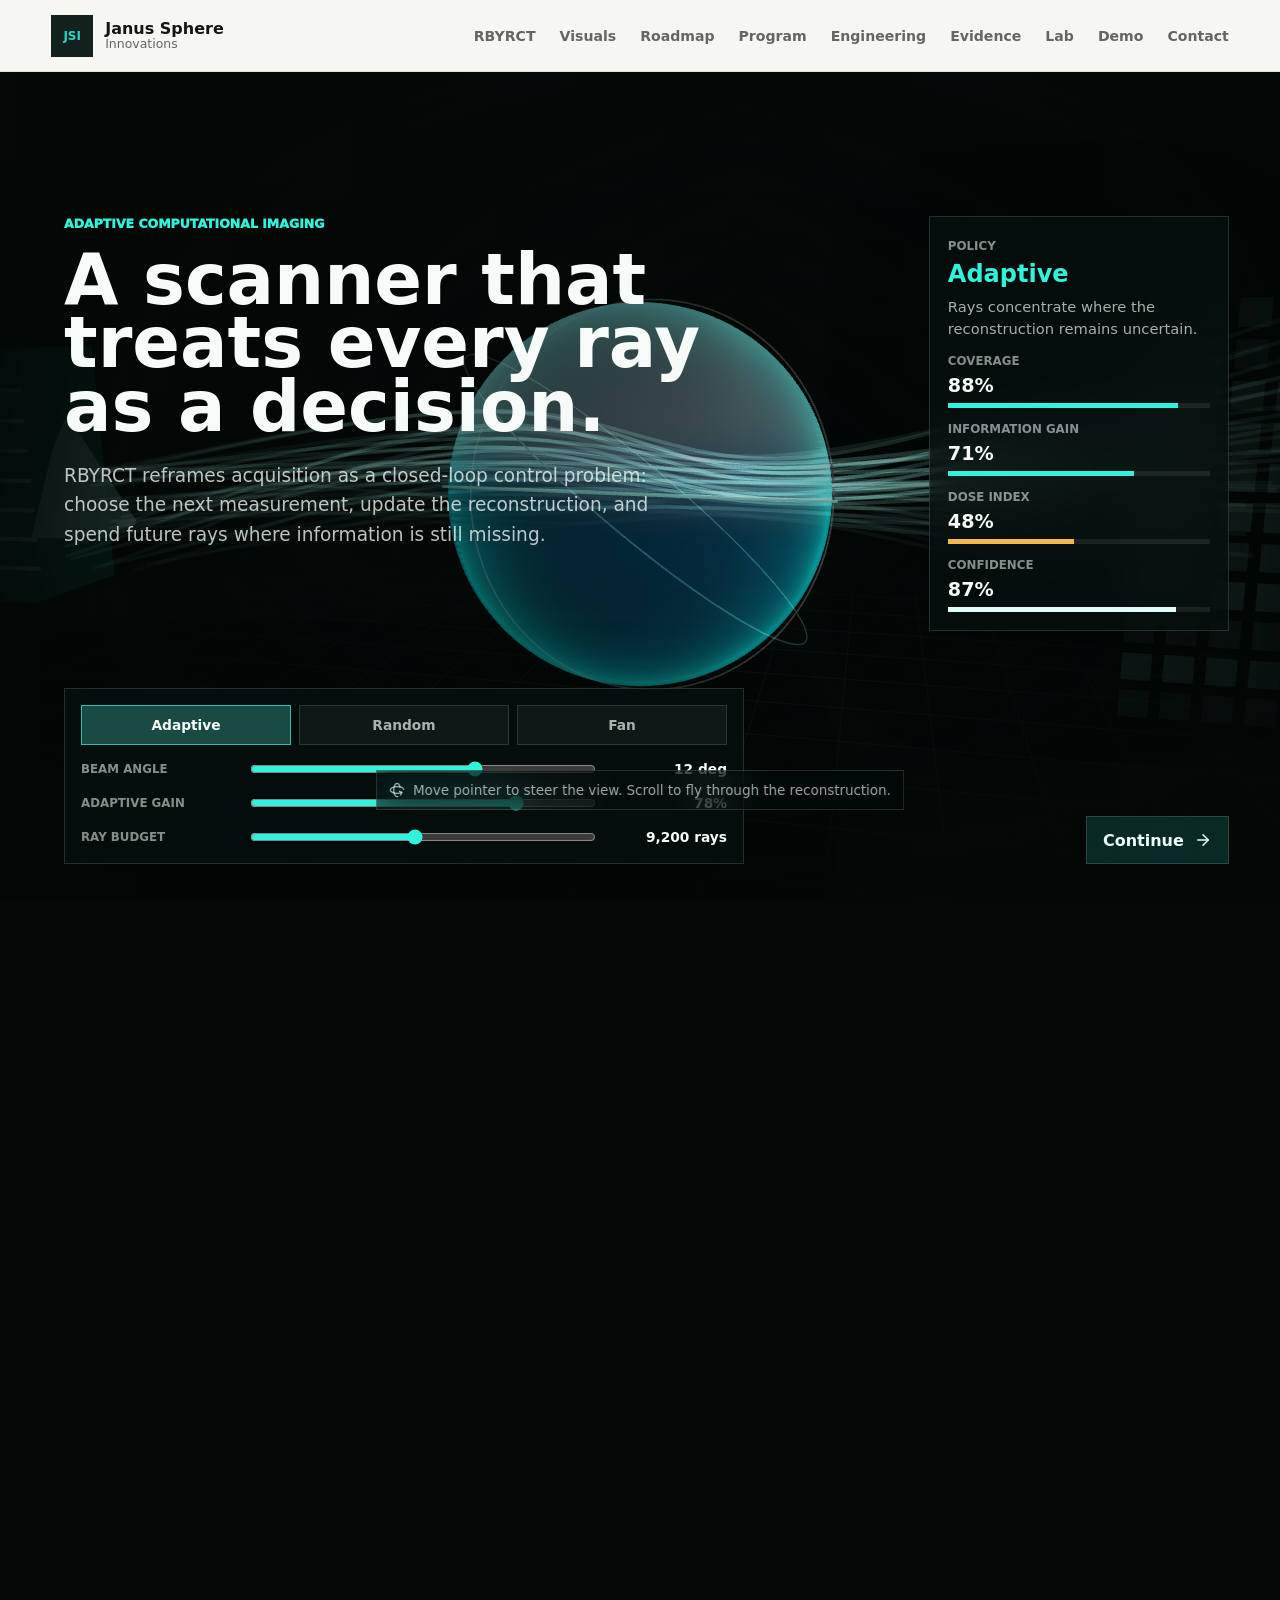
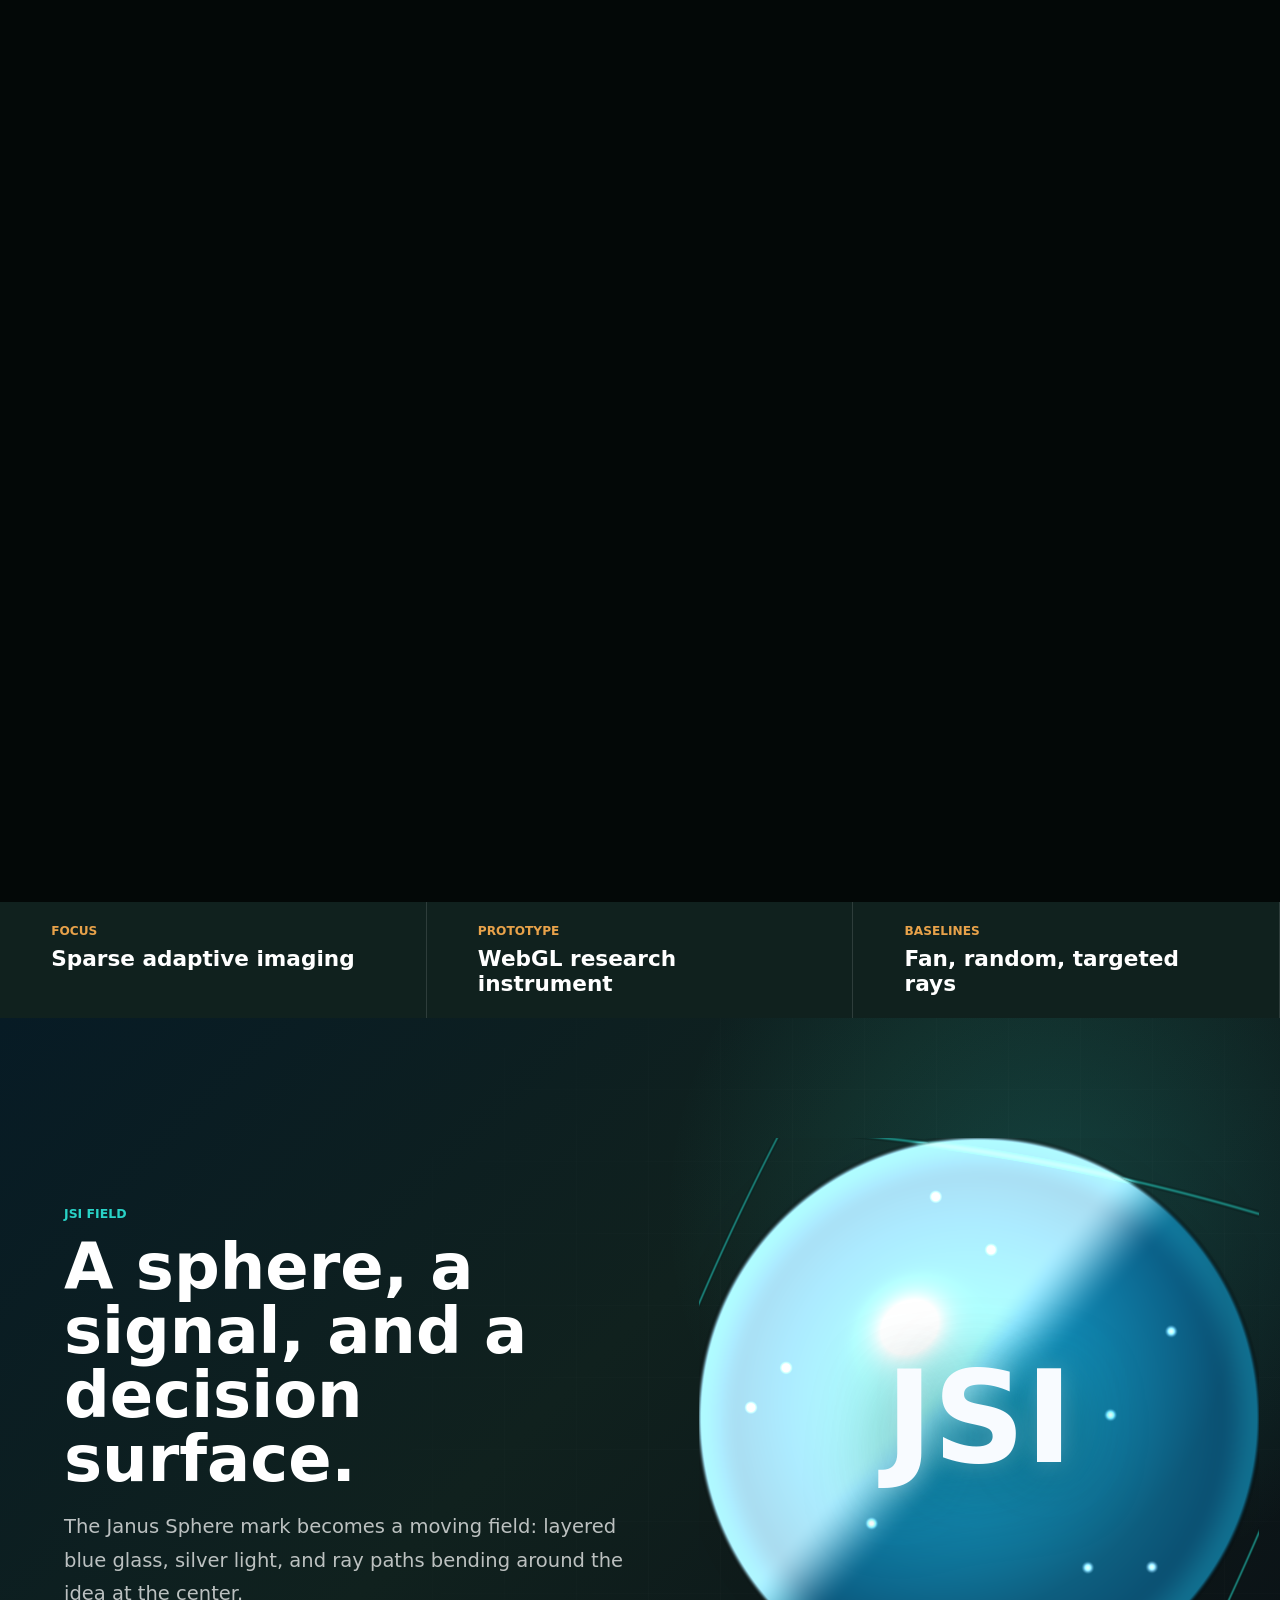
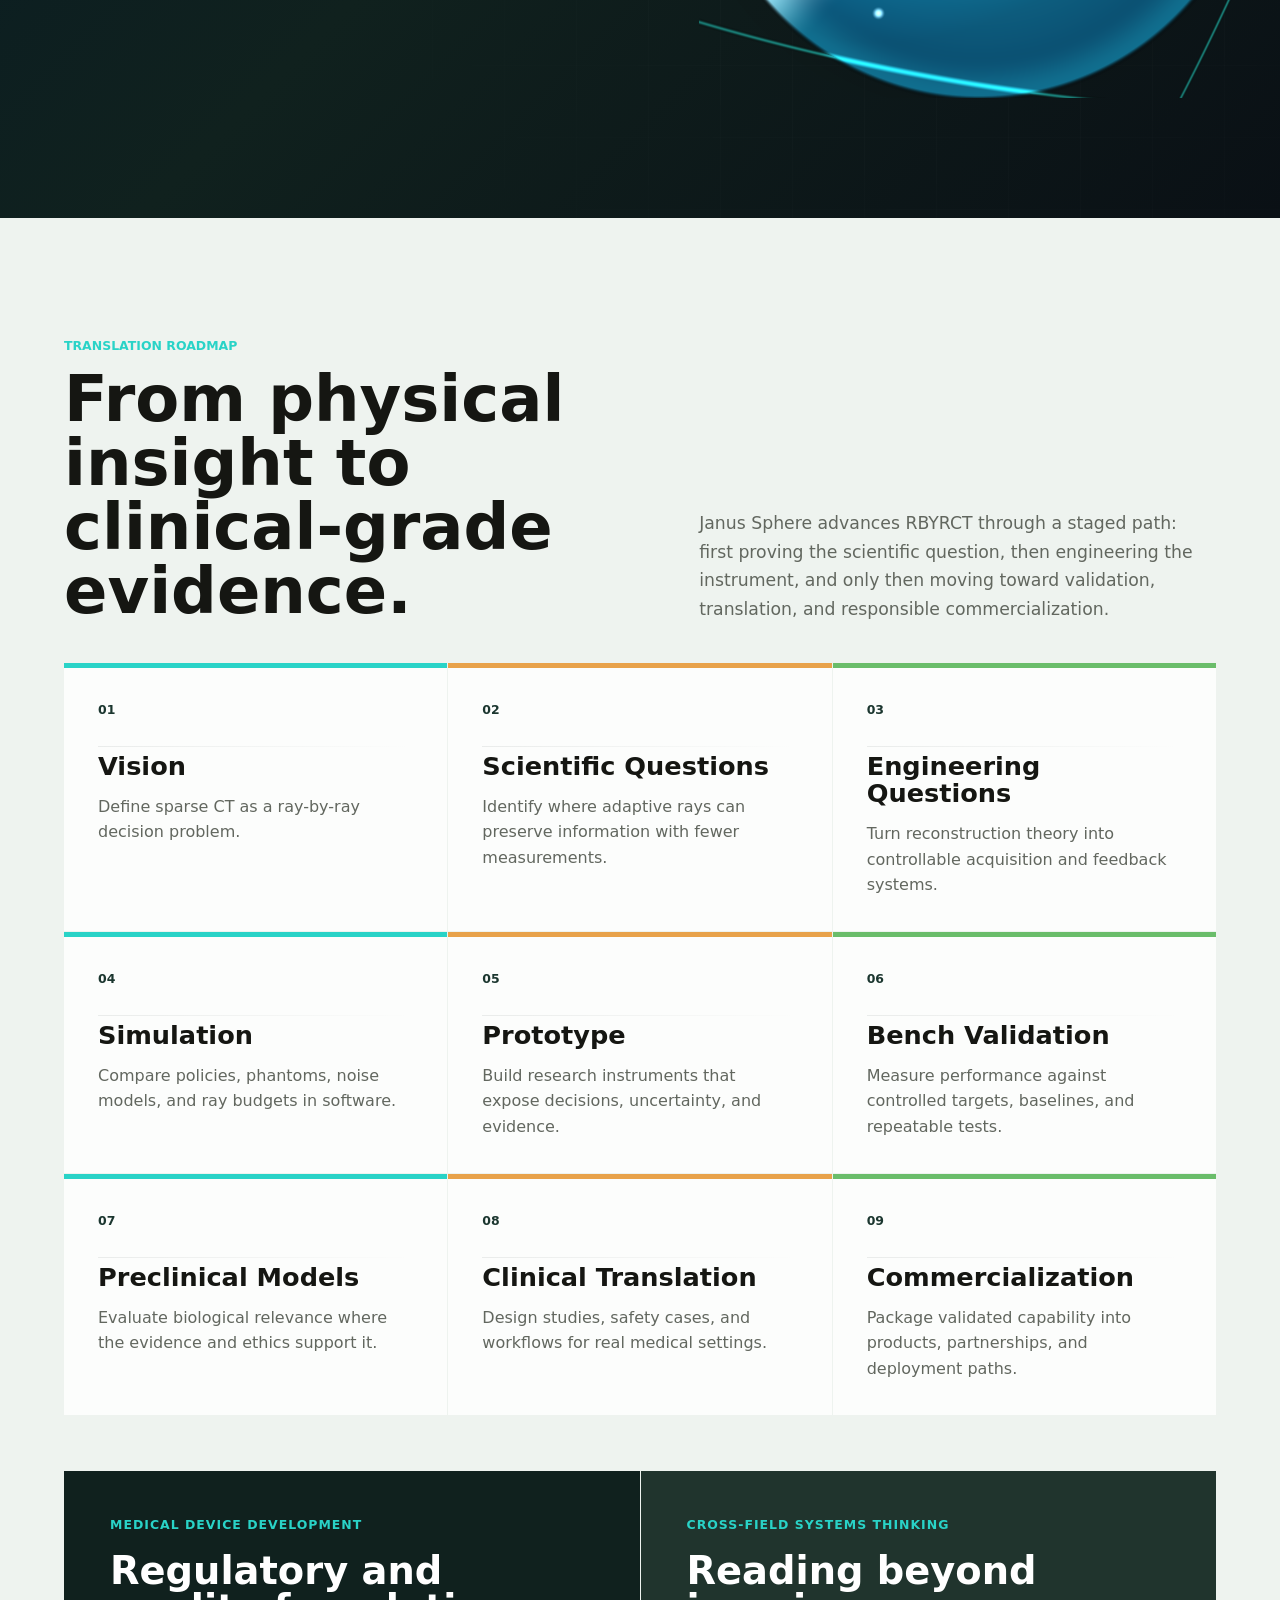
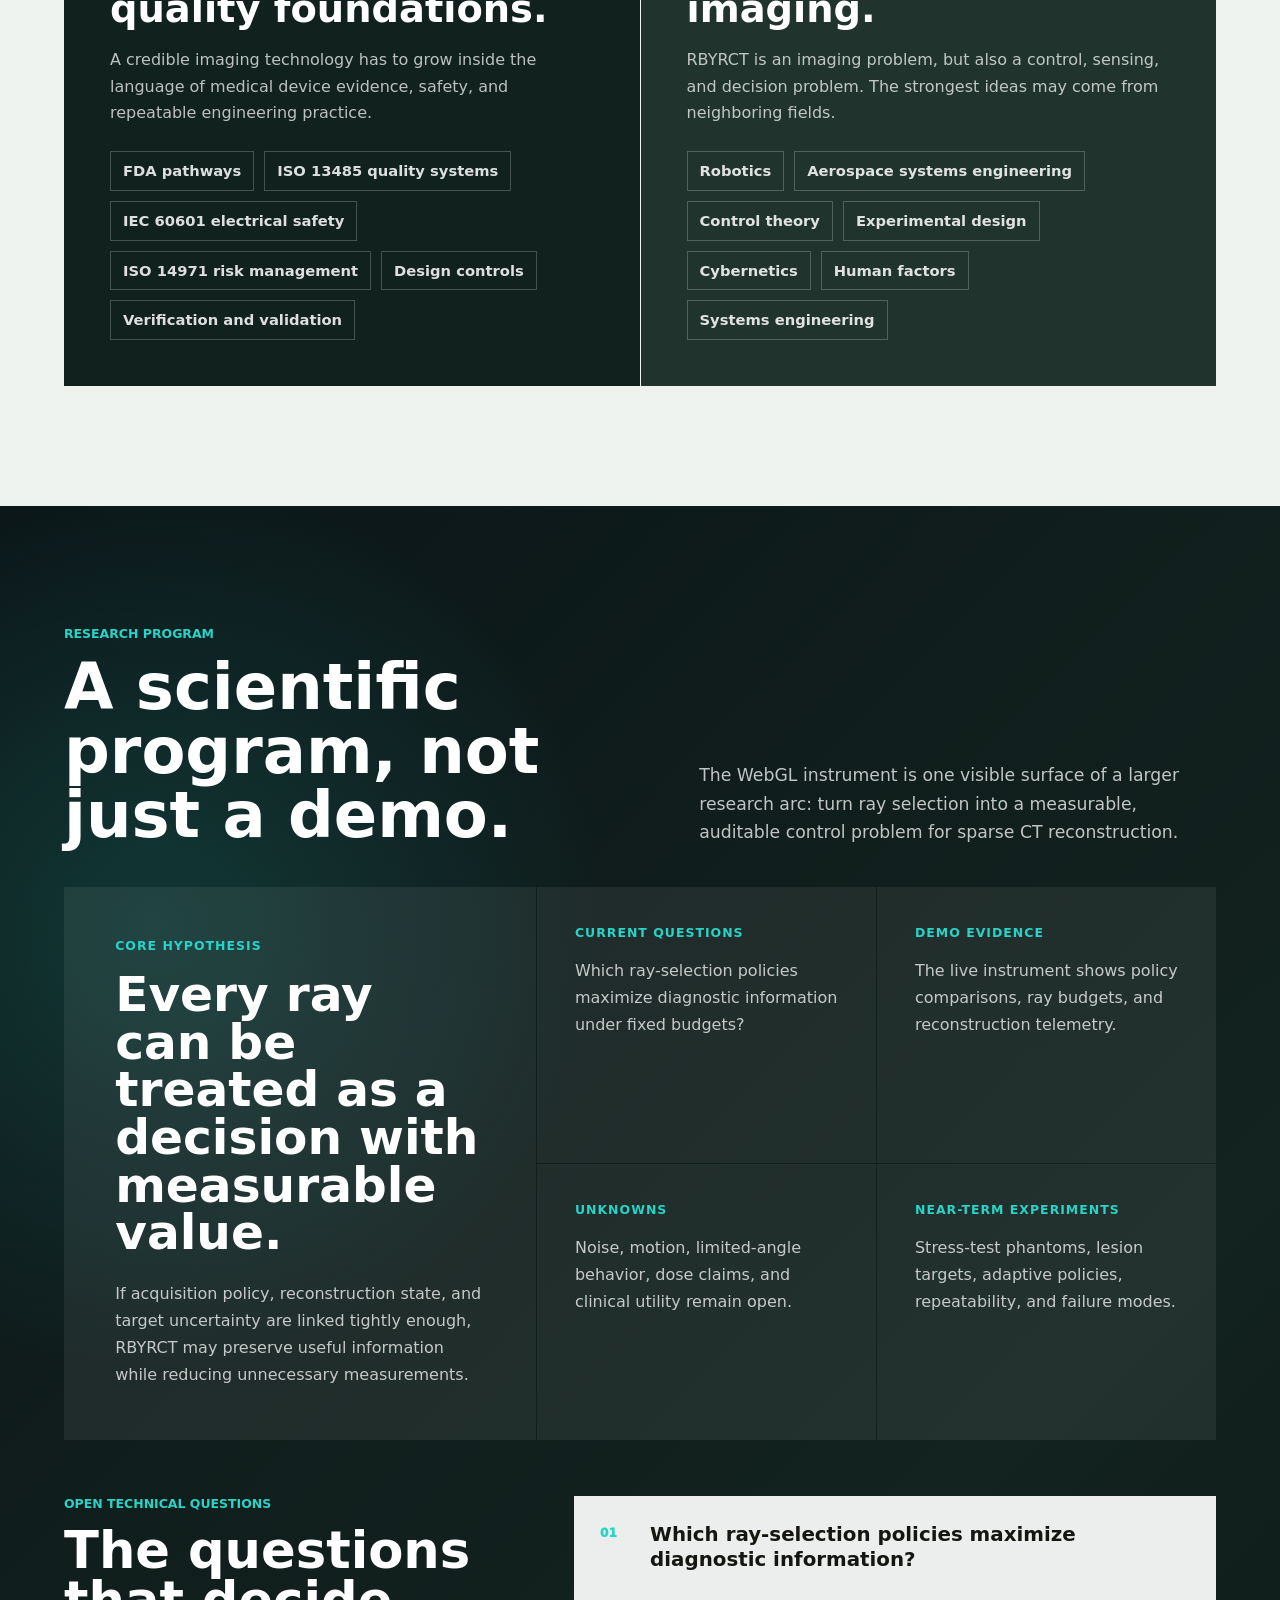
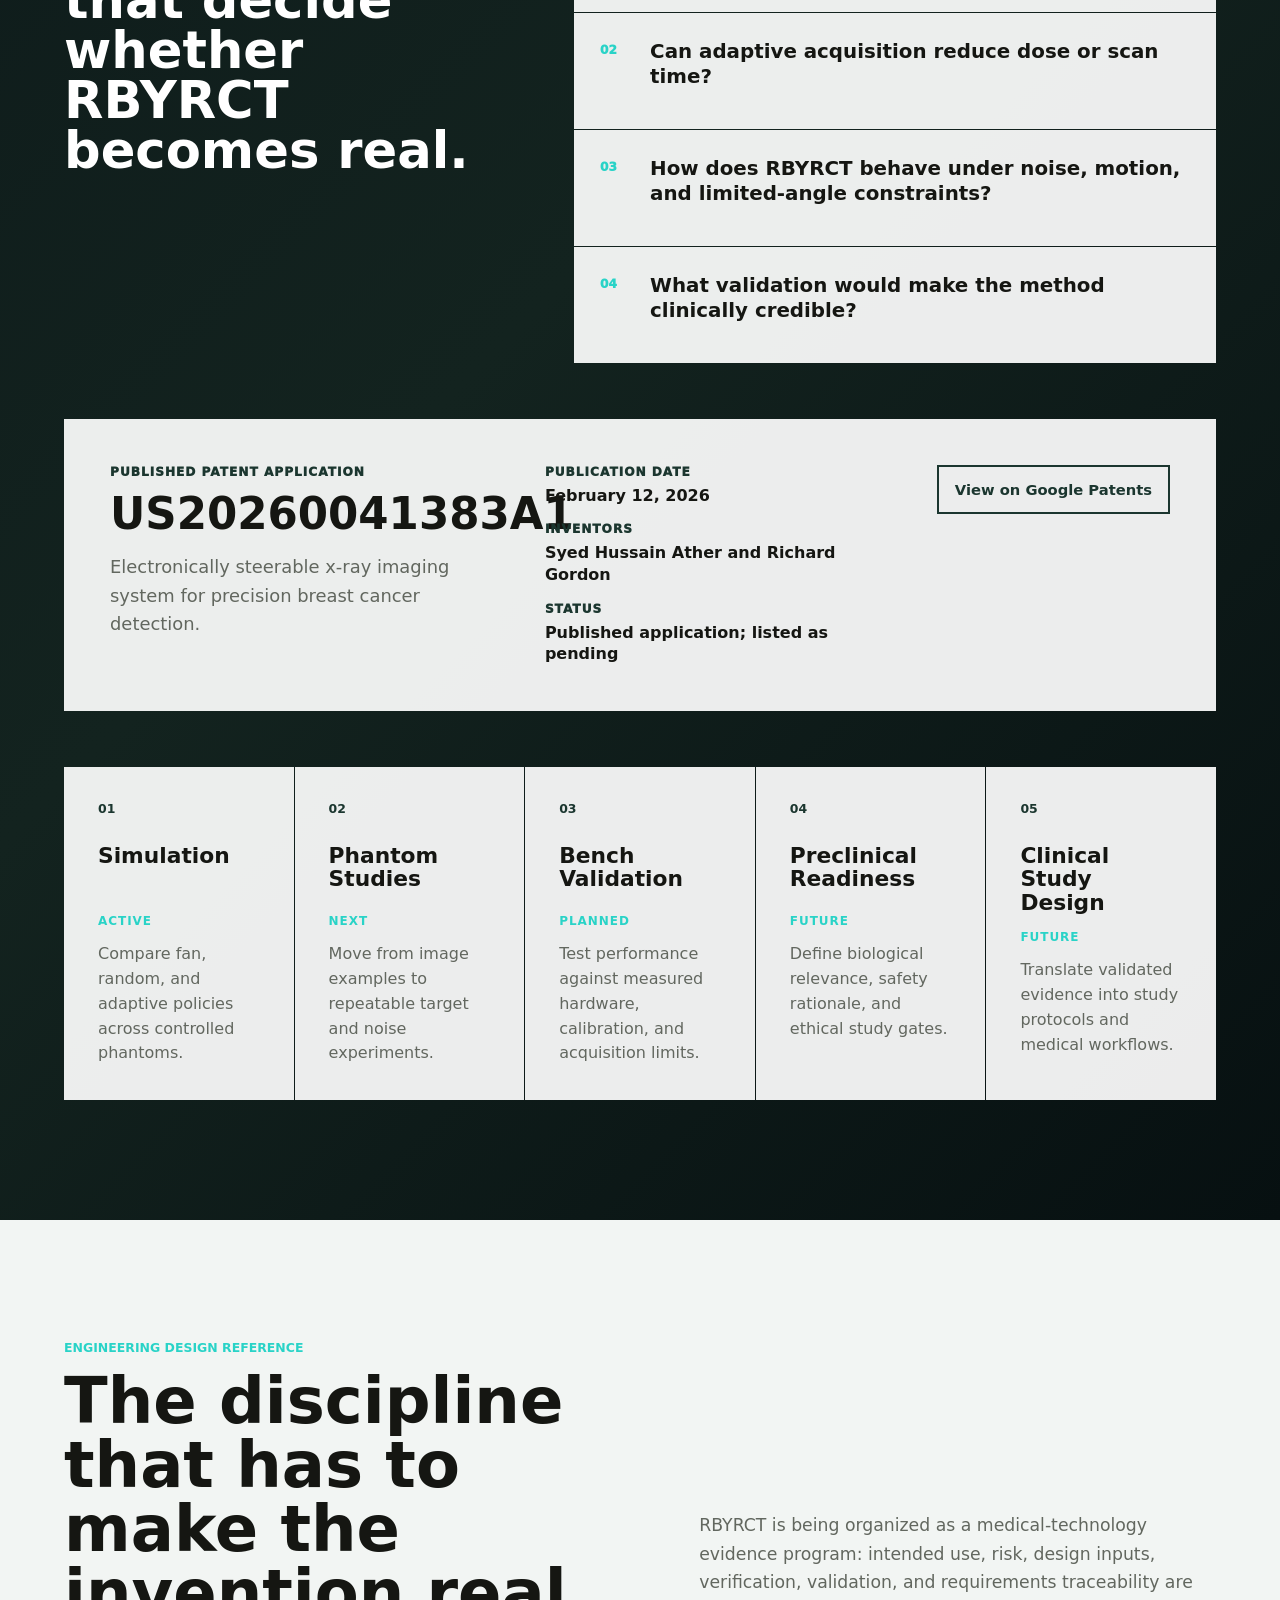
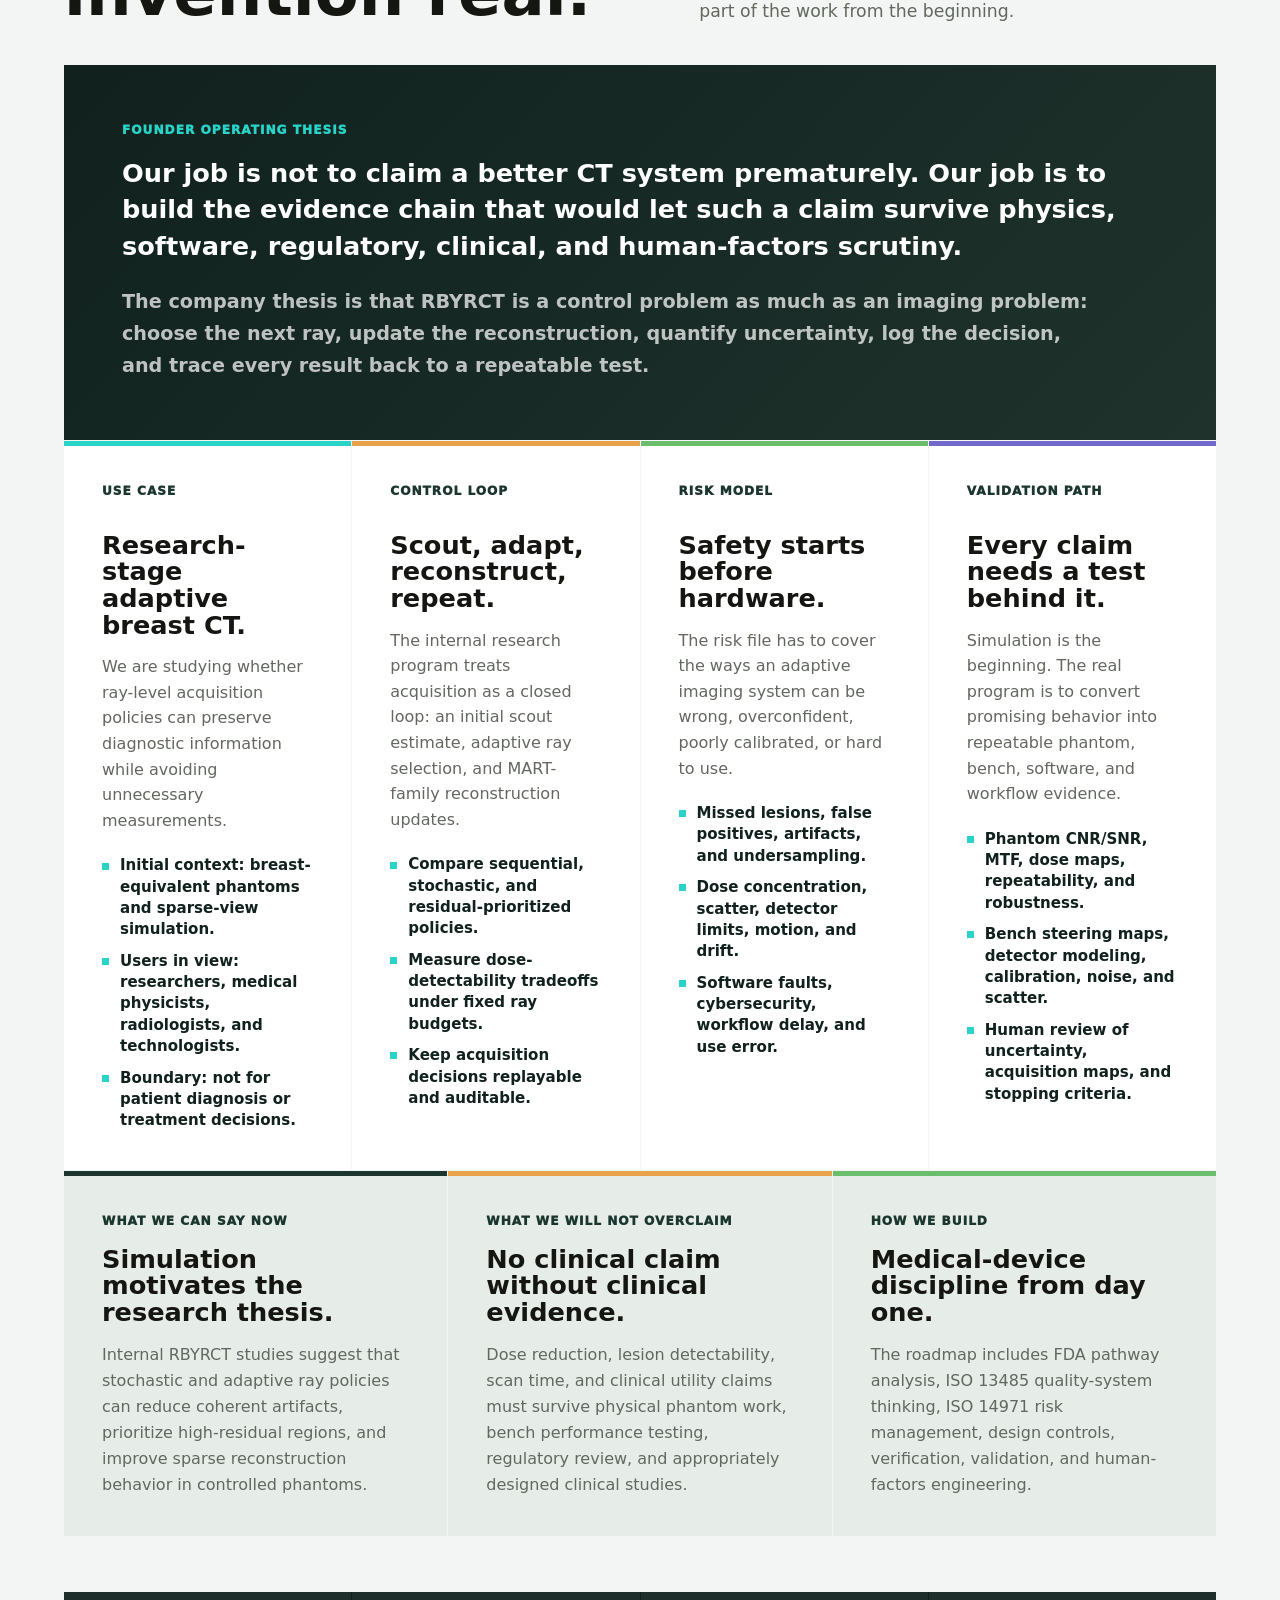
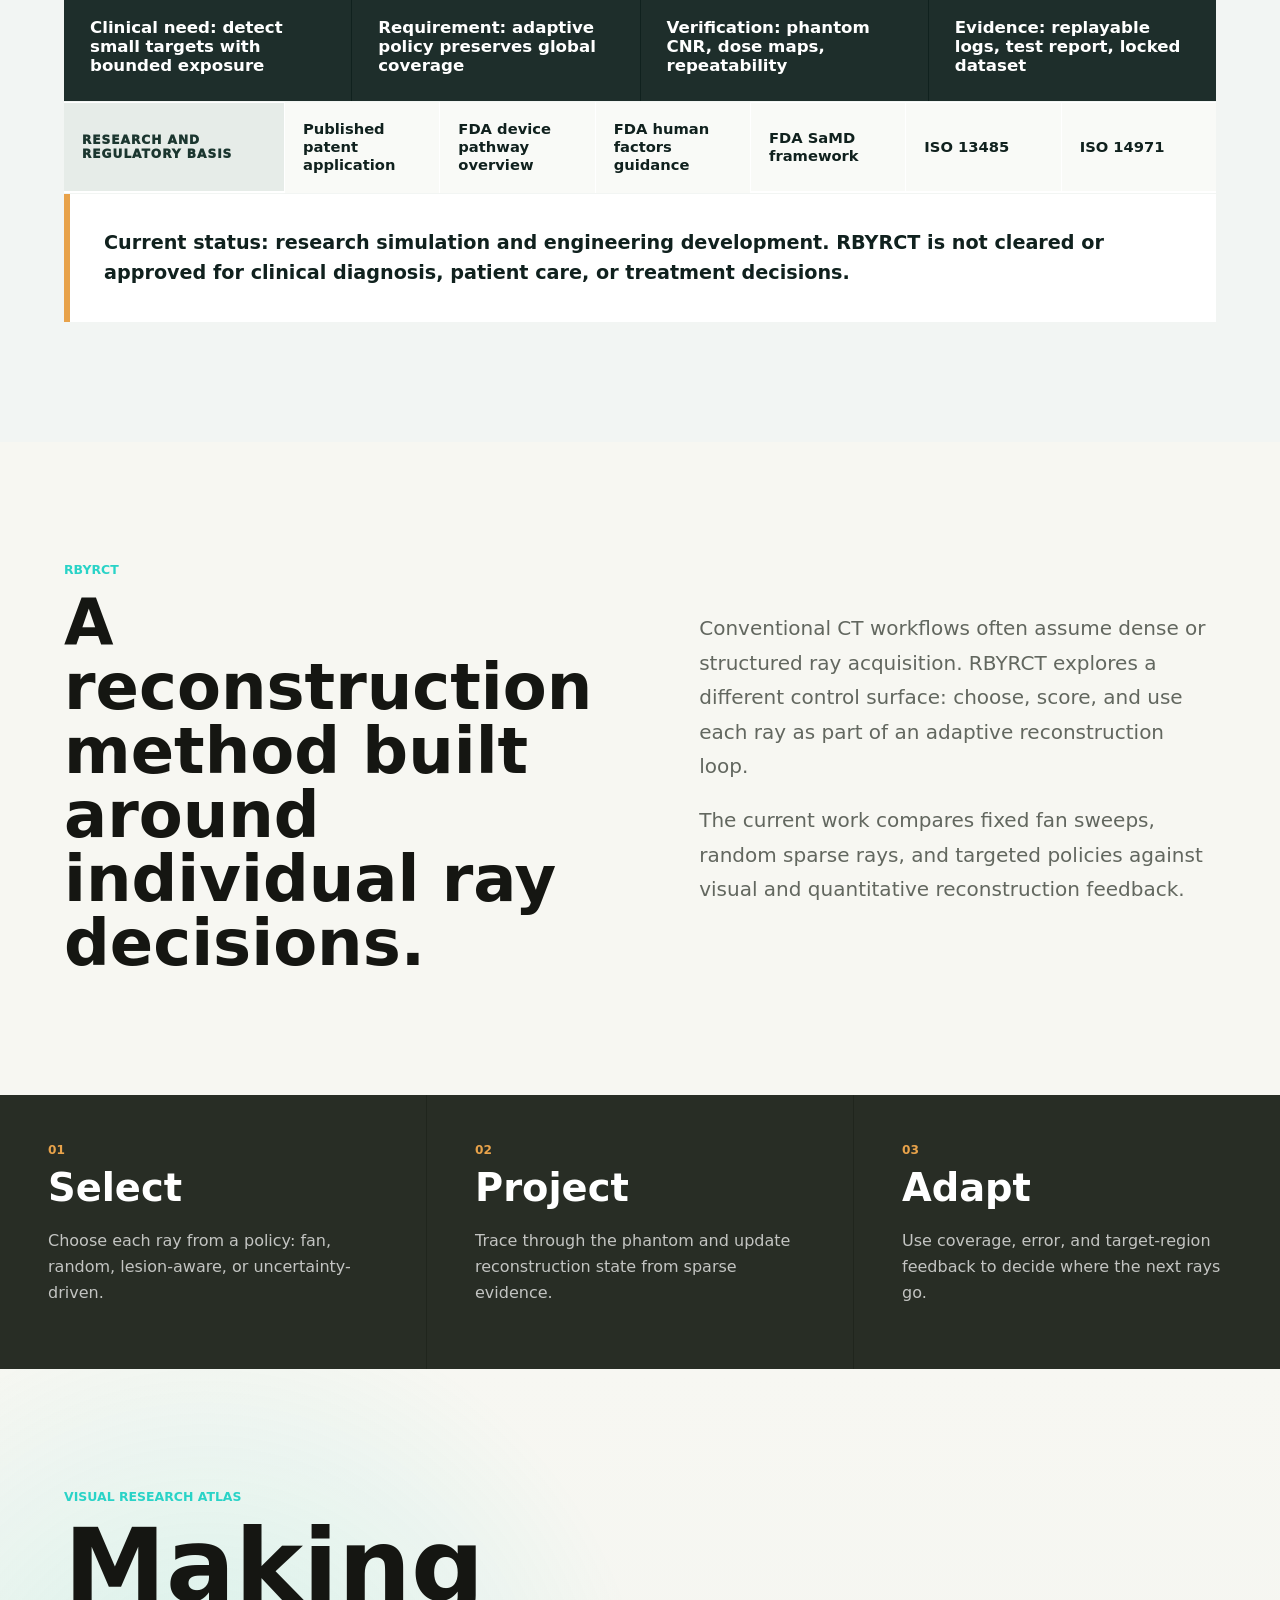
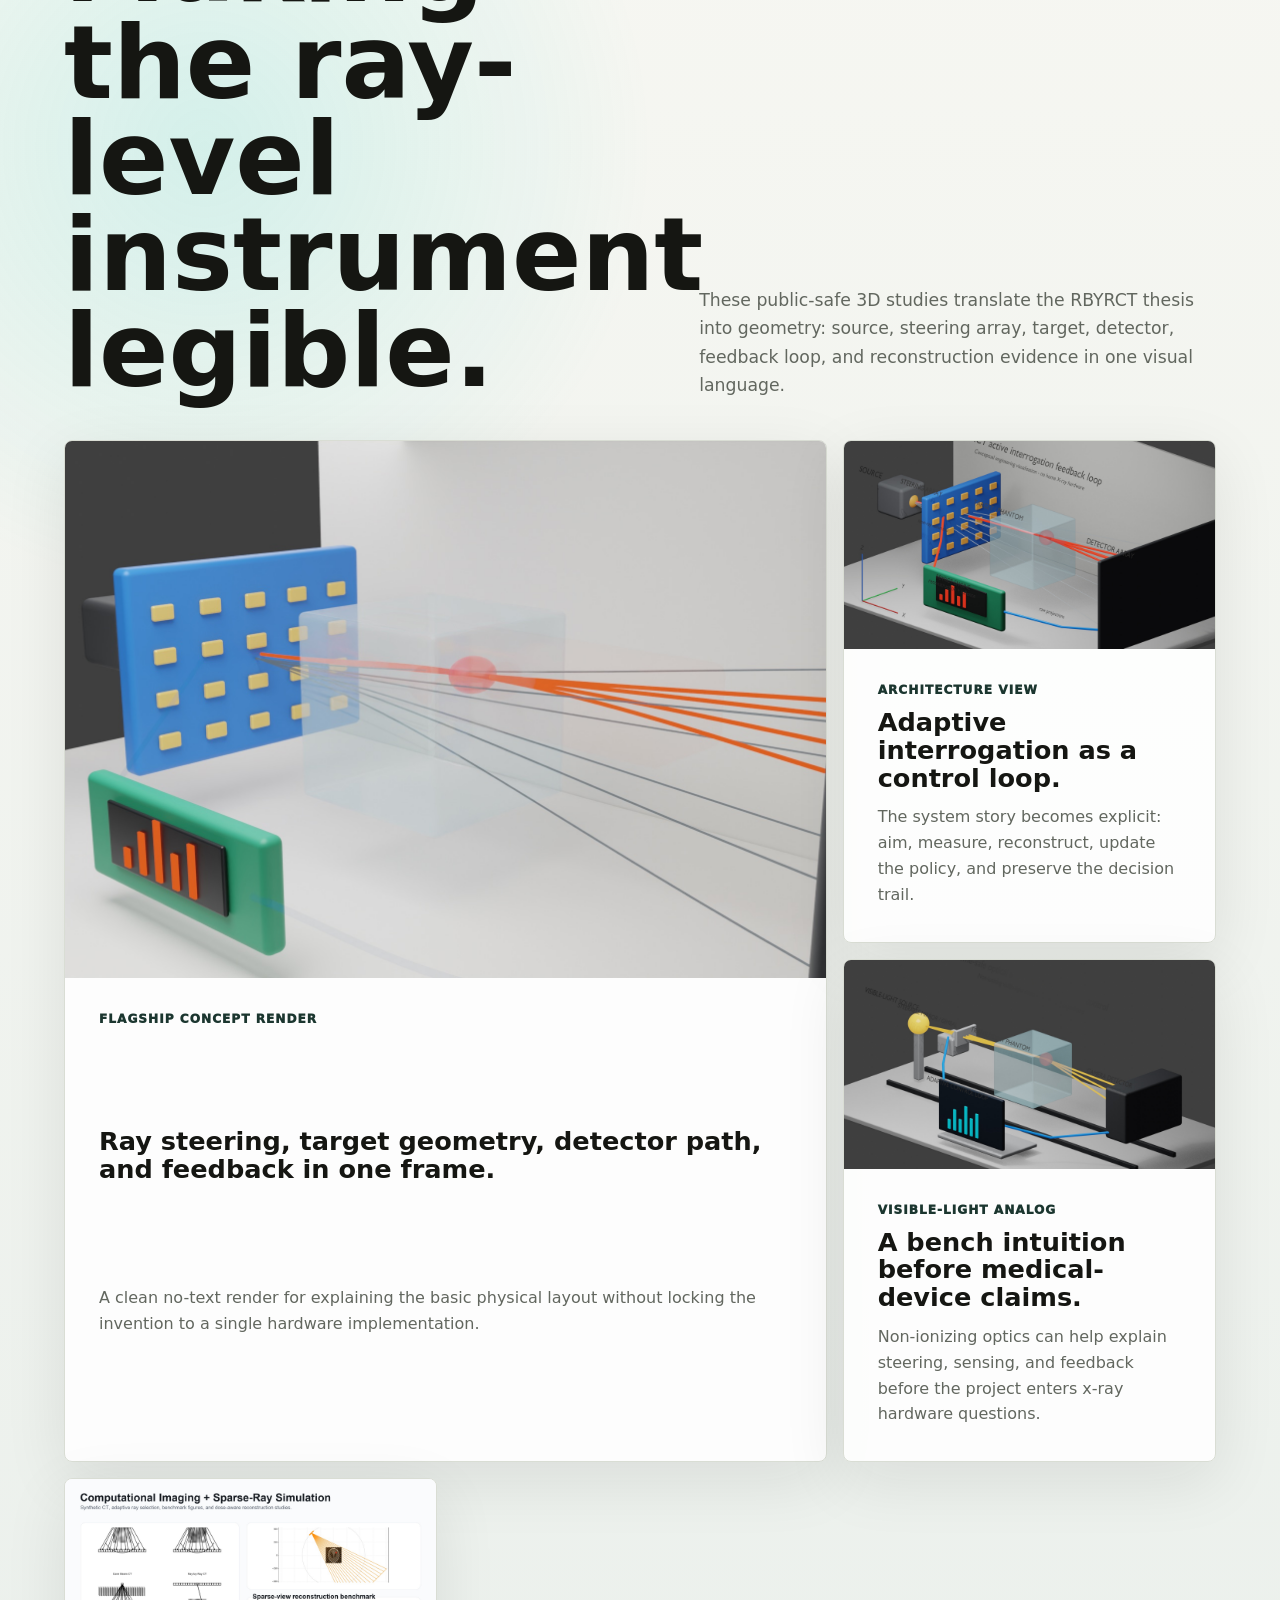
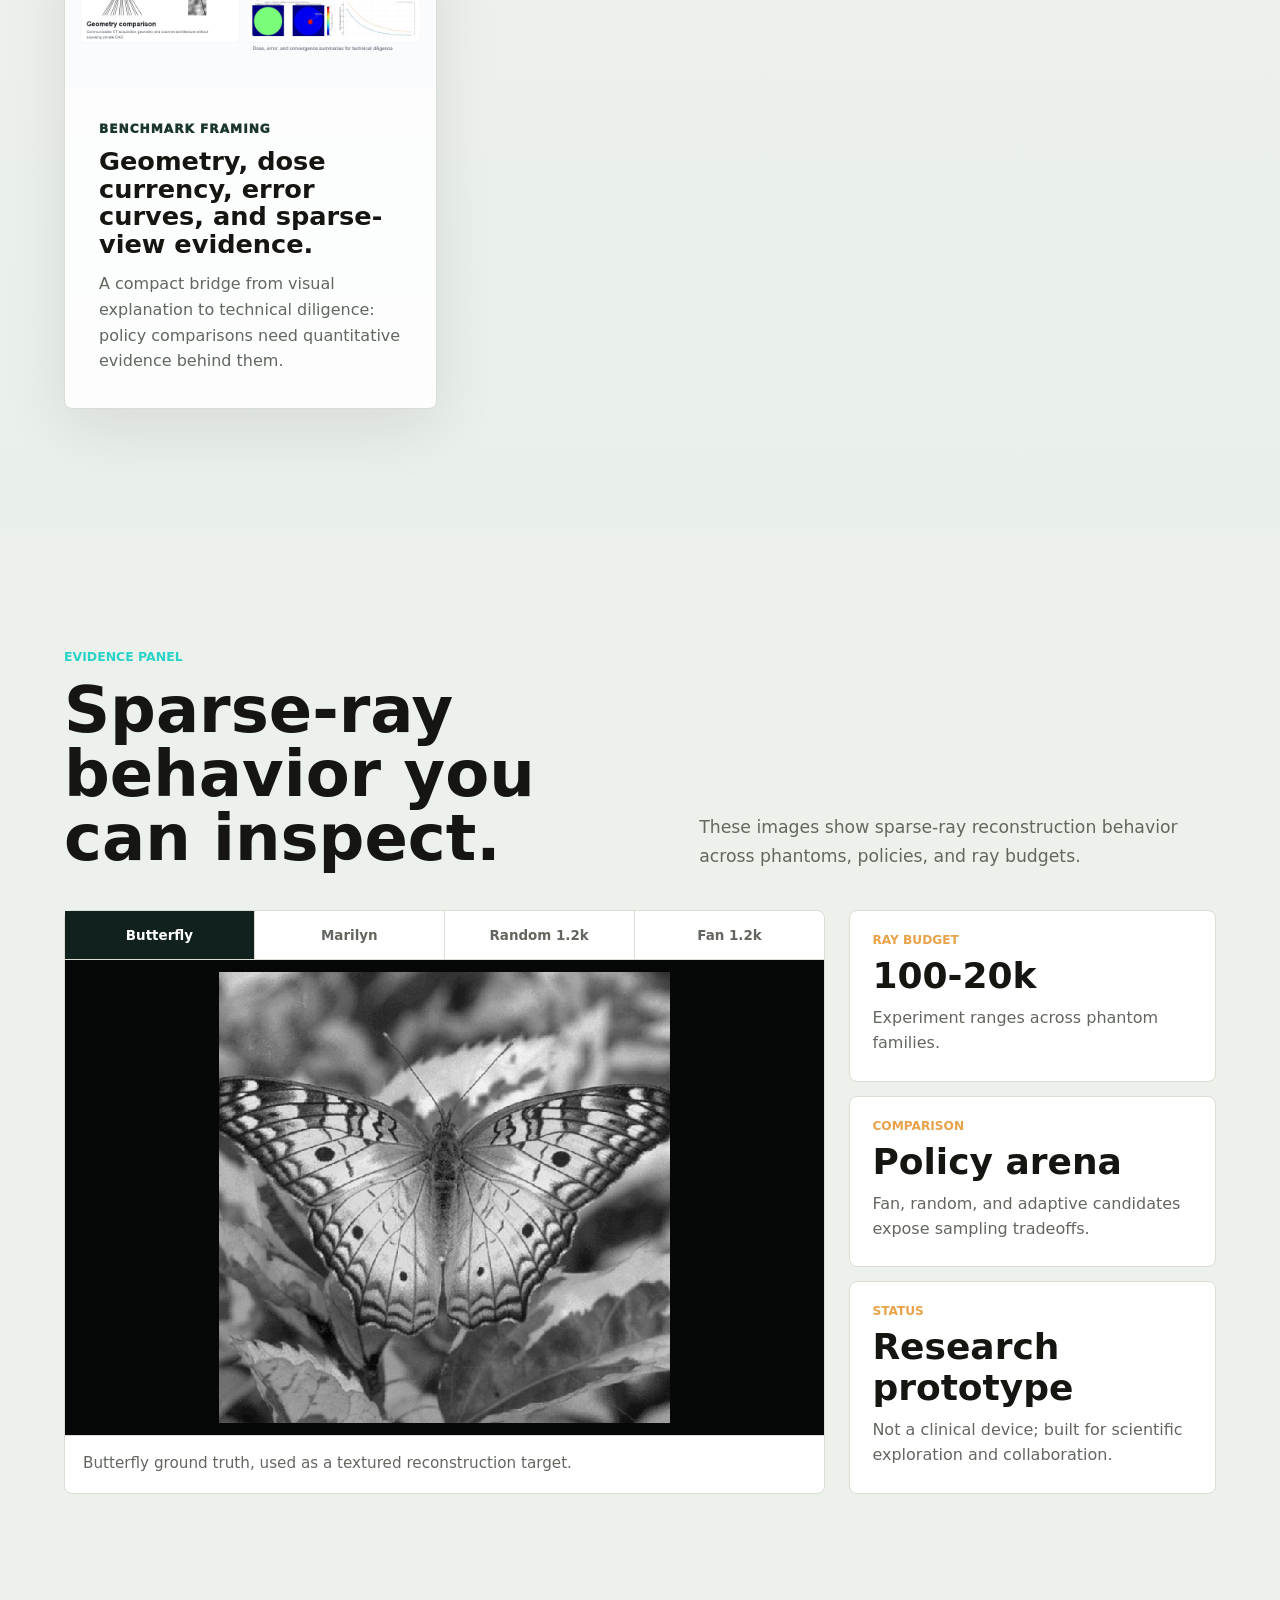
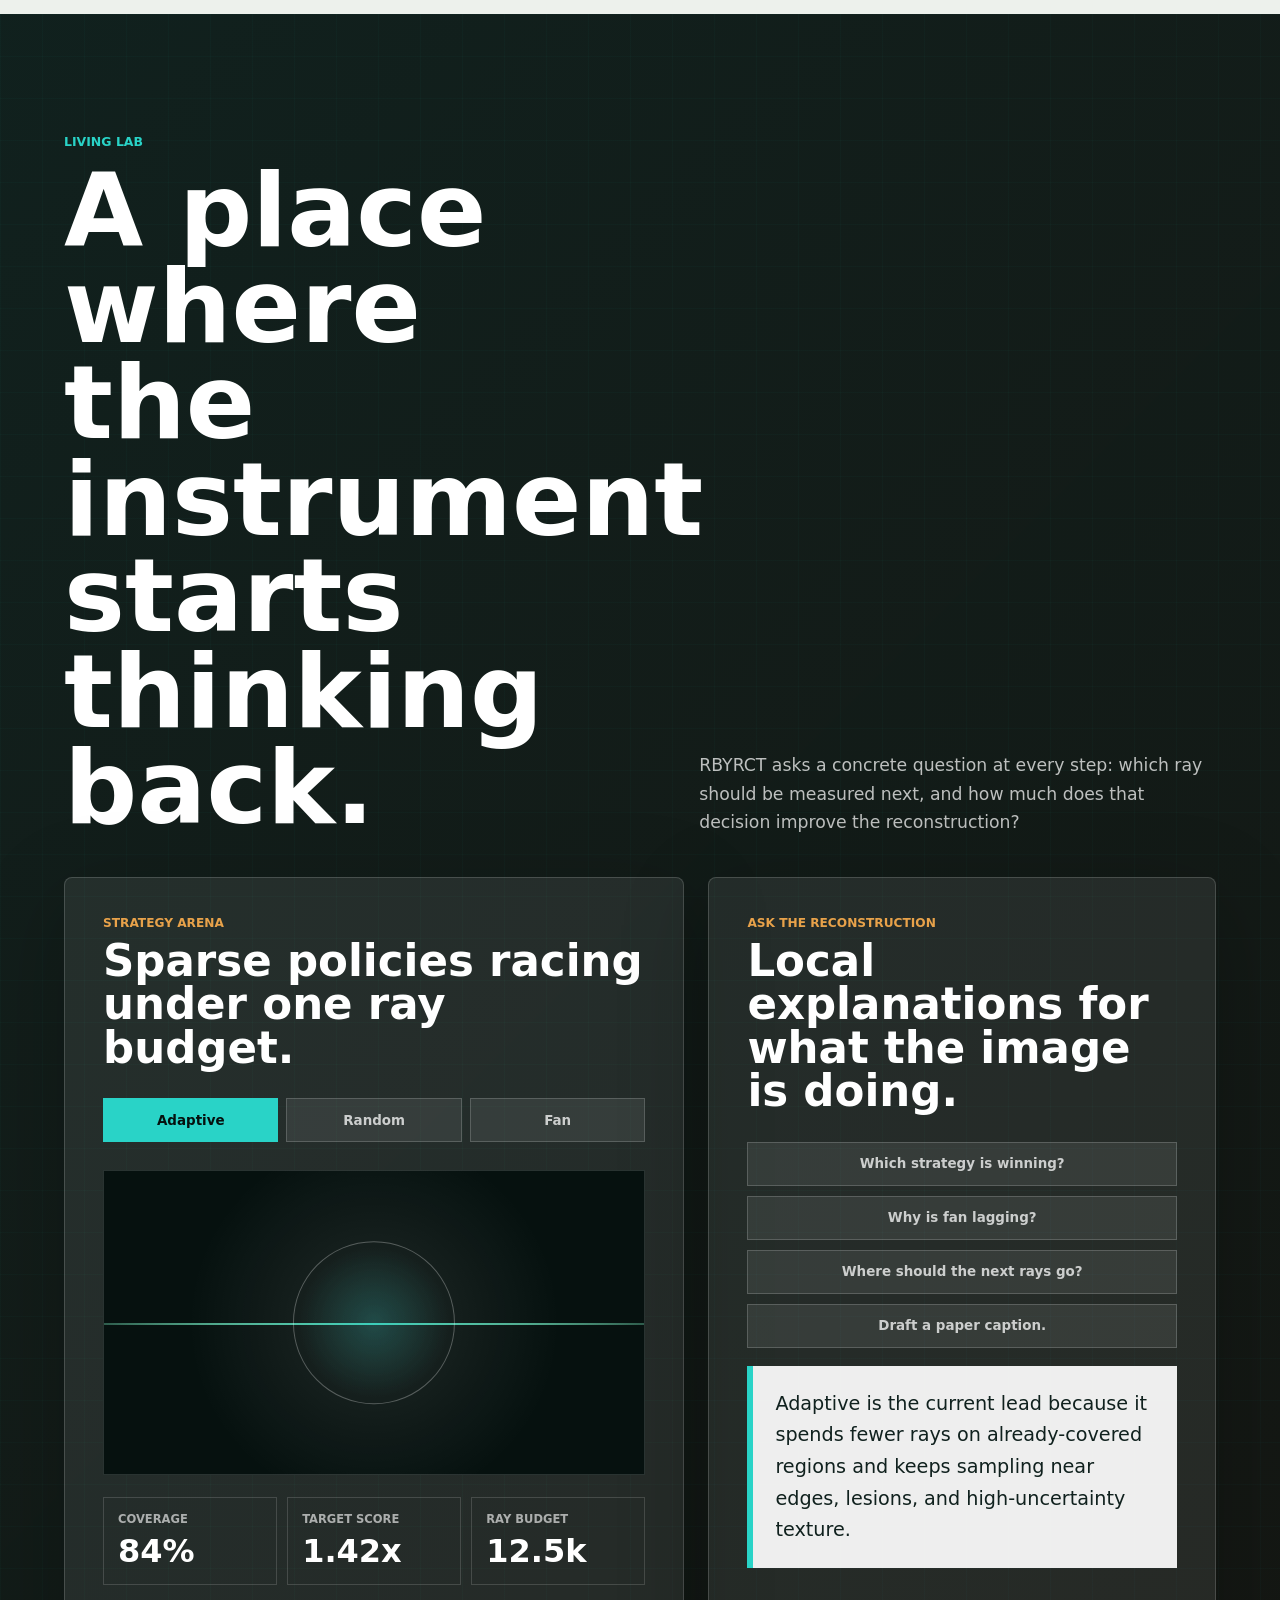
==== index.html @ 270bd216 "Add RBYRCT visual research atlas" ====
<!doctype html>
<html lang="en">
  <head>
    <meta charset="utf-8">
    <meta name="viewport" content="width=device-width, initial-scale=1">
    <title>Janus Sphere Innovations | RBYRCT</title>
    <meta
      name="description"
      content="Janus Sphere Innovations develops RBYRCT, ray-by-ray computed tomography for sparse, adaptive imaging research."
    >
    <meta property="og:title" content="Janus Sphere Innovations">
    <meta
      property="og:description"
      content="Ray-by-ray computed tomography for sparse, adaptive imaging research."
    >
    <meta property="og:type" content="website">
    <meta property="og:url" content="https://janus-sphere.com">
    <meta property="og:image" content="https://janus-sphere.com/assets/rbyrct-clean-render-16x9.jpg">
    <meta name="twitter:card" content="summary_large_image">
    <link rel="icon" href="assets/favicon.svg" type="image/svg+xml">
    <link rel="stylesheet" href="styles.css">
    <link rel="stylesheet" href="cinematic/assets/index-BY4Wcq5Y.css">
  </head>
  <body>
    <header class="site-header" data-header>
      <a class="brand" href="#top" aria-label="Janus Sphere home">
        <span class="brand-mark">JSI</span>
        <span>
          <strong>Janus Sphere</strong>
          <small>Innovations</small>
        </span>
      </a>
      <nav aria-label="Primary navigation">
        <a href="#rbyrct">RBYRCT</a>
        <a href="#visuals">Visuals</a>
        <a href="#roadmap">Roadmap</a>
        <a href="#program">Program</a>
        <a href="#engineering">Engineering</a>
        <a href="#evidence">Evidence</a>
        <a href="#lab">Lab</a>
        <a href="https://demo.janus-sphere.com">Demo</a>
        <a href="#contact">Contact</a>
      </nav>
    </header>

    <main id="top">
      <section class="cinematic-home" aria-labelledby="hero-title">
        <h1 id="hero-title" class="sr-only">
          Janus Sphere Innovations adaptive computational imaging
        </h1>
        <div id="cinematic-root" data-mode="homepage">
          <div class="cinematic-loading">
            <p class="eyebrow">Adaptive computational imaging</p>
            <strong>Janus Sphere Innovations</strong>
            <span>
              Loading the interactive RBYRCT homepage experience.
            </span>
          </div>
        </div>
      </section>

      <section class="signal-strip" aria-label="Research signals">
        <div>
          <span>Focus</span>
          <strong>Sparse adaptive imaging</strong>
        </div>
        <div>
          <span>Prototype</span>
          <strong>WebGL research instrument</strong>
        </div>
        <div>
          <span>Baselines</span>
          <strong>Fan, random, targeted rays</strong>
        </div>
      </section>

      <section class="section identity-field" id="identity" aria-labelledby="identity-title">
        <div class="identity-copy">
          <div class="section-kicker">JSI field</div>
          <h2 id="identity-title">A sphere, a signal, and a decision surface.</h2>
          <p>
            The Janus Sphere mark becomes a moving field: layered blue glass,
            silver light, and ray paths bending around the idea at the center.
          </p>
        </div>
        <div class="identity-visual" aria-hidden="true">
          <canvas data-logo-globe></canvas>
          <div class="identity-mark">JSI</div>
        </div>
      </section>

      <section class="section roadmap" id="roadmap" aria-labelledby="roadmap-title">
        <div class="section-heading roadmap-heading">
          <div>
            <div class="section-kicker">Translation roadmap</div>
            <h2 id="roadmap-title">From physical insight to clinical-grade evidence.</h2>
          </div>
          <p>
            Janus Sphere advances RBYRCT through a staged path: first proving
            the scientific question, then engineering the instrument, and only
            then moving toward validation, translation, and responsible commercialization.
          </p>
        </div>

        <div class="roadmap-path" aria-label="Janus Sphere translation roadmap">
          <article>
            <span>01</span>
            <h3>Vision</h3>
            <p>Define sparse CT as a ray-by-ray decision problem.</p>
          </article>
          <article>
            <span>02</span>
            <h3>Scientific Questions</h3>
            <p>Identify where adaptive rays can preserve information with fewer measurements.</p>
          </article>
          <article>
            <span>03</span>
            <h3>Engineering Questions</h3>
            <p>Turn reconstruction theory into controllable acquisition and feedback systems.</p>
          </article>
          <article>
            <span>04</span>
            <h3>Simulation</h3>
            <p>Compare policies, phantoms, noise models, and ray budgets in software.</p>
          </article>
          <article>
            <span>05</span>
            <h3>Prototype</h3>
            <p>Build research instruments that expose decisions, uncertainty, and evidence.</p>
          </article>
          <article>
            <span>06</span>
            <h3>Bench Validation</h3>
            <p>Measure performance against controlled targets, baselines, and repeatable tests.</p>
          </article>
          <article>
            <span>07</span>
            <h3>Preclinical Models</h3>
            <p>Evaluate biological relevance where the evidence and ethics support it.</p>
          </article>
          <article>
            <span>08</span>
            <h3>Clinical Translation</h3>
            <p>Design studies, safety cases, and workflows for real medical settings.</p>
          </article>
          <article>
            <span>09</span>
            <h3>Commercialization</h3>
            <p>Package validated capability into products, partnerships, and deployment paths.</p>
          </article>
        </div>

        <div class="discipline-grid" aria-label="Disciplines guiding Janus Sphere development">
          <article>
            <span>Medical device development</span>
            <h3>Regulatory and quality foundations.</h3>
            <p>
              A credible imaging technology has to grow inside the language of
              medical device evidence, safety, and repeatable engineering practice.
            </p>
            <ul>
              <li>FDA pathways</li>
              <li>ISO 13485 quality systems</li>
              <li>IEC 60601 electrical safety</li>
              <li>ISO 14971 risk management</li>
              <li>Design controls</li>
              <li>Verification and validation</li>
            </ul>
          </article>
          <article>
            <span>Cross-field systems thinking</span>
            <h3>Reading beyond imaging.</h3>
            <p>
              RBYRCT is an imaging problem, but also a control, sensing, and
              decision problem. The strongest ideas may come from neighboring fields.
            </p>
            <ul>
              <li>Robotics</li>
              <li>Aerospace systems engineering</li>
              <li>Control theory</li>
              <li>Experimental design</li>
              <li>Cybernetics</li>
              <li>Human factors</li>
              <li>Systems engineering</li>
            </ul>
          </article>
        </div>
      </section>

      <section class="section program" id="program" aria-labelledby="program-title">
        <div class="section-heading program-heading">
          <div>
            <div class="section-kicker">Research program</div>
            <h2 id="program-title">A scientific program, not just a demo.</h2>
          </div>
          <p>
            The WebGL instrument is one visible surface of a larger research arc:
            turn ray selection into a measurable, auditable control problem for
            sparse CT reconstruction.
          </p>
        </div>

        <div class="program-grid">
          <article class="program-hypothesis">
            <span>Core hypothesis</span>
            <h3>Every ray can be treated as a decision with measurable value.</h3>
            <p>
              If acquisition policy, reconstruction state, and target uncertainty
              are linked tightly enough, RBYRCT may preserve useful information
              while reducing unnecessary measurements.
            </p>
          </article>

          <div class="program-questions" aria-label="RBYRCT research program questions">
            <article>
              <span>Current questions</span>
              <p>Which ray-selection policies maximize diagnostic information under fixed budgets?</p>
            </article>
            <article>
              <span>Demo evidence</span>
              <p>The live instrument shows policy comparisons, ray budgets, and reconstruction telemetry.</p>
            </article>
            <article>
              <span>Unknowns</span>
              <p>Noise, motion, limited-angle behavior, dose claims, and clinical utility remain open.</p>
            </article>
            <article>
              <span>Near-term experiments</span>
              <p>Stress-test phantoms, lesion targets, adaptive policies, repeatability, and failure modes.</p>
            </article>
          </div>
        </div>

        <div class="open-questions" aria-labelledby="open-questions-title">
          <div>
            <div class="section-kicker">Open technical questions</div>
            <h3 id="open-questions-title">The questions that decide whether RBYRCT becomes real.</h3>
          </div>
          <ol>
            <li>Which ray-selection policies maximize diagnostic information?</li>
            <li>Can adaptive acquisition reduce dose or scan time?</li>
            <li>How does RBYRCT behave under noise, motion, and limited-angle constraints?</li>
            <li>What validation would make the method clinically credible?</li>
          </ol>
        </div>

        <aside class="patent-reference" aria-labelledby="patent-reference-title">
          <div>
            <span>Published patent application</span>
            <h3 id="patent-reference-title">US20260041383A1</h3>
            <p>
              Electronically steerable x-ray imaging system for precision breast
              cancer detection.
            </p>
          </div>
          <dl>
            <div>
              <dt>Publication date</dt>
              <dd>February 12, 2026</dd>
            </div>
            <div>
              <dt>Inventors</dt>
              <dd>Syed Hussain Ather and Richard Gordon</dd>
            </div>
            <div>
              <dt>Status</dt>
              <dd>Published application; listed as pending</dd>
            </div>
          </dl>
          <a
            class="patent-link"
            href="https://patents.google.com/patent/US20260041383A1/en?oq=20260041383"
          >
            View on Google Patents
          </a>
        </aside>

        <div class="evidence-ladder" aria-label="RBYRCT evidence maturity ladder">
          <article>
            <span>01</span>
            <strong>Simulation</strong>
            <em>Active</em>
            <p>Compare fan, random, and adaptive policies across controlled phantoms.</p>
          </article>
          <article>
            <span>02</span>
            <strong>Phantom Studies</strong>
            <em>Next</em>
            <p>Move from image examples to repeatable target and noise experiments.</p>
          </article>
          <article>
            <span>03</span>
            <strong>Bench Validation</strong>
            <em>Planned</em>
            <p>Test performance against measured hardware, calibration, and acquisition limits.</p>
          </article>
          <article>
            <span>04</span>
            <strong>Preclinical Readiness</strong>
            <em>Future</em>
            <p>Define biological relevance, safety rationale, and ethical study gates.</p>
          </article>
          <article>
            <span>05</span>
            <strong>Clinical Study Design</strong>
            <em>Future</em>
            <p>Translate validated evidence into study protocols and medical workflows.</p>
          </article>
        </div>
      </section>

      <section class="section engineering-reference" id="engineering" aria-labelledby="engineering-title">
        <div class="section-heading engineering-heading">
          <div>
            <div class="section-kicker">Engineering Design Reference</div>
            <h2 id="engineering-title">The discipline that has to make the invention real.</h2>
          </div>
          <p>
            RBYRCT is being organized as a medical-technology evidence program:
            intended use, risk, design inputs, verification, validation, and
            requirements traceability are part of the work from the beginning.
          </p>
        </div>

        <div class="founder-thesis" aria-label="Founder operating thesis">
          <span>Founder operating thesis</span>
          <p>
            Our job is not to claim a better CT system prematurely. Our job is
            to build the evidence chain that would let such a claim survive
            physics, software, regulatory, clinical, and human-factors scrutiny.
          </p>
          <p>
            The company thesis is that RBYRCT is a control problem as much as an
            imaging problem: choose the next ray, update the reconstruction,
            quantify uncertainty, log the decision, and trace every result back
            to a repeatable test.
          </p>
        </div>

        <div class="engineering-grid" aria-label="Janus Sphere engineering design reference">
          <article>
            <span>Use Case</span>
            <h3>Research-stage adaptive breast CT.</h3>
            <p>
              We are studying whether ray-level acquisition policies can preserve
              diagnostic information while avoiding unnecessary measurements.
            </p>
            <ul>
              <li>Initial context: breast-equivalent phantoms and sparse-view simulation.</li>
              <li>Users in view: researchers, medical physicists, radiologists, and technologists.</li>
              <li>Boundary: not for patient diagnosis or treatment decisions.</li>
            </ul>
          </article>
          <article>
            <span>Control Loop</span>
            <h3>Scout, adapt, reconstruct, repeat.</h3>
            <p>
              The internal research program treats acquisition as a closed loop:
              an initial scout estimate, adaptive ray selection, and MART-family
              reconstruction updates.
            </p>
            <ul>
              <li>Compare sequential, stochastic, and residual-prioritized policies.</li>
              <li>Measure dose-detectability tradeoffs under fixed ray budgets.</li>
              <li>Keep acquisition decisions replayable and auditable.</li>
            </ul>
          </article>
          <article>
            <span>Risk Model</span>
            <h3>Safety starts before hardware.</h3>
            <p>
              The risk file has to cover the ways an adaptive imaging system can
              be wrong, overconfident, poorly calibrated, or hard to use.
            </p>
            <ul>
              <li>Missed lesions, false positives, artifacts, and undersampling.</li>
              <li>Dose concentration, scatter, detector limits, motion, and drift.</li>
              <li>Software faults, cybersecurity, workflow delay, and use error.</li>
            </ul>
          </article>
          <article>
            <span>Validation Path</span>
            <h3>Every claim needs a test behind it.</h3>
            <p>
              Simulation is the beginning. The real program is to convert promising
              behavior into repeatable phantom, bench, software, and workflow evidence.
            </p>
            <ul>
              <li>Phantom CNR/SNR, MTF, dose maps, repeatability, and robustness.</li>
              <li>Bench steering maps, detector modeling, calibration, noise, and scatter.</li>
              <li>Human review of uncertainty, acquisition maps, and stopping criteria.</li>
            </ul>
          </article>
        </div>

        <div class="validation-grid" aria-label="Janus Sphere validation commitments">
          <article>
            <span>What we can say now</span>
            <h3>Simulation motivates the research thesis.</h3>
            <p>
              Internal RBYRCT studies suggest that stochastic and adaptive
              ray policies can reduce coherent artifacts, prioritize high-residual
              regions, and improve sparse reconstruction behavior in controlled phantoms.
            </p>
          </article>
          <article>
            <span>What we will not overclaim</span>
            <h3>No clinical claim without clinical evidence.</h3>
            <p>
              Dose reduction, lesion detectability, scan time, and clinical utility
              claims must survive physical phantom work, bench performance testing,
              regulatory review, and appropriately designed clinical studies.
            </p>
          </article>
          <article>
            <span>How we build</span>
            <h3>Medical-device discipline from day one.</h3>
            <p>
              The roadmap includes FDA pathway analysis, ISO 13485 quality-system
              thinking, ISO 14971 risk management, design controls, verification,
              validation, and human-factors engineering.
            </p>
          </article>
        </div>

        <div class="traceability-strip" aria-label="Requirements traceability example">
          <span>Clinical need: detect small targets with bounded exposure</span>
          <span>Requirement: adaptive policy preserves global coverage</span>
          <span>Verification: phantom CNR, dose maps, repeatability</span>
          <span>Evidence: replayable logs, test report, locked dataset</span>
        </div>

        <div class="source-grid" aria-label="Research and regulatory basis">
          <span>Research and regulatory basis</span>
          <a href="https://patents.google.com/patent/US20260041383A1/en?oq=20260041383">
            Published patent application
          </a>
          <a href="https://www.fda.gov/medical-devices/device-advice-comprehensive-regulatory-assistance/how-study-and-market-your-device">
            FDA device pathway overview
          </a>
          <a href="https://www.fda.gov/regulatory-information/search-fda-guidance-documents/applying-human-factors-and-usability-engineering-medical-devices">
            FDA human factors guidance
          </a>
          <a href="https://www.fda.gov/medical-devices/digital-health-center-excellence/software-medical-device-samd">
            FDA SaMD framework
          </a>
          <a href="https://www.iso.org/standard/59752.html">ISO 13485</a>
          <a href="https://www.iso.org/standard/72704.html">ISO 14971</a>
        </div>

        <p class="research-boundary">
          Current status: research simulation and engineering development. RBYRCT is
          not cleared or approved for clinical diagnosis, patient care, or treatment
          decisions.
        </p>
      </section>

      <section class="section intro" id="rbyrct" aria-labelledby="rbyrct-title">
        <div class="section-kicker">RBYRCT</div>
        <div class="intro-grid">
          <div>
            <h2 id="rbyrct-title">A reconstruction method built around individual ray decisions.</h2>
          </div>
          <div class="intro-copy">
            <p>
              Conventional CT workflows often assume dense or structured ray acquisition.
              RBYRCT explores a different control surface: choose, score, and use each
              ray as part of an adaptive reconstruction loop.
            </p>
            <p>
              The current work compares fixed fan sweeps, random sparse rays, and targeted
              policies against visual and quantitative reconstruction feedback.
            </p>
          </div>
        </div>
      </section>

      <section class="section method-band" aria-label="RBYRCT method">
        <article>
          <span>01</span>
          <h3>Select</h3>
          <p>Choose each ray from a policy: fan, random, lesion-aware, or uncertainty-driven.</p>
        </article>
        <article>
          <span>02</span>
          <h3>Project</h3>
          <p>Trace through the phantom and update reconstruction state from sparse evidence.</p>
        </article>
        <article>
          <span>03</span>
          <h3>Adapt</h3>
          <p>Use coverage, error, and target-region feedback to decide where the next rays go.</p>
        </article>
      </section>

      <section class="section visual-atlas" id="visuals" aria-labelledby="visuals-title">
        <div class="section-heading visual-heading">
          <div>
            <div class="section-kicker">Visual research atlas</div>
            <h2 id="visuals-title">Making the ray-level instrument legible.</h2>
          </div>
          <p>
            These public-safe 3D studies translate the RBYRCT thesis into
            geometry: source, steering array, target, detector, feedback loop,
            and reconstruction evidence in one visual language.
          </p>
        </div>

        <div class="visual-atlas-grid">
          <figure class="visual-card visual-card-feature">
            <img
              src="assets/rbyrct-clean-render-16x9.jpg"
              alt="3D render of a ray steering array, translucent target phantom, detector, and RBYRCT engine"
              loading="lazy"
            >
            <figcaption>
              <span>Flagship concept render</span>
              <strong>Ray steering, target geometry, detector path, and feedback in one frame.</strong>
              <p>
                A clean no-text render for explaining the basic physical layout
                without locking the invention to a single hardware implementation.
              </p>
            </figcaption>
          </figure>

          <figure class="visual-card">
            <img
              src="assets/rbyrct-architecture-pitch.jpg"
              alt="Labeled RBYRCT architecture render showing the adaptive interrogation feedback loop"
              loading="lazy"
            >
            <figcaption>
              <span>Architecture view</span>
              <strong>Adaptive interrogation as a control loop.</strong>
              <p>
                The system story becomes explicit: aim, measure, reconstruct,
                update the policy, and preserve the decision trail.
              </p>
            </figcaption>
          </figure>

          <figure class="visual-card">
            <img
              src="assets/rbyrct-visible-light-analog.jpg"
              alt="Visible-light analog bench render with source, steerable mirror, phantom, camera detector, and adaptive control loop"
              loading="lazy"
            >
            <figcaption>
              <span>Visible-light analog</span>
              <strong>A bench intuition before medical-device claims.</strong>
              <p>
                Non-ionizing optics can help explain steering, sensing, and
                feedback before the project enters x-ray hardware questions.
              </p>
            </figcaption>
          </figure>

          <figure class="visual-card">
            <img
              src="assets/rbyrct-benchmark-board.jpg"
              alt="Computational imaging benchmark board comparing CT geometry and sparse-view reconstruction summaries"
              loading="lazy"
            >
            <figcaption>
              <span>Benchmark framing</span>
              <strong>Geometry, dose currency, error curves, and sparse-view evidence.</strong>
              <p>
                A compact bridge from visual explanation to technical diligence:
                policy comparisons need quantitative evidence behind them.
              </p>
            </figcaption>
          </figure>
        </div>
      </section>

      <section class="section evidence" id="evidence" aria-labelledby="evidence-title">
        <div class="section-heading">
          <div>
            <div class="section-kicker">Evidence panel</div>
            <h2 id="evidence-title">Sparse-ray behavior you can inspect.</h2>
          </div>
          <p>
            These images show sparse-ray reconstruction behavior across phantoms,
            policies, and ray budgets.
          </p>
        </div>

        <div class="evidence-layout">
          <div class="evidence-viewer">
            <div class="viewer-toolbar" role="tablist" aria-label="Evidence image">
              <button type="button" class="active" data-image="butterfly" role="tab" aria-selected="true">
                Butterfly
              </button>
              <button type="button" data-image="marilyn" role="tab" aria-selected="false">
                Marilyn
              </button>
              <button type="button" data-image="random" role="tab" aria-selected="false">
                Random 1.2k
              </button>
              <button type="button" data-image="fan" role="tab" aria-selected="false">
                Fan 1.2k
              </button>
            </div>
            <figure>
              <img data-evidence-image src="assets/butterfly-ground-truth.png" alt="Butterfly phantom ground truth">
              <figcaption data-evidence-caption>
                Butterfly ground truth, used as a textured reconstruction target.
              </figcaption>
            </figure>
          </div>

          <div class="metrics-stack" aria-label="RBYRCT prototype metrics">
            <div>
              <span>Ray budget</span>
              <strong>100-20k</strong>
              <p>Experiment ranges across phantom families.</p>
            </div>
            <div>
              <span>Comparison</span>
              <strong>Policy arena</strong>
              <p>Fan, random, and adaptive candidates expose sampling tradeoffs.</p>
            </div>
            <div>
              <span>Status</span>
              <strong>Research prototype</strong>
              <p>Not a clinical device; built for scientific exploration and collaboration.</p>
            </div>
          </div>
        </div>
      </section>

      <section class="section lab" id="lab" aria-labelledby="lab-title">
        <div class="section-heading lab-heading">
          <div>
            <div class="section-kicker">Living lab</div>
            <h2 id="lab-title">A place where the instrument starts thinking back.</h2>
          </div>
          <p>
            RBYRCT asks a concrete question at every step: which ray should be
            measured next, and how much does that decision improve the reconstruction?
          </p>
        </div>

        <div class="lab-grid">
          <article class="strategy-arena" aria-labelledby="strategy-title">
            <div class="lab-card-heading">
              <span>Strategy arena</span>
              <h3 id="strategy-title">Sparse policies racing under one ray budget.</h3>
            </div>
            <div class="strategy-controls" role="tablist" aria-label="Ray strategy">
              <button type="button" class="active" data-strategy="adaptive" role="tab" aria-selected="true">
                Adaptive
              </button>
              <button type="button" data-strategy="random" role="tab" aria-selected="false">
                Random
              </button>
              <button type="button" data-strategy="fan" role="tab" aria-selected="false">
                Fan
              </button>
            </div>
            <div class="strategy-orbit" data-strategy-orbit aria-hidden="true">
              <span></span>
              <span></span>
              <span></span>
              <i></i>
            </div>
            <dl class="strategy-metrics">
              <div>
                <dt>Coverage</dt>
                <dd data-metric="coverage">84%</dd>
              </div>
              <div>
                <dt>Target score</dt>
                <dd data-metric="target">1.42x</dd>
              </div>
              <div>
                <dt>Ray budget</dt>
                <dd data-metric="budget">12.5k</dd>
              </div>
            </dl>
            <p data-strategy-note>
              Adaptive policy concentrates rays around high-information regions while
              preserving a global coverage floor.
            </p>
          </article>

          <article class="ask-panel" aria-labelledby="ask-title">
            <div class="lab-card-heading">
              <span>Ask the reconstruction</span>
              <h3 id="ask-title">Local explanations for what the image is doing.</h3>
            </div>
            <div class="prompt-list" aria-label="Question prompts">
              <button type="button" data-prompt="winner">Which strategy is winning?</button>
              <button type="button" data-prompt="lag">Why is fan lagging?</button>
              <button type="button" data-prompt="next">Where should the next rays go?</button>
              <button type="button" data-prompt="caption">Draft a paper caption.</button>
            </div>
            <div class="answer-box" data-answer-box>
              Adaptive is the current lead because it spends fewer rays on already-covered
              regions and keeps sampling near edges, lesions, and high-uncertainty texture.
            </div>
          </article>
        </div>
      </section>

      <section class="section demo" id="demo" aria-labelledby="demo-title">
        <div>
          <div class="section-kicker">WebGL demo</div>
          <h2 id="demo-title">A live instrument for inspecting ray decisions.</h2>
          <p>
            The demo lets visitors compare adaptive, random, and fan-beam sampling,
            watch reconstruction telemetry, and preserve a shareable run state at
            <strong>demo.janus-sphere.com</strong>.
          </p>
        </div>
        <a class="button primary" href="https://demo.janus-sphere.com">
          Open WebGL demo
        </a>
      </section>

      <section class="section contact" id="contact" aria-labelledby="contact-title">
        <div>
          <div class="section-kicker">Contact</div>
          <h2 id="contact-title">Research, collaboration, and technical discussion.</h2>
        </div>
        <address>
          <strong>Syed Hussain Ather</strong>
          <span>Janus Sphere Innovations</span>
          <a href="mailto:sha@janus-sphere.com">sha@janus-sphere.com</a>
          <a href="https://janus-sphere.com">janus-sphere.com</a>
        </address>
      </section>
    </main>

    <footer class="site-footer">
      <span>Janus Sphere Innovations</span>
      <span>RBYRCT research prototype</span>
    </footer>

    <script type="module" src="cinematic/assets/index-Cw_JyPEG.js"></script>
    <script src="script.js"></script>
  </body>
</html>
---- styles.css ----
:root {
  color-scheme: light;
  --paper: #f7f7f2;
  --ink: #151612;
  --muted: #62675f;
  --line: #d9ddd4;
  --panel: #ffffff;
  --field: #10211e;
  --field-2: #1b362f;
  --teal: #29d3c7;
  --green: #6abd6a;
  --amber: #e8a24a;
  --violet: #7267cb;
  --shadow: 0 24px 80px rgba(17, 25, 22, 0.14);
  font-family:
    Inter, ui-sans-serif, system-ui, -apple-system, BlinkMacSystemFont, "Segoe UI",
    sans-serif;
}

* {
  box-sizing: border-box;
}

html {
  scroll-behavior: smooth;
}

body {
  margin: 0;
  background: var(--paper);
  color: var(--ink);
}

img {
  display: block;
  max-width: 100%;
}

a {
  color: inherit;
}

.site-header {
  align-items: center;
  background: rgba(247, 247, 242, 0.9);
  border-bottom: 1px solid rgba(21, 22, 18, 0.1);
  display: flex;
  gap: 24px;
  justify-content: space-between;
  min-height: 72px;
  padding: 14px clamp(18px, 4vw, 56px);
  position: sticky;
  top: 0;
  z-index: 20;
  backdrop-filter: blur(18px);
}

.brand {
  align-items: center;
  display: inline-flex;
  gap: 12px;
  text-decoration: none;
}

.brand-mark {
  align-items: center;
  background: var(--field);
  color: var(--teal);
  display: inline-flex;
  font-size: 0.75rem;
  font-weight: 800;
  height: 42px;
  justify-content: center;
  width: 42px;
}

.brand strong,
.brand small {
  display: block;
  line-height: 1.05;
}

.brand small {
  color: var(--muted);
  font-size: 0.78rem;
}

nav {
  align-items: center;
  display: flex;
  flex-wrap: wrap;
  gap: clamp(12px, 2vw, 24px);
}

nav a {
  color: var(--muted);
  font-size: 0.88rem;
  font-weight: 700;
  text-decoration: none;
}

nav a:hover {
  color: var(--ink);
}

.sr-only {
  height: 1px;
  margin: -1px;
  overflow: hidden;
  padding: 0;
  position: absolute;
  white-space: nowrap;
  width: 1px;
  clip: rect(0, 0, 0, 0);
}

.cinematic-home {
  background: #030807;
  color: #f6fbf9;
  min-height: 270svh;
  overflow: visible;
  padding: 0;
  position: relative;
}

#cinematic-root {
  min-height: 270svh;
}

.cinematic-loading {
  align-items: start;
  background:
    radial-gradient(circle at 72% 38%, rgba(41, 211, 199, 0.18), transparent 28rem),
    linear-gradient(135deg, #030807, #071512 68%, #030807);
  display: grid;
  gap: 14px;
  min-height: calc(100svh - 72px);
  padding: clamp(112px, 18vh, 180px) clamp(20px, 5vw, 78px);
}

.cinematic-loading strong {
  display: block;
  font-size: clamp(3rem, 8vw, 7.2rem);
  line-height: 0.92;
  max-width: 900px;
}

.cinematic-loading span {
  color: rgba(246, 251, 249, 0.72);
  font-size: clamp(1rem, 1.8vw, 1.32rem);
  line-height: 1.55;
  max-width: 560px;
}

.hero {
  align-items: end;
  display: grid;
  min-height: min(760px, 86svh);
  overflow: hidden;
  padding: clamp(84px, 12vh, 132px) clamp(18px, 5vw, 72px) clamp(34px, 6vh, 58px);
  position: relative;
}

.ray-canvas {
  height: 100%;
  inset: 0;
  mix-blend-mode: screen;
  opacity: 0.76;
  pointer-events: none;
  position: absolute;
  width: 100%;
  z-index: 1;
}

.hero-media {
  display: grid;
  gap: 8px;
  grid-template-columns: 1.15fr 0.85fr 0.75fr;
  inset: 0;
  opacity: 0.9;
  position: absolute;
  transform: scale(1.04);
}

.hero-media img {
  filter: saturate(0.5) contrast(1.08);
  height: 100%;
  object-fit: cover;
  width: 100%;
}

.hero-media img:first-child {
  grid-row: span 2;
}

.hero-media img:nth-child(2) {
  grid-row: span 2;
}

.hero-shade {
  background:
    linear-gradient(90deg, rgba(10, 15, 12, 0.88), rgba(10, 15, 12, 0.58) 38%, rgba(10, 15, 12, 0.18)),
    linear-gradient(0deg, rgba(10, 15, 12, 0.72), rgba(10, 15, 12, 0.02) 36%);
  inset: 0;
  position: absolute;
}

.hero-content {
  color: #fff;
  max-width: 780px;
  position: relative;
  z-index: 3;
}

.eyebrow,
.section-kicker {
  color: var(--teal);
  font-size: 0.78rem;
  font-weight: 850;
  margin: 0 0 14px;
  text-transform: uppercase;
}

.hero h1,
.section h2 {
  font-size: clamp(2.8rem, 8vw, 7.4rem);
  line-height: 0.94;
  margin: 0;
}

.hero-copy {
  color: rgba(255, 255, 255, 0.86);
  font-size: clamp(1.1rem, 2.2vw, 1.5rem);
  line-height: 1.45;
  margin: 22px 0 0;
  max-width: 680px;
}

.hero-actions {
  display: flex;
  flex-wrap: wrap;
  gap: 12px;
  margin-top: 28px;
}

.button {
  align-items: center;
  border: 1px solid currentColor;
  display: inline-flex;
  font-weight: 850;
  justify-content: center;
  min-height: 48px;
  padding: 0 18px;
  text-decoration: none;
}

.button.primary {
  background: var(--teal);
  border-color: var(--teal);
  color: #071211;
}

.button.secondary {
  background: rgba(255, 255, 255, 0.08);
  color: #fff;
}

.signal-strip {
  background: var(--field);
  color: #fff;
  display: grid;
  grid-template-columns: repeat(3, 1fr);
}

.signal-strip div {
  border-right: 1px solid rgba(255, 255, 255, 0.13);
  padding: 22px clamp(18px, 4vw, 52px);
}

.signal-strip span,
.metrics-stack span,
.method-band span {
  color: var(--amber);
  display: block;
  font-size: 0.76rem;
  font-weight: 850;
  margin-bottom: 8px;
  text-transform: uppercase;
}

.signal-strip strong {
  font-size: clamp(1rem, 2vw, 1.35rem);
}

.section {
  padding: clamp(64px, 10vw, 120px) clamp(18px, 5vw, 72px);
}

.intro-grid,
.section-heading,
.identity-field,
.demo,
.contact {
  display: grid;
  gap: clamp(28px, 5vw, 76px);
  grid-template-columns: minmax(0, 1.05fr) minmax(280px, 0.95fr);
}

.intro h2,
.identity-field h2,
.roadmap h2,
.program h2,
.engineering-reference h2,
.evidence h2,
.demo h2,
.contact h2 {
  font-size: clamp(2.1rem, 5vw, 4.9rem);
  line-height: 1;
}

.intro-copy {
  color: var(--muted);
  font-size: clamp(1rem, 1.6vw, 1.25rem);
  line-height: 1.72;
}

.method-band {
  background: #20251d;
  color: #fff;
  display: grid;
  gap: 1px;
  grid-template-columns: repeat(3, 1fr);
  padding: 0;
}

.identity-field {
  align-items: center;
  background:
    radial-gradient(circle at 82% 24%, rgba(41, 211, 199, 0.2), transparent 24rem),
    linear-gradient(135deg, #071b25 0%, #10211e 45%, #0a1015 100%);
  color: #fff;
  overflow: hidden;
  position: relative;
}

.identity-field::before {
  background:
    linear-gradient(90deg, rgba(255, 255, 255, 0.08) 1px, transparent 1px),
    linear-gradient(0deg, rgba(255, 255, 255, 0.06) 1px, transparent 1px);
  background-size: 72px 72px;
  content: "";
  inset: 0;
  mask-image: radial-gradient(circle at 74% 50%, black, transparent 68%);
  opacity: 0.34;
  pointer-events: none;
  position: absolute;
}

.identity-copy {
  max-width: 760px;
  position: relative;
  z-index: 1;
}

.identity-copy p {
  color: rgba(255, 255, 255, 0.72);
  font-size: clamp(1.02rem, 1.7vw, 1.22rem);
  line-height: 1.72;
  max-width: 620px;
}

.identity-visual {
  aspect-ratio: 1;
  display: grid;
  min-height: min(52vw, 560px);
  place-items: center;
  position: relative;
  z-index: 1;
}

.identity-visual canvas {
  height: 100%;
  inset: 0;
  position: absolute;
  width: 100%;
}

.identity-mark {
  color: #f8fbff;
  filter: drop-shadow(0 14px 36px rgba(2, 9, 14, 0.45));
  font-size: clamp(4.8rem, 10vw, 9rem);
  font-weight: 900;
  letter-spacing: 0;
  line-height: 1;
  pointer-events: none;
  position: relative;
  text-shadow:
    0 0 24px rgba(255, 255, 255, 0.22),
    0 0 70px rgba(41, 211, 199, 0.26);
  z-index: 2;
}

.roadmap {
  background: #eef3ef;
}

.roadmap-heading {
  margin-bottom: clamp(34px, 6vw, 64px);
}

.roadmap-path {
  display: grid;
  gap: 1px;
  grid-template-columns: repeat(3, minmax(0, 1fr));
  overflow: hidden;
}

.roadmap-path article {
  background: rgba(255, 255, 255, 0.84);
  border-top: 5px solid var(--teal);
  min-height: 220px;
  padding: clamp(22px, 3vw, 34px);
  position: relative;
}

.roadmap-path article:nth-child(3n + 2) {
  border-top-color: var(--amber);
}

.roadmap-path article:nth-child(3n) {
  border-top-color: var(--green);
}

.roadmap-path article::after {
  background: linear-gradient(90deg, rgba(16, 33, 30, 0.08), transparent);
  content: "";
  height: 1px;
  left: clamp(22px, 3vw, 34px);
  position: absolute;
  right: clamp(22px, 3vw, 34px);
  top: 78px;
}

.roadmap-path span {
  color: var(--field-2);
  display: block;
  font-size: 0.78rem;
  font-weight: 900;
  margin-bottom: 36px;
}

.roadmap-path h3 {
  font-size: clamp(1.22rem, 2vw, 1.8rem);
  line-height: 1.06;
  margin: 0 0 14px;
}

.roadmap-path p {
  color: var(--muted);
  line-height: 1.58;
  margin: 0;
  max-width: 340px;
}

.discipline-grid {
  display: grid;
  gap: 1px;
  grid-template-columns: repeat(2, minmax(0, 1fr));
  margin-top: clamp(28px, 5vw, 56px);
}

.discipline-grid article {
  background: var(--field);
  color: #fff;
  min-height: 360px;
  padding: clamp(26px, 4vw, 46px);
}

.discipline-grid article:nth-child(2) {
  background: #20342d;
}

.discipline-grid span {
  color: var(--teal);
  display: block;
  font-size: 0.78rem;
  font-weight: 900;
  letter-spacing: 0.08em;
  margin-bottom: 20px;
  text-transform: uppercase;
}

.discipline-grid h3 {
  font-size: clamp(1.8rem, 3vw, 3.1rem);
  line-height: 1;
  margin: 0 0 18px;
}

.discipline-grid p {
  color: rgba(255, 255, 255, 0.72);
  line-height: 1.68;
  margin: 0 0 24px;
  max-width: 620px;
}

.discipline-grid ul {
  display: flex;
  flex-wrap: wrap;
  gap: 10px;
  list-style: none;
  margin: 0;
  padding: 0;
}

.discipline-grid li {
  border: 1px solid rgba(255, 255, 255, 0.22);
  color: rgba(255, 255, 255, 0.86);
  font-size: 0.92rem;
  font-weight: 800;
  line-height: 1.2;
  padding: 10px 12px;
}

.program {
  background:
    radial-gradient(circle at 12% 18%, rgba(41, 211, 199, 0.16), transparent 28rem),
    linear-gradient(135deg, #0b1618 0%, #13231f 54%, #071011 100%);
  color: #fff;
}

.program-heading {
  margin-bottom: clamp(34px, 6vw, 64px);
}

.program .section-heading p,
.program-hypothesis p,
.program-questions p,
.evidence-ladder p {
  color: rgba(255, 255, 255, 0.74);
}

.program-grid {
  display: grid;
  gap: 1px;
  grid-template-columns: minmax(280px, 0.82fr) minmax(0, 1.18fr);
}

.program-hypothesis,
.program-questions article {
  background: rgba(255, 255, 255, 0.065);
}

.program-hypothesis {
  min-height: 420px;
  padding: clamp(28px, 4vw, 52px);
}

.program-hypothesis span,
.program-questions span {
  color: var(--teal);
  display: block;
  font-size: 0.78rem;
  font-weight: 900;
  letter-spacing: 0.08em;
  margin-bottom: 18px;
  text-transform: uppercase;
}

.program-hypothesis h3 {
  font-size: clamp(2rem, 3.8vw, 4.2rem);
  line-height: 0.98;
  margin: 0 0 24px;
}

.program-hypothesis p,
.program-questions p {
  line-height: 1.68;
  margin: 0;
}

.program-questions {
  display: grid;
  gap: 1px;
  grid-template-columns: repeat(2, minmax(0, 1fr));
}

.program-questions article {
  min-height: 210px;
  padding: clamp(24px, 3vw, 38px);
}

.open-questions {
  display: grid;
  gap: clamp(28px, 5vw, 76px);
  grid-template-columns: minmax(280px, 0.82fr) minmax(0, 1.18fr);
  margin-top: clamp(28px, 5vw, 56px);
}

.open-questions h3 {
  font-size: clamp(2rem, 4vw, 4.3rem);
  line-height: 0.98;
  margin: 0;
  max-width: 760px;
}

.open-questions ol {
  counter-reset: question;
  display: grid;
  gap: 1px;
  list-style: none;
  margin: 0;
  padding: 0;
}

.open-questions li {
  background: rgba(255, 255, 255, 0.92);
  color: var(--ink);
  counter-increment: question;
  font-size: clamp(1.02rem, 1.55vw, 1.3rem);
  font-weight: 850;
  line-height: 1.28;
  min-height: 116px;
  padding: 26px 26px 26px 76px;
  position: relative;
}

.open-questions li::before {
  color: var(--teal);
  content: counter(question, decimal-leading-zero);
  font-size: 0.76rem;
  font-weight: 950;
  left: 26px;
  position: absolute;
  top: 30px;
}

.patent-reference {
  align-items: start;
  background: rgba(255, 255, 255, 0.92);
  color: var(--ink);
  display: grid;
  gap: clamp(24px, 4vw, 48px);
  grid-template-columns: minmax(280px, 0.9fr) minmax(260px, 0.8fr) auto;
  margin-top: clamp(28px, 5vw, 56px);
  padding: clamp(26px, 4vw, 46px);
}

.patent-reference span,
.patent-reference dt {
  color: var(--field-2);
  display: block;
  font-size: 0.76rem;
  font-weight: 950;
  letter-spacing: 0.08em;
  text-transform: uppercase;
}

.patent-reference h3 {
  font-size: clamp(1.9rem, 3.4vw, 3.8rem);
  line-height: 0.98;
  margin: 14px 0 18px;
}

.patent-reference p {
  color: var(--muted);
  font-size: clamp(1rem, 1.4vw, 1.18rem);
  line-height: 1.58;
  margin: 0;
  max-width: 560px;
}

.patent-reference dl {
  display: grid;
  gap: 16px;
  margin: 0;
}

.patent-reference dd {
  color: var(--ink);
  font-size: 1rem;
  font-weight: 850;
  line-height: 1.35;
  margin: 6px 0 0;
}

.patent-link {
  align-self: start;
  border: 2px solid var(--field-2);
  color: var(--field-2);
  font-size: 0.92rem;
  font-weight: 900;
  justify-self: end;
  min-width: 190px;
  padding: 14px 16px;
  text-align: center;
  text-decoration: none;
}

.patent-link:hover {
  background: var(--field-2);
  color: #fff;
}

.evidence-ladder {
  display: grid;
  gap: 1px;
  grid-template-columns: repeat(5, minmax(0, 1fr));
  margin-top: clamp(28px, 5vw, 56px);
}

.evidence-ladder article {
  background: rgba(255, 255, 255, 0.92);
  color: var(--ink);
  min-height: 260px;
  padding: clamp(22px, 3vw, 34px);
}

.evidence-ladder span,
.evidence-ladder em {
  display: block;
  font-style: normal;
  font-weight: 900;
}

.evidence-ladder span {
  color: var(--field-2);
  font-size: 0.78rem;
  margin-bottom: 28px;
}

.evidence-ladder strong {
  display: block;
  font-size: clamp(1.2rem, 1.7vw, 1.6rem);
  line-height: 1.08;
  min-height: 3.4rem;
}

.evidence-ladder em {
  color: var(--teal);
  font-size: 0.75rem;
  letter-spacing: 0.08em;
  margin: 16px 0 14px;
  text-transform: uppercase;
}

.evidence-ladder p {
  color: var(--muted);
  line-height: 1.55;
  margin: 0;
}

.engineering-reference {
  background: #f2f5f3;
}

.engineering-heading {
  margin-bottom: clamp(34px, 6vw, 64px);
}

.founder-thesis {
  background:
    linear-gradient(135deg, rgba(16, 33, 30, 0.96), rgba(32, 52, 45, 0.94)),
    var(--field);
  color: #fff;
  margin-bottom: 1px;
  padding: clamp(28px, 5vw, 58px);
}

.founder-thesis span,
.validation-grid span,
.source-grid span {
  color: var(--teal);
  display: block;
  font-size: 0.76rem;
  font-weight: 950;
  letter-spacing: 0.08em;
  margin-bottom: 18px;
  text-transform: uppercase;
}

.founder-thesis p {
  font-size: clamp(1.2rem, 2vw, 1.7rem);
  font-weight: 750;
  line-height: 1.42;
  margin: 0;
  max-width: 1120px;
}

.founder-thesis p + p {
  color: rgba(255, 255, 255, 0.72);
  font-size: clamp(1rem, 1.5vw, 1.24rem);
  font-weight: 650;
  line-height: 1.66;
  margin-top: 22px;
  max-width: 980px;
}

.engineering-grid {
  display: grid;
  gap: 1px;
  grid-template-columns: repeat(4, minmax(0, 1fr));
}

.engineering-grid article {
  background: var(--panel);
  border-top: 5px solid var(--teal);
  min-height: 300px;
  padding: clamp(24px, 3vw, 38px);
}

.engineering-grid article:nth-child(2) {
  border-top-color: var(--amber);
}

.engineering-grid article:nth-child(3) {
  border-top-color: var(--green);
}

.engineering-grid article:nth-child(4) {
  border-top-color: var(--violet);
}

.engineering-grid span {
  color: var(--field-2);
  display: block;
  font-size: 0.76rem;
  font-weight: 950;
  letter-spacing: 0.08em;
  margin-bottom: 34px;
  text-transform: uppercase;
}

.engineering-grid h3 {
  font-size: clamp(1.34rem, 2vw, 2rem);
  line-height: 1.04;
  margin: 0 0 16px;
}

.engineering-grid p {
  color: var(--muted);
  line-height: 1.6;
  margin: 0;
}

.engineering-grid ul {
  display: grid;
  gap: 10px;
  list-style: none;
  margin: 22px 0 0;
  padding: 0;
}

.engineering-grid li {
  color: var(--field);
  font-size: 0.94rem;
  font-weight: 760;
  line-height: 1.42;
  padding-left: 18px;
  position: relative;
}

.engineering-grid li::before {
  background: var(--teal);
  content: "";
  height: 7px;
  left: 0;
  position: absolute;
  top: 0.48em;
  width: 7px;
}

.validation-grid {
  display: grid;
  gap: 1px;
  grid-template-columns: repeat(3, minmax(0, 1fr));
  margin-top: 1px;
}

.validation-grid article {
  background: #e6ece8;
  border-top: 5px solid var(--field-2);
  min-height: 270px;
  padding: clamp(24px, 3vw, 38px);
}

.validation-grid article:nth-child(2) {
  border-top-color: var(--amber);
}

.validation-grid article:nth-child(3) {
  border-top-color: var(--green);
}

.validation-grid span {
  color: var(--field-2);
}

.validation-grid h3 {
  font-size: clamp(1.35rem, 2vw, 2.1rem);
  line-height: 1.05;
  margin: 0 0 16px;
}

.validation-grid p {
  color: var(--muted);
  line-height: 1.62;
  margin: 0;
}

.traceability-strip {
  background: var(--field);
  color: #fff;
  display: grid;
  gap: 1px;
  grid-template-columns: repeat(4, minmax(0, 1fr));
  margin-top: clamp(28px, 5vw, 56px);
}

.traceability-strip span {
  background: rgba(255, 255, 255, 0.06);
  font-size: clamp(0.9rem, 1.3vw, 1.06rem);
  font-weight: 900;
  min-height: 96px;
  padding: 26px;
}

.source-grid {
  align-items: center;
  background: #fff;
  display: grid;
  gap: 1px;
  grid-template-columns: minmax(220px, 0.9fr) repeat(6, minmax(120px, 1fr));
  margin-top: 1px;
}

.source-grid span,
.source-grid a {
  align-items: center;
  display: flex;
  min-height: 88px;
  padding: 18px;
}

.source-grid span {
  background: #e6ece8;
  color: var(--field-2);
  margin: 0;
}

.source-grid a {
  background: #f9faf7;
  color: var(--field);
  font-size: 0.92rem;
  font-weight: 880;
  line-height: 1.25;
  text-decoration: none;
}

.source-grid a:hover {
  background: var(--field);
  color: #fff;
}

.research-boundary {
  background: #fff;
  border-left: 6px solid var(--amber);
  color: var(--field);
  font-size: clamp(1rem, 1.5vw, 1.2rem);
  font-weight: 800;
  line-height: 1.58;
  margin: 1px 0 0;
  padding: clamp(22px, 3vw, 34px);
}

.method-band article {
  background: rgba(255, 255, 255, 0.035);
  min-height: 260px;
  padding: clamp(26px, 4vw, 48px);
}

.method-band h3 {
  font-size: clamp(1.6rem, 3vw, 2.5rem);
  margin: 0 0 18px;
}

.method-band p {
  color: rgba(255, 255, 255, 0.72);
  line-height: 1.6;
  max-width: 360px;
}

.visual-atlas {
  background:
    radial-gradient(circle at 16% 16%, rgba(41, 211, 199, 0.16), transparent 28rem),
    linear-gradient(180deg, #f7f7f2 0%, #e9efeb 100%);
}

.visual-heading {
  align-items: start;
}

.visual-atlas-grid {
  display: grid;
  gap: 16px;
  grid-template-columns: repeat(3, minmax(0, 1fr));
}

.visual-card {
  background: rgba(255, 255, 255, 0.88);
  border: 1px solid var(--line);
  border-radius: 8px;
  box-shadow: 0 18px 64px rgba(17, 25, 22, 0.09);
  display: grid;
  grid-template-rows: auto 1fr;
  margin: 0;
  min-height: 100%;
  overflow: hidden;
}

.visual-card-feature {
  grid-column: span 2;
  grid-row: span 2;
}

.visual-card img {
  aspect-ratio: 16 / 9;
  background: #07110f;
  height: 100%;
  object-fit: cover;
  width: 100%;
}

.visual-card-feature img {
  min-height: clamp(360px, 42vw, 640px);
}

.visual-card figcaption {
  display: grid;
  gap: 12px;
  padding: clamp(22px, 3vw, 34px);
}

.visual-card span {
  color: var(--field-2);
  display: block;
  font-size: 0.76rem;
  font-weight: 950;
  letter-spacing: 0.08em;
  text-transform: uppercase;
}

.visual-card strong {
  display: block;
  font-size: clamp(1.2rem, 2vw, 2rem);
  line-height: 1.08;
}

.visual-card p {
  color: var(--muted);
  line-height: 1.62;
  margin: 0;
}

.evidence {
  background: #edf1ec;
}

.section-heading {
  align-items: end;
  margin-bottom: 40px;
}

.section-heading p {
  color: var(--muted);
  font-size: 1.08rem;
  line-height: 1.65;
  margin: 0;
}

.evidence-layout {
  display: grid;
  gap: 24px;
  grid-template-columns: minmax(0, 1.35fr) minmax(280px, 0.65fr);
}

.evidence-viewer,
.metrics-stack > div {
  background: var(--panel);
  border: 1px solid var(--line);
  border-radius: 8px;
}

.viewer-toolbar {
  border-bottom: 1px solid var(--line);
  display: grid;
  grid-template-columns: repeat(4, 1fr);
}

.viewer-toolbar button {
  background: transparent;
  border: 0;
  border-right: 1px solid var(--line);
  color: var(--muted);
  cursor: pointer;
  font: inherit;
  font-size: 0.84rem;
  font-weight: 850;
  min-height: 48px;
  padding: 8px;
}

.viewer-toolbar button:last-child {
  border-right: 0;
}

.viewer-toolbar button.active {
  background: var(--field);
  color: #fff;
}

.evidence-viewer figure {
  margin: 0;
}

.evidence-viewer img {
  aspect-ratio: 16 / 10;
  background: #050807;
  object-fit: contain;
  padding: 12px;
  width: 100%;
}

.evidence-viewer figcaption {
  border-top: 1px solid var(--line);
  color: var(--muted);
  font-size: 0.95rem;
  line-height: 1.5;
  padding: 16px 18px 18px;
}

.metrics-stack {
  display: grid;
  gap: 14px;
}

.metrics-stack > div {
  padding: 22px;
}

.metrics-stack strong {
  display: block;
  font-size: clamp(1.45rem, 3vw, 2.25rem);
}

.metrics-stack p {
  color: var(--muted);
  line-height: 1.55;
  margin: 10px 0 0;
}

.lab {
  background:
    linear-gradient(135deg, rgba(16, 33, 30, 0.96), rgba(21, 22, 18, 0.98)),
    var(--field);
  color: #fff;
  overflow: hidden;
  position: relative;
}

.lab::before {
  background:
    linear-gradient(rgba(41, 211, 199, 0.08) 1px, transparent 1px),
    linear-gradient(90deg, rgba(41, 211, 199, 0.08) 1px, transparent 1px);
  background-size: 42px 42px;
  content: "";
  inset: 0;
  opacity: 0.35;
  pointer-events: none;
  position: absolute;
}

.lab > * {
  position: relative;
  z-index: 1;
}

.lab-heading p {
  color: rgba(255, 255, 255, 0.72);
}

.lab-grid {
  display: grid;
  gap: 24px;
  grid-template-columns: minmax(0, 1.1fr) minmax(300px, 0.9fr);
}

.strategy-arena,
.ask-panel {
  background: rgba(255, 255, 255, 0.08);
  border: 1px solid rgba(255, 255, 255, 0.16);
  border-radius: 8px;
  box-shadow: 0 24px 90px rgba(0, 0, 0, 0.24);
  min-height: 520px;
  padding: clamp(22px, 4vw, 38px);
}

.lab-card-heading span {
  color: var(--amber);
  display: block;
  font-size: 0.76rem;
  font-weight: 850;
  margin-bottom: 10px;
  text-transform: uppercase;
}

.lab-card-heading h3 {
  font-size: clamp(1.6rem, 3.4vw, 3.3rem);
  line-height: 1;
  margin: 0;
}

.strategy-controls {
  display: grid;
  gap: 8px;
  grid-template-columns: repeat(3, 1fr);
  margin: 28px 0;
}

.strategy-controls button,
.prompt-list button {
  background: rgba(255, 255, 255, 0.08);
  border: 1px solid rgba(255, 255, 255, 0.18);
  color: rgba(255, 255, 255, 0.75);
  cursor: pointer;
  font: inherit;
  font-size: 0.84rem;
  font-weight: 850;
  min-height: 44px;
  padding: 8px 10px;
}

.strategy-controls button.active,
.prompt-list button:hover,
.prompt-list button.active {
  background: var(--teal);
  border-color: var(--teal);
  color: #06110f;
}

.strategy-orbit {
  aspect-ratio: 16 / 9;
  background:
    radial-gradient(circle at 50% 50%, rgba(41, 211, 199, 0.2), transparent 24%),
    radial-gradient(circle at 50% 50%, rgba(255, 255, 255, 0.1), transparent 60%),
    #06110f;
  border: 1px solid rgba(255, 255, 255, 0.14);
  margin-bottom: 22px;
  overflow: hidden;
  position: relative;
}

.strategy-orbit span,
.strategy-orbit i {
  position: absolute;
}

.strategy-orbit span {
  background: linear-gradient(90deg, transparent, rgba(41, 211, 199, 0.88), transparent);
  height: 2px;
  left: -12%;
  top: 50%;
  transform-origin: center;
  width: 124%;
}

.strategy-orbit span:nth-child(1) {
  animation: sweepOne 5s linear infinite;
}

.strategy-orbit span:nth-child(2) {
  animation: sweepTwo 6.5s linear infinite;
  background: linear-gradient(90deg, transparent, rgba(232, 162, 74, 0.82), transparent);
}

.strategy-orbit span:nth-child(3) {
  animation: sweepThree 8s linear infinite;
}

.strategy-orbit i {
  border: 1px solid rgba(255, 255, 255, 0.28);
  border-radius: 50%;
  height: 54%;
  left: 50%;
  top: 50%;
  transform: translate(-50%, -50%);
  width: 30%;
}

.strategy-metrics {
  display: grid;
  gap: 10px;
  grid-template-columns: repeat(3, 1fr);
  margin: 0 0 18px;
}

.strategy-metrics div {
  border: 1px solid rgba(255, 255, 255, 0.15);
  padding: 14px;
}

.strategy-metrics dt {
  color: rgba(255, 255, 255, 0.62);
  font-size: 0.72rem;
  font-weight: 850;
  margin-bottom: 6px;
  text-transform: uppercase;
}

.strategy-metrics dd {
  font-size: clamp(1.35rem, 2.5vw, 2.1rem);
  font-weight: 850;
  margin: 0;
}

.strategy-arena p {
  color: rgba(255, 255, 255, 0.72);
  line-height: 1.6;
  margin: 0;
}

.prompt-list {
  display: grid;
  gap: 10px;
  margin: 28px 0 18px;
}

.answer-box {
  background: rgba(255, 255, 255, 0.92);
  border-left: 6px solid var(--teal);
  color: var(--field);
  font-size: clamp(1rem, 1.5vw, 1.2rem);
  line-height: 1.65;
  min-height: 184px;
  padding: 22px;
}

@keyframes sweepOne {
  from {
    transform: rotate(12deg) translateY(-90px);
  }

  to {
    transform: rotate(372deg) translateY(-90px);
  }
}

@keyframes sweepTwo {
  from {
    transform: rotate(-28deg) translateY(54px);
  }

  to {
    transform: rotate(-388deg) translateY(54px);
  }
}

@keyframes sweepThree {
  from {
    transform: rotate(78deg) translateY(6px);
  }

  to {
    transform: rotate(438deg) translateY(6px);
  }
}

.demo {
  align-items: center;
  background: var(--field-2);
  color: #fff;
}

.demo p {
  color: rgba(255, 255, 255, 0.76);
  font-size: 1.08rem;
  line-height: 1.65;
  max-width: 720px;
}

.demo .button {
  justify-self: start;
}

.contact {
  align-items: start;
}

address {
  background: var(--panel);
  border: 1px solid var(--line);
  border-radius: 8px;
  box-shadow: var(--shadow);
  display: grid;
  font-style: normal;
  gap: 8px;
  padding: 28px;
}

address strong {
  font-size: 1.25rem;
}

address span {
  color: var(--muted);
}

address a {
  color: var(--field-2);
  font-weight: 800;
}

.site-footer {
  align-items: center;
  border-top: 1px solid var(--line);
  color: var(--muted);
  display: flex;
  flex-wrap: wrap;
  gap: 10px;
  justify-content: space-between;
  padding: 24px clamp(18px, 5vw, 72px);
}

@media (max-width: 820px) {
  .site-header {
    align-items: flex-start;
    flex-direction: column;
  }

  .hero {
    min-height: 82svh;
  }

  .hero-media {
    grid-template-columns: 1fr 1fr;
  }

  .hero-media img:nth-child(3),
  .hero-media img:nth-child(4) {
    display: none;
  }

  .signal-strip,
  .intro-grid,
  .method-band,
  .section-heading,
  .evidence-layout,
  .identity-field,
  .roadmap-path,
  .discipline-grid,
  .program-grid,
  .program-questions,
  .open-questions,
  .patent-reference,
  .evidence-ladder,
  .engineering-grid,
  .validation-grid,
  .traceability-strip,
  .source-grid,
  .visual-atlas-grid,
  .lab-grid,
  .demo,
  .contact {
    grid-template-columns: 1fr;
  }

  .visual-card-feature {
    grid-column: auto;
    grid-row: auto;
  }

  .visual-card-feature img {
    min-height: auto;
  }

  .signal-strip div {
    border-bottom: 1px solid rgba(255, 255, 255, 0.13);
    border-right: 0;
  }

  .viewer-toolbar {
    grid-template-columns: repeat(2, 1fr);
  }

  .viewer-toolbar button:nth-child(2) {
    border-right: 0;
  }

  .strategy-arena,
  .ask-panel {
    min-height: auto;
  }

  .identity-visual {
    min-height: 360px;
  }
}

@media (max-width: 520px) {
  nav {
    display: grid;
    grid-template-columns: repeat(2, minmax(0, 1fr));
    width: 100%;
  }

  .hero-actions,
  .button {
    width: 100%;
  }

  .hero h1 {
    font-size: clamp(2.5rem, 16vw, 4.2rem);
  }

  .strategy-controls,
  .strategy-metrics {
    grid-template-columns: 1fr;
  }
}

@media (prefers-reduced-motion: reduce) {
  html {
    scroll-behavior: auto;
  }

  .strategy-orbit span {
    animation: none;
  }

  .ray-canvas {
    display: none;
  }
}
---- cinematic/assets/index-BY4Wcq5Y.css ----
#root,#cinematic-root{color-scheme:dark;--bg: #030807;--ink: #f6fbf9;--muted: rgba(246, 251, 249, .68);--dim: rgba(246, 251, 249, .44);--line: rgba(246, 251, 249, .14);--panel: rgba(6, 17, 15, .68);--panel-strong: rgba(5, 13, 12, .9);--teal: #31f3db;--amber: #f6b84a;--blue: #82a8ff;--rose: #ff7a9a;font-family:Inter,ui-sans-serif,system-ui,-apple-system,BlinkMacSystemFont,Segoe UI,sans-serif}*{box-sizing:border-box}body{margin:0}.app button,.app input,.app a{font:inherit}.app button,.app a{color:inherit}.app a{text-decoration:none}.app button{cursor:pointer}.app{background:linear-gradient(180deg,#03080700,#030807 78%),#030807;min-height:100vh;overflow:clip}.app .scroll-world{height:360svh;position:relative}.app .stage{background:#030807;height:100svh;min-height:680px;overflow:hidden;position:sticky;top:0}.app.embed{min-height:0}.app.embed .scroll-world{height:270svh}.app.embed .stage{height:calc(100svh - 72px);min-height:640px;top:72px}.app.embed .stage-copy{top:clamp(96px,16vh,170px)}.app.embed .stage-copy h1{font-size:clamp(2.8rem,5.5vw,5.2rem);max-width:780px}.app.embed .stage-copy span{font-size:clamp(1rem,1.45vw,1.18rem);margin-top:22px;max-width:610px}.app.embed .motion-note{bottom:clamp(78px,10vh,108px)}.app .scene{top:0;right:0;bottom:0;left:0;display:block;height:100%!important;position:absolute!important;width:100%!important}.app .vignette{background:linear-gradient(90deg,#030807f0,#03080780 34%,#03080714 58%,#030807cc),linear-gradient(0deg,#030807eb,#0308070d 42%,#030807c7);top:0;right:0;bottom:0;left:0;pointer-events:none;position:absolute;z-index:1}.app .topbar{align-items:center;display:flex;gap:24px;justify-content:space-between;left:0;padding:22px clamp(18px,4vw,58px);position:absolute;right:0;top:0;z-index:5}.app .brand{align-items:center;display:inline-flex;gap:14px;min-width:0}.app .brand>span{align-items:center;background:#31f3db1f;border:1px solid rgba(49,243,219,.34);color:var(--teal);display:inline-flex;flex:0 0 auto;font-size:.82rem;font-weight:950;height:48px;justify-content:center;width:48px}.app .brand strong,.app .brand small{display:block;line-height:1.02}.app .brand strong{font-size:1.05rem;font-weight:900}.app .brand small{color:var(--dim);font-size:.76rem;font-weight:720;margin-top:4px}.app .topbar nav{align-items:center;display:flex;flex-wrap:wrap;gap:clamp(14px,2vw,26px)}.app .topbar nav a{color:#f6fbf9b8;font-size:.9rem;font-weight:820}.app .topbar nav a:hover{color:var(--ink)}.app .stage-copy{left:clamp(20px,5vw,78px);max-width:min(740px,58vw);position:absolute;top:clamp(128px,19vh,210px);z-index:4}.app .stage-copy p,.app .roadmap-heading p{color:var(--teal);font-size:.78rem;font-weight:940;margin:0 0 18px;text-transform:uppercase}.app .stage-copy h1{font-size:clamp(3rem,7.4vw,7.2rem);line-height:.9;margin:0;max-width:860px}.app .stage-copy span{color:#f6fbf9c2;display:block;font-size:clamp(1.02rem,1.8vw,1.38rem);line-height:1.58;margin-top:28px;max-width:640px}.app .control-dock,.app .telemetry,.app .motion-note,.app .scroll-cue{-webkit-backdrop-filter:blur(18px);backdrop-filter:blur(18px);border:1px solid var(--line);position:absolute;z-index:5}.app .control-dock,.app .telemetry{background:var(--panel);box-shadow:0 28px 90px #00000042}.app .control-dock{bottom:clamp(22px,4vh,44px);display:grid;gap:14px;left:clamp(20px,5vw,78px);padding:16px;width:min(680px,calc(100vw - 40px))}.app .mode-row{display:grid;gap:8px;grid-template-columns:repeat(3,1fr)}.app .mode-row button{background:#ffffff0b;border:1px solid rgba(255,255,255,.13);color:var(--muted);font-size:.86rem;font-weight:870;min-height:40px}.app .mode-row button.active{background:color-mix(in srgb,var(--mode-color) 22%,rgba(255,255,255,.06));border-color:color-mix(in srgb,var(--mode-color) 70%,transparent);color:var(--ink)}.app .control-dock label{align-items:center;display:grid;gap:12px;grid-template-columns:minmax(120px,.45fr) minmax(120px,1fr) minmax(88px,.35fr)}.app .control-dock label span,.app .telemetry span,.app .metric span{color:#f6fbf98a;font-size:.74rem;font-weight:840;text-transform:uppercase}.app .control-dock strong{color:var(--ink);font-size:.86rem;font-weight:870;text-align:right}.app .control-dock input{accent-color:var(--teal);width:100%}.app .telemetry{display:grid;gap:14px;max-width:300px;padding:18px;right:clamp(18px,4vw,58px);top:clamp(108px,16vh,156px)}.app .telemetry>div:first-child strong{display:block;font-size:1.5rem;line-height:1;margin-top:8px}.app .telemetry p{color:var(--muted);font-size:.92rem;line-height:1.48;margin:10px 0 0}.app .metric{display:grid;gap:8px}.app .metric strong{font-size:1.2rem;line-height:1}.app .metric i{background:#ffffff14;display:block;height:5px;overflow:hidden}.app .metric b{display:block;height:100%}.app .scroll-cue{align-items:center;background:#31f3db24;bottom:clamp(22px,4vh,44px);color:#eafffb;display:inline-flex;font-weight:900;gap:10px;min-height:48px;padding:0 16px;right:clamp(18px,4vw,58px)}.app .motion-note{align-items:center;background:#040c0b75;bottom:clamp(86px,12vh,126px);color:#f6fbf9a8;display:inline-flex;font-size:.84rem;gap:8px;left:50%;min-height:40px;padding:0 12px;transform:translate(-50%);white-space:nowrap}.app .platform-roadmap{background:linear-gradient(180deg,#030807,#071412 48%,#0e1518);display:grid;gap:clamp(32px,6vw,72px);grid-template-columns:minmax(0,.92fr) minmax(320px,1.08fr);padding:clamp(76px,10vw,132px) clamp(20px,5vw,76px)}.app .roadmap-heading h2{font-size:clamp(2.3rem,5.2vw,5.2rem);line-height:.96;margin:0}.app .roadmap-heading span{color:var(--muted);display:block;font-size:clamp(1rem,1.4vw,1.18rem);line-height:1.7;margin-top:26px;max-width:720px}.app .roadmap-grid{display:grid;gap:1px;grid-template-columns:repeat(2,minmax(0,1fr))}.app .roadmap-grid article{background:#ffffff0e;border:1px solid rgba(255,255,255,.09);min-height:250px;padding:clamp(22px,3vw,34px)}.app .roadmap-grid svg{color:var(--teal);margin-bottom:26px}.app .roadmap-grid article:nth-child(2) svg{color:var(--blue)}.app .roadmap-grid article:nth-child(3) svg{color:var(--amber)}.app .roadmap-grid article:nth-child(4) svg{color:var(--rose)}.app .roadmap-grid h3{font-size:clamp(1.28rem,2vw,1.9rem);line-height:1.05;margin:0 0 14px}.app .roadmap-grid p{color:var(--muted);line-height:1.62;margin:0}@media (max-width: 980px){.app .stage{min-height:760px}.app .stage-copy{max-width:calc(100vw - 40px);top:116px}.app .telemetry,.app .scroll-cue{display:none}.app .platform-roadmap,.app .roadmap-grid{grid-template-columns:1fr}}@media (max-width: 700px){.app .topbar{align-items:flex-start;flex-direction:column;gap:14px;padding:16px 18px}.app .topbar nav{display:grid;grid-template-columns:repeat(3,minmax(0,1fr));width:100%}.app .topbar nav a{font-size:.82rem}.app .stage{height:100svh;min-height:780px}.app.embed .stage{height:calc(100svh - 197px);min-height:647px;top:197px}.app .stage-copy{left:18px;right:18px;top:164px}.app.embed .stage-copy{top:92px}.app .stage-copy h1{font-size:clamp(2.55rem,14vw,4.2rem);max-width:96vw}.app.embed .stage-copy h1{font-size:clamp(2.2rem,11vw,3.25rem)}.app .stage-copy span{font-size:1rem;line-height:1.55;margin-top:20px}.app.embed .stage-copy span{display:none}.app .control-dock{bottom:20px;left:18px;right:18px;width:auto}.app.embed .control-dock{bottom:16px}.app .control-dock label{grid-template-columns:1fr;gap:8px}.app .control-dock strong{text-align:left}.app .motion-note{display:none}}@media (prefers-reduced-motion: reduce){.app{scroll-behavior:auto}}
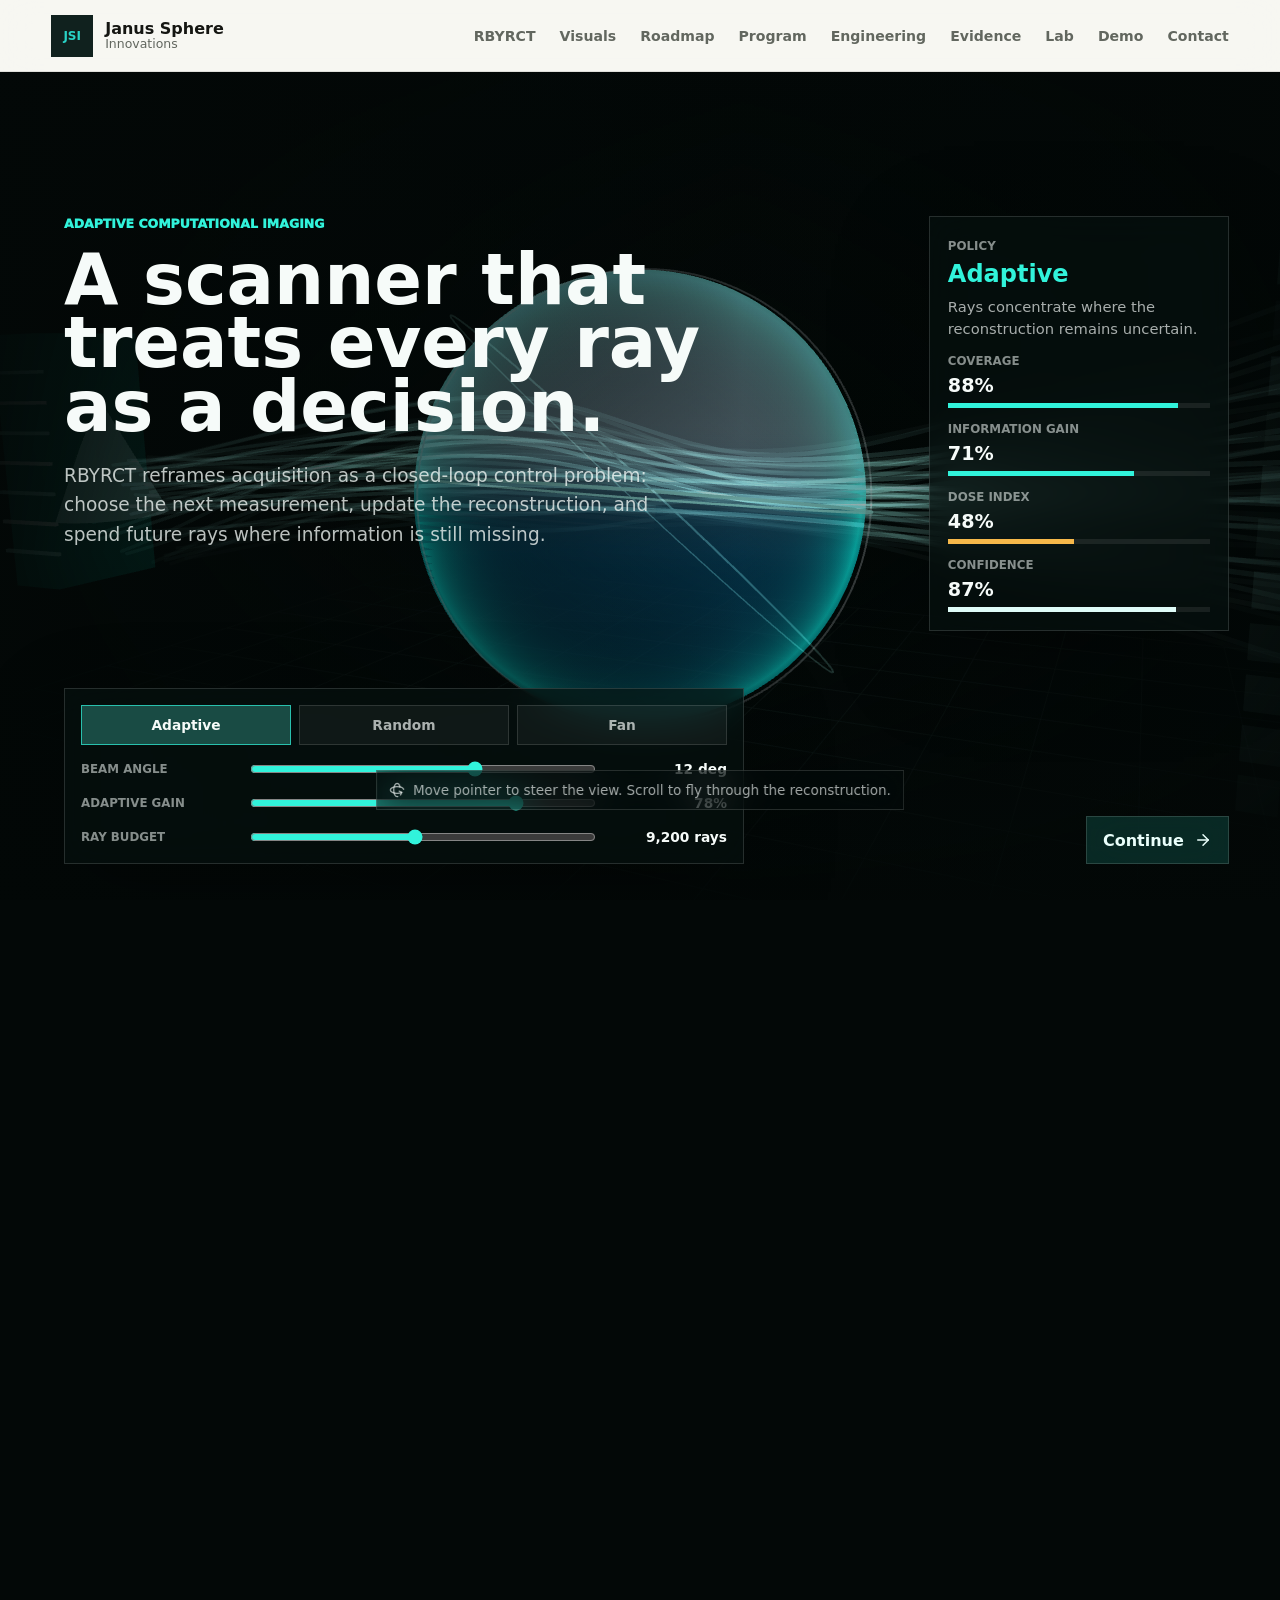
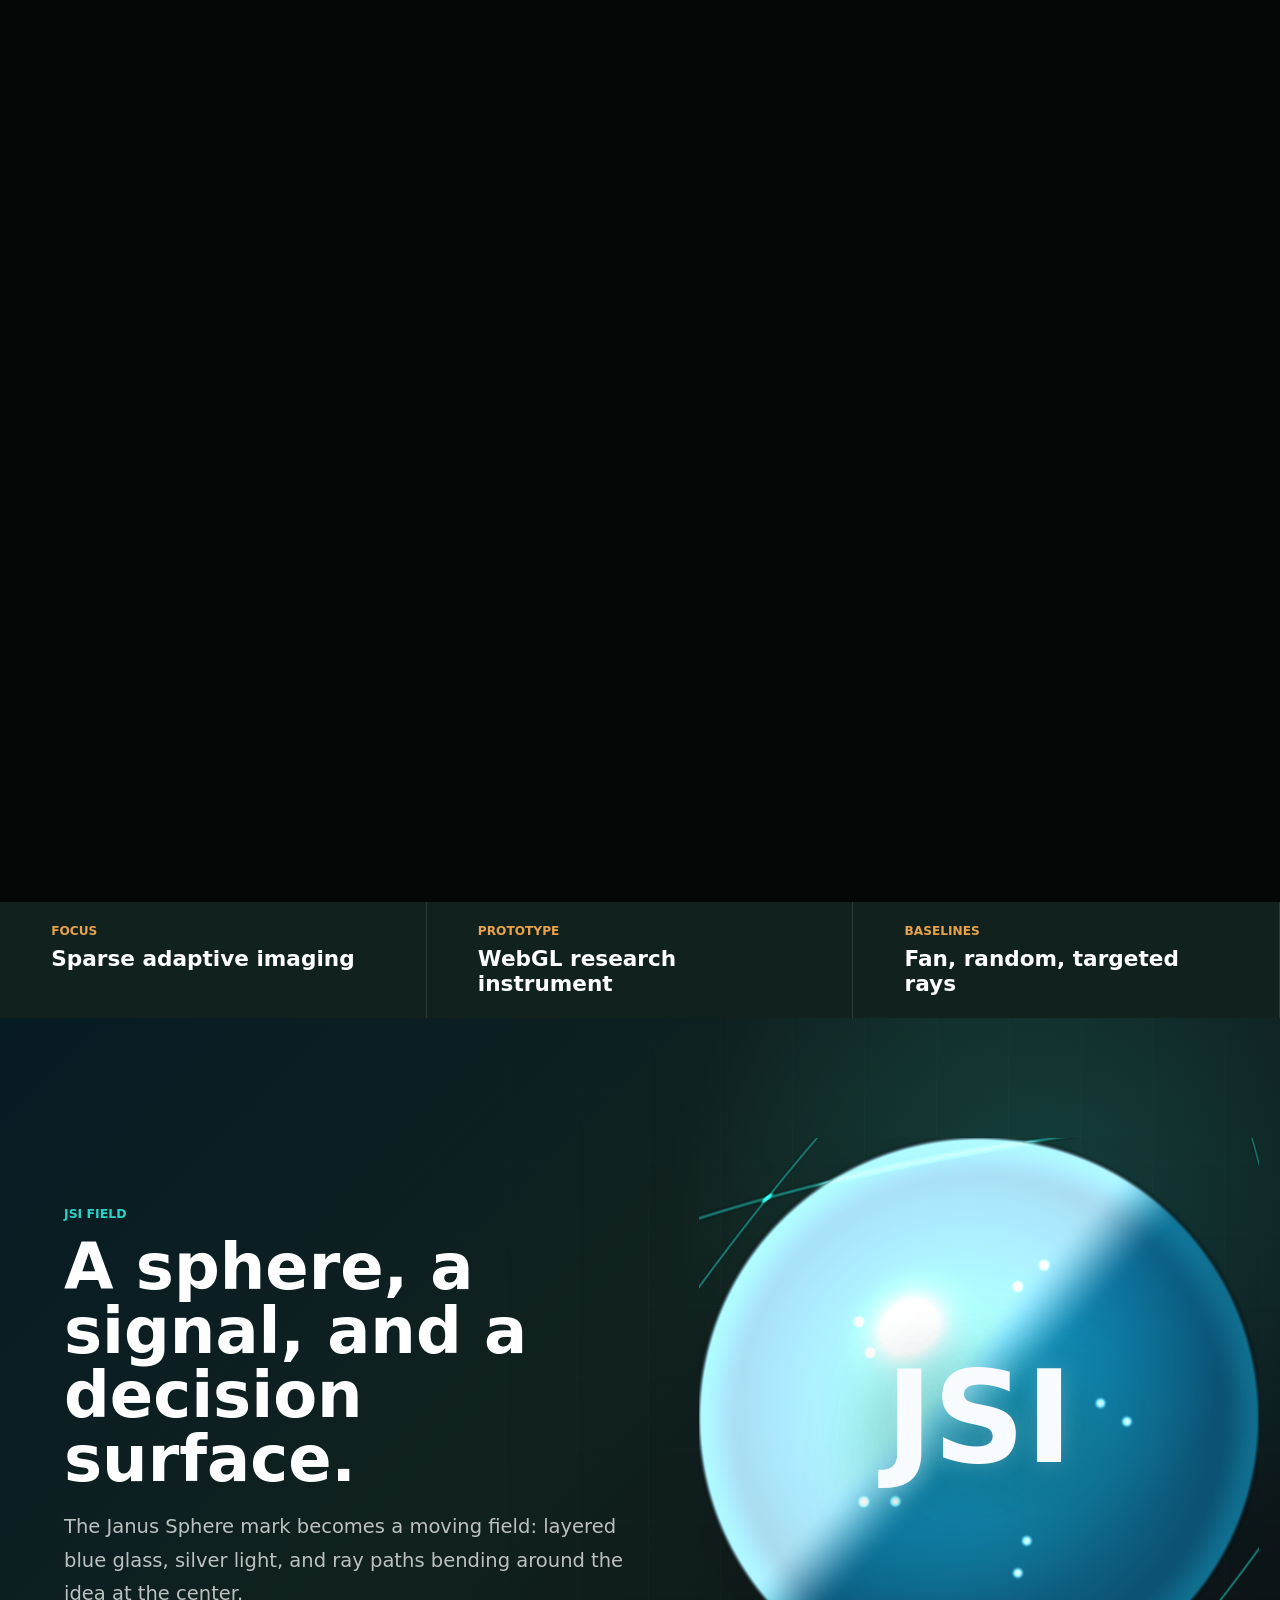
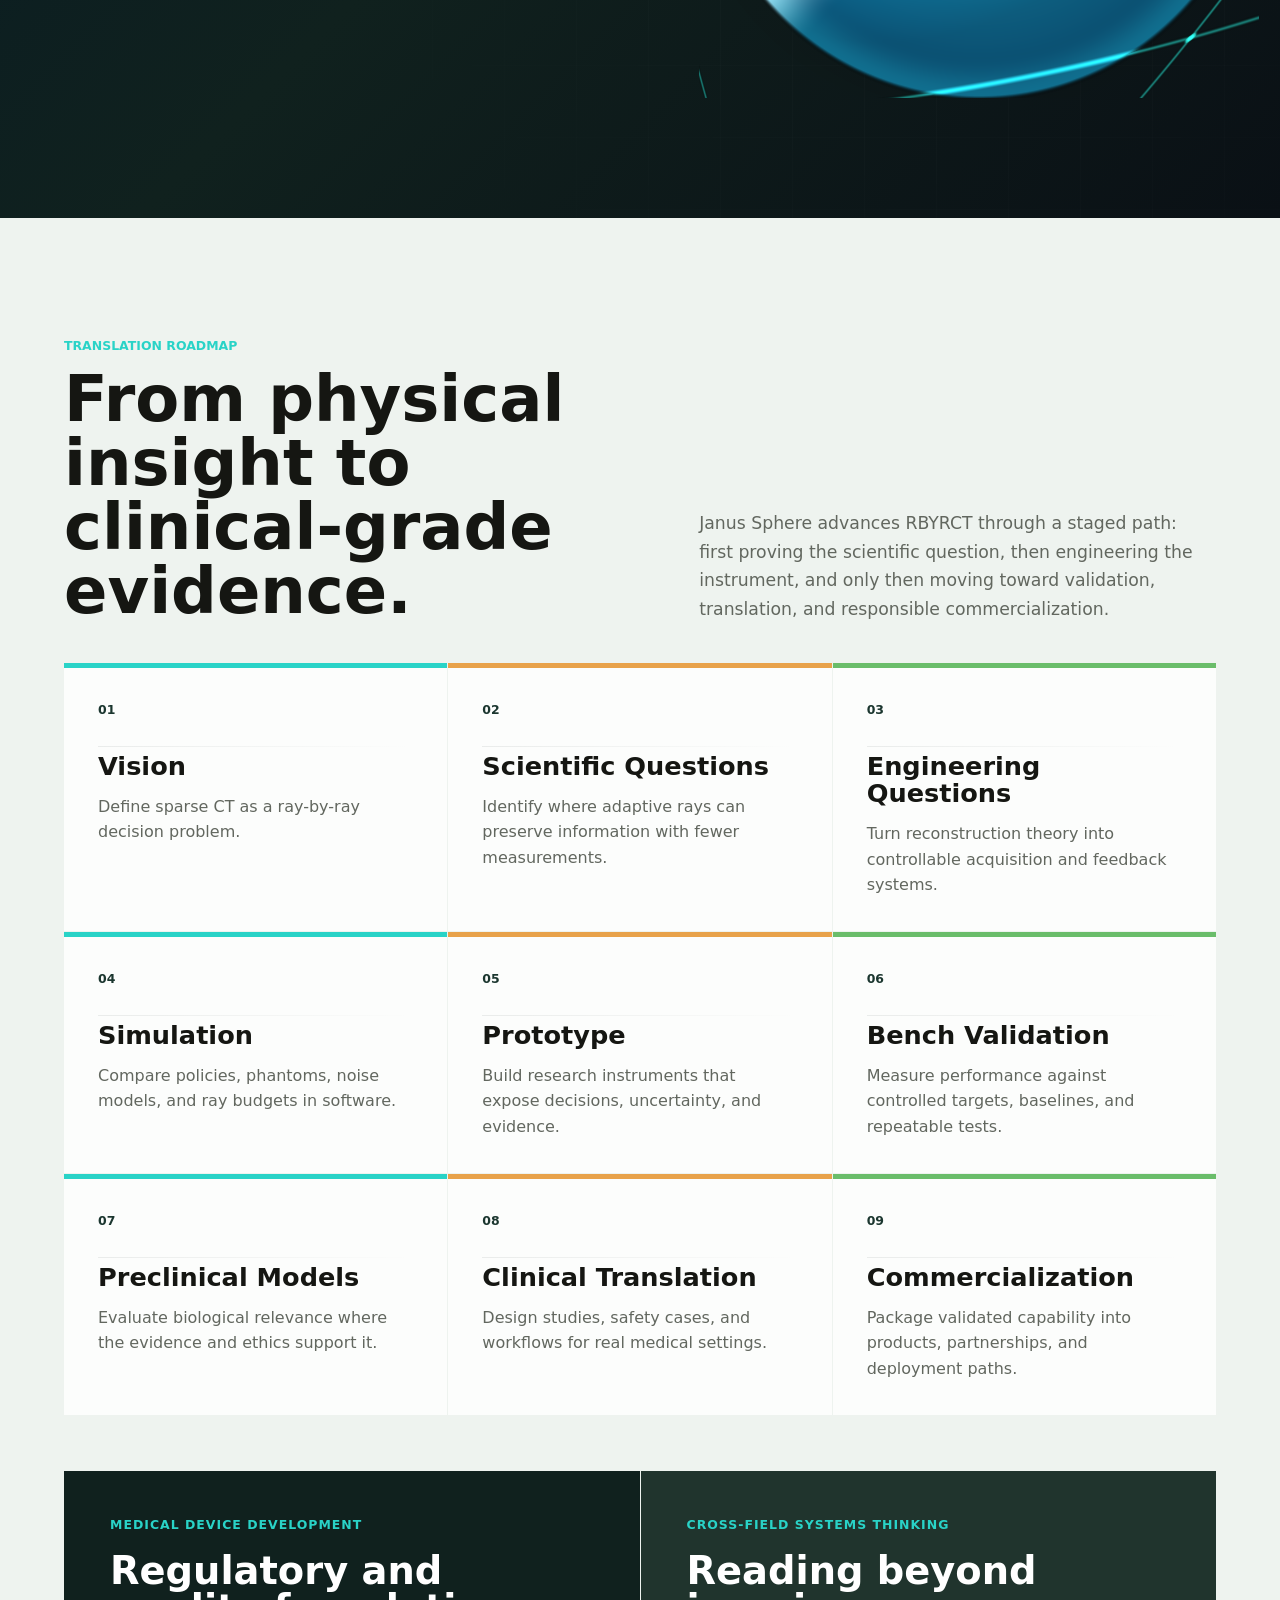
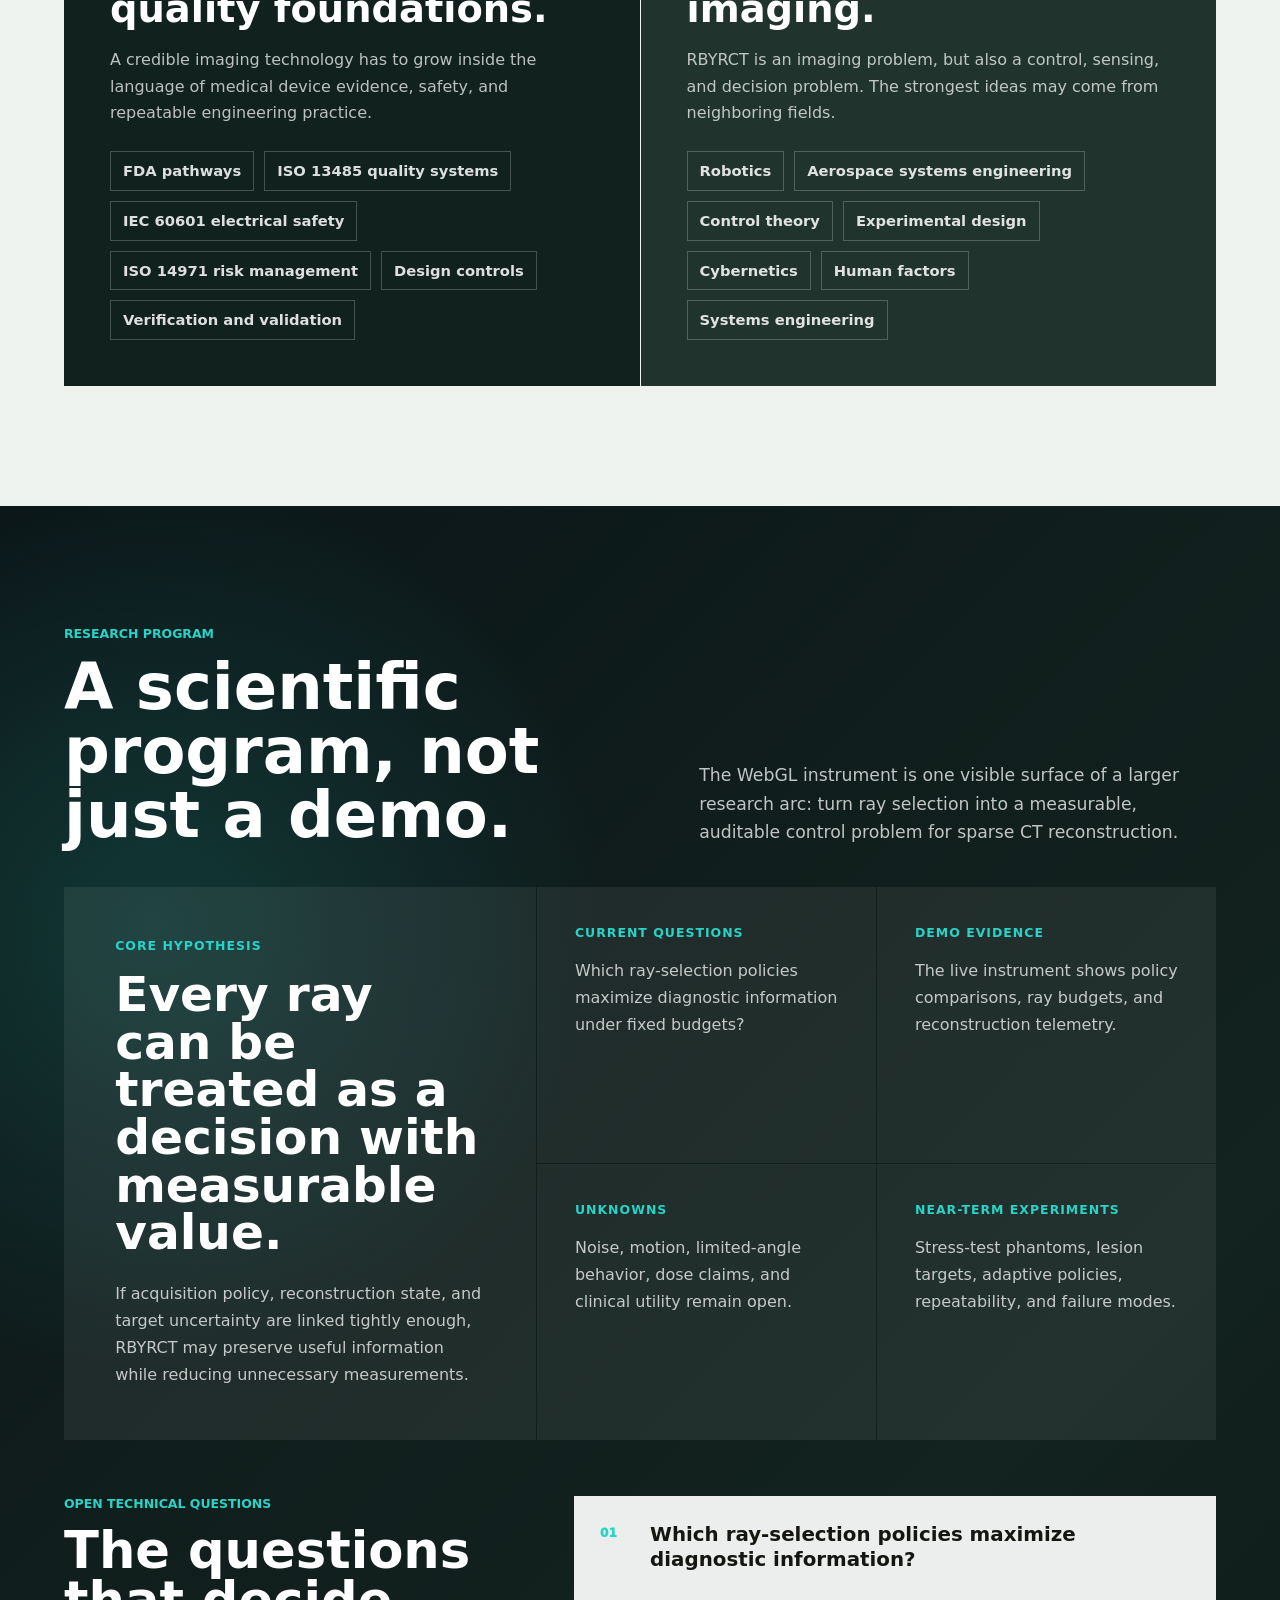
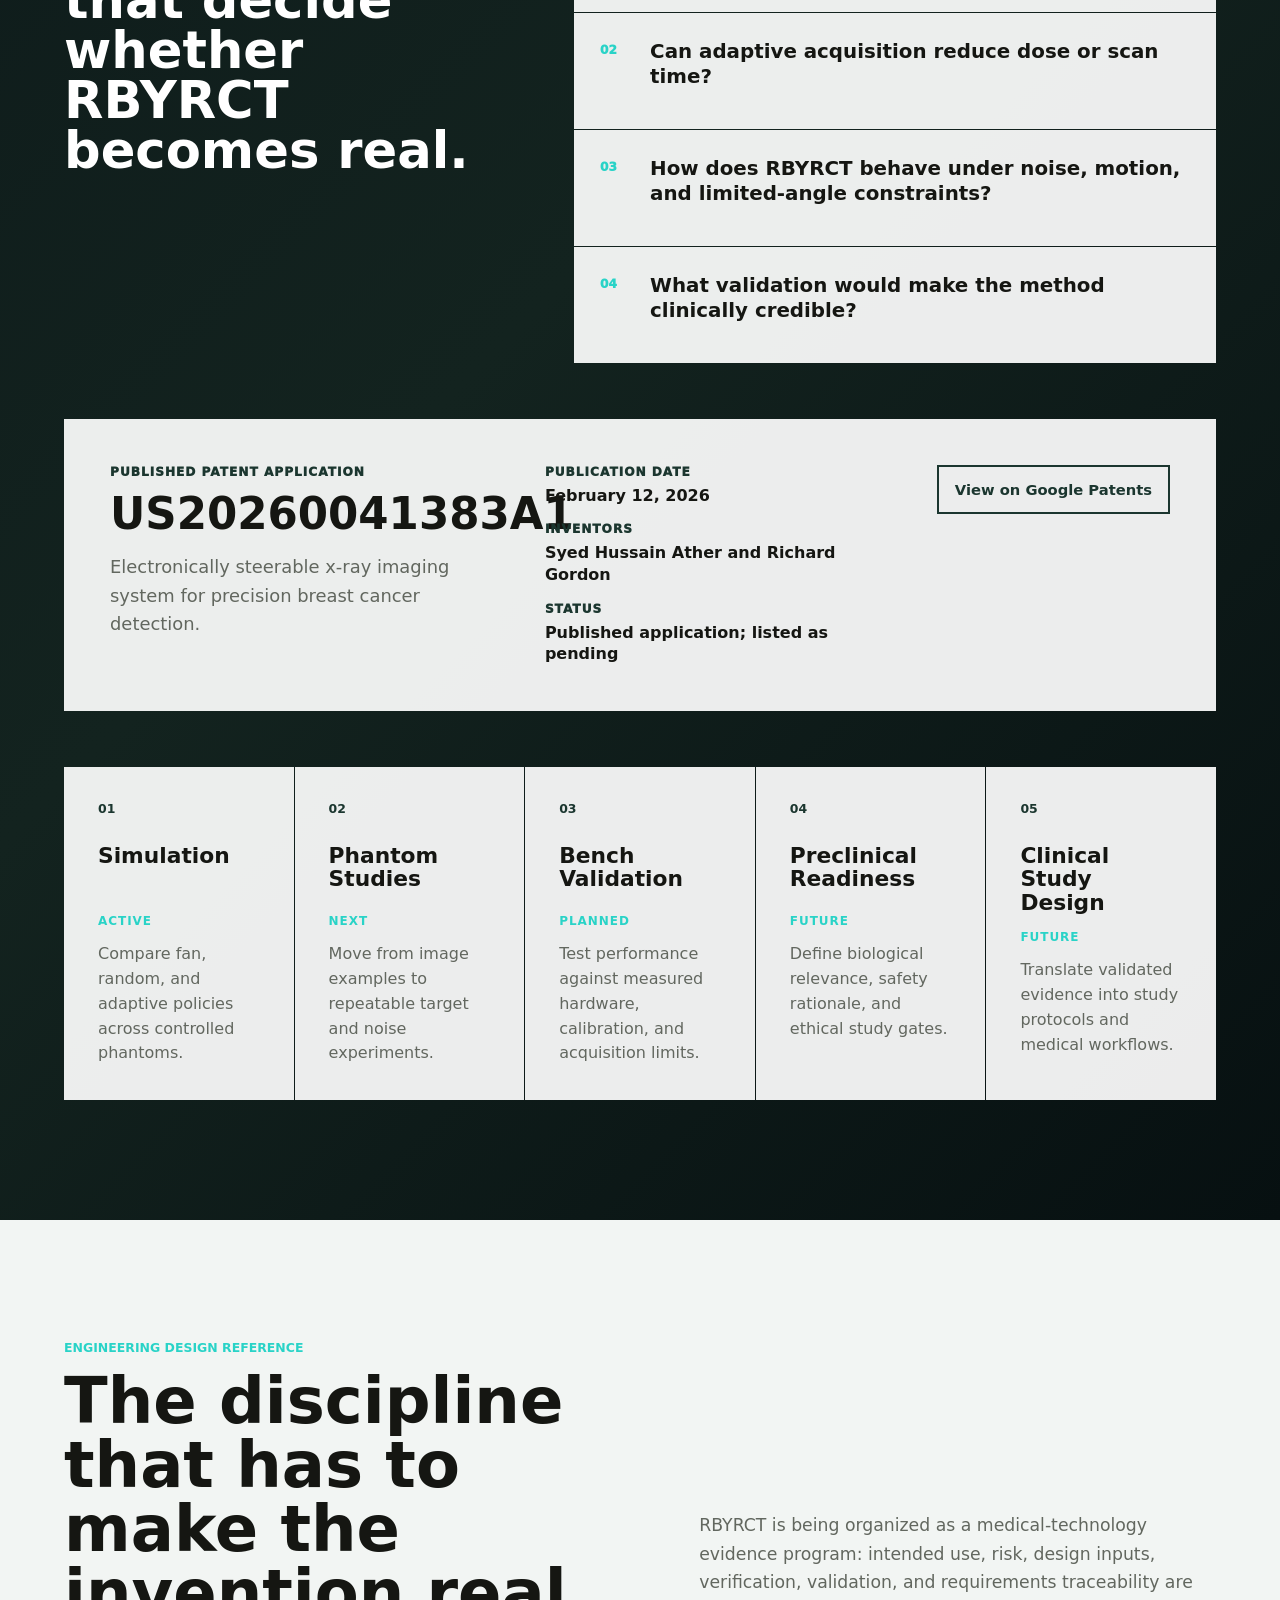
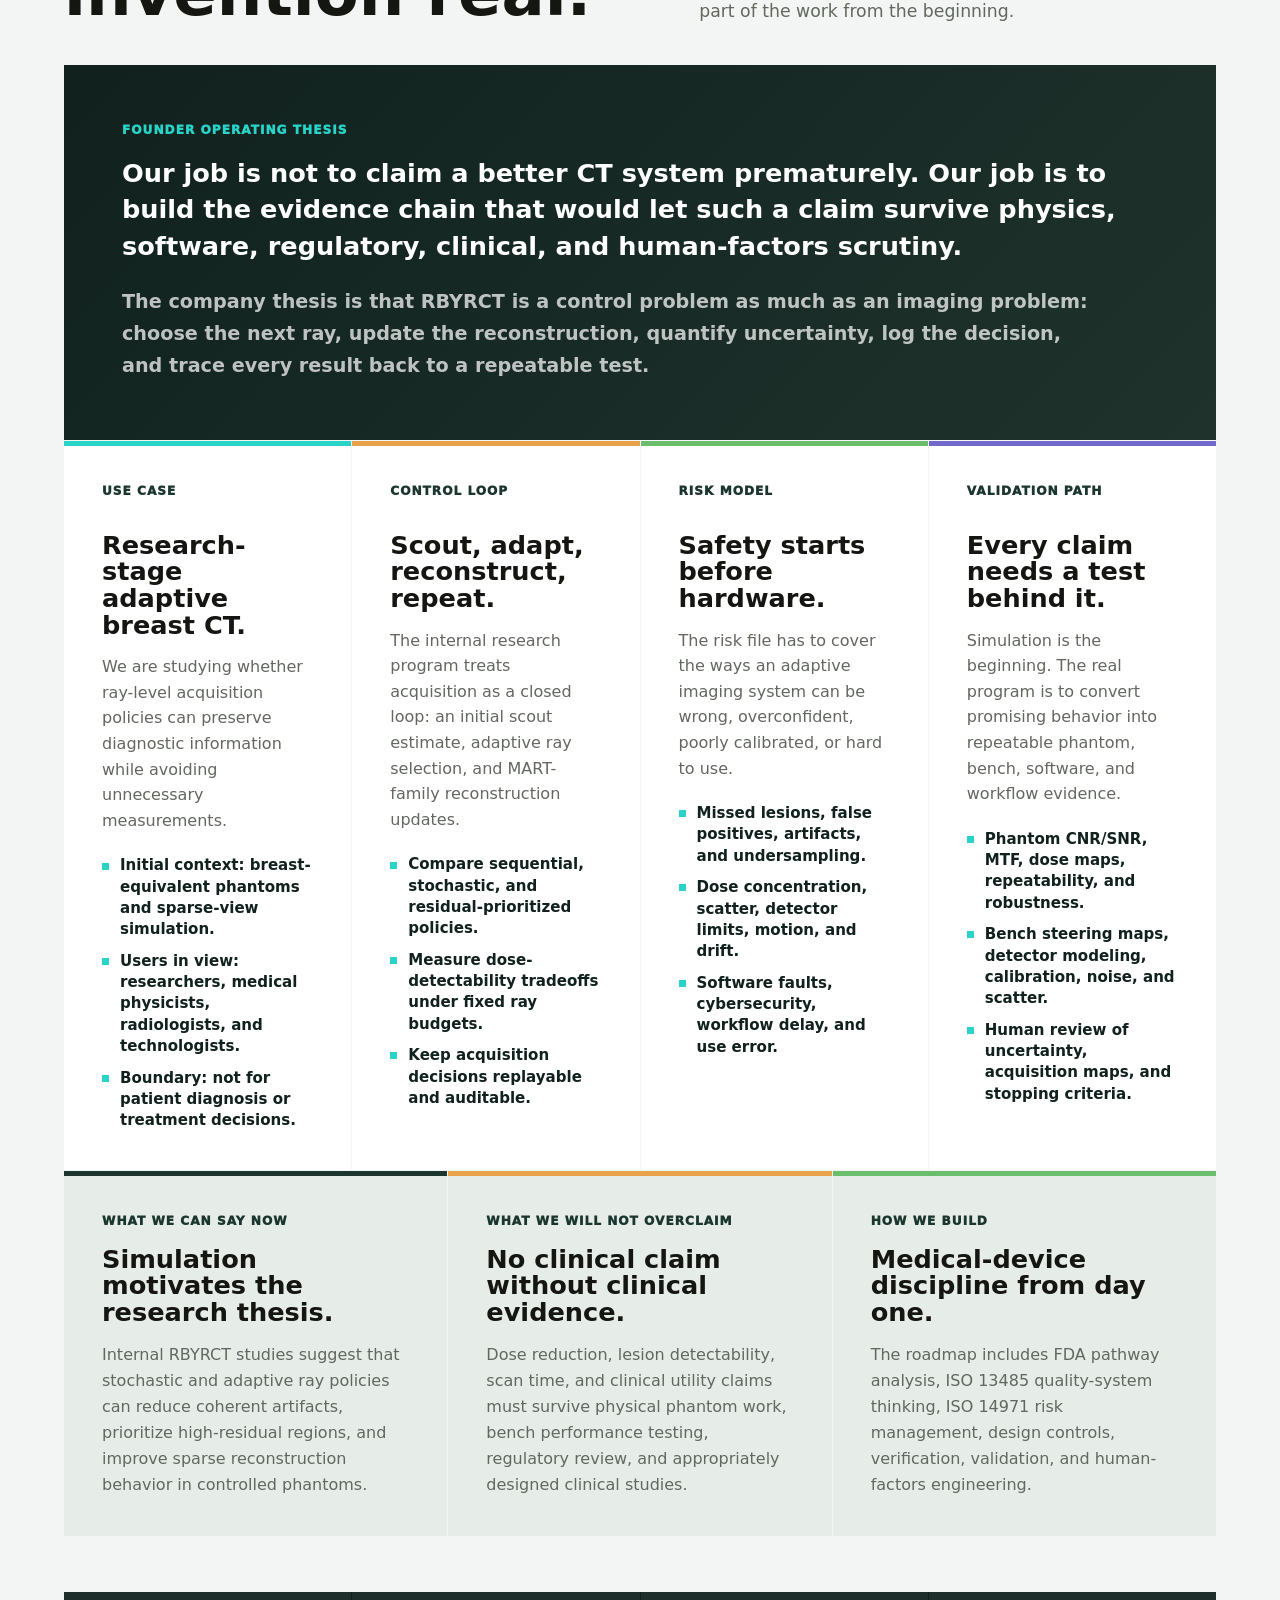
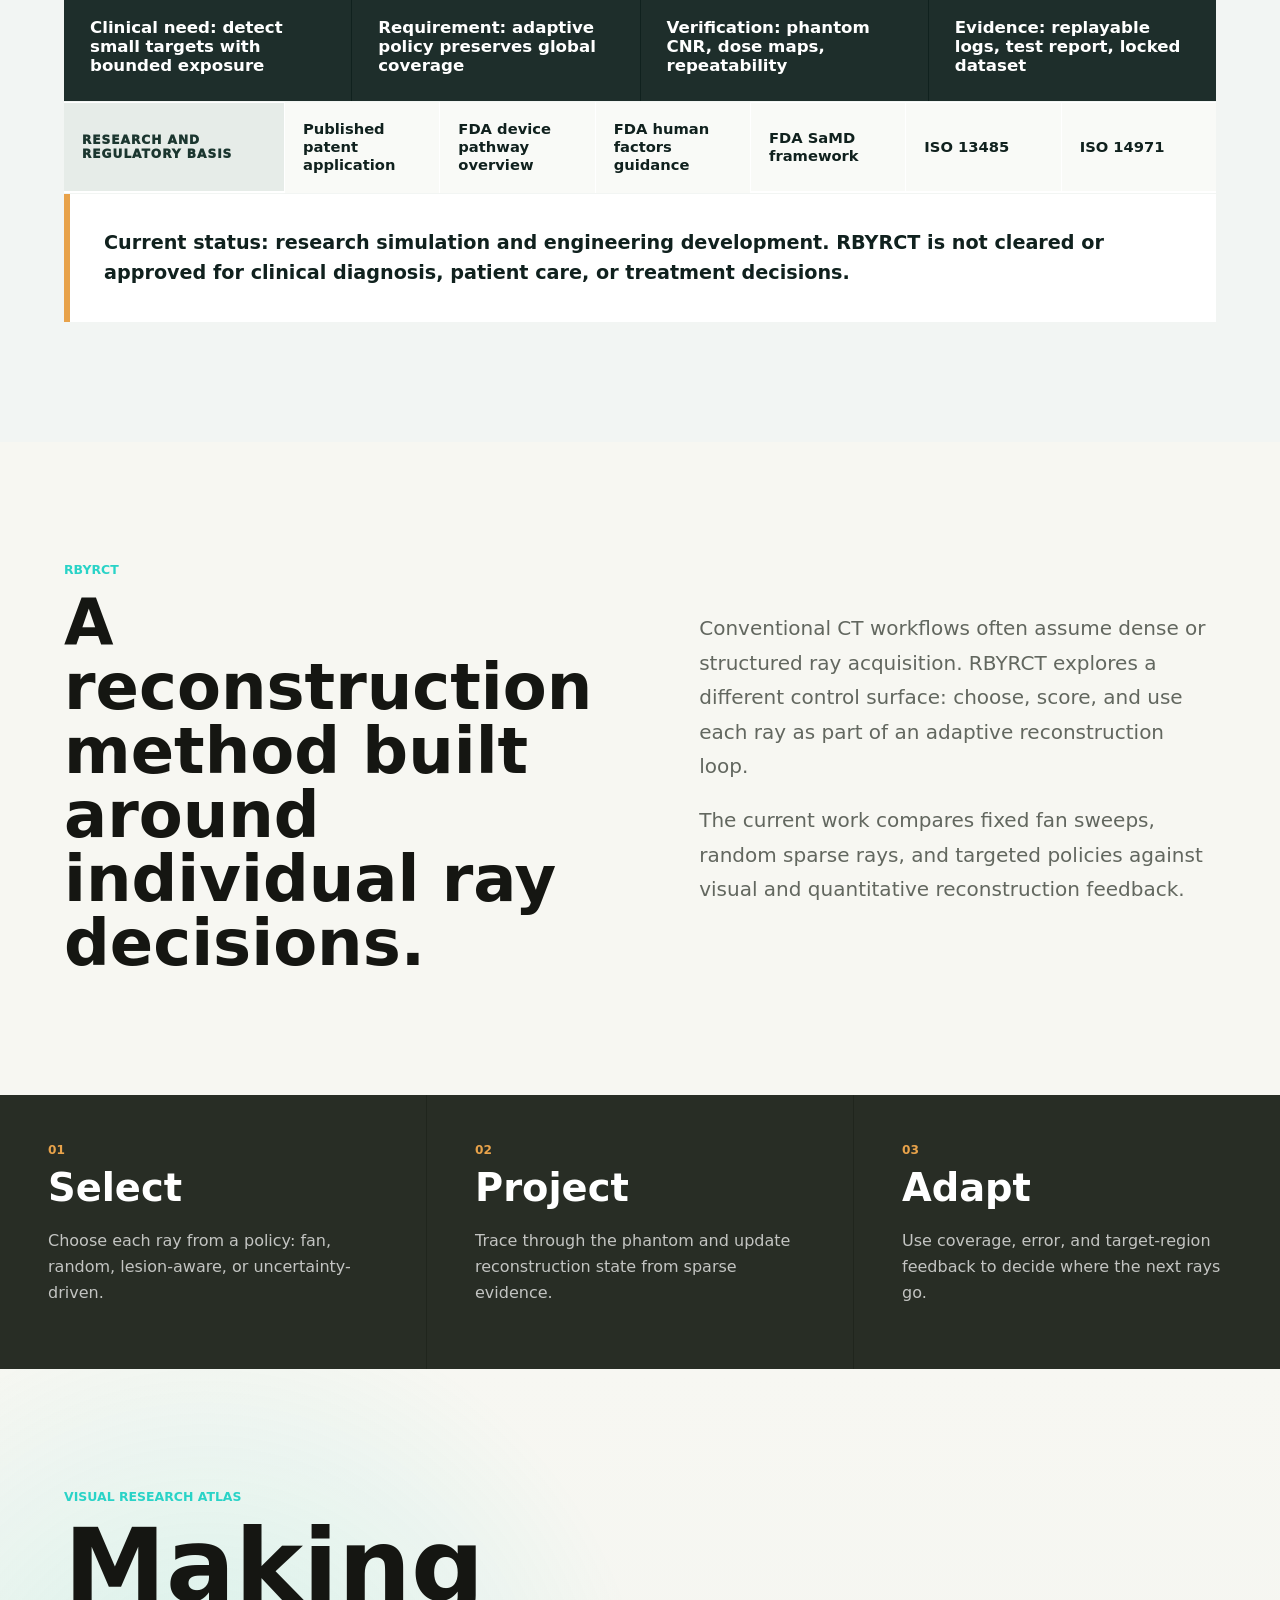
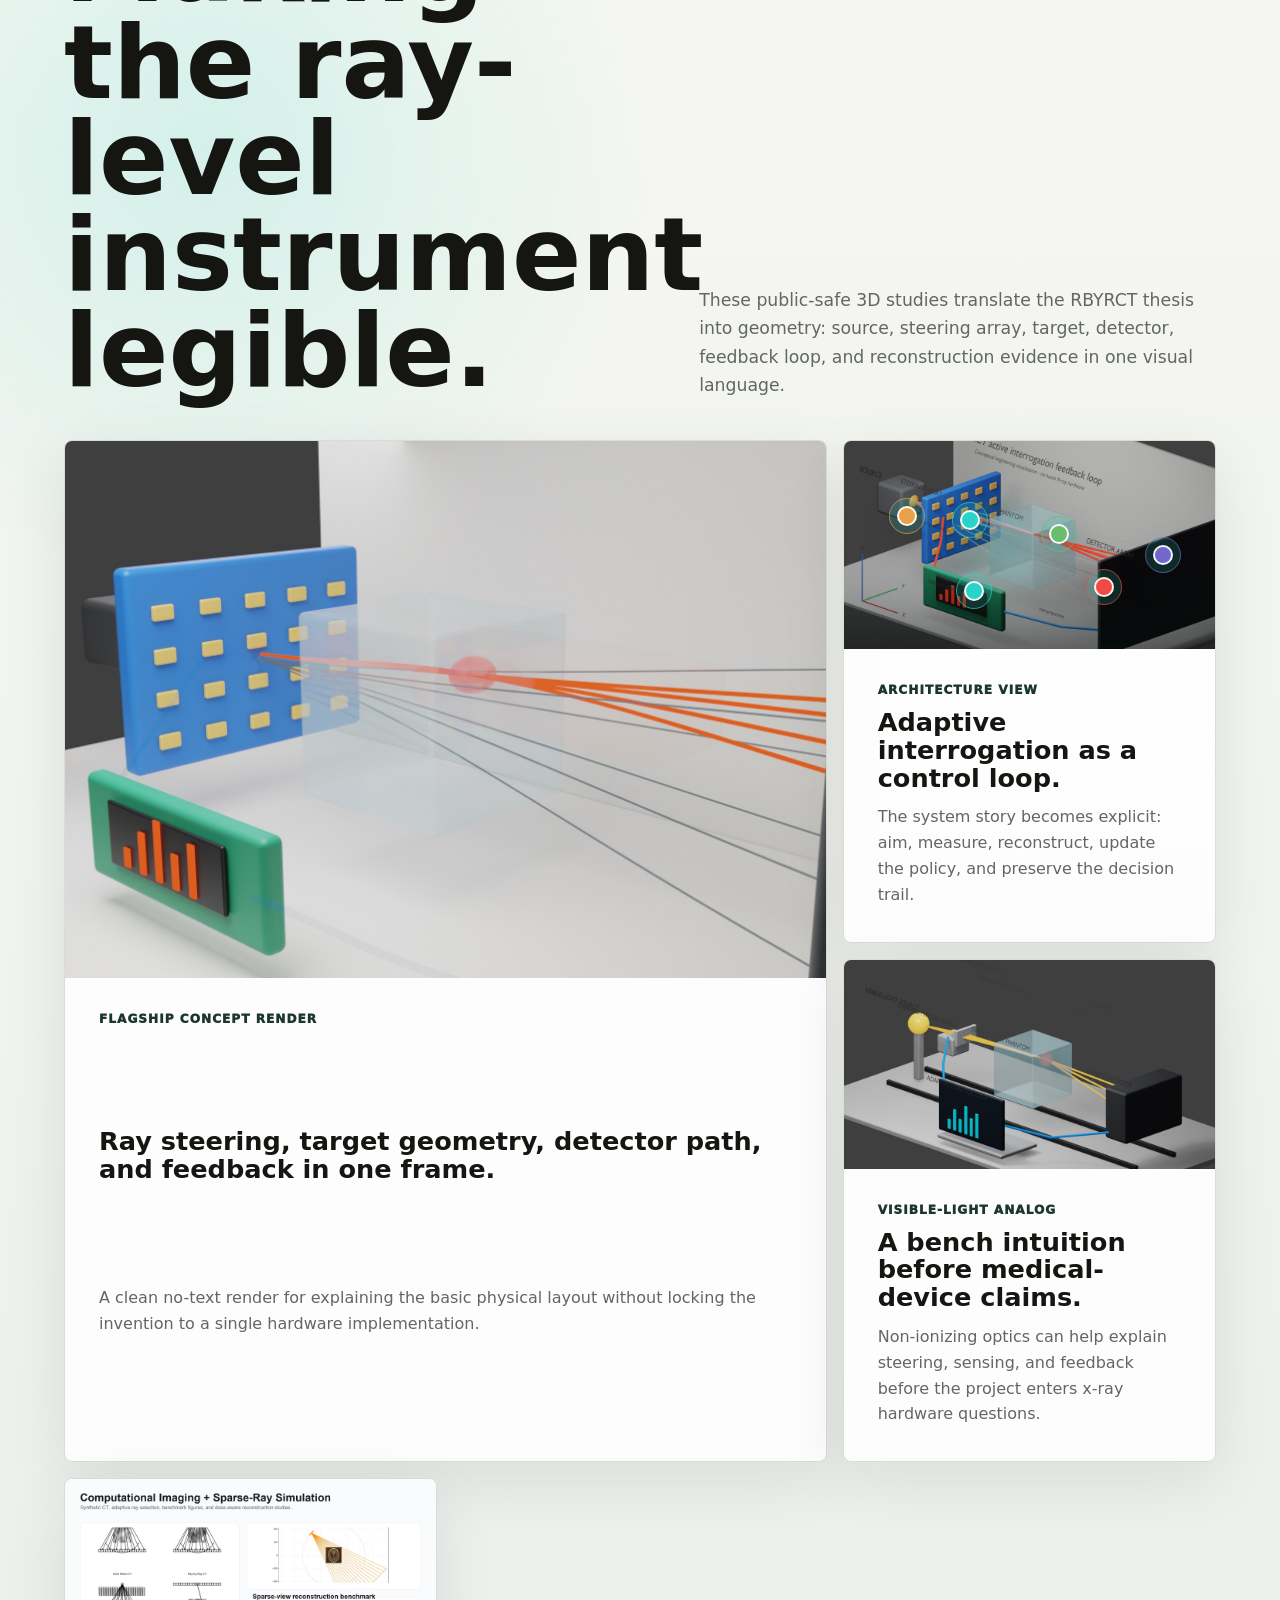
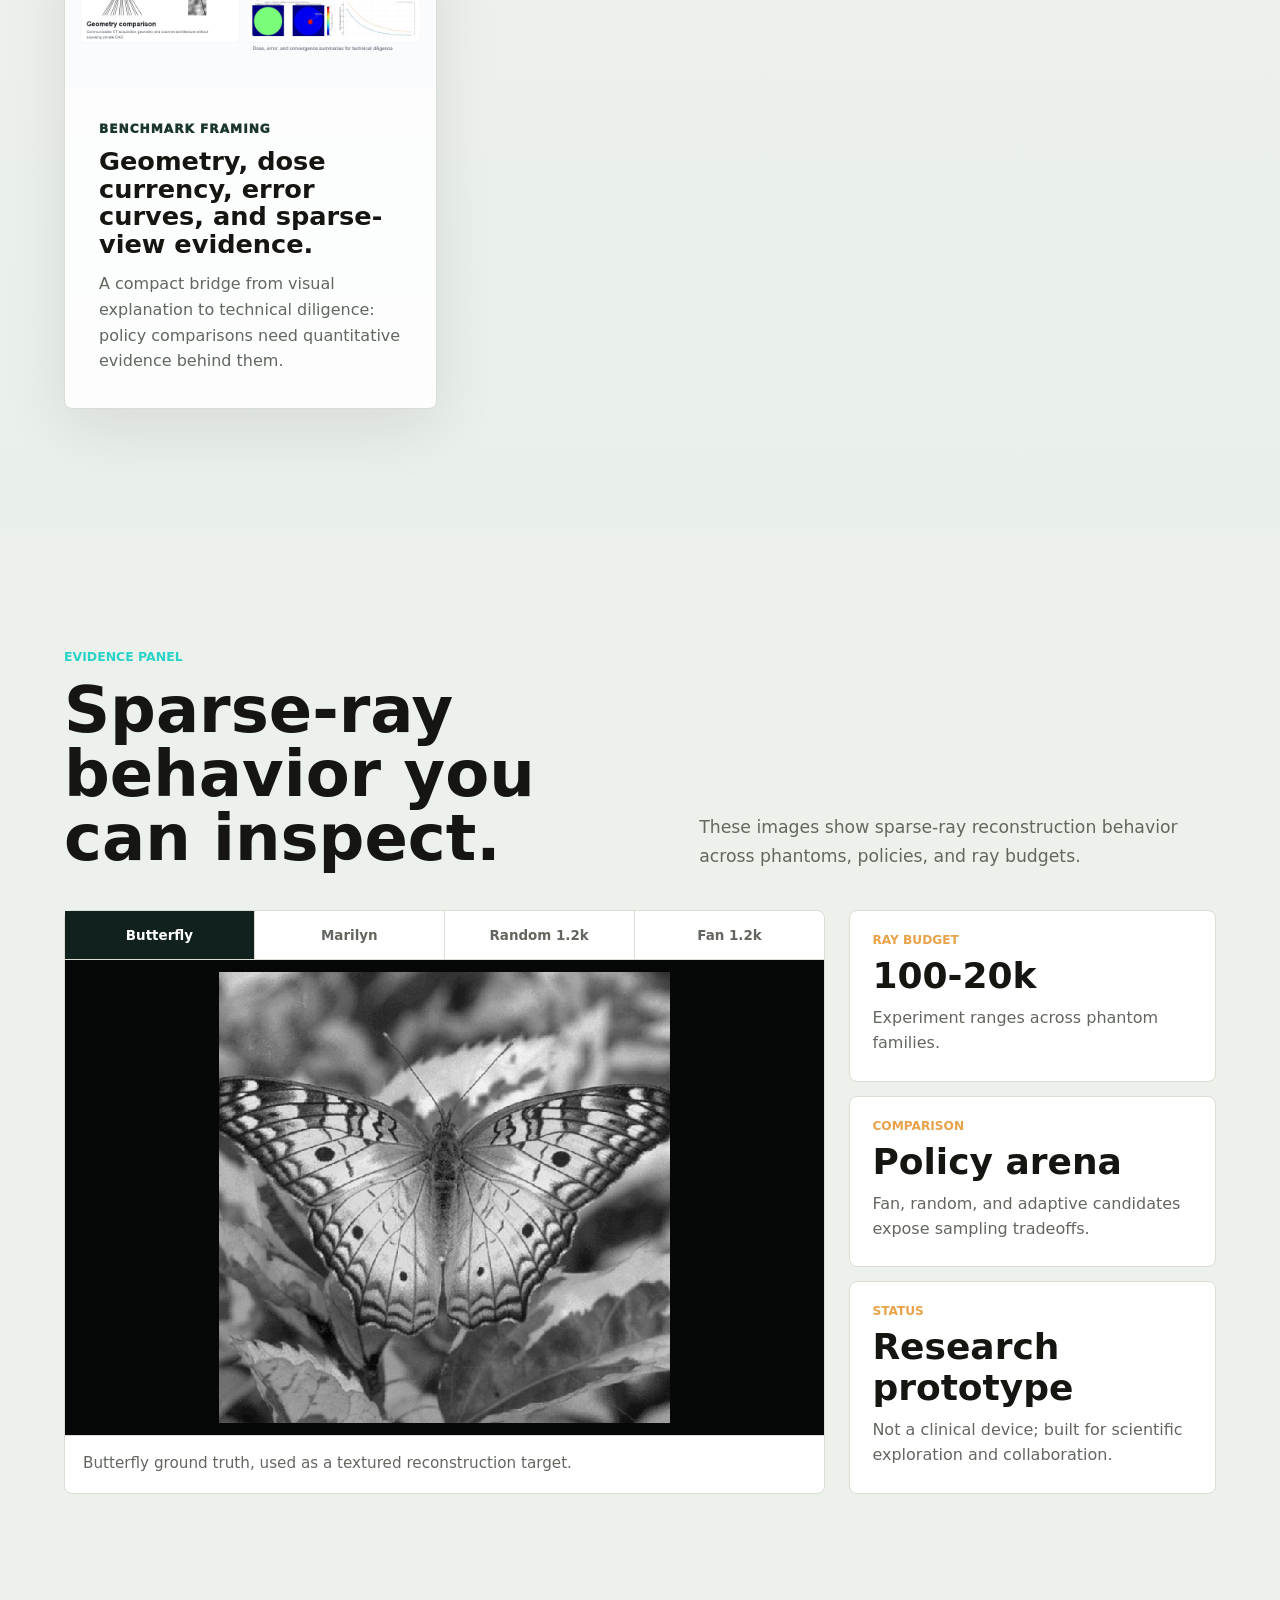
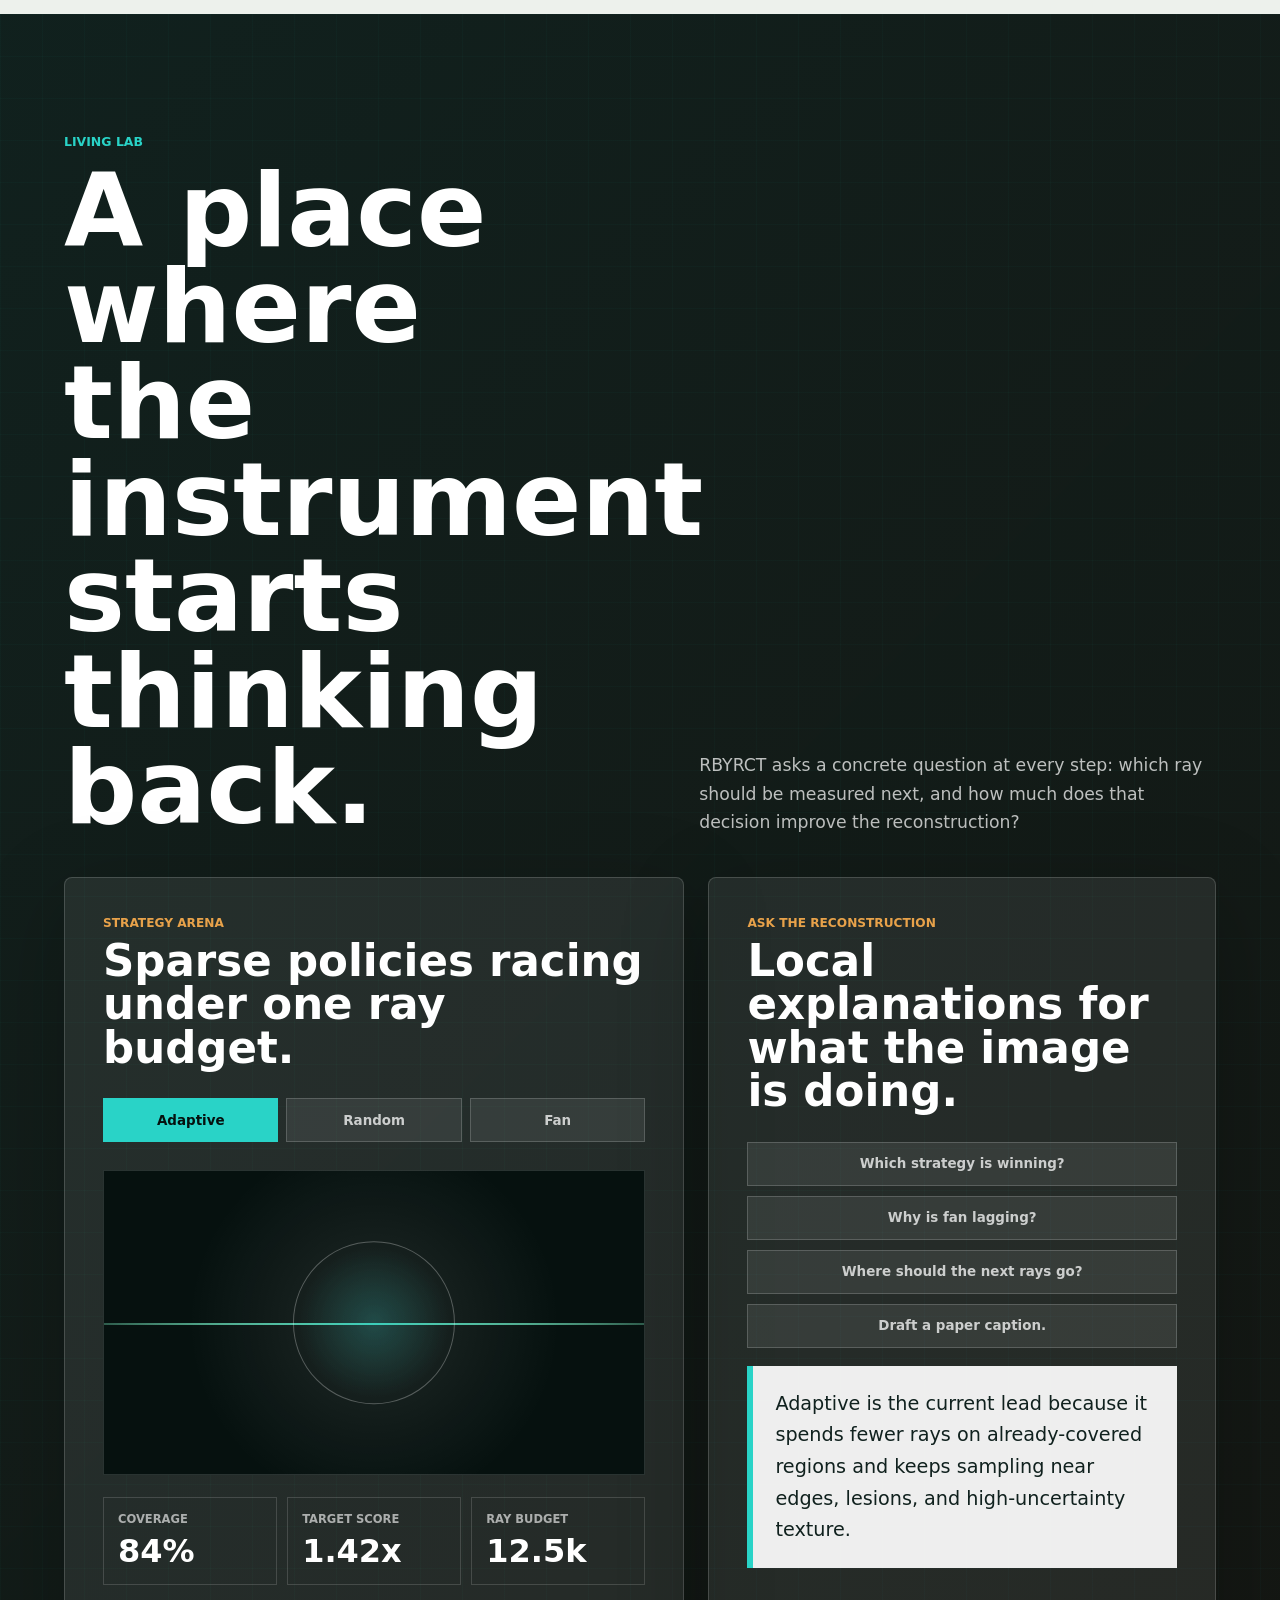
==== commit c5240633: "Add architecture hotspots" ====
--- a/index.html
+++ b/index.html
@@ -524,11 +524,57 @@
           </figure>
 
           <figure class="visual-card">
-            <img
-              src="assets/rbyrct-architecture-pitch.jpg"
-              alt="Labeled RBYRCT architecture render showing the adaptive interrogation feedback loop"
-              loading="lazy"
+            <div
+              class="hotspot-media"
+              aria-label="Interactive RBYRCT architecture map"
             >
+              <img
+                src="assets/rbyrct-architecture-pitch.jpg"
+                alt="Labeled RBYRCT architecture render showing the adaptive interrogation feedback loop"
+                loading="lazy"
+              >
+              <button class="hotspot source" type="button">
+                <span>
+                  <strong>Source</strong>
+                  Candidate emission point for the next measurement ray.
+                </span>
+              </button>
+              <button class="hotspot steering" type="button">
+                <span>
+                  <strong>Steering array</strong>
+                  Electronic or mechanical control surface for directing
+                  measurement geometry.
+                </span>
+              </button>
+              <button class="hotspot target" type="button">
+                <span>
+                  <strong>Target</strong>
+                  Phantom, tissue-equivalent volume, or region where diagnostic
+                  information is being tested.
+                </span>
+              </button>
+              <button class="hotspot detector" type="button">
+                <span>
+                  <strong>Detector</strong>
+                  Measurement plane that converts each selected ray into
+                  reconstruction evidence.
+                </span>
+              </button>
+              <button class="hotspot policy" type="button">
+                <span>
+                  <strong>Policy engine</strong>
+                  Chooses where to spend the next rays based on coverage,
+                  uncertainty, and residual error.
+                </span>
+              </button>
+              <button class="hotspot evidence-log" type="button">
+                <span>
+                  <strong>Evidence log</strong>
+                  Replayable record of ray choices, measurements, updates, and
+                  stopping criteria.
+                </span>
+              </button>
+            </div>
             <figcaption>
               <span>Architecture view</span>
               <strong>Adaptive interrogation as a control loop.</strong>
--- a/styles.css
+++ b/styles.css
@@ -1030,6 +1030,165 @@
   width: 100%;
 }
 
+.hotspot-media {
+  background: #07110f;
+  position: relative;
+}
+
+.hotspot-media::after {
+  background:
+    linear-gradient(180deg, transparent 56%, rgba(5, 12, 10, 0.5)),
+    radial-gradient(circle at 42% 52%, rgba(41, 211, 199, 0.16), transparent 28%);
+  content: "";
+  inset: 0;
+  pointer-events: none;
+  position: absolute;
+}
+
+.hotspot {
+  --hotspot-accent: var(--teal);
+  --hotspot-x: 50%;
+  --hotspot-y: 50%;
+  align-items: center;
+  background: var(--hotspot-accent);
+  border: 2px solid rgba(255, 255, 255, 0.92);
+  border-radius: 50%;
+  box-shadow:
+    0 0 0 8px rgba(41, 211, 199, 0.16),
+    0 14px 36px rgba(0, 0, 0, 0.34);
+  color: #06110f;
+  cursor: help;
+  display: inline-flex;
+  font: inherit;
+  font-size: 0;
+  font-weight: 950;
+  height: 20px;
+  justify-content: center;
+  left: var(--hotspot-x);
+  padding: 0;
+  position: absolute;
+  top: var(--hotspot-y);
+  transform: translate(-50%, -50%);
+  width: 20px;
+  z-index: 2;
+}
+
+.hotspot::before {
+  animation: hotspotPulse 2.8s ease-out infinite;
+  border: 1px solid var(--hotspot-accent);
+  border-radius: inherit;
+  content: "";
+  inset: -10px;
+  opacity: 0.65;
+  position: absolute;
+}
+
+.hotspot::after {
+  content: "";
+  height: 2px;
+  position: absolute;
+  width: 36px;
+}
+
+.hotspot span {
+  background: rgba(7, 17, 15, 0.92);
+  border: 1px solid rgba(255, 255, 255, 0.18);
+  box-shadow: 0 18px 54px rgba(0, 0, 0, 0.42);
+  color: rgba(255, 255, 255, 0.78);
+  display: block;
+  font-size: 0.78rem;
+  font-weight: 650;
+  left: 50%;
+  letter-spacing: 0;
+  line-height: 1.45;
+  min-width: min(260px, 70vw);
+  opacity: 0;
+  padding: 14px;
+  pointer-events: none;
+  position: absolute;
+  text-transform: none;
+  top: calc(100% + 18px);
+  transform: translate(-50%, 8px);
+  transition:
+    opacity 160ms ease,
+    transform 160ms ease;
+  visibility: hidden;
+  z-index: 4;
+}
+
+.hotspot span::before {
+  background: inherit;
+  border-left: inherit;
+  border-top: inherit;
+  content: "";
+  height: 10px;
+  left: 50%;
+  position: absolute;
+  top: -6px;
+  transform: translateX(-50%) rotate(45deg);
+  width: 10px;
+}
+
+.hotspot span strong {
+  color: #fff;
+  display: block;
+  font-size: 0.9rem;
+  line-height: 1.15;
+  margin-bottom: 6px;
+}
+
+.hotspot:hover,
+.hotspot:focus-visible {
+  box-shadow:
+    0 0 0 10px rgba(41, 211, 199, 0.22),
+    0 18px 48px rgba(0, 0, 0, 0.4);
+  outline: 3px solid rgba(255, 255, 255, 0.76);
+  outline-offset: 4px;
+  z-index: 5;
+}
+
+.hotspot:hover span,
+.hotspot:focus-visible span {
+  opacity: 1;
+  transform: translate(-50%, 0);
+  visibility: visible;
+}
+
+.hotspot.source {
+  --hotspot-accent: #e8a24a;
+  --hotspot-x: 17%;
+  --hotspot-y: 36%;
+}
+
+.hotspot.steering {
+  --hotspot-x: 34%;
+  --hotspot-y: 38%;
+}
+
+.hotspot.target {
+  --hotspot-accent: #6abd6a;
+  --hotspot-x: 58%;
+  --hotspot-y: 45%;
+}
+
+.hotspot.detector {
+  --hotspot-accent: #7267cb;
+  --hotspot-x: 86%;
+  --hotspot-y: 55%;
+}
+
+.hotspot.policy {
+  --hotspot-accent: #29d3c7;
+  --hotspot-x: 35%;
+  --hotspot-y: 72%;
+}
+
+.hotspot.evidence-log {
+  --hotspot-accent: #f04a43;
+  --hotspot-x: 70%;
+  --hotspot-y: 70%;
+}
+
 .visual-card-feature img {
   min-height: clamp(360px, 42vw, 640px);
 }
@@ -1040,7 +1199,7 @@
   padding: clamp(22px, 3vw, 34px);
 }
 
-.visual-card span {
+.visual-card figcaption > span {
   color: var(--field-2);
   display: block;
   font-size: 0.76rem;
@@ -1049,7 +1208,7 @@
   text-transform: uppercase;
 }
 
-.visual-card strong {
+.visual-card figcaption > strong {
   display: block;
   font-size: clamp(1.2rem, 2vw, 2rem);
   line-height: 1.08;
@@ -1371,6 +1530,18 @@
 
   to {
     transform: rotate(438deg) translateY(6px);
+  }
+}
+
+@keyframes hotspotPulse {
+  from {
+    opacity: 0.62;
+    transform: scale(0.82);
+  }
+
+  to {
+    opacity: 0;
+    transform: scale(2.2);
   }
 }
 
@@ -1482,6 +1653,15 @@
     min-height: auto;
   }
 
+  .hotspot {
+    height: 18px;
+    width: 18px;
+  }
+
+  .hotspot span {
+    min-width: min(230px, 76vw);
+  }
+
   .signal-strip div {
     border-bottom: 1px solid rgba(255, 255, 255, 0.13);
     border-right: 0;
@@ -1525,6 +1705,17 @@
   .strategy-metrics {
     grid-template-columns: 1fr;
   }
+
+  .hotspot.source,
+  .hotspot.steering,
+  .hotspot.target {
+    --hotspot-y: 44%;
+  }
+
+  .hotspot.policy,
+  .hotspot.evidence-log {
+    --hotspot-y: 66%;
+  }
 }
 
 @media (prefers-reduced-motion: reduce) {
@@ -1539,4 +1730,8 @@
   .ray-canvas {
     display: none;
   }
-}
+
+  .hotspot::before {
+    animation: none;
+  }
+}
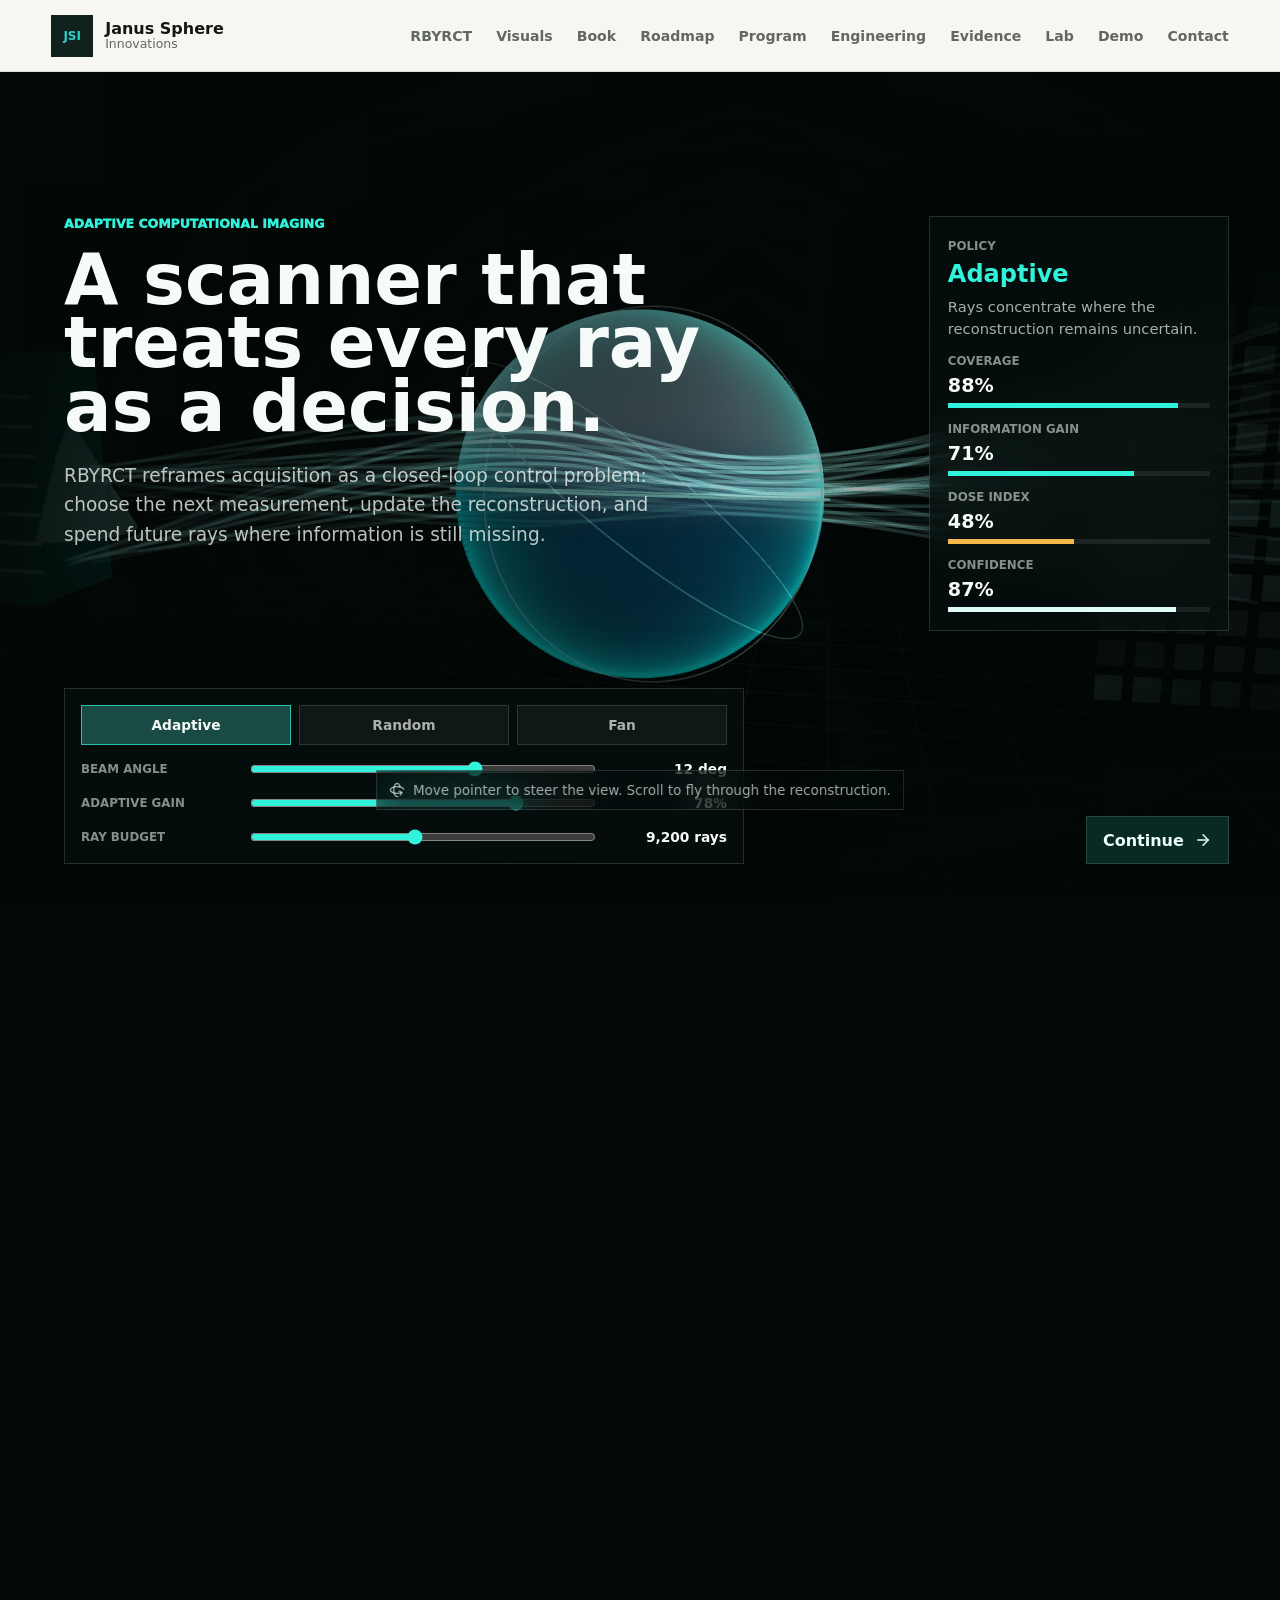
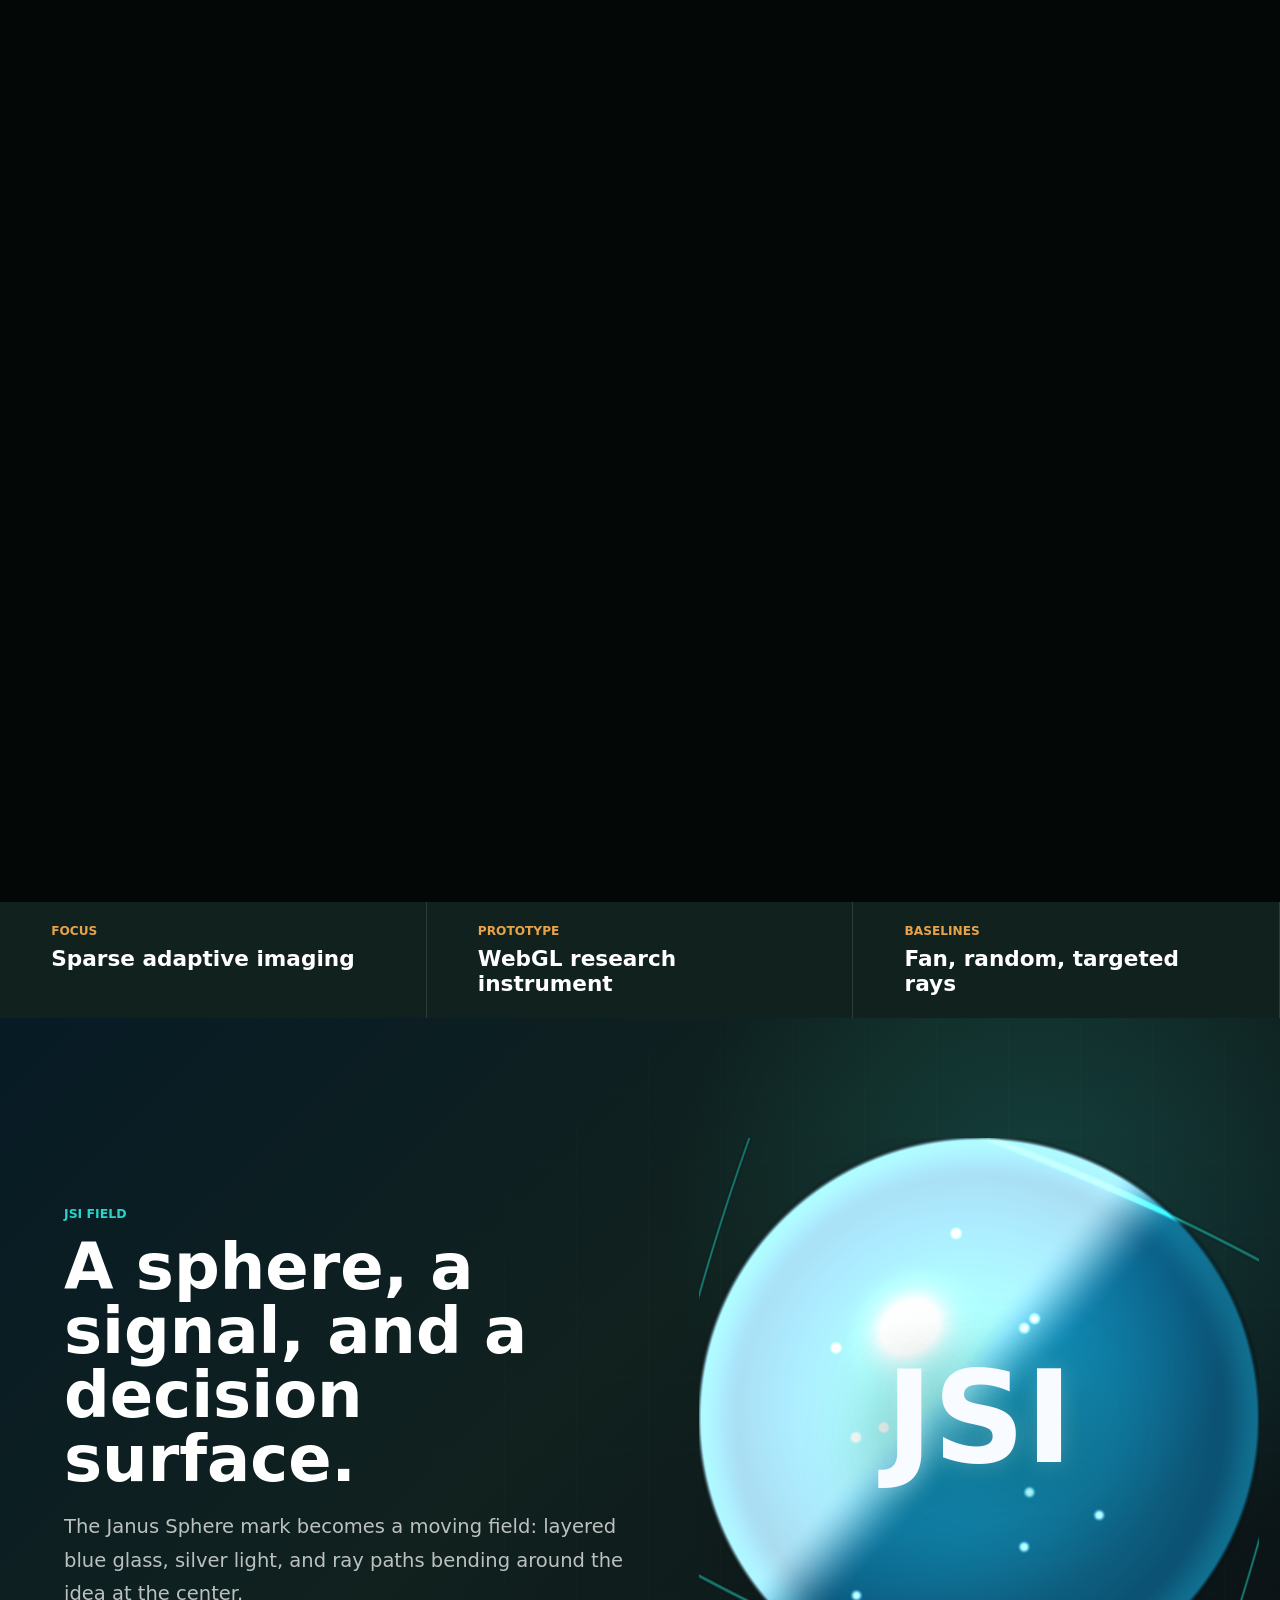
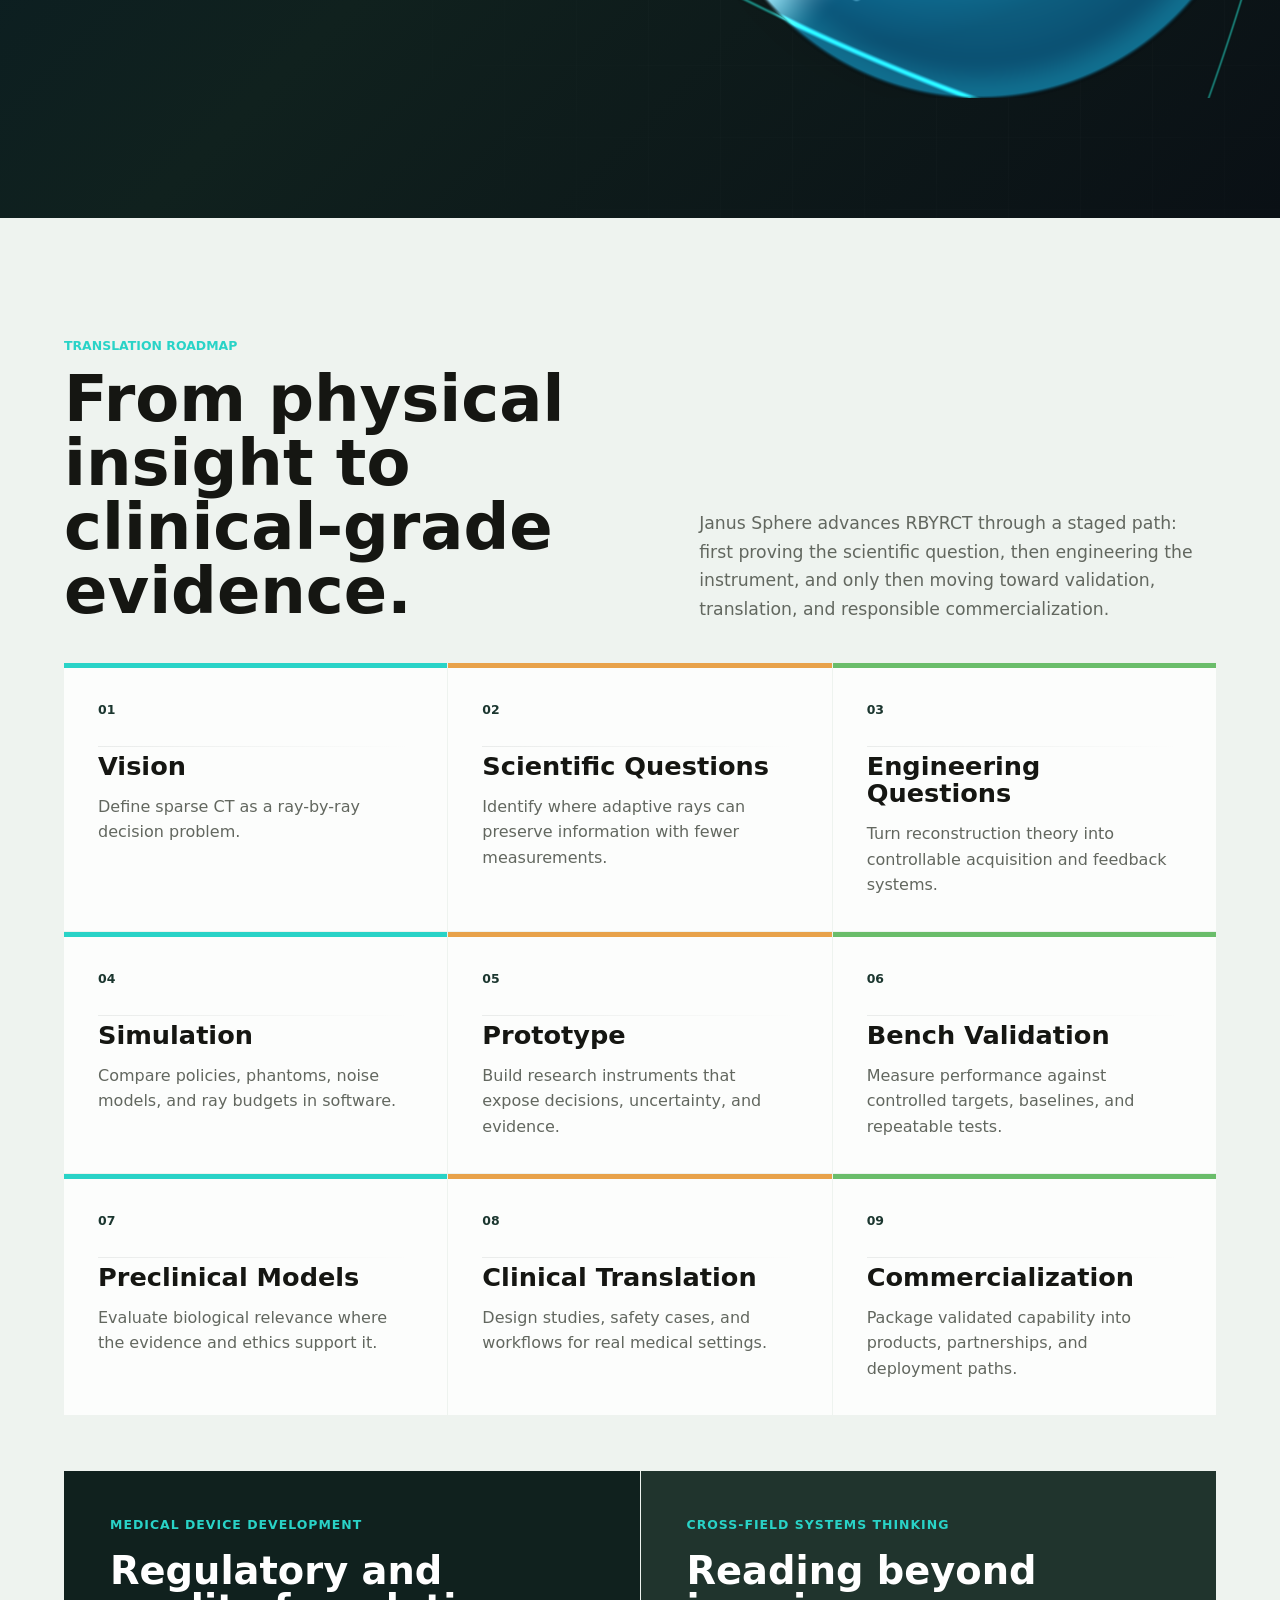
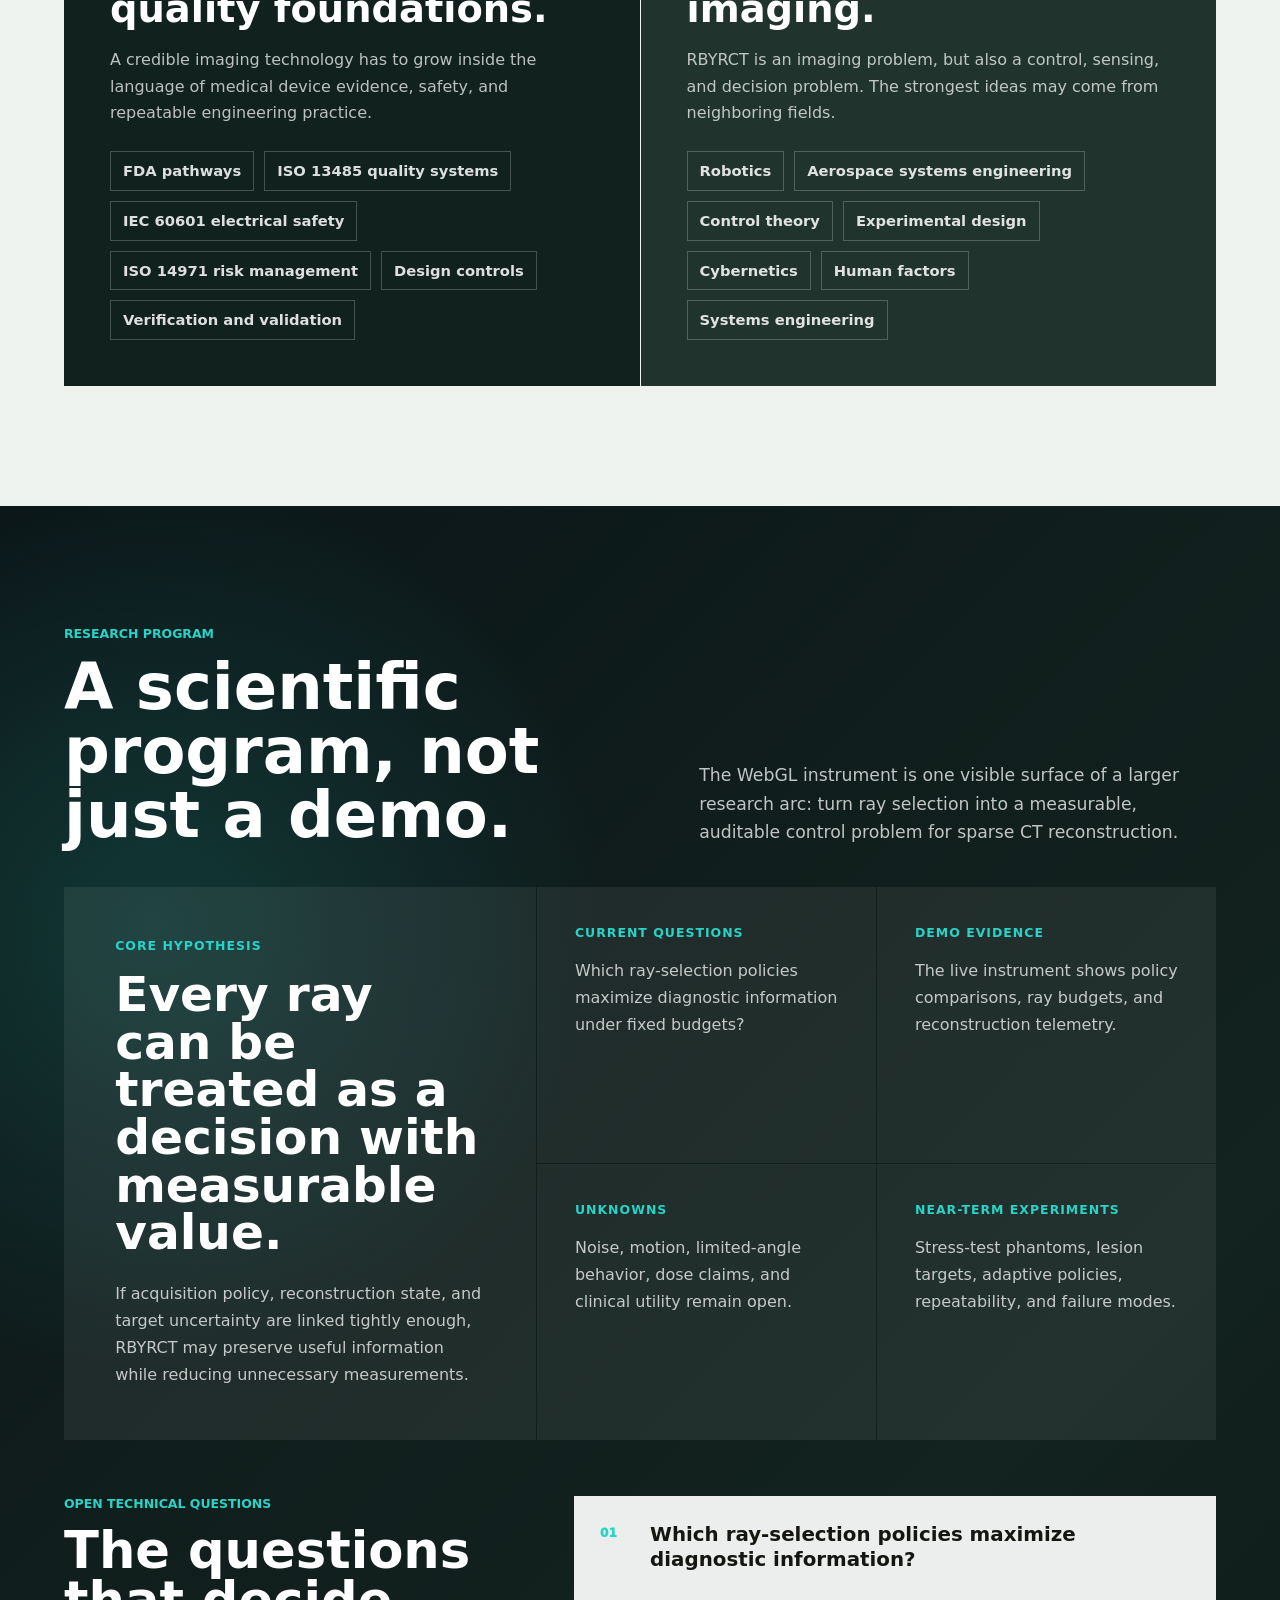
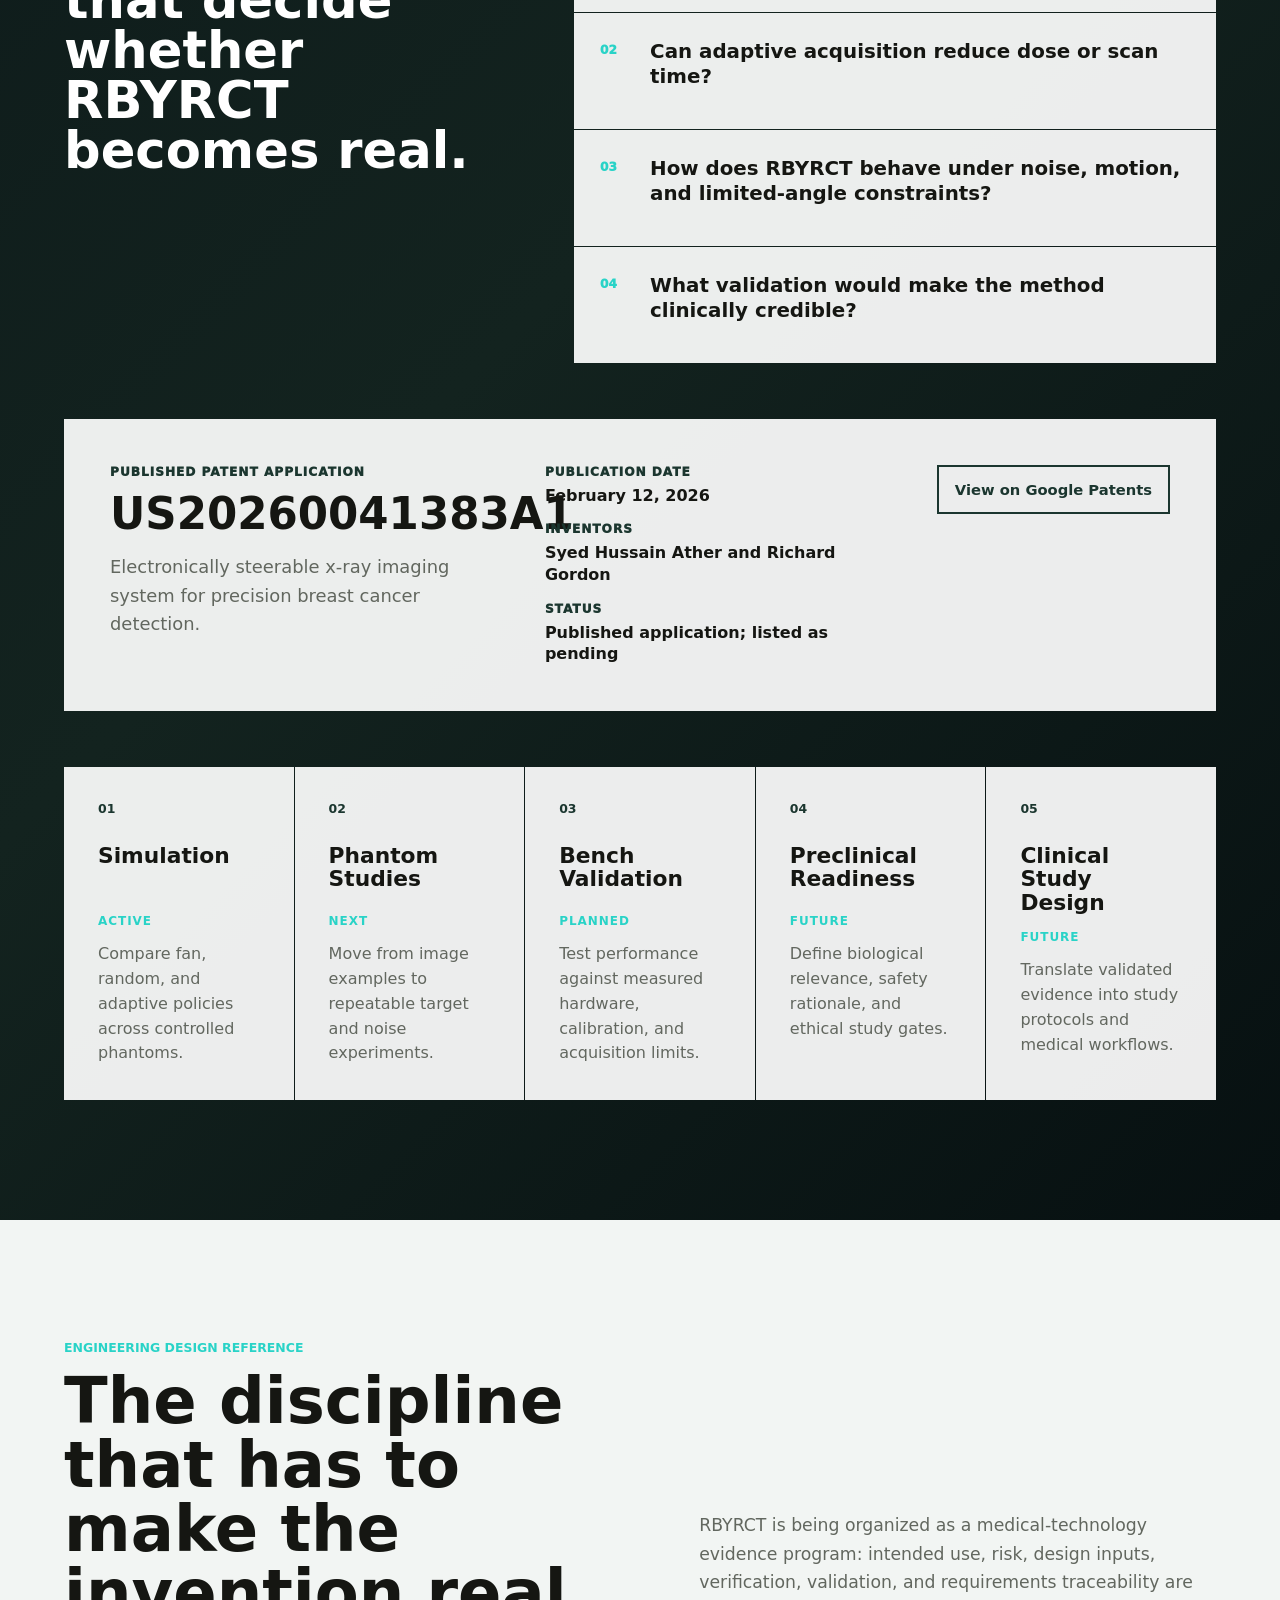
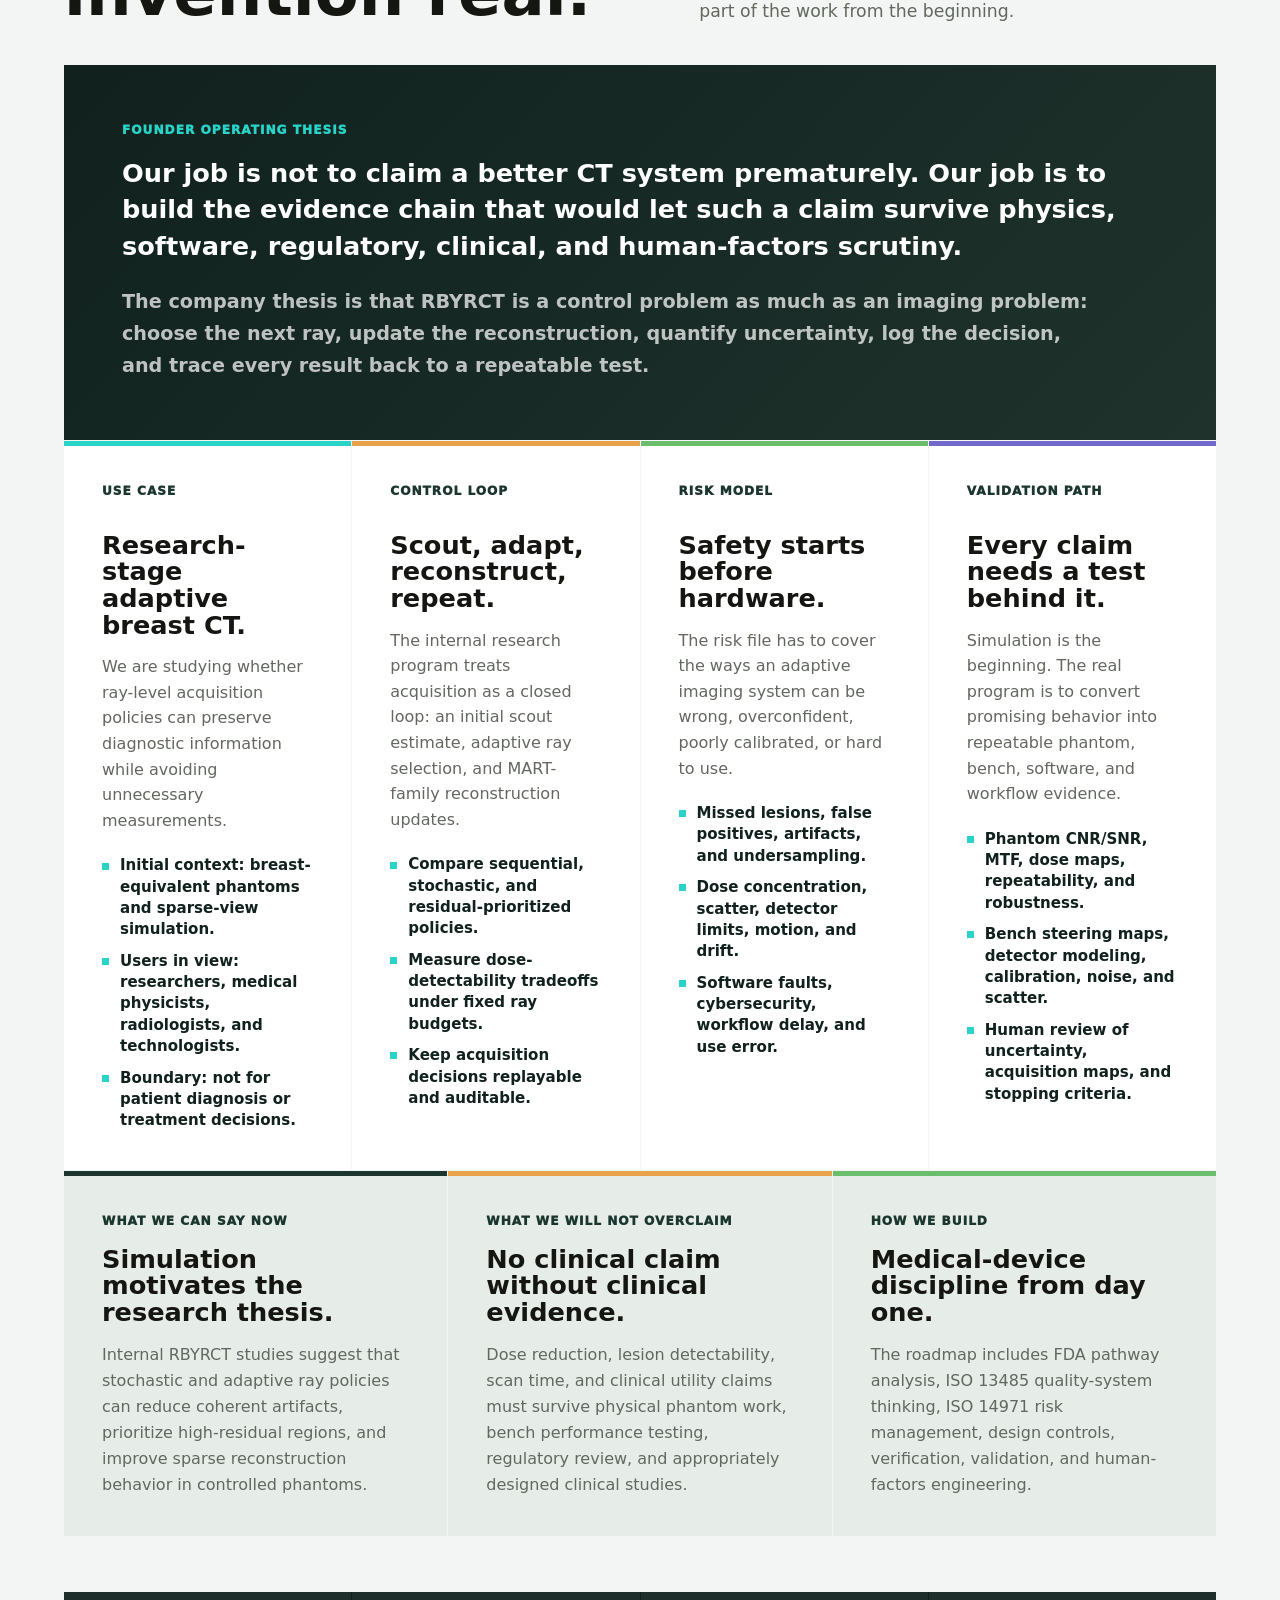
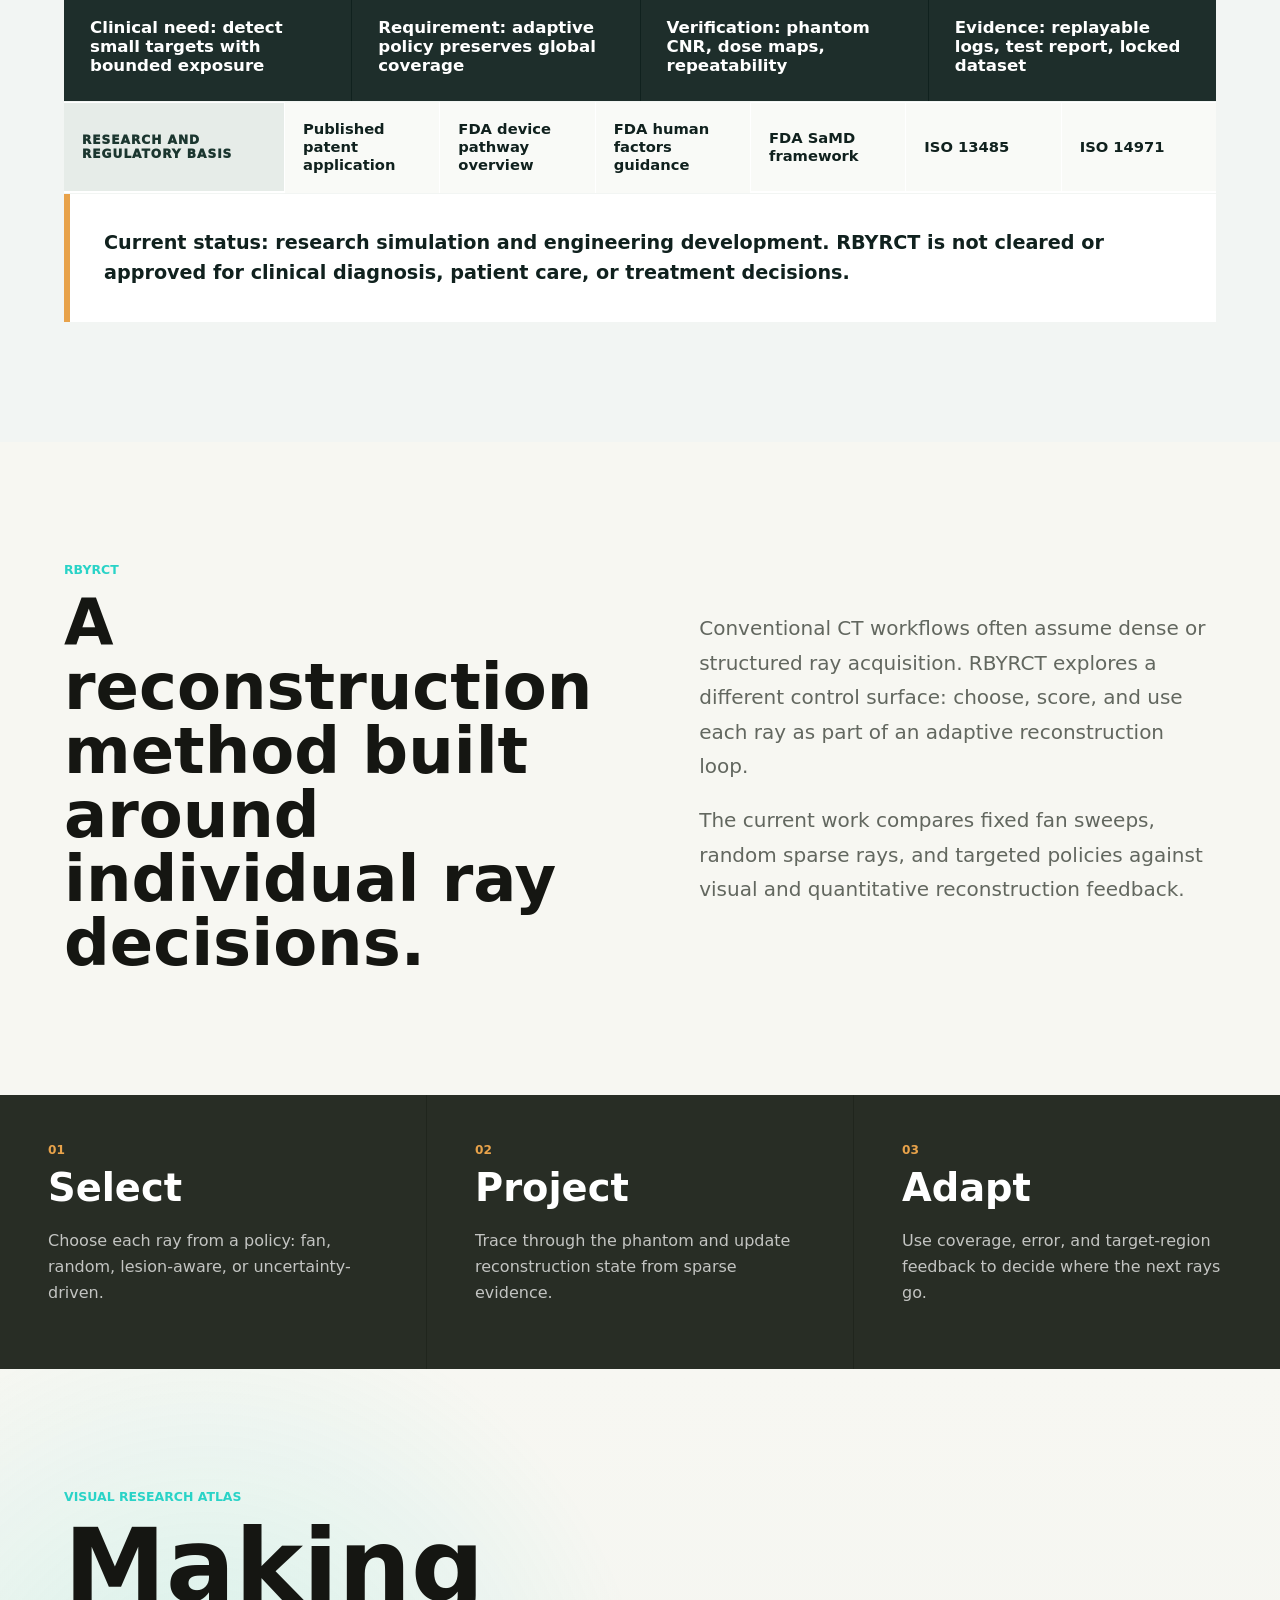
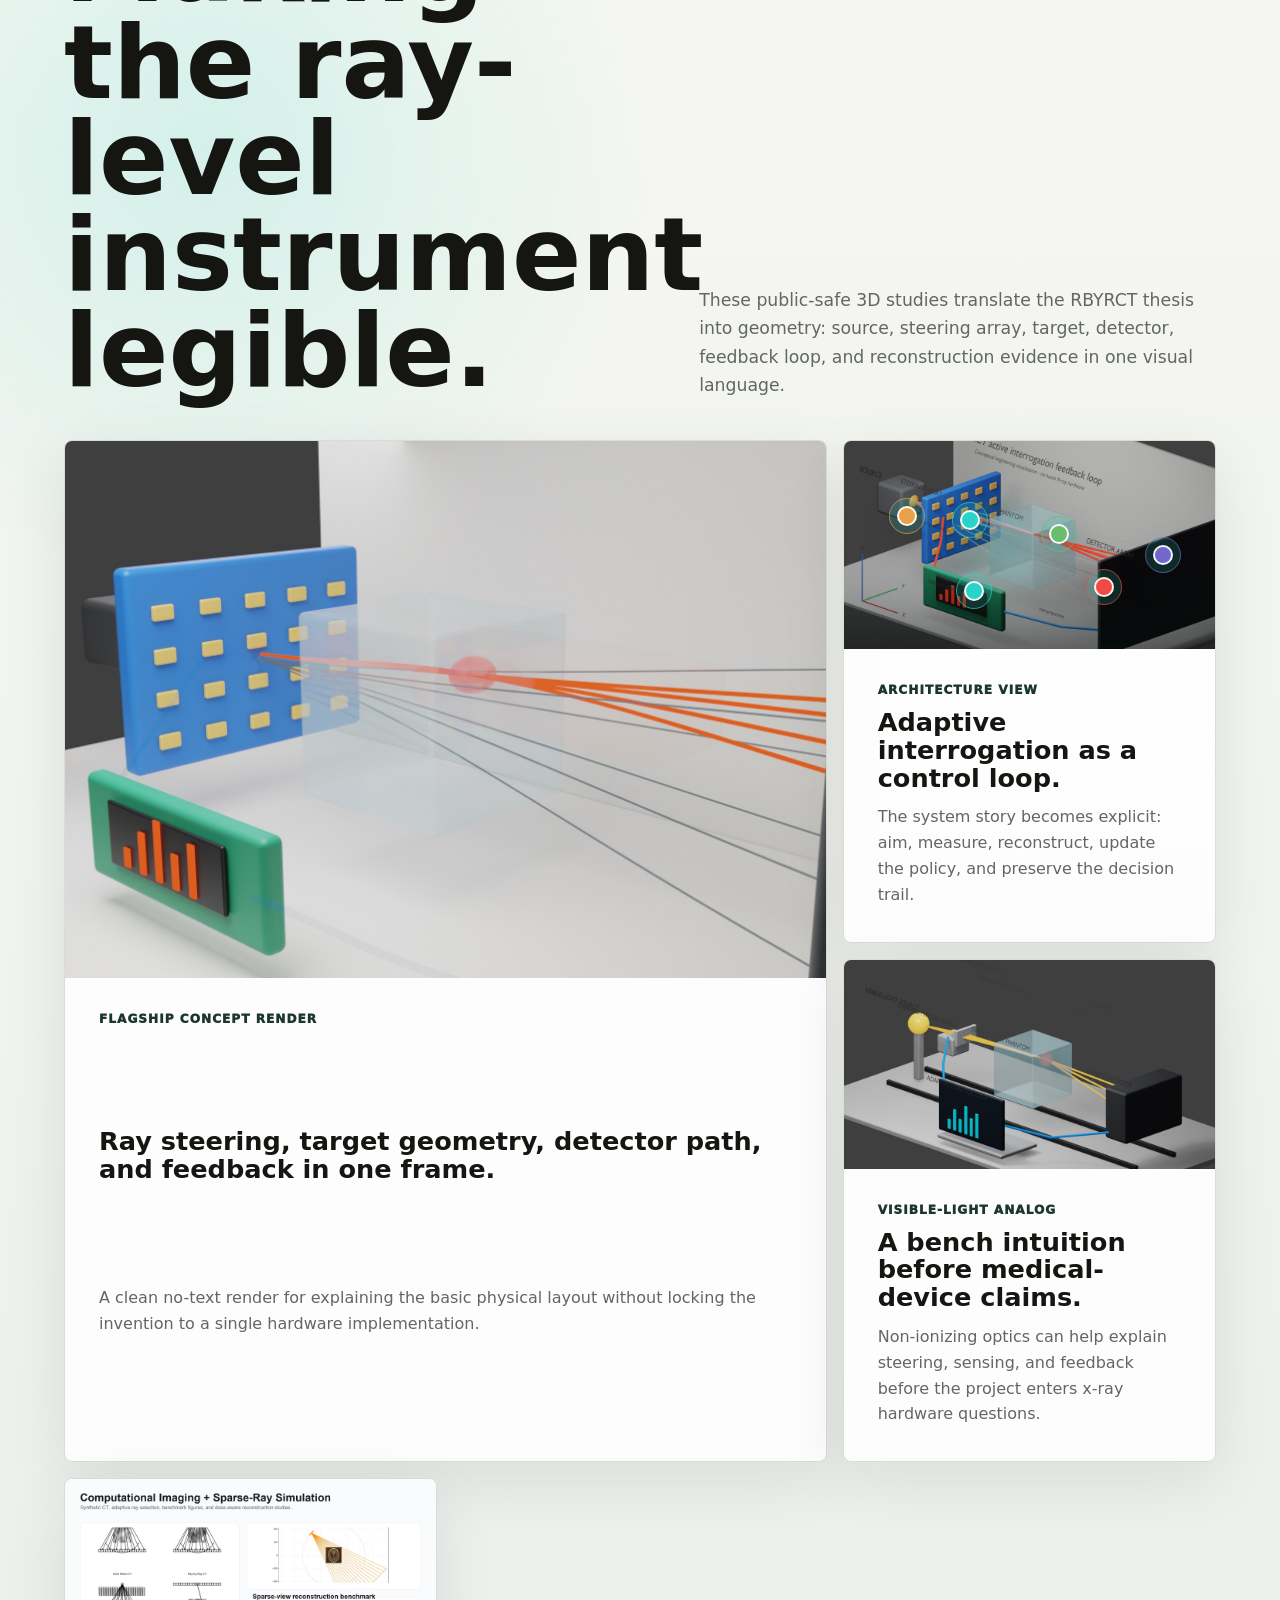
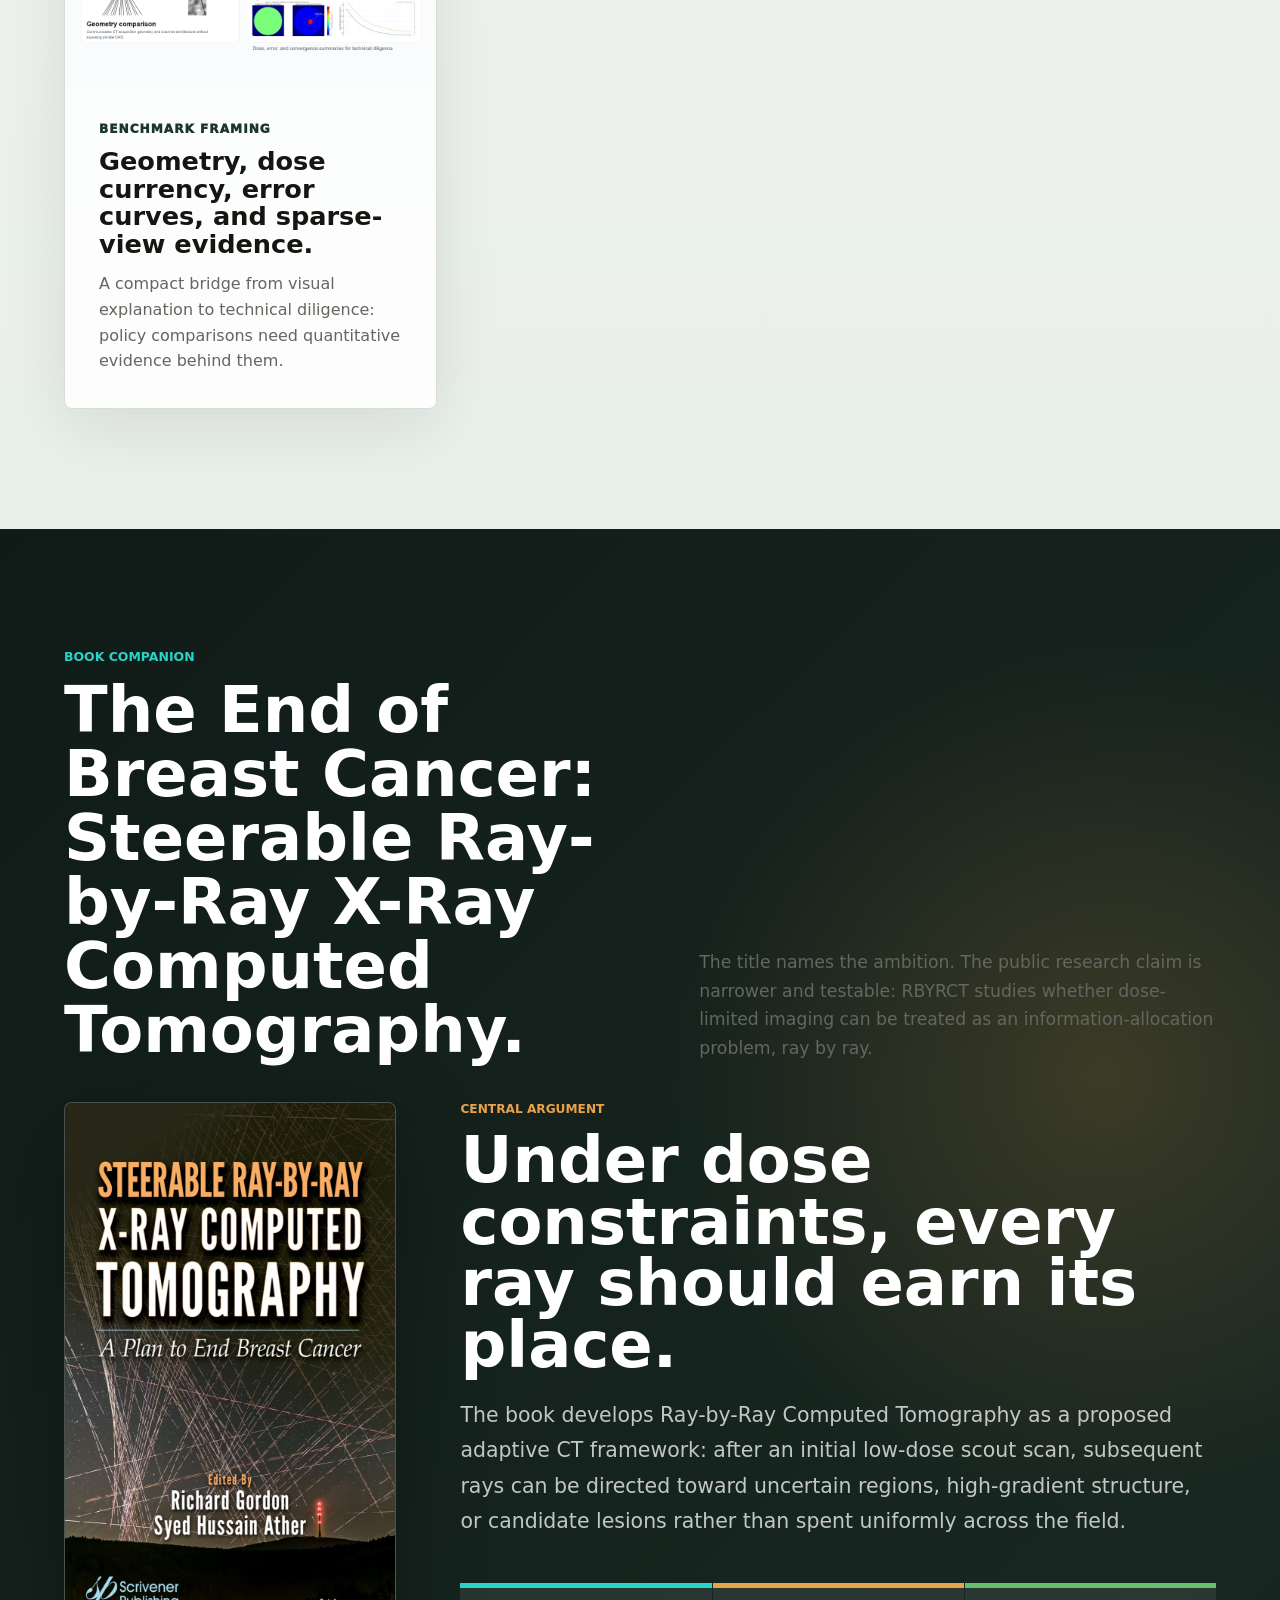
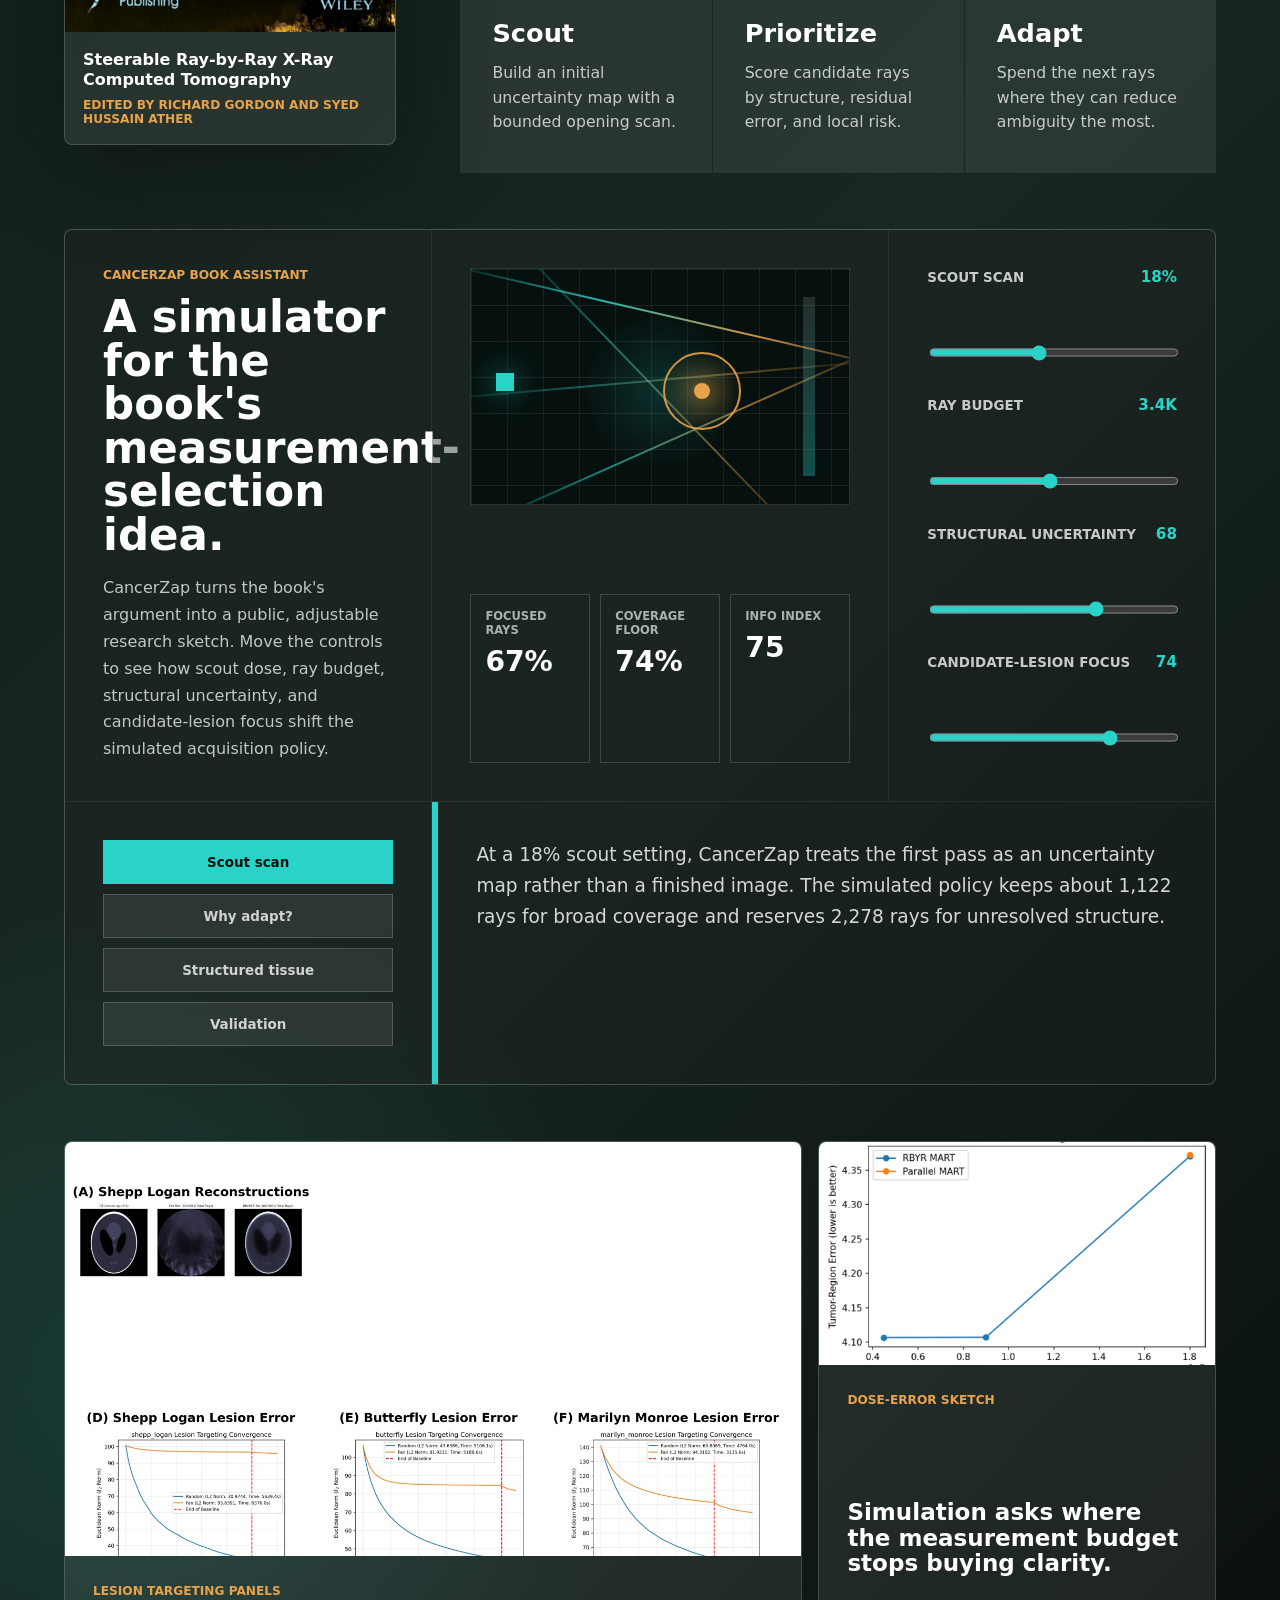
==== commit a3632cdb: "Add RBYRCT book companion assistant" ====
--- a/index.html
+++ b/index.html
@@ -6,12 +6,12 @@
     <title>Janus Sphere Innovations | RBYRCT</title>
     <meta
       name="description"
-      content="Janus Sphere Innovations develops RBYRCT, ray-by-ray computed tomography for sparse, adaptive imaging research."
+      content="Janus Sphere Innovations develops RBYRCT, ray-by-ray computed tomography for sparse, adaptive imaging research and the Steerable Ray-by-Ray X-Ray Computed Tomography book companion."
     >
     <meta property="og:title" content="Janus Sphere Innovations">
     <meta
       property="og:description"
-      content="Ray-by-ray computed tomography for sparse, adaptive imaging research."
+      content="Ray-by-ray computed tomography for sparse, adaptive imaging research and book companion simulation."
     >
     <meta property="og:type" content="website">
     <meta property="og:url" content="https://janus-sphere.com">
@@ -33,6 +33,7 @@
       <nav aria-label="Primary navigation">
         <a href="#rbyrct">RBYRCT</a>
         <a href="#visuals">Visuals</a>
+        <a href="#book">Book</a>
         <a href="#roadmap">Roadmap</a>
         <a href="#program">Program</a>
         <a href="#engineering">Engineering</a>
@@ -619,6 +620,163 @@
         </div>
       </section>
 
+      <section class="section book-companion" id="book" aria-labelledby="book-title">
+        <div class="section-heading book-heading">
+          <div>
+            <div class="section-kicker">Book companion</div>
+            <h2 id="book-title">The End of Breast Cancer: Steerable Ray-by-Ray X-Ray Computed Tomography.</h2>
+          </div>
+          <p>
+            The title names the ambition. The public research claim is narrower
+            and testable: RBYRCT studies whether dose-limited imaging can be
+            treated as an information-allocation problem, ray by ray.
+          </p>
+        </div>
+
+        <div class="book-feature">
+          <figure class="book-cover">
+            <img
+              src="assets/book-steerable-rbyrct-cover.jpg"
+              alt="Book cover for Steerable Ray-by-Ray X-Ray Computed Tomography: A Plan to End Breast Cancer"
+              loading="lazy"
+            >
+            <figcaption>
+              <strong>Steerable Ray-by-Ray X-Ray Computed Tomography</strong>
+              <span>Edited by Richard Gordon and Syed Hussain Ather</span>
+            </figcaption>
+          </figure>
+
+          <div class="book-thesis">
+            <span>Central argument</span>
+            <h3>Under dose constraints, every ray should earn its place.</h3>
+            <p>
+              The book develops Ray-by-Ray Computed Tomography as a proposed
+              adaptive CT framework: after an initial low-dose scout scan,
+              subsequent rays can be directed toward uncertain regions,
+              high-gradient structure, or candidate lesions rather than spent
+              uniformly across the field.
+            </p>
+            <div class="book-step-grid" aria-label="RBYRCT book thesis steps">
+              <article>
+                <strong>Scout</strong>
+                <p>Build an initial uncertainty map with a bounded opening scan.</p>
+              </article>
+              <article>
+                <strong>Prioritize</strong>
+                <p>Score candidate rays by structure, residual error, and local risk.</p>
+              </article>
+              <article>
+                <strong>Adapt</strong>
+                <p>Spend the next rays where they can reduce ambiguity the most.</p>
+              </article>
+            </div>
+          </div>
+        </div>
+
+        <div class="cancerzap-assistant" aria-labelledby="cancerzap-title">
+          <div class="cancerzap-copy">
+            <span>CancerZap book assistant</span>
+            <h3 id="cancerzap-title">A simulator for the book's measurement-selection idea.</h3>
+            <p>
+              CancerZap turns the book's argument into a public, adjustable
+              research sketch. Move the controls to see how scout dose, ray
+              budget, structural uncertainty, and candidate-lesion focus shift
+              the simulated acquisition policy.
+            </p>
+          </div>
+
+          <div class="cancerzap-stage">
+            <div class="cancerzap-field" data-cancerzap-field aria-hidden="true">
+              <span class="zap-ray zap-ray-one"></span>
+              <span class="zap-ray zap-ray-two"></span>
+              <span class="zap-ray zap-ray-three"></span>
+              <span class="zap-ray zap-ray-four"></span>
+              <i class="zap-source"></i>
+              <i class="zap-target"></i>
+              <i class="zap-detector"></i>
+            </div>
+            <dl class="cancerzap-metrics" aria-label="CancerZap simulated policy metrics">
+              <div>
+                <dt>Focused rays</dt>
+                <dd data-cancerzap-metric="focused">58%</dd>
+              </div>
+              <div>
+                <dt>Coverage floor</dt>
+                <dd data-cancerzap-metric="coverage">73%</dd>
+              </div>
+              <div>
+                <dt>Info index</dt>
+                <dd data-cancerzap-metric="information">79</dd>
+              </div>
+            </dl>
+          </div>
+
+          <form class="cancerzap-controls" aria-label="CancerZap simulator controls">
+            <label>
+              <span>Scout scan <strong data-cancerzap-value="scout">18%</strong></span>
+              <input type="range" min="5" max="35" value="18" data-cancerzap-control="scout">
+            </label>
+            <label>
+              <span>Ray budget <strong data-cancerzap-value="rays">3.4k</strong></span>
+              <input type="range" min="800" max="6200" step="100" value="3400" data-cancerzap-control="rays">
+            </label>
+            <label>
+              <span>Structural uncertainty <strong data-cancerzap-value="uncertainty">68</strong></span>
+              <input type="range" min="0" max="100" value="68" data-cancerzap-control="uncertainty">
+            </label>
+            <label>
+              <span>Candidate-lesion focus <strong data-cancerzap-value="lesion">74</strong></span>
+              <input type="range" min="0" max="100" value="74" data-cancerzap-control="lesion">
+            </label>
+          </form>
+
+          <div class="cancerzap-prompts" aria-label="CancerZap book assistant prompts">
+            <button type="button" class="active" data-cancerzap-prompt="scout">Scout scan</button>
+            <button type="button" data-cancerzap-prompt="adaptive">Why adapt?</button>
+            <button type="button" data-cancerzap-prompt="background">Structured tissue</button>
+            <button type="button" data-cancerzap-prompt="validation">Validation</button>
+          </div>
+
+          <p class="cancerzap-answer" data-cancerzap-answer>
+            A scout scan gives the system an initial map of anatomy, gradients,
+            and unresolved regions. CancerZap then treats later rays as a limited
+            budget to allocate toward the parts of the reconstruction still asking
+            the hardest questions.
+          </p>
+        </div>
+
+        <div class="book-figure-grid" aria-label="CancerZap simulation artifacts">
+          <figure>
+            <img
+              src="assets/cancerzap-lesion-targeting.jpg"
+              alt="Composite simulation panels for lesion-targeting adaptive RBYRCT experiments"
+              loading="lazy"
+            >
+            <figcaption>
+              <span>Lesion targeting panels</span>
+              <strong>Adaptive policies can be stress-tested against controlled targets.</strong>
+            </figcaption>
+          </figure>
+          <figure>
+            <img
+              src="assets/cancerzap-dose-error.jpg"
+              alt="Dose versus tumor error plot from RBYRCT simulation experiments"
+              loading="lazy"
+            >
+            <figcaption>
+              <span>Dose-error sketch</span>
+              <strong>Simulation asks where the measurement budget stops buying clarity.</strong>
+            </figcaption>
+          </figure>
+        </div>
+
+        <p class="research-boundary book-boundary">
+          CancerZap is a research and education simulator for the book companion.
+          It is not a medical device, not a diagnostic tool, not medical advice,
+          and not cleared or approved for patient care.
+        </p>
+      </section>
+
       <section class="section evidence" id="evidence" aria-labelledby="evidence-title">
         <div class="section-heading">
           <div>
--- a/styles.css
+++ b/styles.css
@@ -311,6 +311,7 @@
 .roadmap h2,
 .program h2,
 .engineering-reference h2,
+.book-companion h2,
 .evidence h2,
 .demo h2,
 .contact h2 {
@@ -1220,6 +1221,381 @@
   margin: 0;
 }
 
+.book-companion {
+  background:
+    radial-gradient(circle at 86% 18%, rgba(232, 162, 74, 0.18), transparent 27rem),
+    radial-gradient(circle at 12% 82%, rgba(41, 211, 199, 0.14), transparent 32rem),
+    linear-gradient(135deg, #101b18 0%, #182721 52%, #080d0c 100%);
+  color: #fff;
+}
+
+.book-heading {
+  align-items: start;
+}
+
+.book-heading p,
+.book-thesis p,
+.cancerzap-copy p,
+.cancerzap-answer {
+  color: rgba(255, 255, 255, 0.74);
+}
+
+.book-feature {
+  display: grid;
+  gap: clamp(24px, 5vw, 64px);
+  grid-template-columns: minmax(220px, 0.44fr) minmax(0, 1fr);
+  margin-bottom: clamp(28px, 5vw, 56px);
+}
+
+.book-cover {
+  align-self: start;
+  background: rgba(255, 255, 255, 0.08);
+  border: 1px solid rgba(255, 255, 255, 0.16);
+  border-radius: 8px;
+  box-shadow: 0 28px 90px rgba(0, 0, 0, 0.28);
+  margin: 0;
+  overflow: hidden;
+}
+
+.book-cover img {
+  aspect-ratio: 3 / 4.8;
+  object-fit: cover;
+  width: 100%;
+}
+
+.book-cover figcaption {
+  display: grid;
+  gap: 8px;
+  padding: 18px;
+}
+
+.book-cover strong {
+  font-size: 1rem;
+  line-height: 1.25;
+}
+
+.book-cover span,
+.book-thesis > span,
+.cancerzap-copy > span,
+.book-figure-grid span {
+  color: var(--amber);
+  display: block;
+  font-size: 0.76rem;
+  font-weight: 900;
+  text-transform: uppercase;
+}
+
+.book-thesis {
+  align-content: center;
+  display: grid;
+}
+
+.book-thesis h3 {
+  font-size: clamp(2.1rem, 5vw, 5.6rem);
+  line-height: 0.96;
+  margin: 14px 0 22px;
+  max-width: 980px;
+}
+
+.book-thesis p {
+  font-size: clamp(1.02rem, 1.6vw, 1.28rem);
+  line-height: 1.72;
+  margin: 0;
+  max-width: 900px;
+}
+
+.book-step-grid {
+  display: grid;
+  gap: 1px;
+  grid-template-columns: repeat(3, minmax(0, 1fr));
+  margin-top: clamp(24px, 4vw, 44px);
+}
+
+.book-step-grid article {
+  background: rgba(255, 255, 255, 0.08);
+  border-top: 5px solid var(--teal);
+  min-height: 190px;
+  padding: clamp(22px, 3vw, 32px);
+}
+
+.book-step-grid article:nth-child(2) {
+  border-top-color: var(--amber);
+}
+
+.book-step-grid article:nth-child(3) {
+  border-top-color: var(--green);
+}
+
+.book-step-grid strong {
+  display: block;
+  font-size: clamp(1.34rem, 2vw, 2rem);
+  line-height: 1.05;
+  margin-bottom: 14px;
+}
+
+.book-step-grid p {
+  font-size: 0.98rem;
+  line-height: 1.58;
+}
+
+.cancerzap-assistant {
+  background: rgba(255, 255, 255, 0.075);
+  border: 1px solid rgba(255, 255, 255, 0.16);
+  border-radius: 8px;
+  display: grid;
+  gap: 1px;
+  grid-template-columns: minmax(260px, 0.9fr) minmax(300px, 1.12fr) minmax(280px, 0.8fr);
+  overflow: hidden;
+}
+
+.cancerzap-copy,
+.cancerzap-stage,
+.cancerzap-controls,
+.cancerzap-prompts,
+.cancerzap-answer {
+  background: rgba(4, 10, 9, 0.38);
+  padding: clamp(22px, 3vw, 38px);
+}
+
+.cancerzap-copy h3 {
+  font-size: clamp(1.8rem, 3.4vw, 3.5rem);
+  line-height: 1;
+  margin: 14px 0 18px;
+}
+
+.cancerzap-copy p {
+  line-height: 1.68;
+  margin: 0;
+}
+
+.cancerzap-stage {
+  display: grid;
+  gap: 18px;
+}
+
+.cancerzap-field {
+  --zap-focus: 58%;
+  --zap-size: 76px;
+  aspect-ratio: 16 / 10;
+  background:
+    radial-gradient(circle at var(--zap-focus) 52%, rgba(232, 162, 74, 0.28), transparent 16%),
+    radial-gradient(circle at 50% 52%, rgba(41, 211, 199, 0.16), transparent 34%),
+    linear-gradient(rgba(255, 255, 255, 0.08) 1px, transparent 1px),
+    linear-gradient(90deg, rgba(255, 255, 255, 0.07) 1px, transparent 1px),
+    #06110f;
+  background-size: auto, auto, 36px 36px, 36px 36px, auto;
+  border: 1px solid rgba(255, 255, 255, 0.14);
+  overflow: hidden;
+  position: relative;
+}
+
+.zap-ray,
+.zap-source,
+.zap-target,
+.zap-detector {
+  position: absolute;
+}
+
+.zap-ray {
+  background: linear-gradient(90deg, transparent, rgba(41, 211, 199, 0.86), rgba(232, 162, 74, 0.88), transparent);
+  height: 2px;
+  left: -12%;
+  top: 50%;
+  transform-origin: center;
+  width: 124%;
+}
+
+.zap-ray-one {
+  transform: rotate(13deg) translateY(-72px);
+}
+
+.zap-ray-two {
+  opacity: 0.72;
+  transform: rotate(-24deg) translateY(52px);
+}
+
+.zap-ray-three {
+  opacity: 0.54;
+  transform: rotate(46deg) translateY(4px);
+}
+
+.zap-ray-four {
+  opacity: 0.46;
+  transform: rotate(-5deg) translateY(-8px);
+}
+
+.zap-source {
+  background: var(--teal);
+  box-shadow: 0 0 28px rgba(41, 211, 199, 0.62);
+  height: 18px;
+  left: 9%;
+  top: 48%;
+  transform: translate(-50%, -50%);
+  width: 18px;
+}
+
+.zap-target {
+  border: 2px solid rgba(232, 162, 74, 0.9);
+  border-radius: 50%;
+  height: var(--zap-size);
+  left: var(--zap-focus);
+  top: 52%;
+  transform: translate(-50%, -50%);
+  width: var(--zap-size);
+}
+
+.zap-target::after {
+  background: var(--amber);
+  border-radius: 50%;
+  box-shadow: 0 0 26px rgba(232, 162, 74, 0.58);
+  content: "";
+  height: 16px;
+  left: 50%;
+  position: absolute;
+  top: 50%;
+  transform: translate(-50%, -50%);
+  width: 16px;
+}
+
+.zap-detector {
+  background: linear-gradient(180deg, rgba(255, 255, 255, 0.12), rgba(41, 211, 199, 0.32));
+  bottom: 12%;
+  right: 9%;
+  top: 12%;
+  width: 12px;
+}
+
+.cancerzap-metrics {
+  display: grid;
+  gap: 10px;
+  grid-template-columns: repeat(3, 1fr);
+  margin: 0;
+}
+
+.cancerzap-metrics div {
+  border: 1px solid rgba(255, 255, 255, 0.16);
+  padding: 14px;
+}
+
+.cancerzap-metrics dt {
+  color: rgba(255, 255, 255, 0.64);
+  font-size: 0.72rem;
+  font-weight: 850;
+  margin-bottom: 8px;
+  text-transform: uppercase;
+}
+
+.cancerzap-metrics dd {
+  font-size: clamp(1.28rem, 2.2vw, 2rem);
+  font-weight: 850;
+  margin: 0;
+}
+
+.cancerzap-controls {
+  display: grid;
+  gap: 18px;
+}
+
+.cancerzap-controls label {
+  display: grid;
+  gap: 10px;
+}
+
+.cancerzap-controls label span {
+  align-items: baseline;
+  color: rgba(255, 255, 255, 0.76);
+  display: flex;
+  font-size: 0.84rem;
+  font-weight: 850;
+  justify-content: space-between;
+  text-transform: uppercase;
+}
+
+.cancerzap-controls strong {
+  color: var(--teal);
+  font-size: 0.95rem;
+}
+
+.cancerzap-controls input {
+  accent-color: var(--teal);
+  width: 100%;
+}
+
+.cancerzap-prompts {
+  display: grid;
+  gap: 10px;
+  grid-column: 1 / 2;
+}
+
+.cancerzap-prompts button {
+  background: rgba(255, 255, 255, 0.08);
+  border: 1px solid rgba(255, 255, 255, 0.18);
+  color: rgba(255, 255, 255, 0.78);
+  cursor: pointer;
+  font: inherit;
+  font-size: 0.84rem;
+  font-weight: 850;
+  min-height: 44px;
+  padding: 8px 10px;
+}
+
+.cancerzap-prompts button.active,
+.cancerzap-prompts button:hover {
+  background: var(--teal);
+  border-color: var(--teal);
+  color: #06110f;
+}
+
+.cancerzap-answer {
+  border-left: 6px solid var(--teal);
+  color: rgba(255, 255, 255, 0.82);
+  font-size: clamp(1rem, 1.45vw, 1.18rem);
+  grid-column: 2 / 4;
+  line-height: 1.66;
+  margin: 0;
+}
+
+.book-figure-grid {
+  display: grid;
+  gap: 16px;
+  grid-template-columns: minmax(0, 1.3fr) minmax(280px, 0.7fr);
+  margin-top: clamp(28px, 5vw, 56px);
+}
+
+.book-figure-grid figure {
+  background: rgba(255, 255, 255, 0.08);
+  border: 1px solid rgba(255, 255, 255, 0.16);
+  border-radius: 8px;
+  display: grid;
+  grid-template-rows: auto 1fr;
+  margin: 0;
+  overflow: hidden;
+}
+
+.book-figure-grid img {
+  aspect-ratio: 16 / 9;
+  background: #06110f;
+  object-fit: cover;
+  width: 100%;
+}
+
+.book-figure-grid figcaption {
+  display: grid;
+  gap: 10px;
+  padding: clamp(18px, 3vw, 28px);
+}
+
+.book-figure-grid strong {
+  display: block;
+  font-size: clamp(1.1rem, 1.8vw, 1.7rem);
+  line-height: 1.12;
+}
+
+.book-boundary {
+  background: rgba(255, 255, 255, 0.92);
+  margin-top: 16px;
+}
+
 .evidence {
   background: #edf1ec;
 }
@@ -1638,6 +2014,10 @@
   .traceability-strip,
   .source-grid,
   .visual-atlas-grid,
+  .book-feature,
+  .book-step-grid,
+  .cancerzap-assistant,
+  .book-figure-grid,
   .lab-grid,
   .demo,
   .contact {
@@ -1678,6 +2058,15 @@
   .strategy-arena,
   .ask-panel {
     min-height: auto;
+  }
+
+  .cancerzap-prompts,
+  .cancerzap-answer {
+    grid-column: auto;
+  }
+
+  .book-cover {
+    max-width: 420px;
   }
 
   .identity-visual {
@@ -1702,8 +2091,15 @@
   }
 
   .strategy-controls,
-  .strategy-metrics {
+  .strategy-metrics,
+  .cancerzap-metrics {
     grid-template-columns: 1fr;
+  }
+
+  .cancerzap-controls label span {
+    align-items: start;
+    flex-direction: column;
+    gap: 4px;
   }
 
   .hotspot.source,
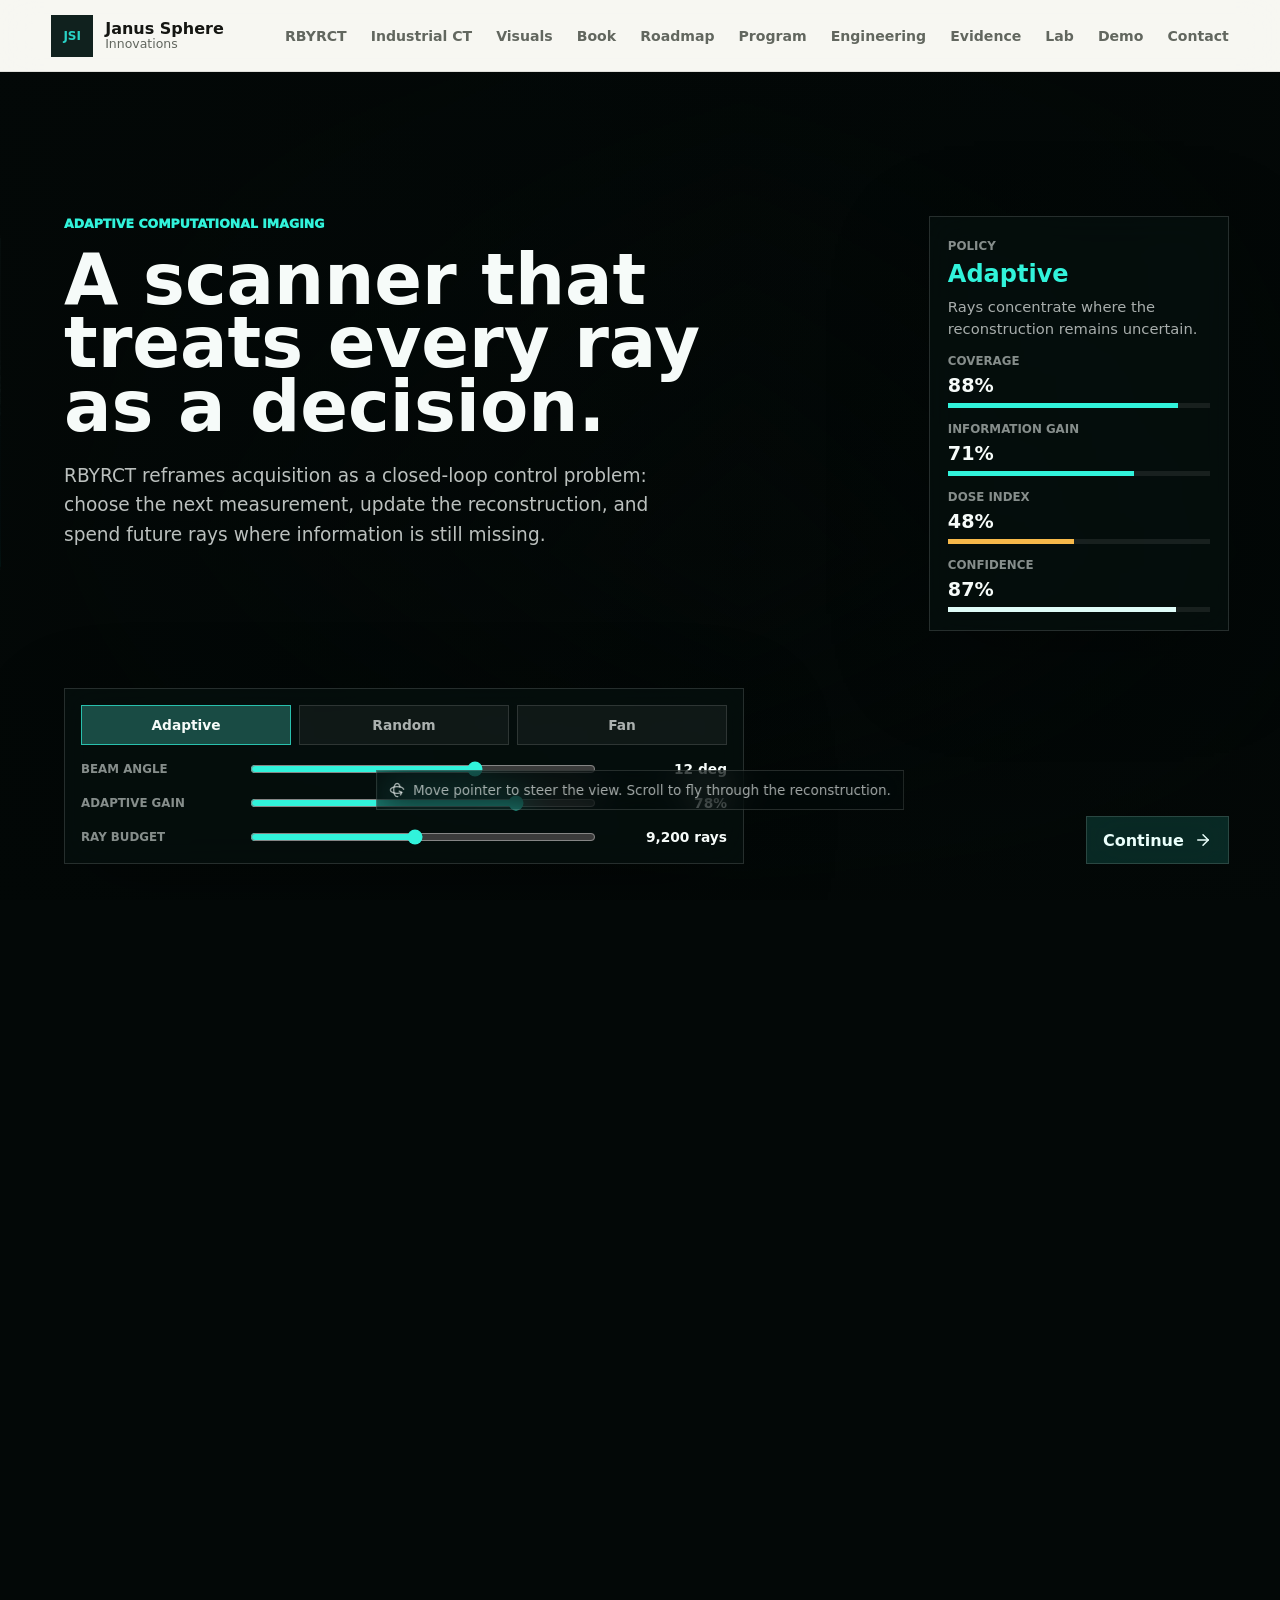
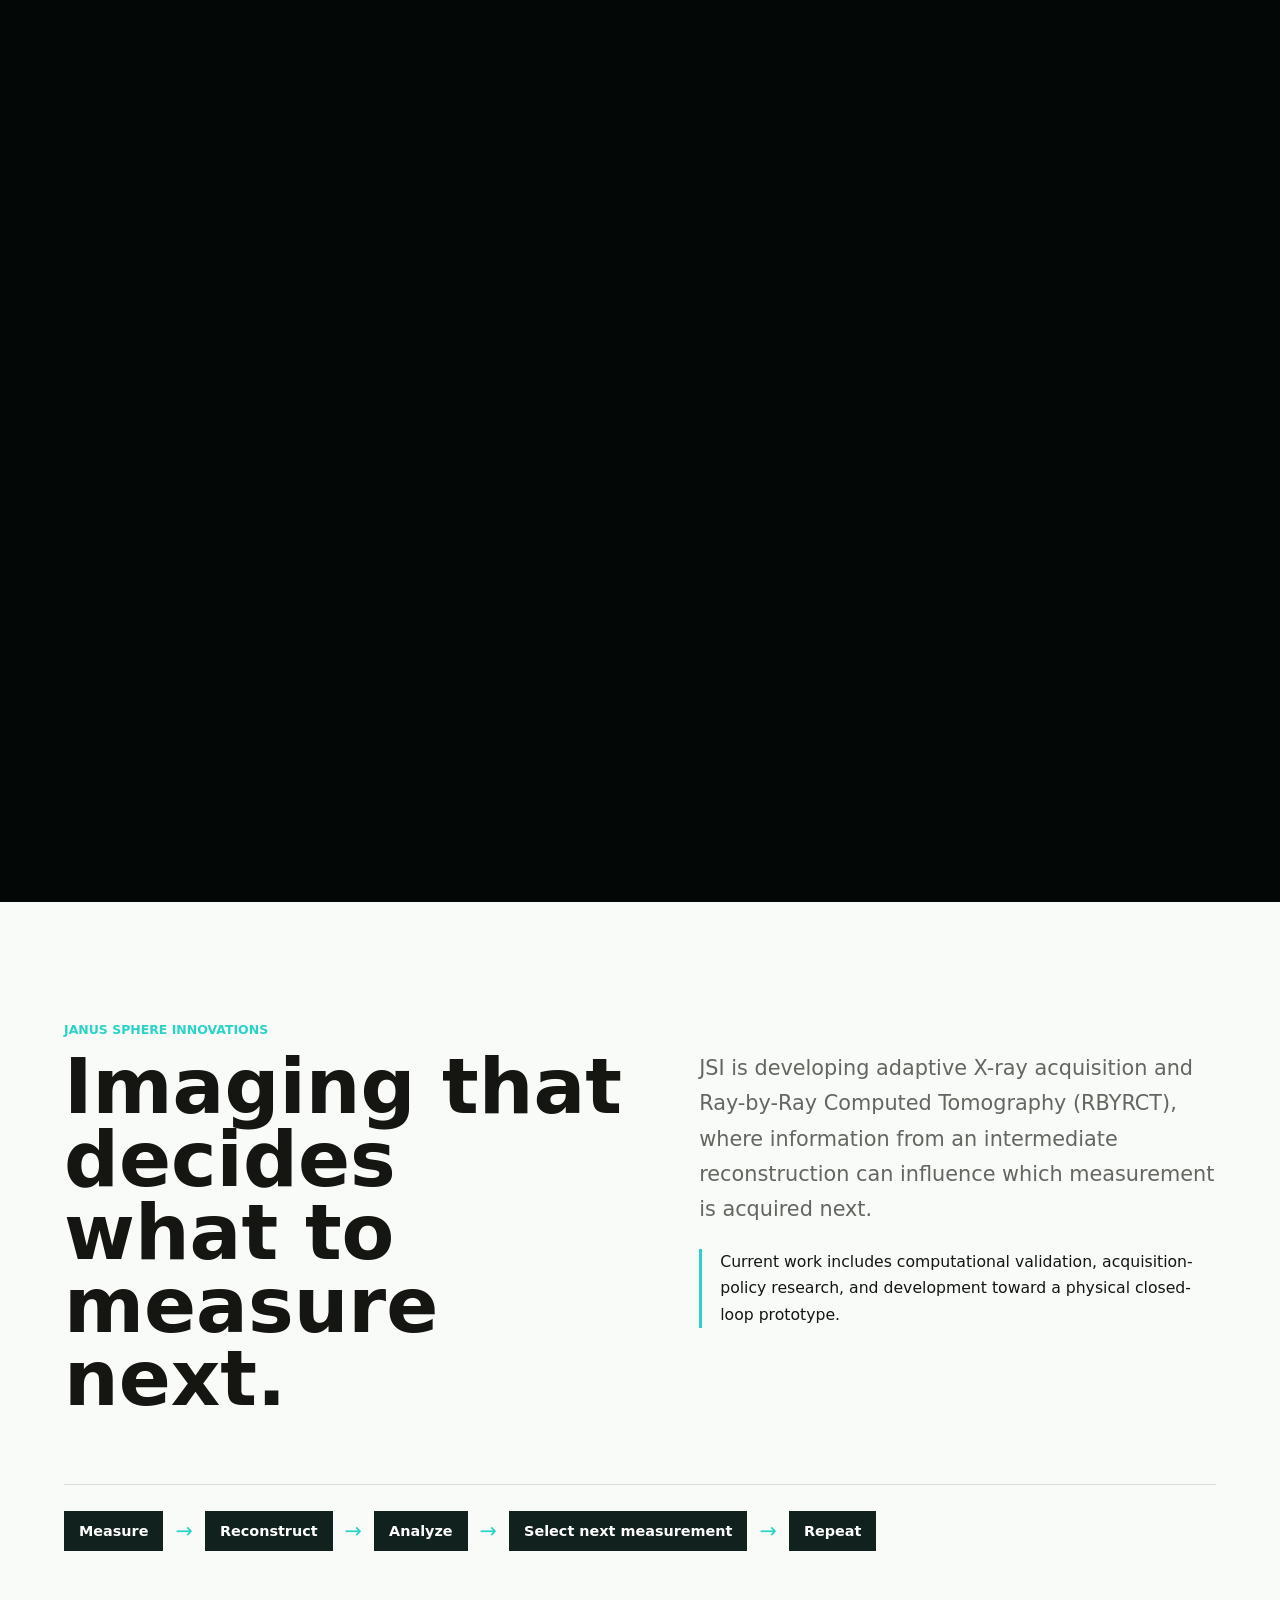
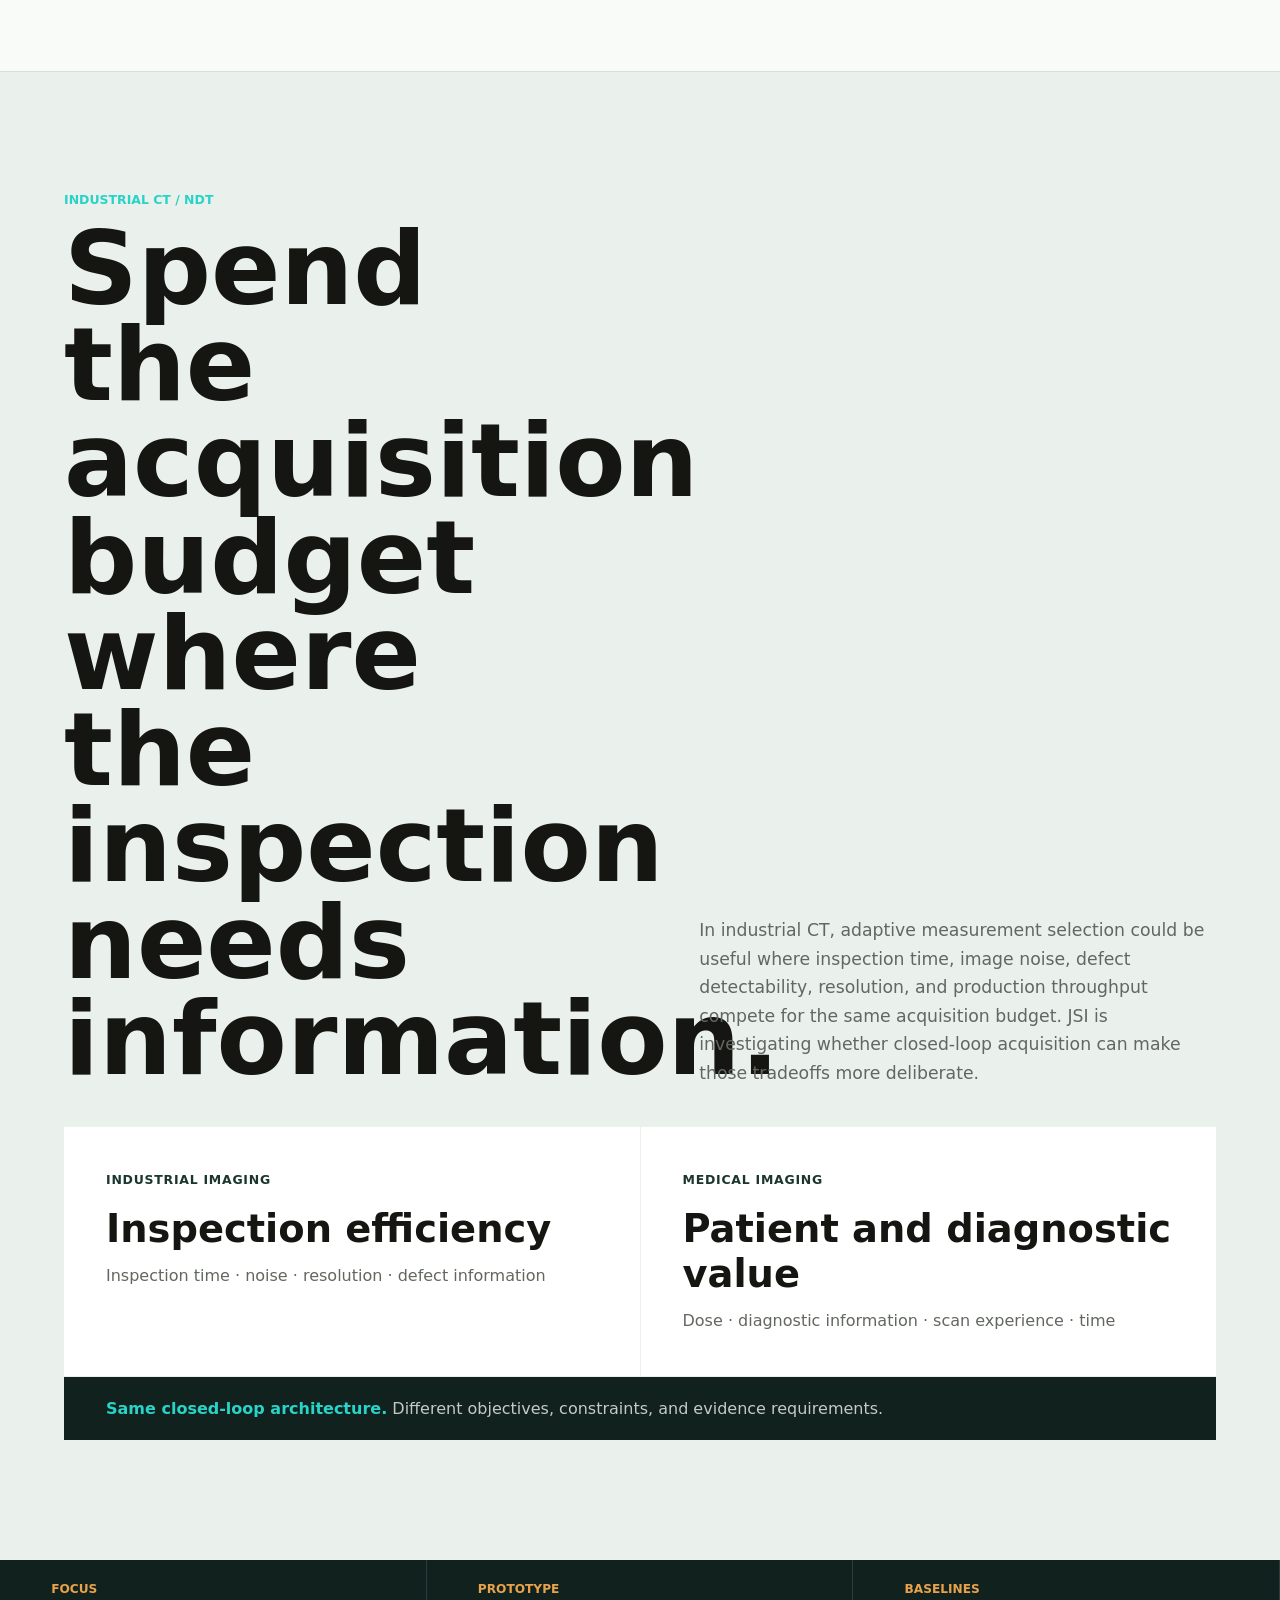
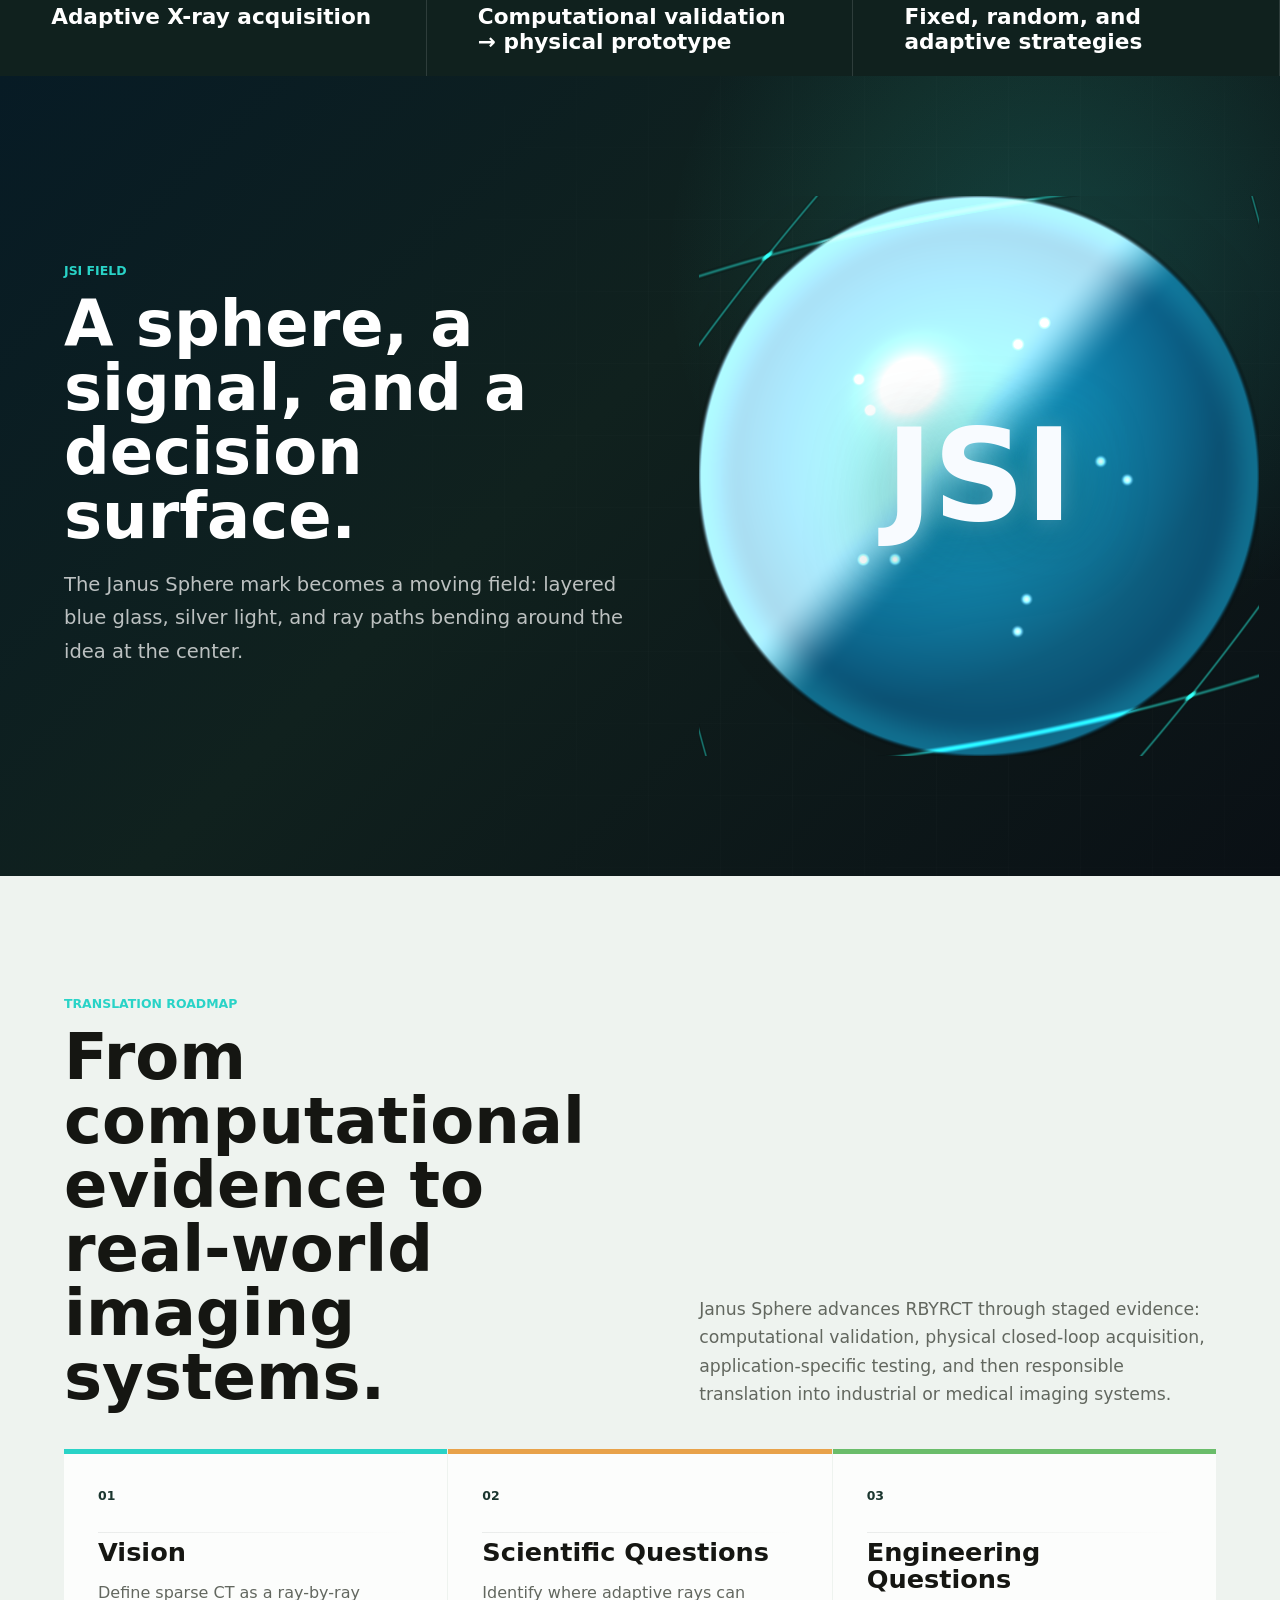
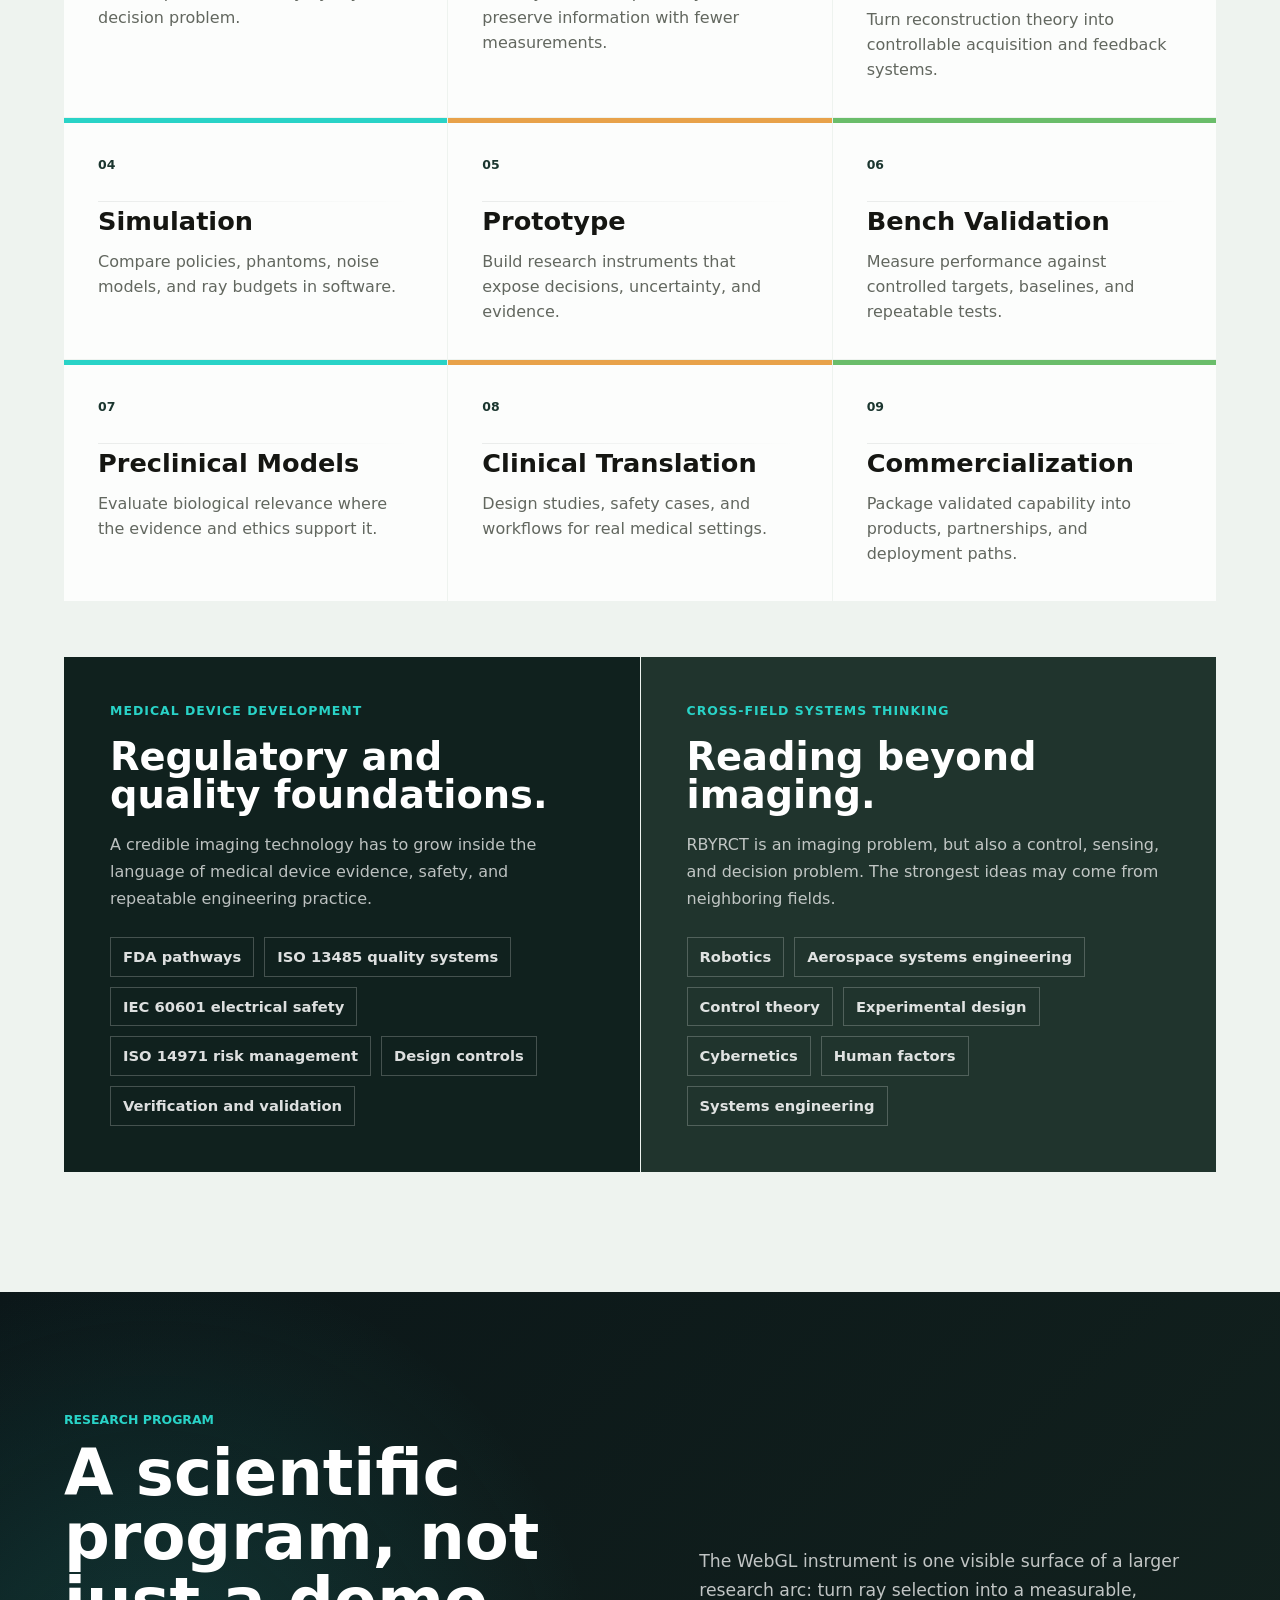
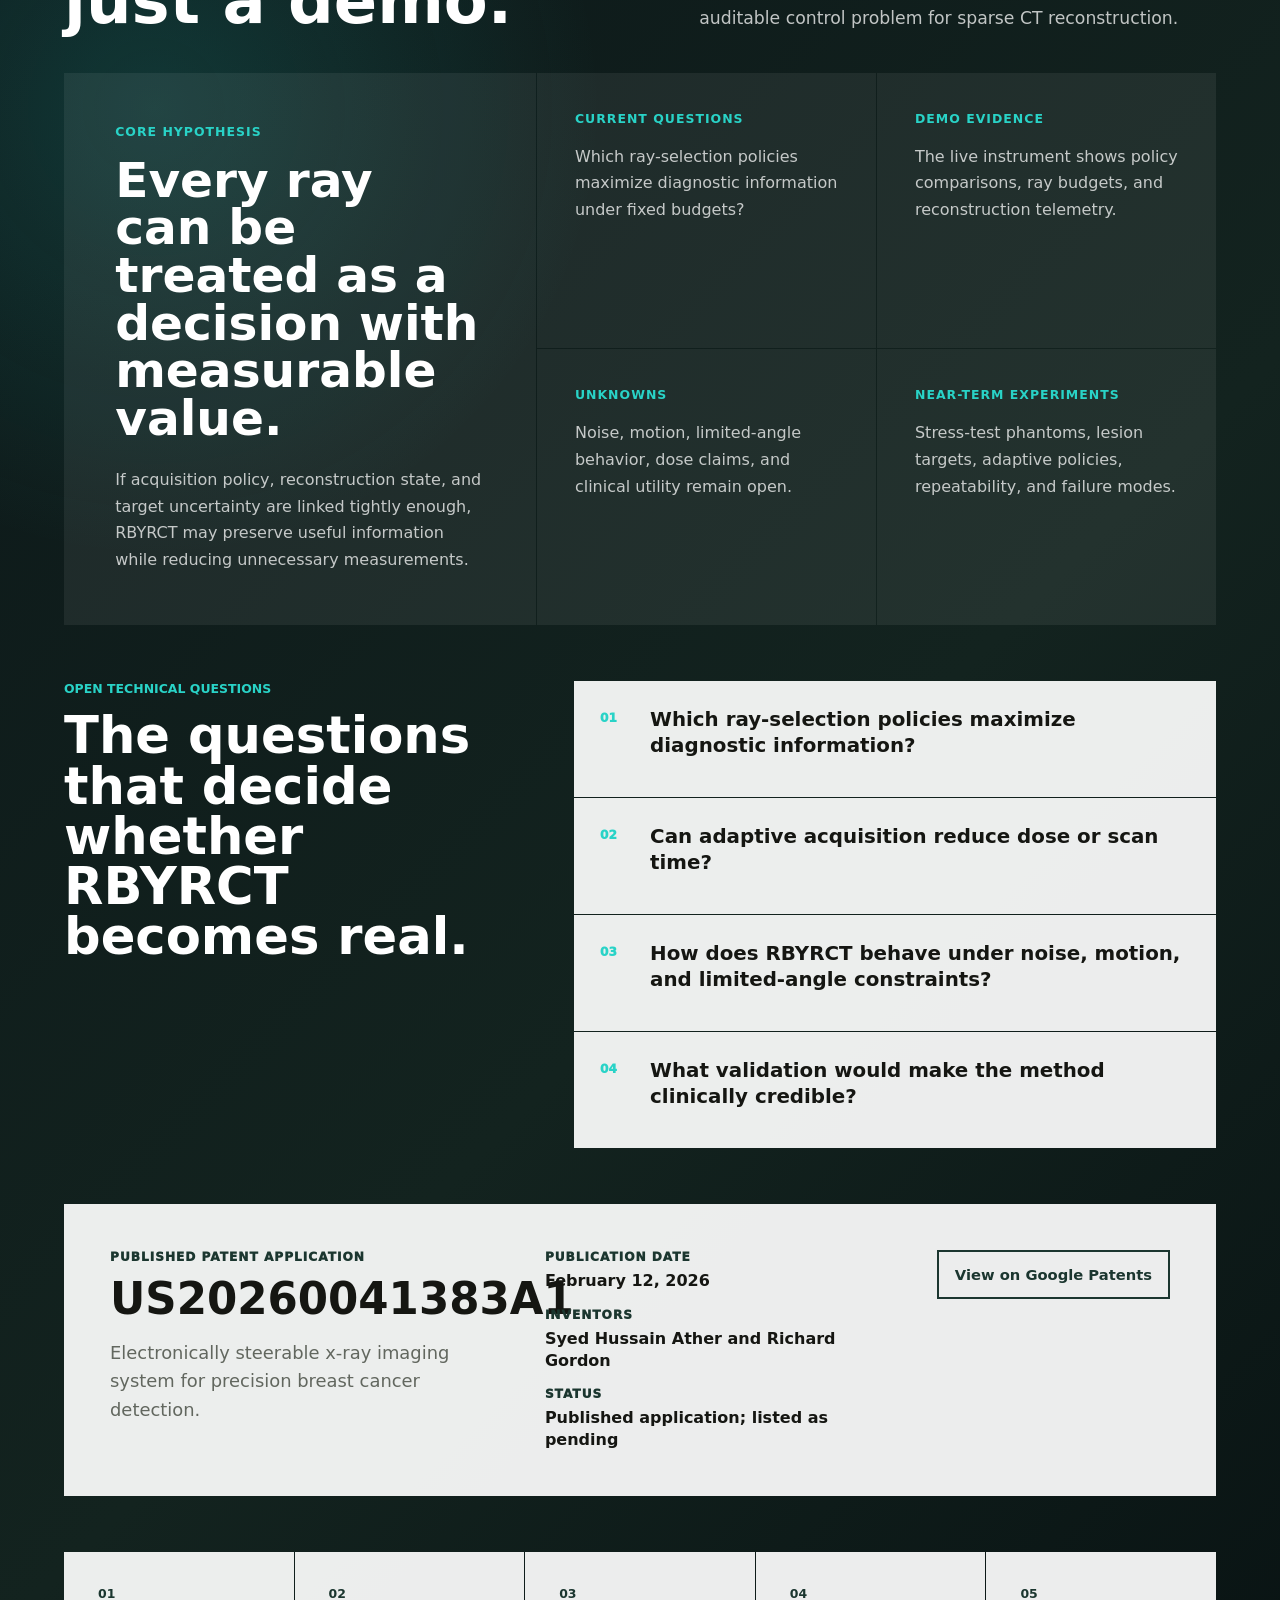
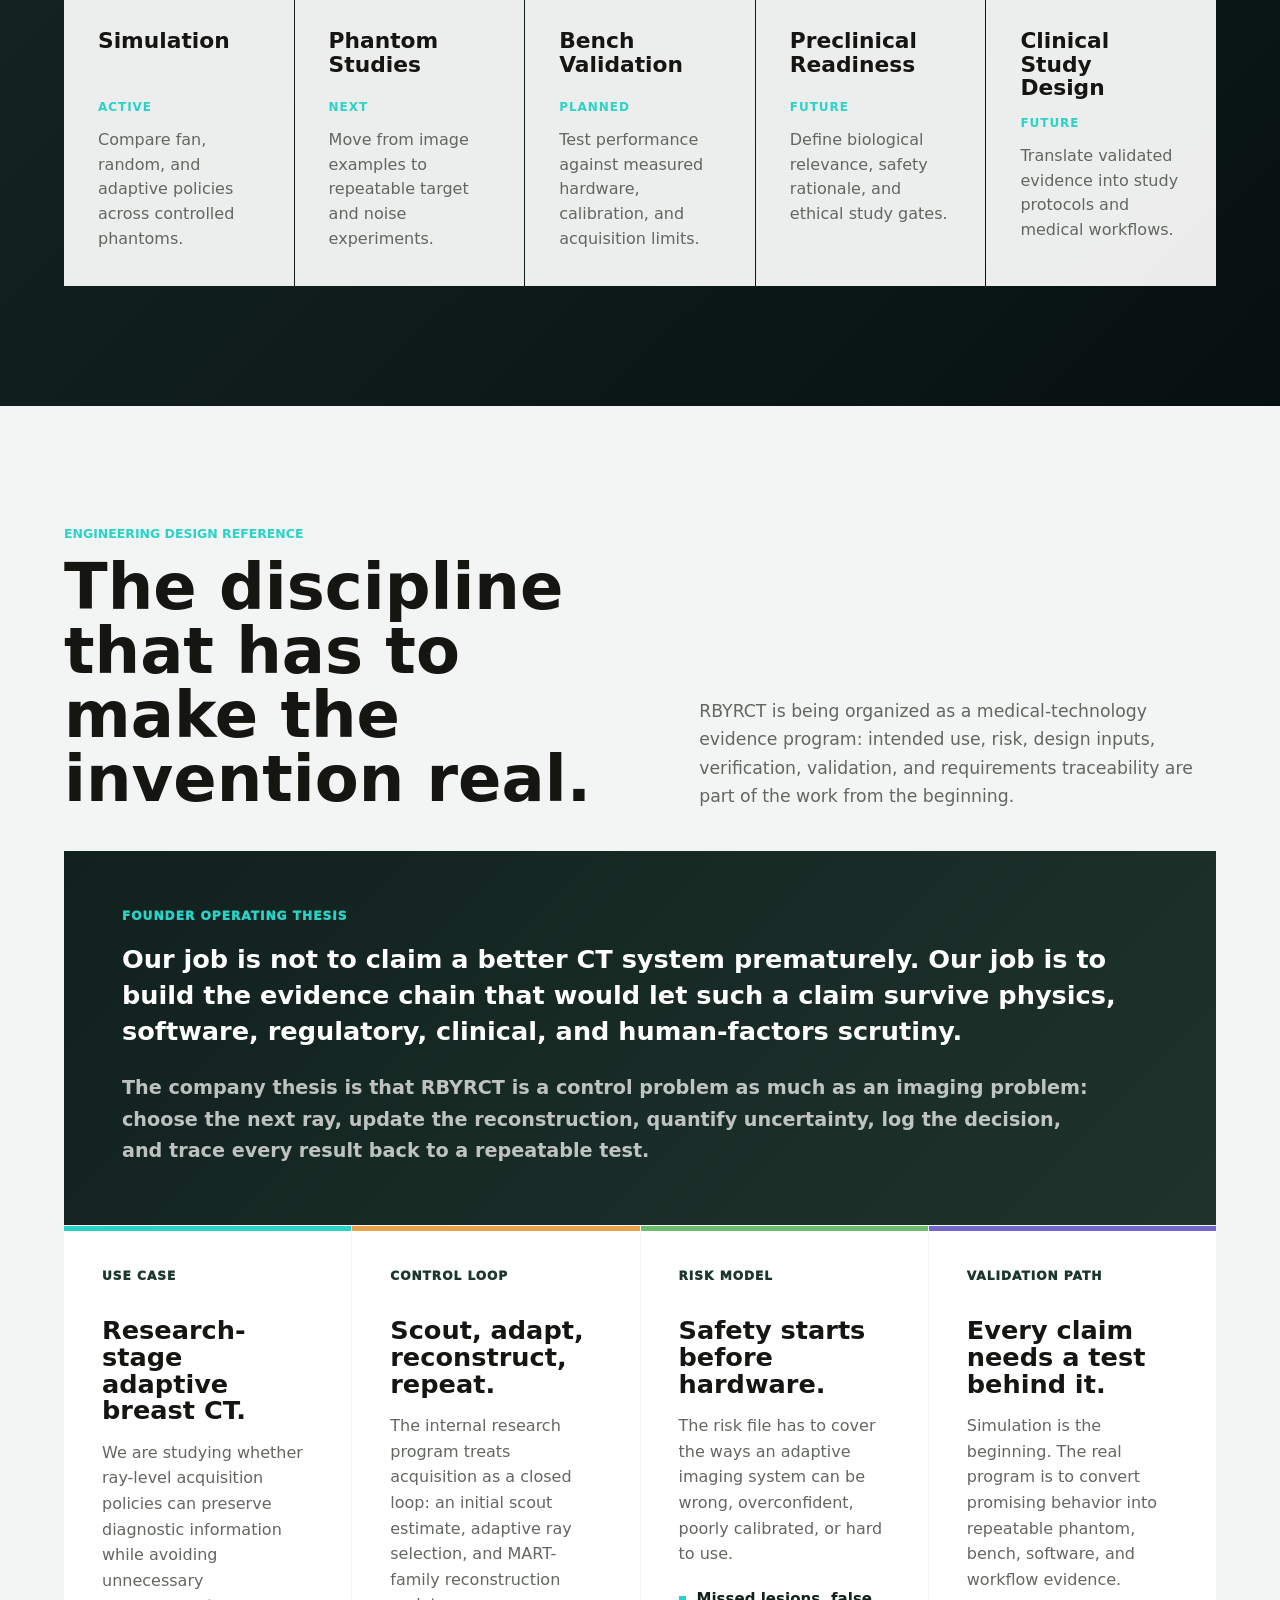
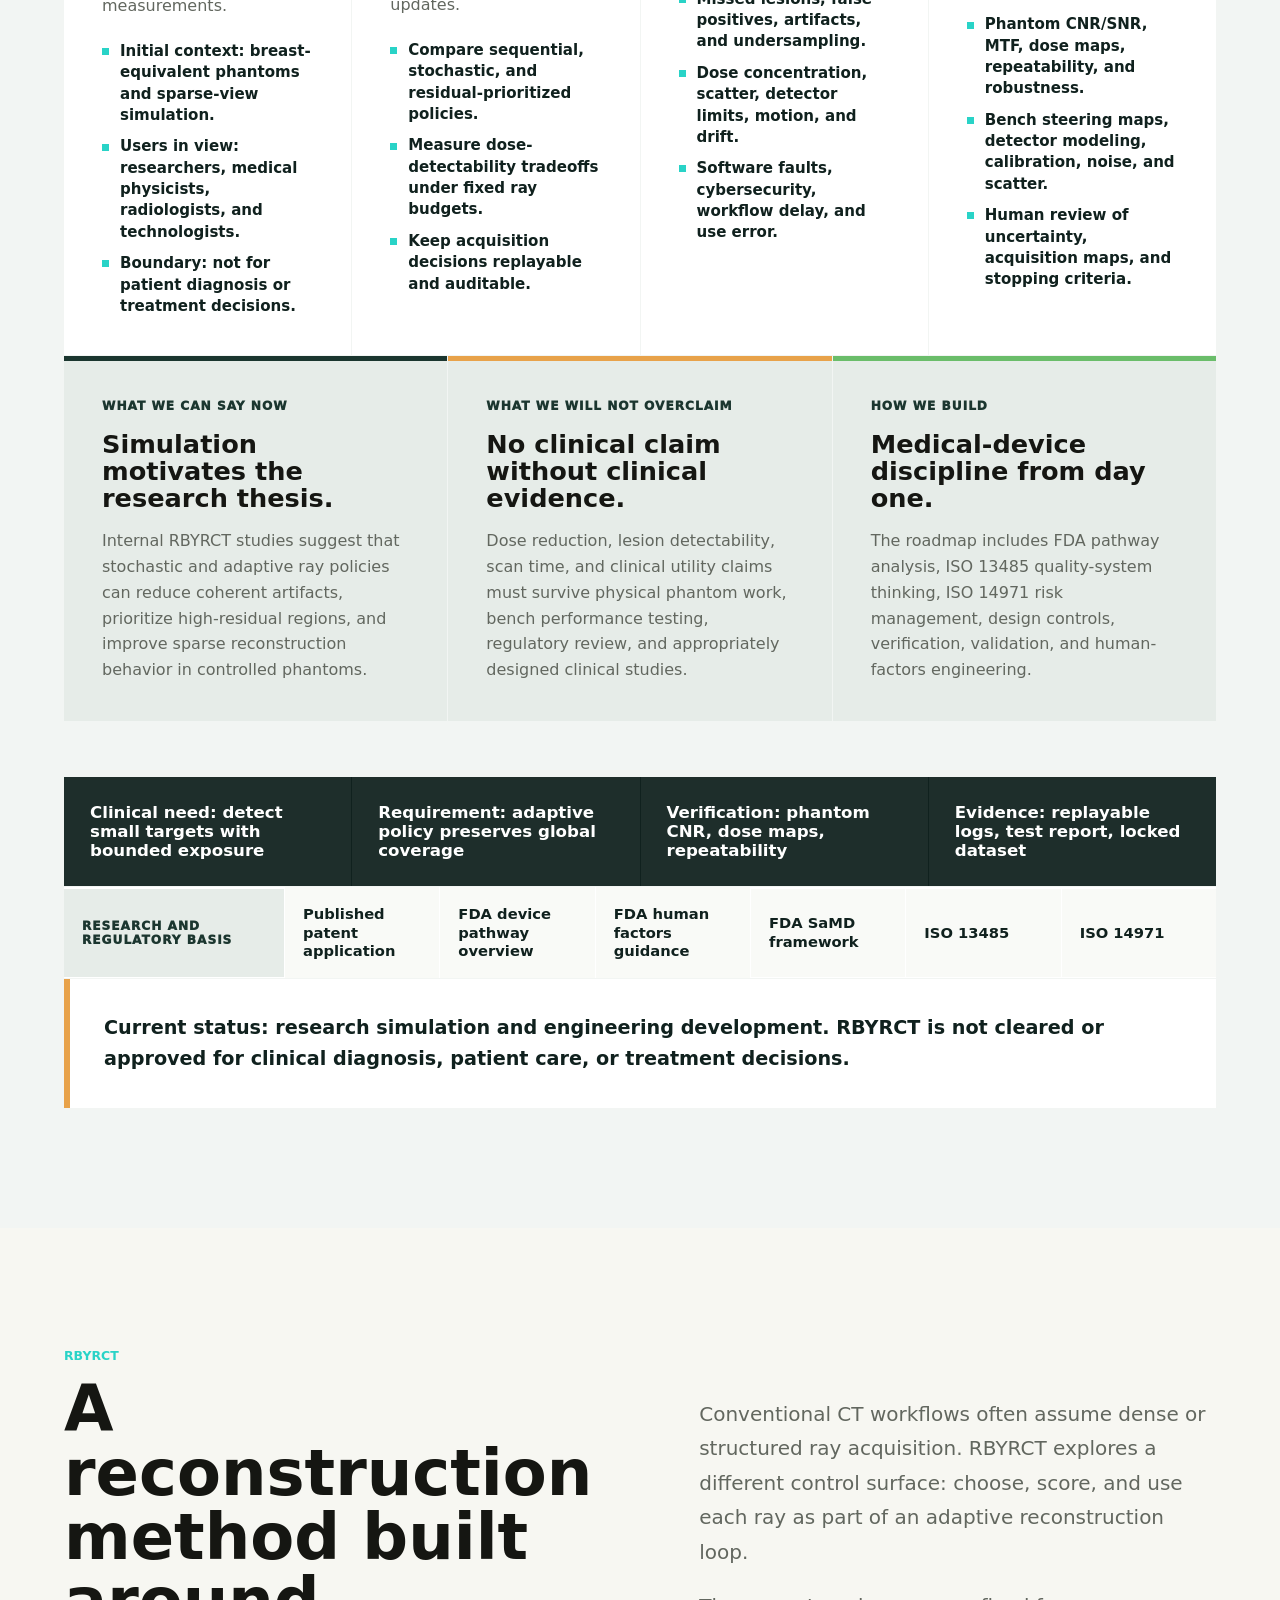
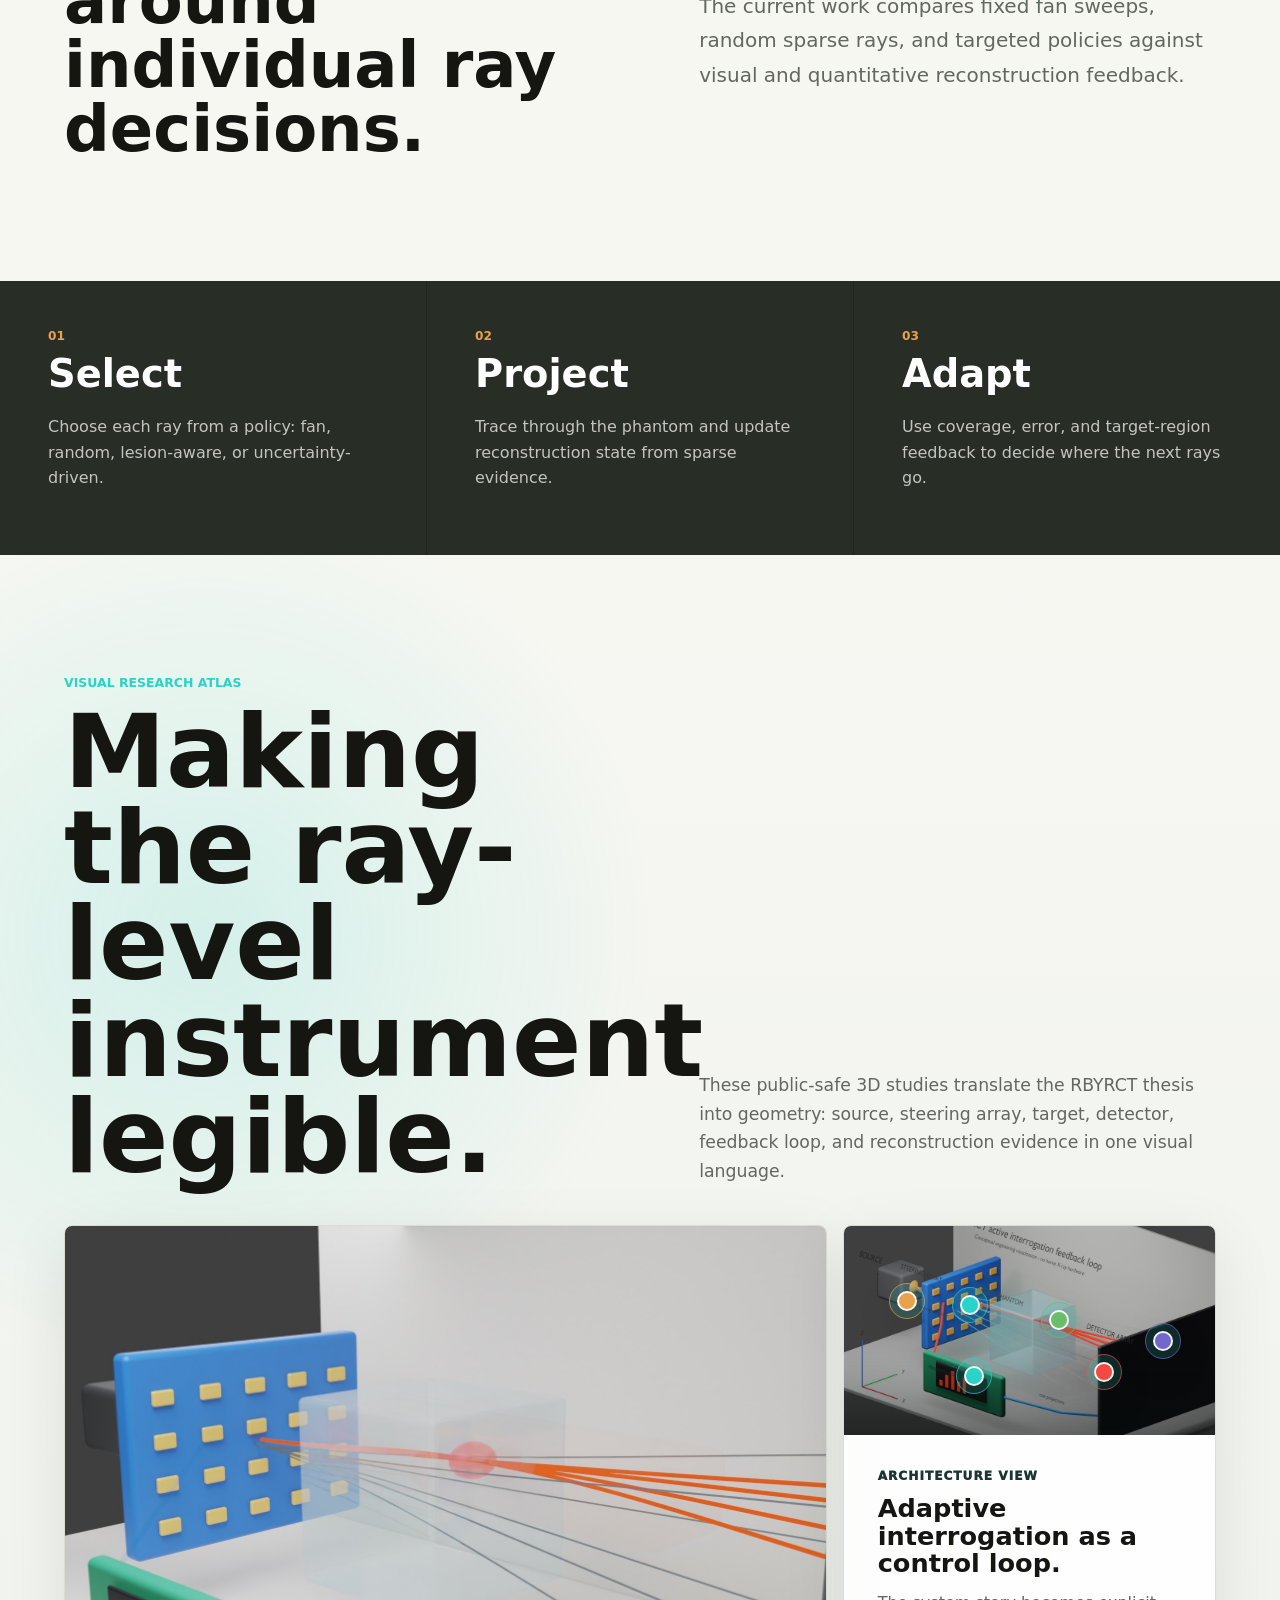
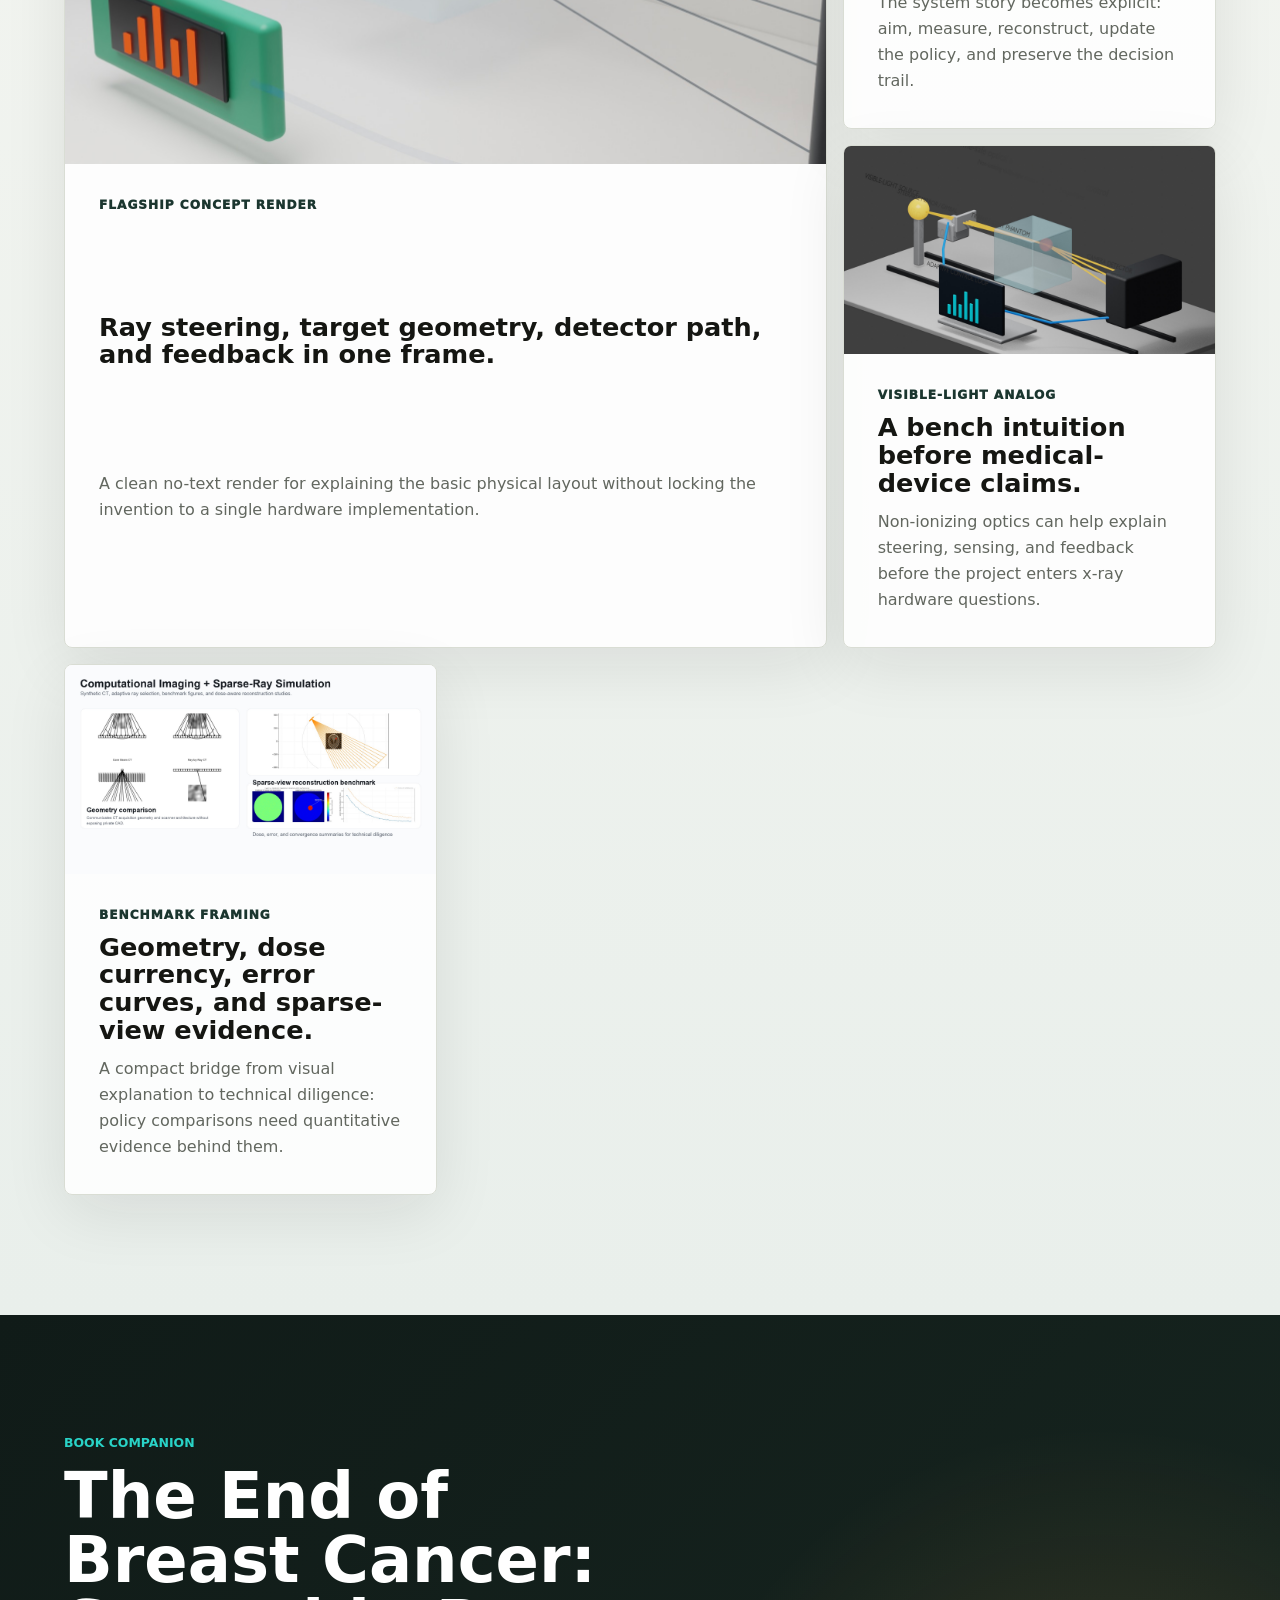
==== commit 67f91cb0: "updated with more general ct info" ====
--- a/index.html
+++ b/index.html
@@ -6,12 +6,12 @@
     <title>Janus Sphere Innovations | RBYRCT</title>
     <meta
       name="description"
-      content="Janus Sphere Innovations develops RBYRCT, ray-by-ray computed tomography for sparse, adaptive imaging research and the Steerable Ray-by-Ray X-Ray Computed Tomography book companion."
+      content="Janus Sphere Innovations develops RBYRCT and adaptive X-ray acquisition systems that use reconstruction feedback to help decide what to measure next across industrial and medical imaging research."
     >
     <meta property="og:title" content="Janus Sphere Innovations">
     <meta
       property="og:description"
-      content="Ray-by-ray computed tomography for sparse, adaptive imaging research and book companion simulation."
+      content="Adaptive X-ray acquisition and RBYRCT: imaging systems that use reconstruction feedback to help decide what to measure next."
     >
     <meta property="og:type" content="website">
     <meta property="og:url" content="https://janus-sphere.com">
@@ -32,6 +32,7 @@
       </a>
       <nav aria-label="Primary navigation">
         <a href="#rbyrct">RBYRCT</a>
+        <a href="#industrial">Industrial CT</a>
         <a href="#visuals">Visuals</a>
         <a href="#book">Book</a>
         <a href="#roadmap">Roadmap</a>
@@ -51,11 +52,69 @@
         </h1>
         <div id="cinematic-root" data-mode="homepage">
           <div class="cinematic-loading">
-            <p class="eyebrow">Adaptive computational imaging</p>
-            <strong>Janus Sphere Innovations</strong>
+            <p class="eyebrow">Adaptive X-ray acquisition</p>
+            <strong>Imaging that decides what to measure next.</strong>
             <span>
-              Loading the interactive RBYRCT homepage experience.
+              Janus Sphere Innovations is developing RBYRCT: adaptive imaging systems
+              that use information from intermediate reconstructions to guide subsequent measurements.
             </span>
+          </div>
+        </div>
+      </section>
+
+      <section class="section company-positioning" aria-labelledby="positioning-title">
+        <div class="section-kicker">Janus Sphere Innovations</div>
+        <div class="positioning-grid">
+          <div>
+            <h2 id="positioning-title">Imaging that decides what to measure next.</h2>
+          </div>
+          <div class="positioning-copy">
+            <p>
+              JSI is developing adaptive X-ray acquisition and Ray-by-Ray Computed Tomography (RBYRCT),
+              where information from an intermediate reconstruction can influence which measurement is acquired next.
+            </p>
+            <p class="stage-note">
+              Current work includes computational validation, acquisition-policy research, and development toward a
+              physical closed-loop prototype.
+            </p>
+          </div>
+        </div>
+
+        <div class="adaptive-loop" aria-label="Adaptive RBYRCT acquisition loop">
+          <span>Measure</span><i aria-hidden="true">→</i>
+          <span>Reconstruct</span><i aria-hidden="true">→</i>
+          <span>Analyze</span><i aria-hidden="true">→</i>
+          <span>Select next measurement</span><i aria-hidden="true">→</i>
+          <span>Repeat</span>
+        </div>
+      </section>
+
+      <section class="section applications" id="industrial" aria-labelledby="industrial-title">
+        <div class="section-heading applications-heading">
+          <div>
+            <div class="section-kicker">Industrial CT / NDT</div>
+            <h2 id="industrial-title">Spend the acquisition budget where the inspection needs information.</h2>
+          </div>
+          <p>
+            In industrial CT, adaptive measurement selection could be useful where inspection time, image noise,
+            defect detectability, resolution, and production throughput compete for the same acquisition budget.
+            JSI is investigating whether closed-loop acquisition can make those tradeoffs more deliberate.
+          </p>
+        </div>
+
+        <div class="objective-grid" aria-label="Adaptive imaging objectives by application">
+          <article>
+            <span>Industrial imaging</span>
+            <h3>Inspection efficiency</h3>
+            <p>Inspection time · noise · resolution · defect information</p>
+          </article>
+          <article>
+            <span>Medical imaging</span>
+            <h3>Patient and diagnostic value</h3>
+            <p>Dose · diagnostic information · scan experience · time</p>
+          </article>
+          <div class="objective-core">
+            <strong>Same closed-loop architecture.</strong> Different objectives, constraints, and evidence requirements.
           </div>
         </div>
       </section>
@@ -63,15 +122,15 @@
       <section class="signal-strip" aria-label="Research signals">
         <div>
           <span>Focus</span>
-          <strong>Sparse adaptive imaging</strong>
+          <strong>Adaptive X-ray acquisition</strong>
         </div>
         <div>
           <span>Prototype</span>
-          <strong>WebGL research instrument</strong>
+          <strong>Computational validation → physical prototype</strong>
         </div>
         <div>
           <span>Baselines</span>
-          <strong>Fan, random, targeted rays</strong>
+          <strong>Fixed, random, and adaptive strategies</strong>
         </div>
       </section>
 
@@ -94,12 +153,12 @@
         <div class="section-heading roadmap-heading">
           <div>
             <div class="section-kicker">Translation roadmap</div>
-            <h2 id="roadmap-title">From physical insight to clinical-grade evidence.</h2>
-          </div>
-          <p>
-            Janus Sphere advances RBYRCT through a staged path: first proving
-            the scientific question, then engineering the instrument, and only
-            then moving toward validation, translation, and responsible commercialization.
+            <h2 id="roadmap-title">From computational evidence to real-world imaging systems.</h2>
+          </div>
+          <p>
+            Janus Sphere advances RBYRCT through staged evidence: computational validation,
+            physical closed-loop acquisition, application-specific testing, and then responsible
+            translation into industrial or medical imaging systems.
           </p>
         </div>
 
--- a/styles.css
+++ b/styles.css
@@ -263,6 +263,120 @@
 .button.secondary {
   background: rgba(255, 255, 255, 0.08);
   color: #fff;
+}
+
+.company-positioning {
+  background: #f8fbf8;
+  border-bottom: 1px solid var(--line);
+}
+
+.positioning-grid {
+  display: grid;
+  gap: clamp(28px, 5vw, 76px);
+  grid-template-columns: minmax(0, 1.05fr) minmax(280px, 0.95fr);
+}
+
+.positioning-grid h2 {
+  font-size: clamp(2.8rem, 6vw, 6.2rem);
+  line-height: 0.95;
+  max-width: 900px;
+}
+
+.positioning-copy {
+  color: var(--muted);
+  font-size: clamp(1.05rem, 1.7vw, 1.3rem);
+  line-height: 1.7;
+}
+
+.positioning-copy p {
+  margin-top: 0;
+}
+
+.stage-note {
+  border-left: 3px solid var(--teal);
+  color: var(--ink);
+  font-size: 0.98rem;
+  padding-left: 18px;
+}
+
+.adaptive-loop {
+  align-items: center;
+  border-top: 1px solid var(--line);
+  display: flex;
+  flex-wrap: wrap;
+  gap: 12px;
+  margin-top: clamp(36px, 6vw, 68px);
+  padding-top: 26px;
+}
+
+.adaptive-loop span {
+  background: var(--field);
+  color: #fff;
+  font-size: 0.9rem;
+  font-weight: 850;
+  padding: 12px 15px;
+}
+
+.adaptive-loop i {
+  color: var(--teal);
+  font-size: 1.3rem;
+  font-style: normal;
+}
+
+.applications {
+  background: #eaf0ec;
+}
+
+.applications-heading {
+  margin-bottom: clamp(30px, 5vw, 52px);
+}
+
+.applications-heading p {
+  color: var(--muted);
+  font-size: clamp(1rem, 1.5vw, 1.18rem);
+  line-height: 1.7;
+}
+
+.objective-grid {
+  display: grid;
+  gap: 1px;
+  grid-template-columns: repeat(2, minmax(0, 1fr));
+}
+
+.objective-grid article {
+  background: var(--panel);
+  min-height: 220px;
+  padding: clamp(24px, 4vw, 42px);
+}
+
+.objective-grid article span {
+  color: var(--field-2);
+  font-size: 0.78rem;
+  font-weight: 900;
+  letter-spacing: 0.06em;
+  text-transform: uppercase;
+}
+
+.objective-grid h3 {
+  font-size: clamp(1.6rem, 3vw, 2.8rem);
+  margin: 18px 0 12px;
+}
+
+.objective-grid p {
+  color: var(--muted);
+  line-height: 1.6;
+  margin: 0;
+}
+
+.objective-core {
+  background: var(--field);
+  color: rgba(255, 255, 255, 0.76);
+  grid-column: 1 / -1;
+  padding: 22px clamp(24px, 4vw, 42px);
+}
+
+.objective-core strong {
+  color: var(--teal);
 }
 
 .signal-strip {
@@ -1997,6 +2111,8 @@
   }
 
   .signal-strip,
+  .positioning-grid,
+  .objective-grid,
   .intro-grid,
   .method-band,
   .section-heading,
@@ -2042,6 +2158,20 @@
     min-width: min(230px, 76vw);
   }
 
+  .objective-core {
+    grid-column: auto;
+  }
+
+  .adaptive-loop {
+    align-items: stretch;
+    flex-direction: column;
+  }
+
+  .adaptive-loop i {
+    align-self: center;
+    transform: rotate(90deg);
+  }
+
   .signal-strip div {
     border-bottom: 1px solid rgba(255, 255, 255, 0.13);
     border-right: 0;
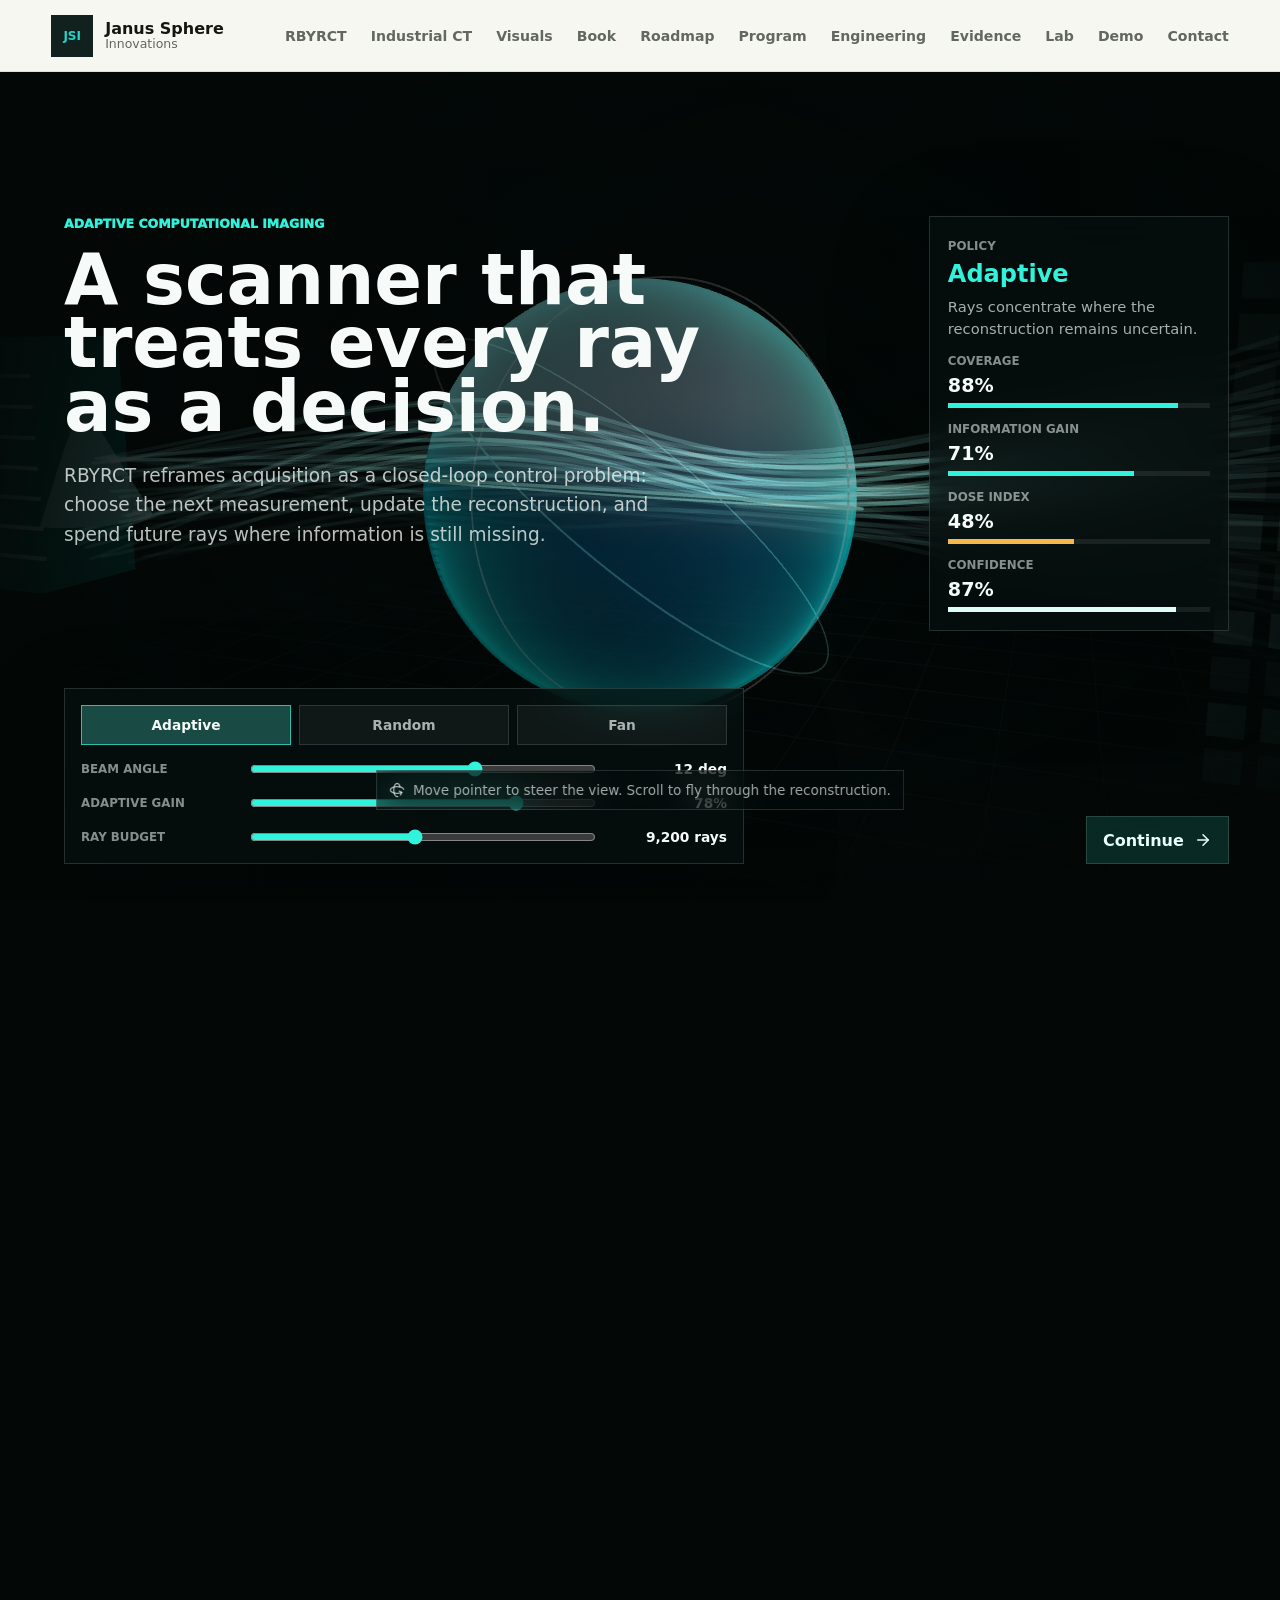
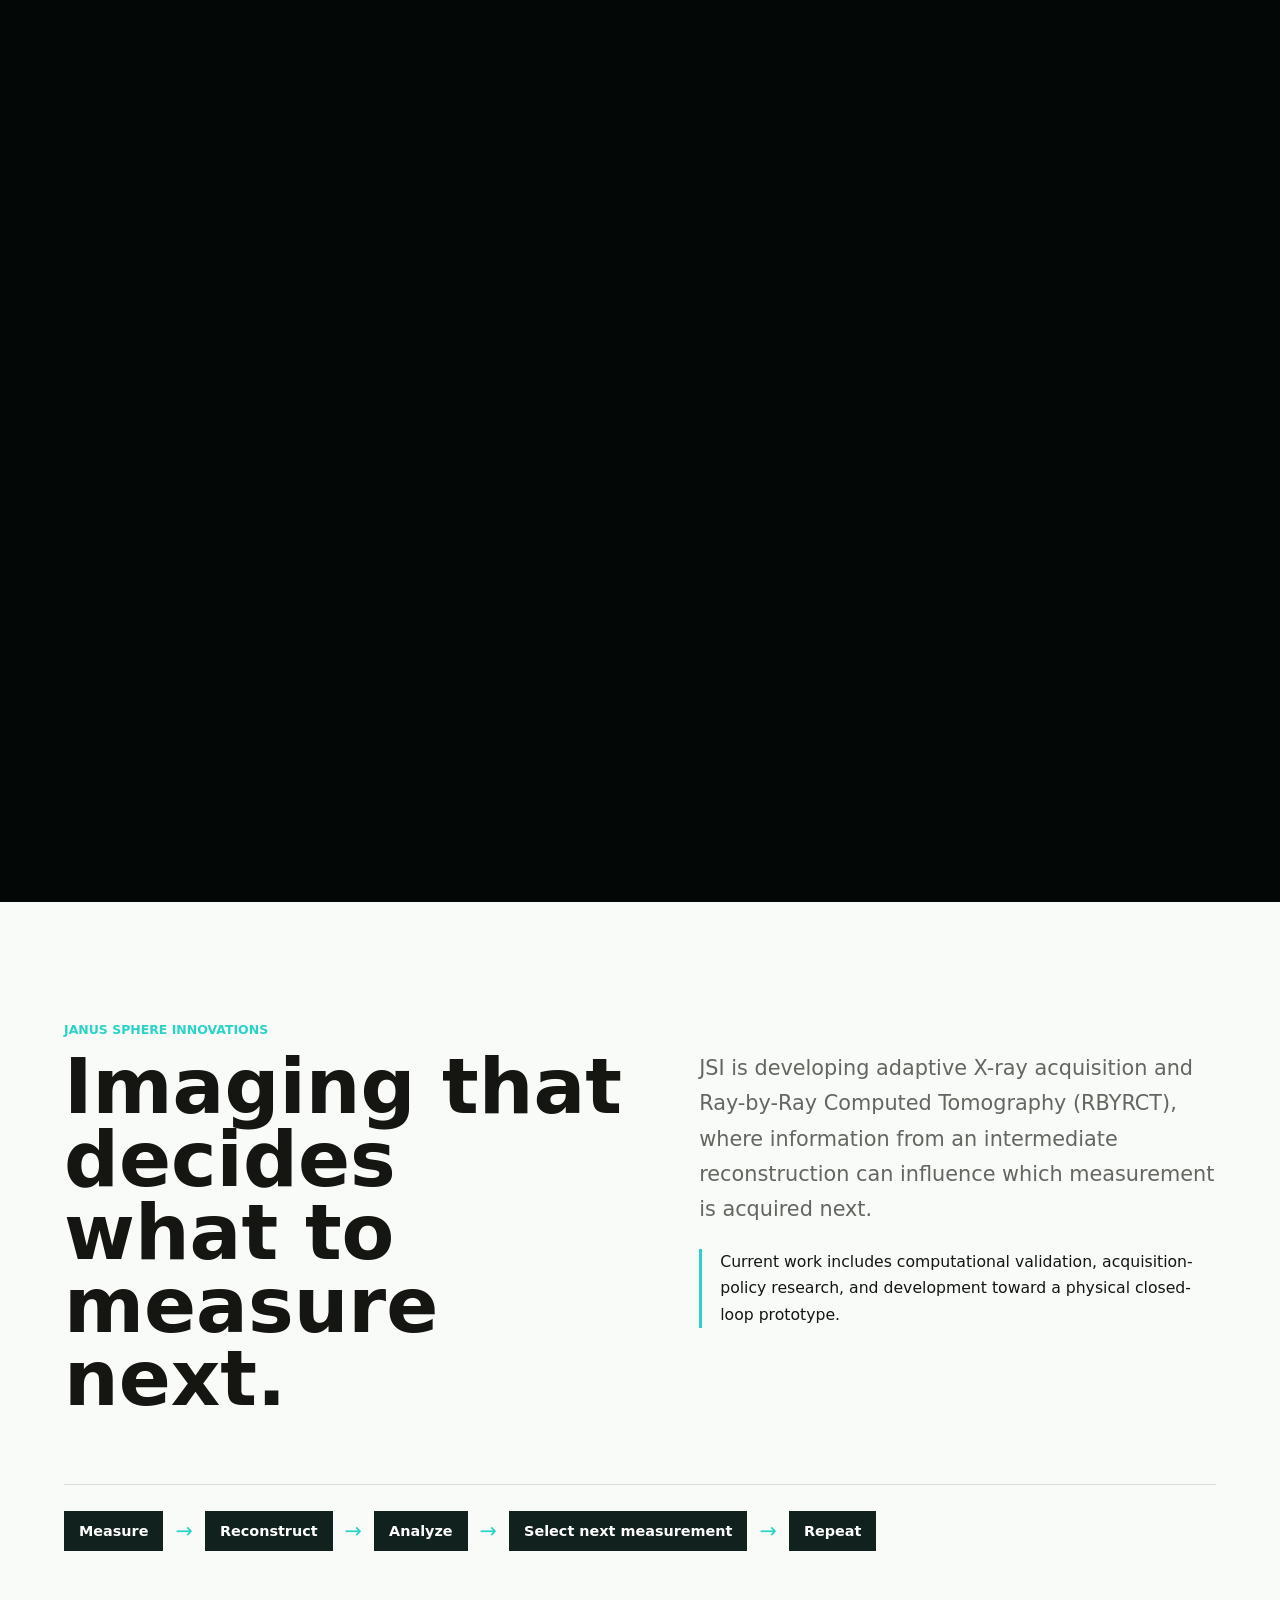
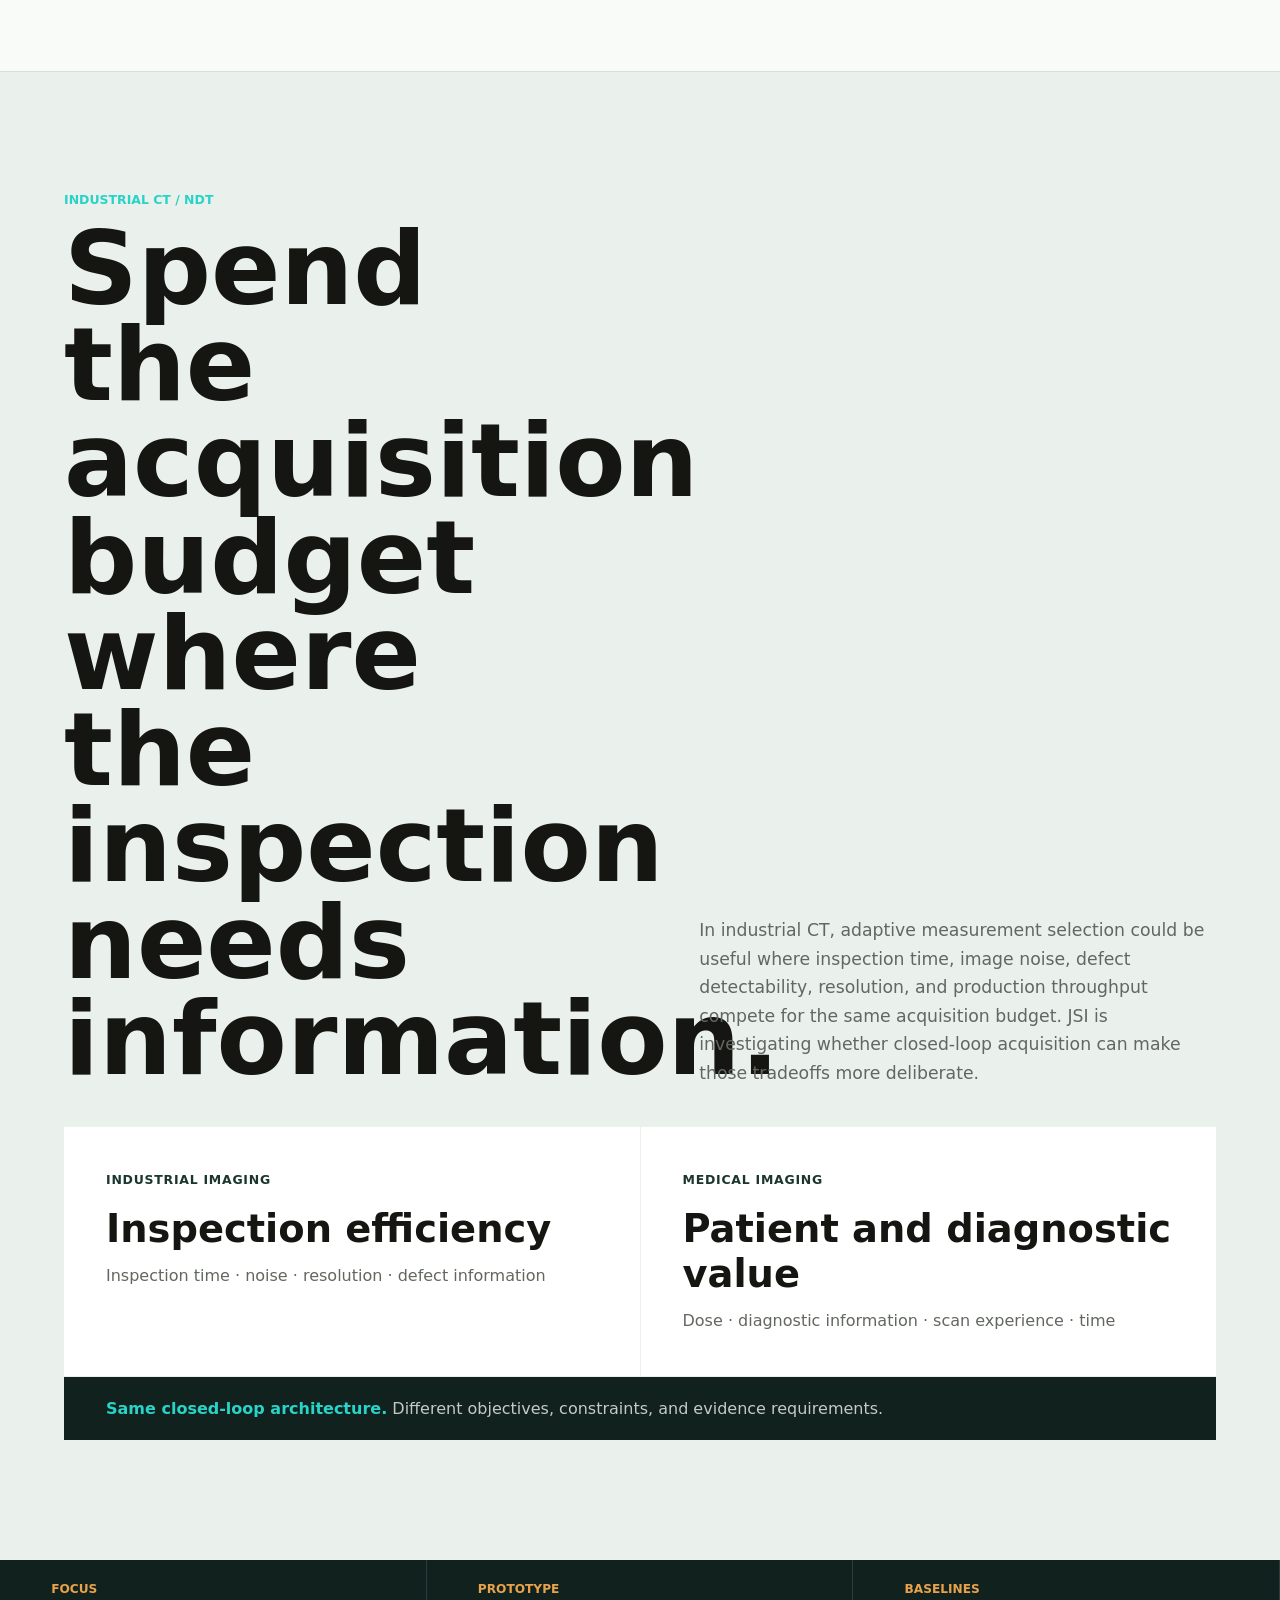
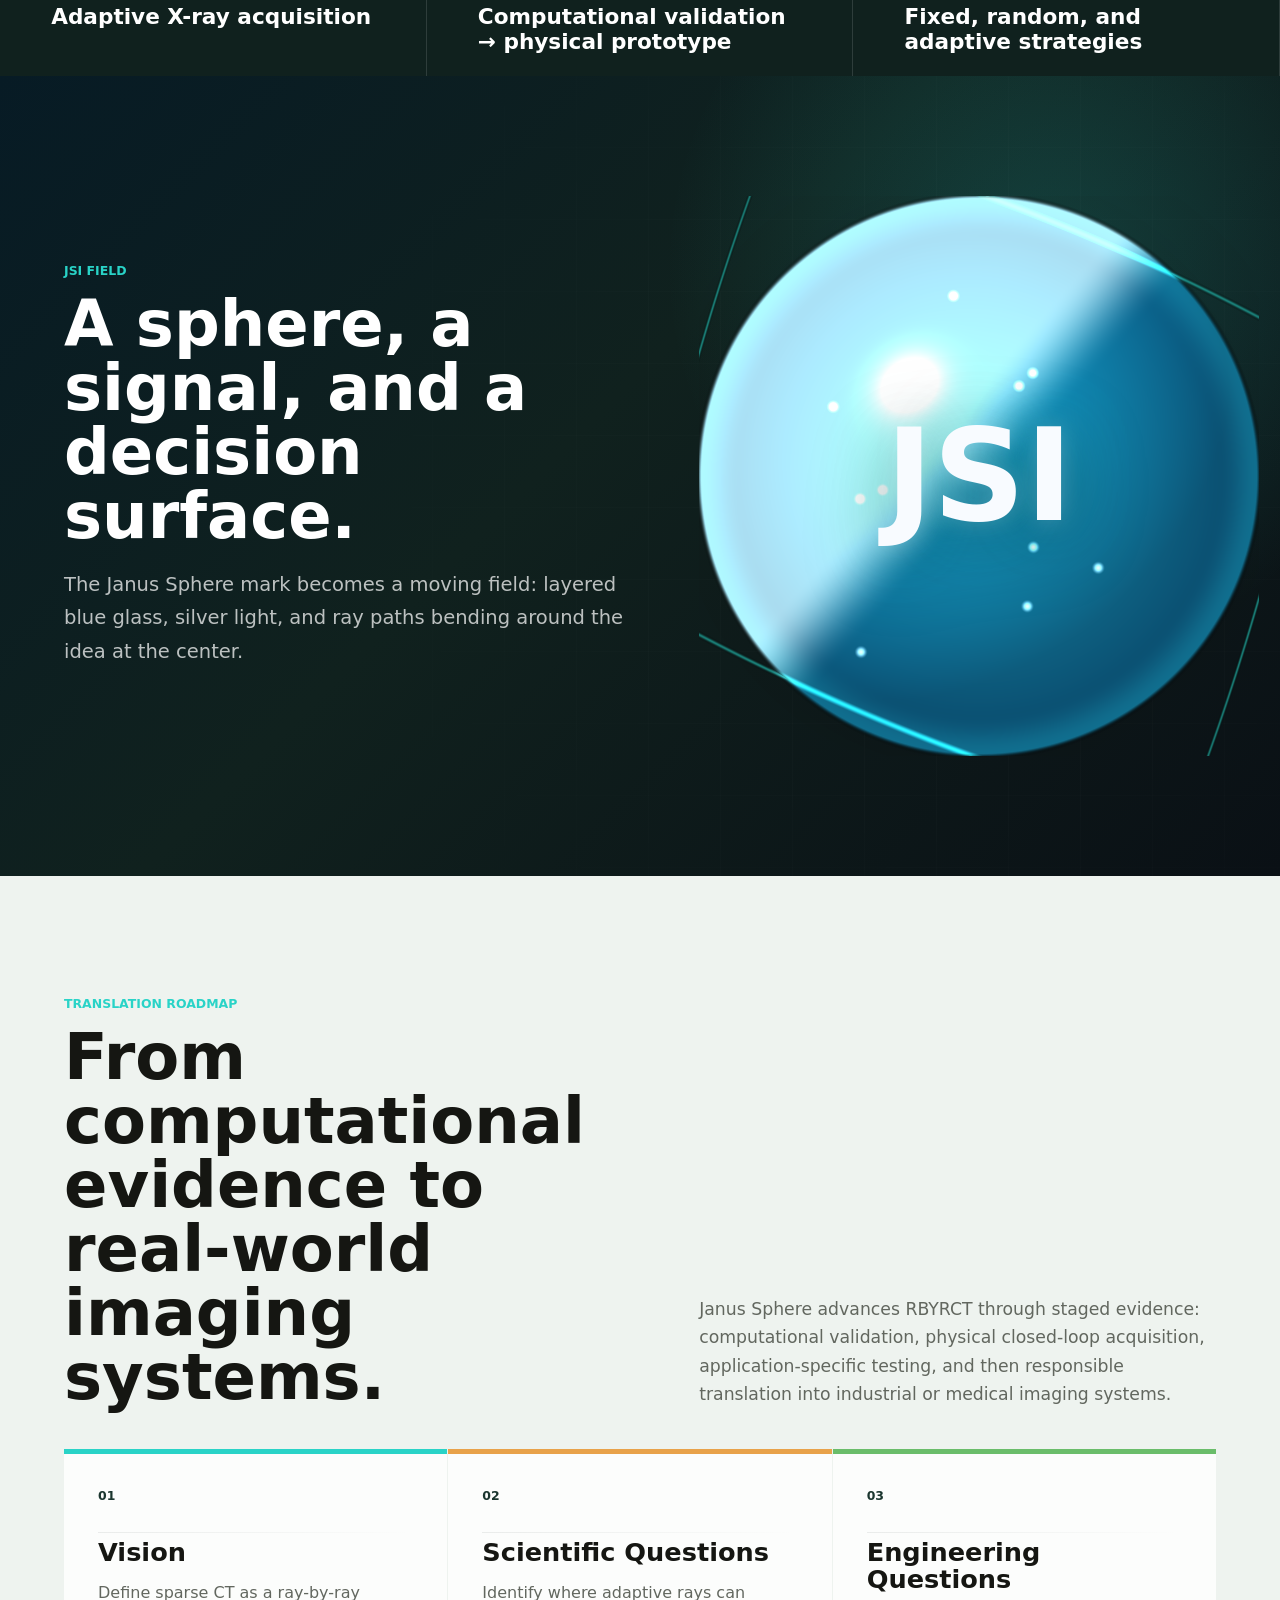
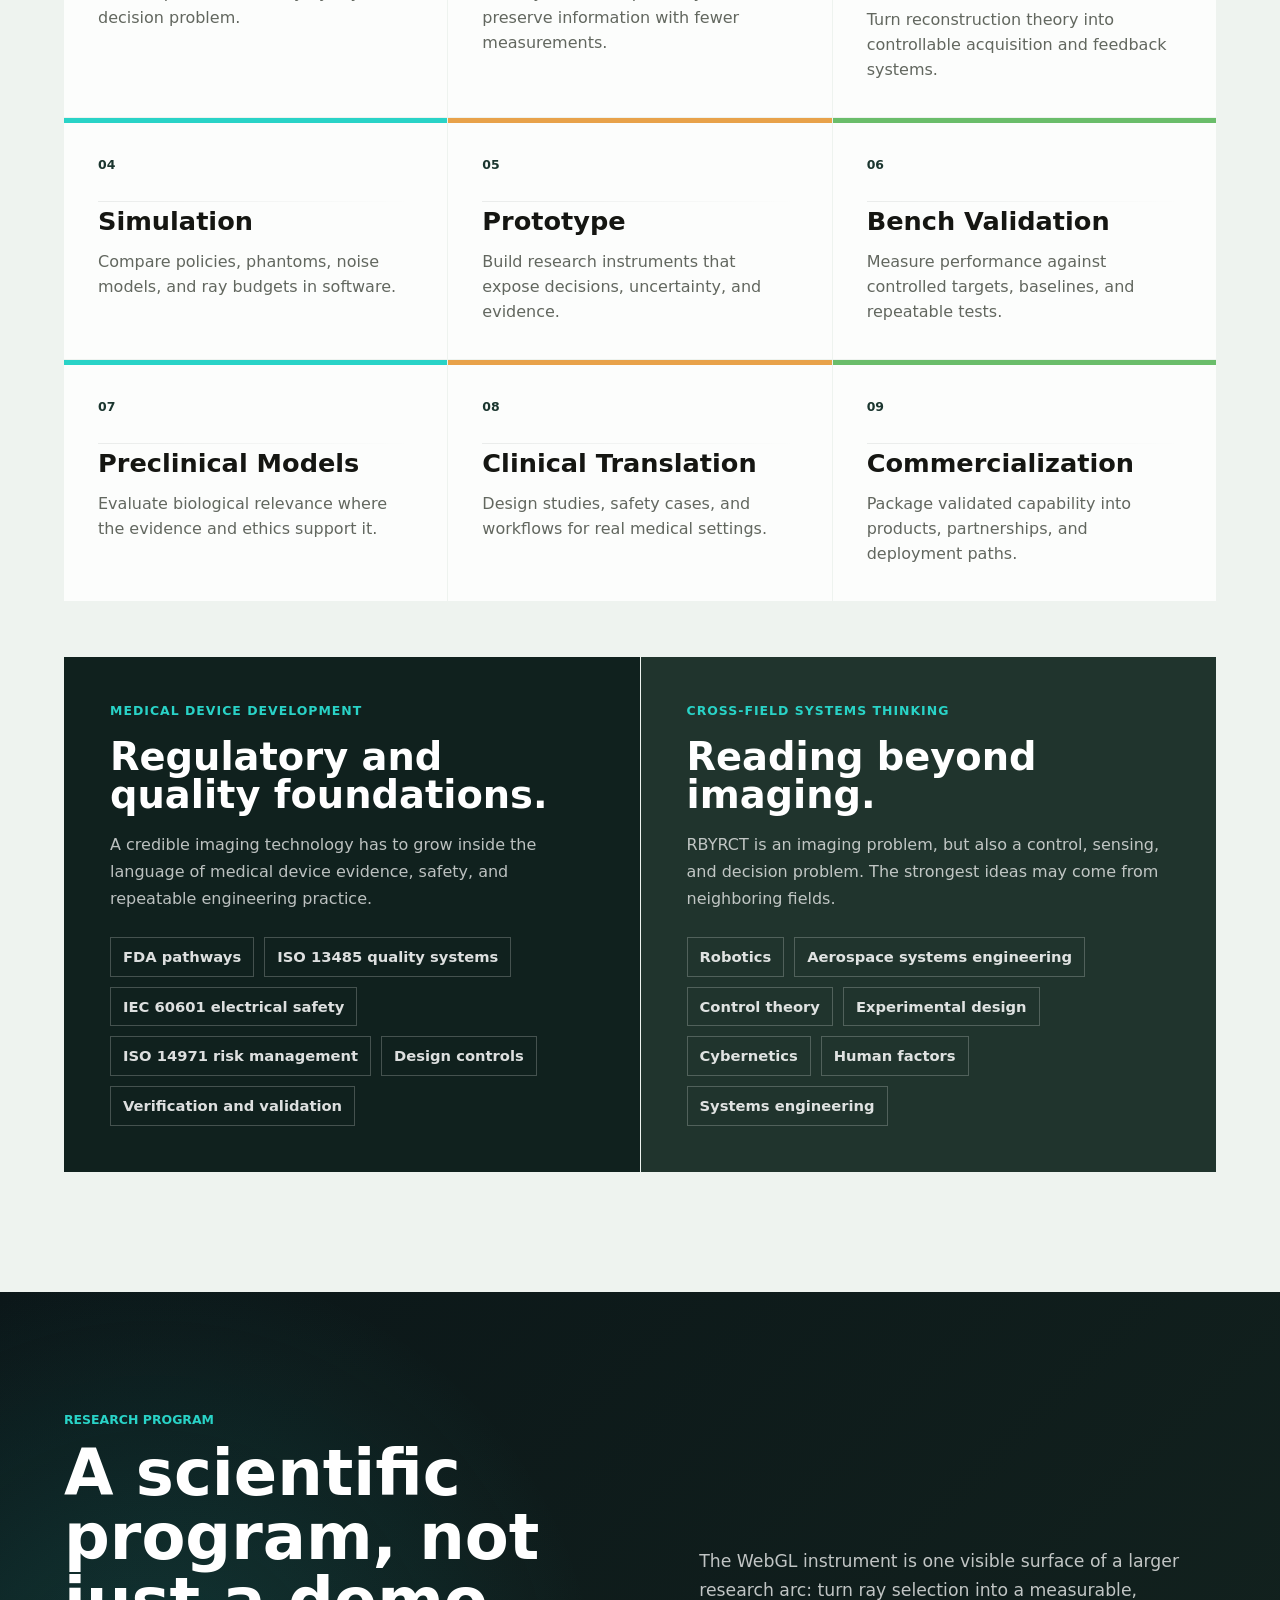
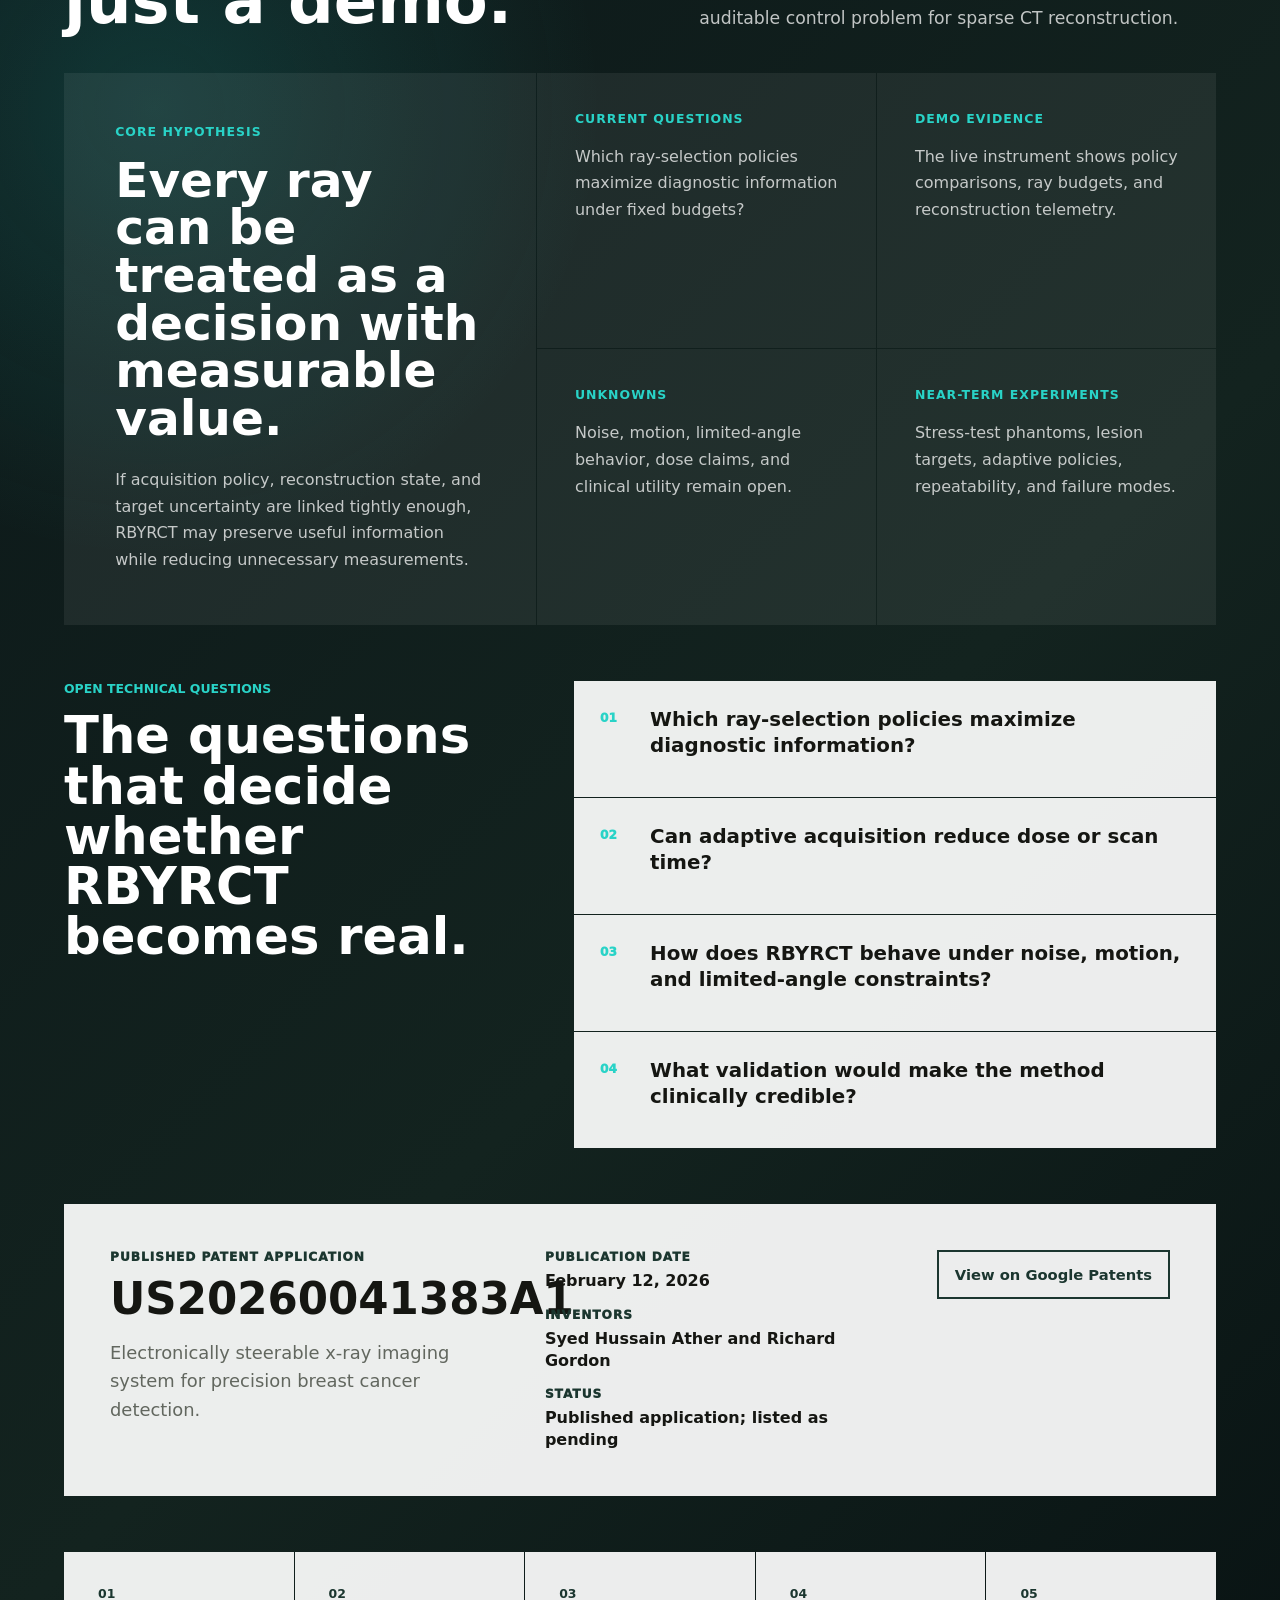
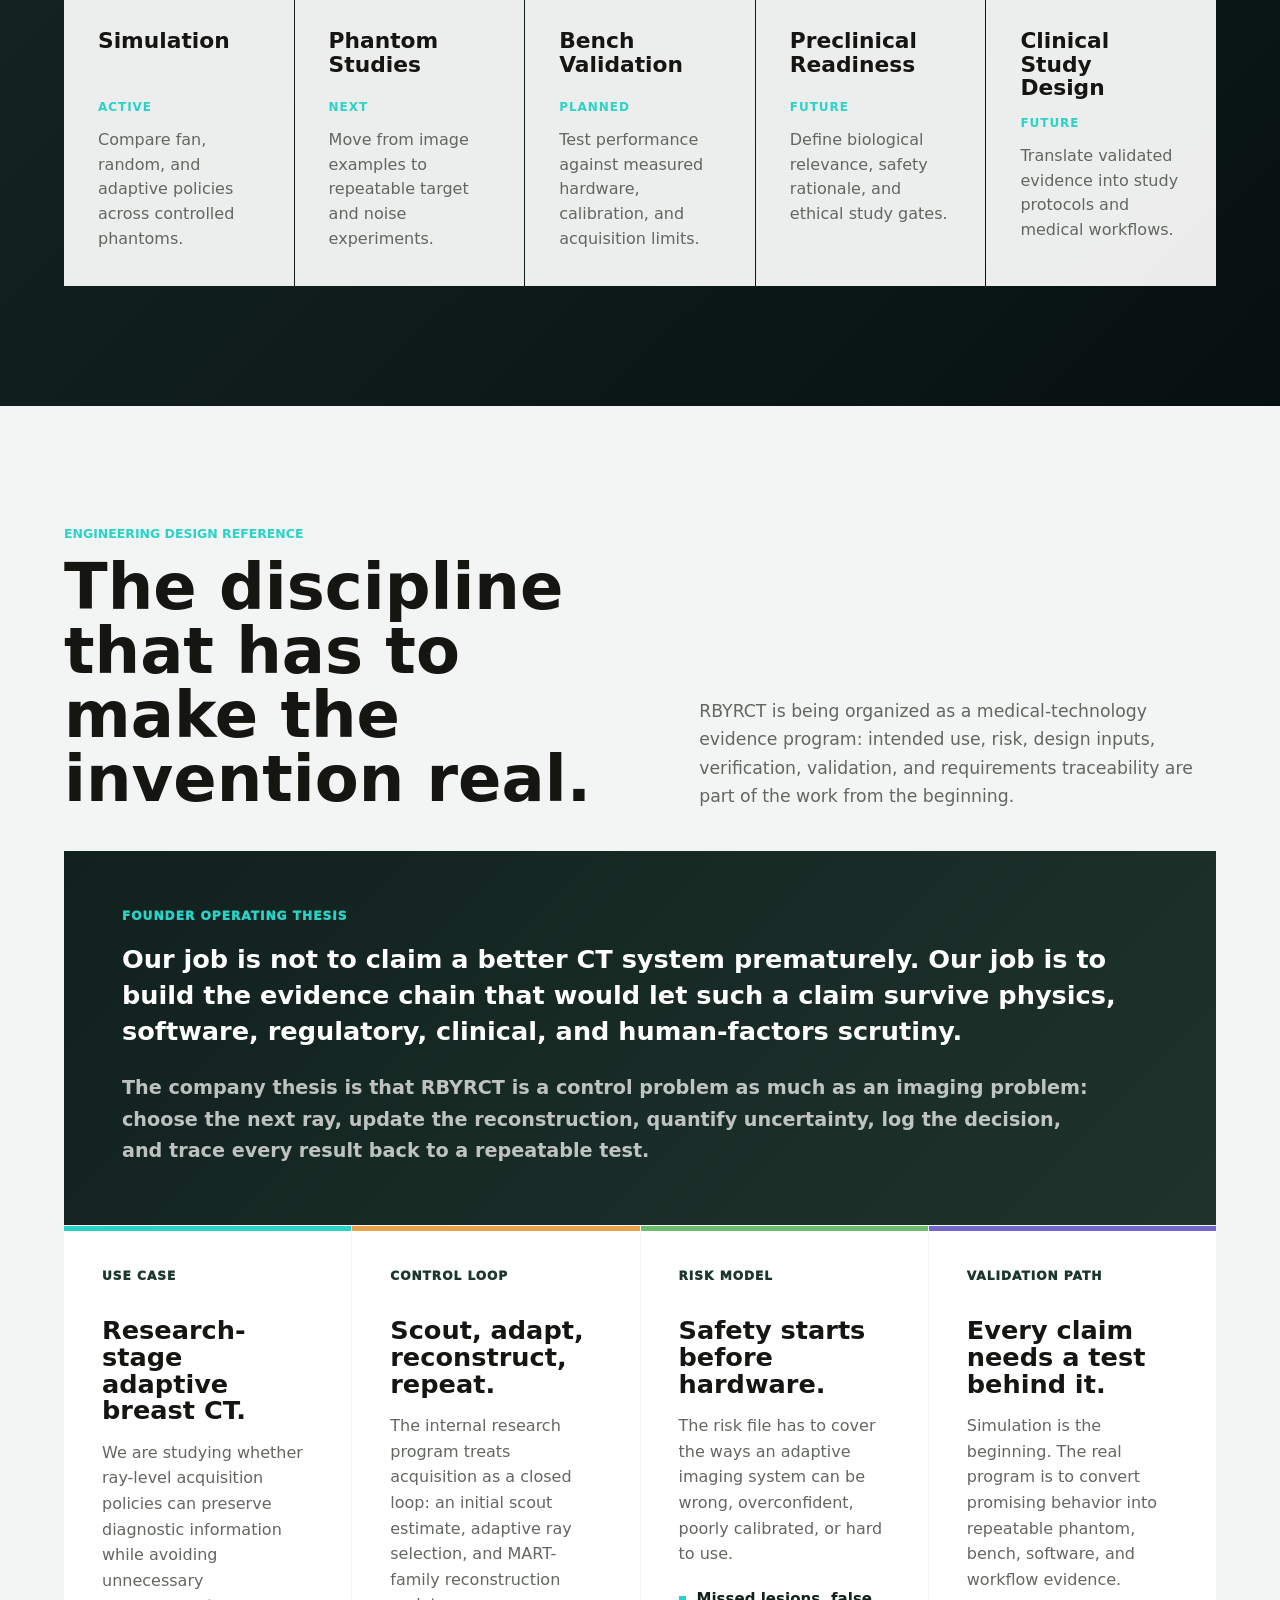
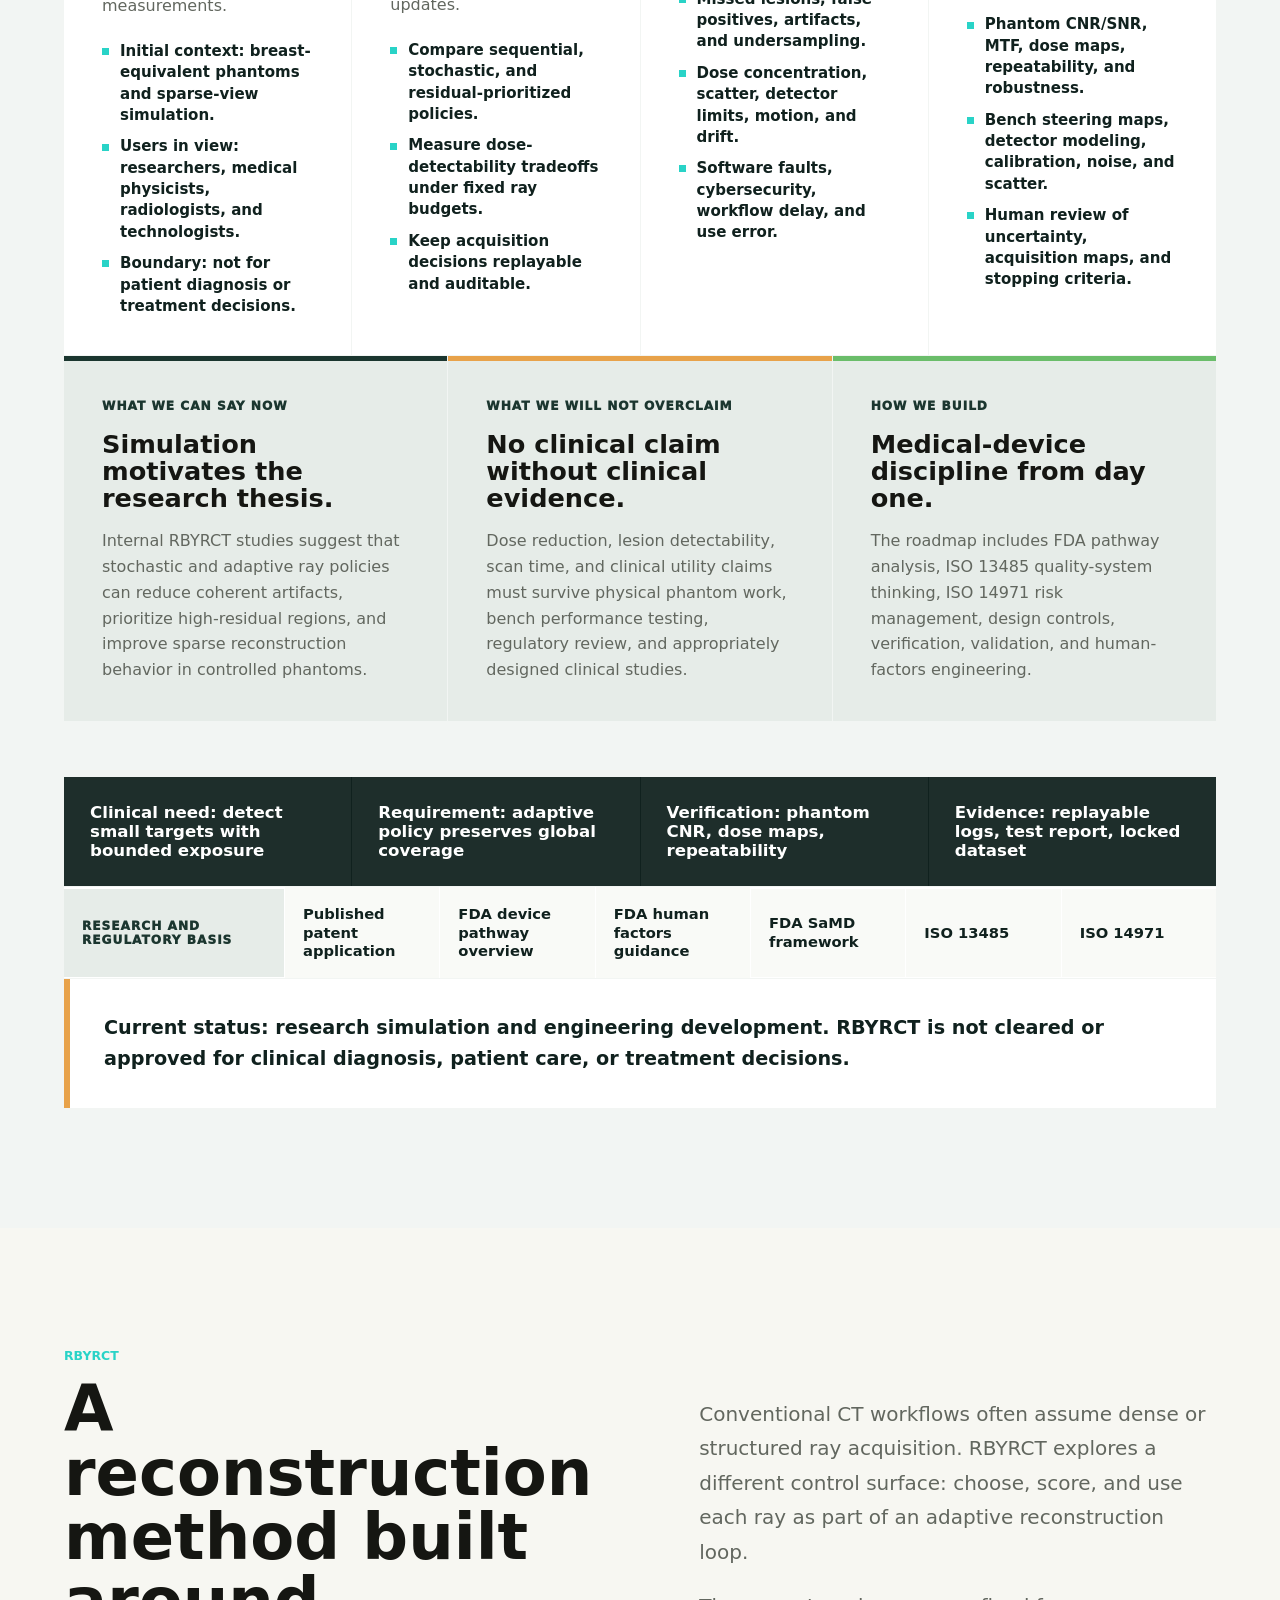
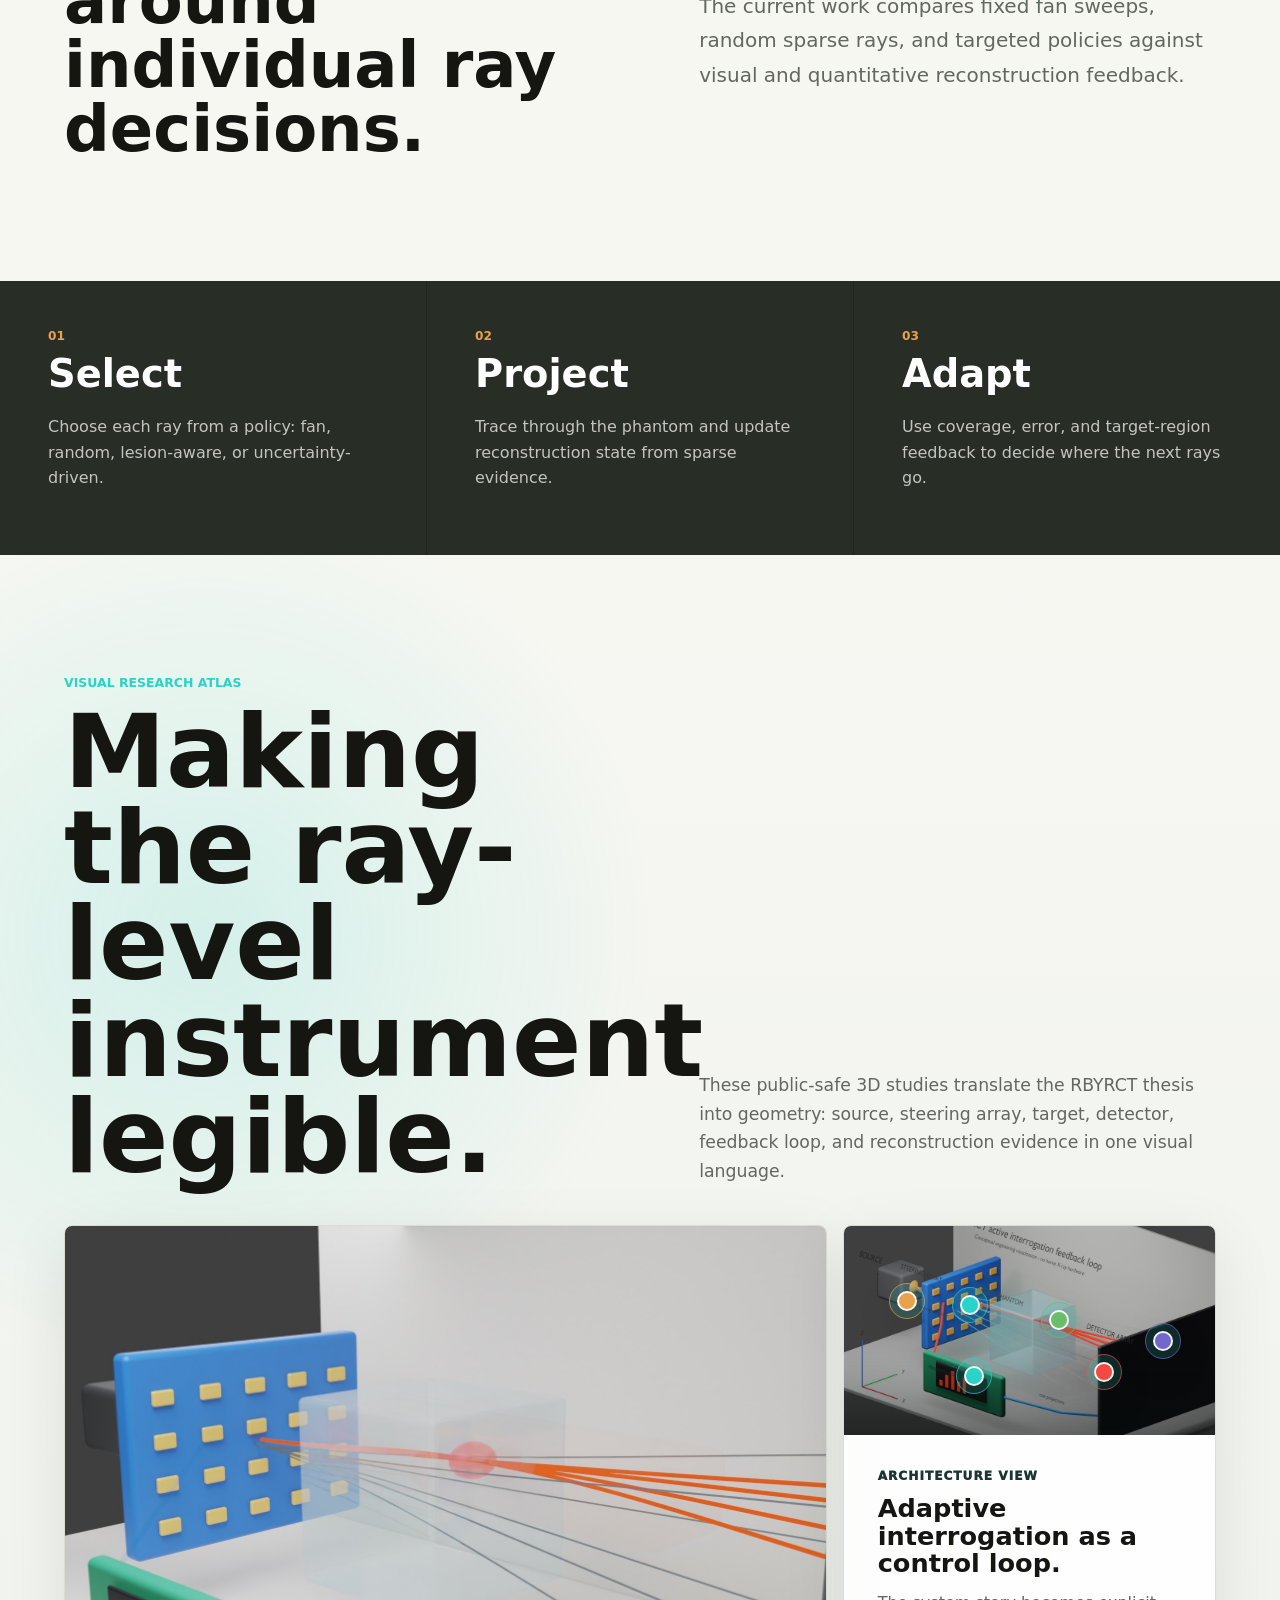
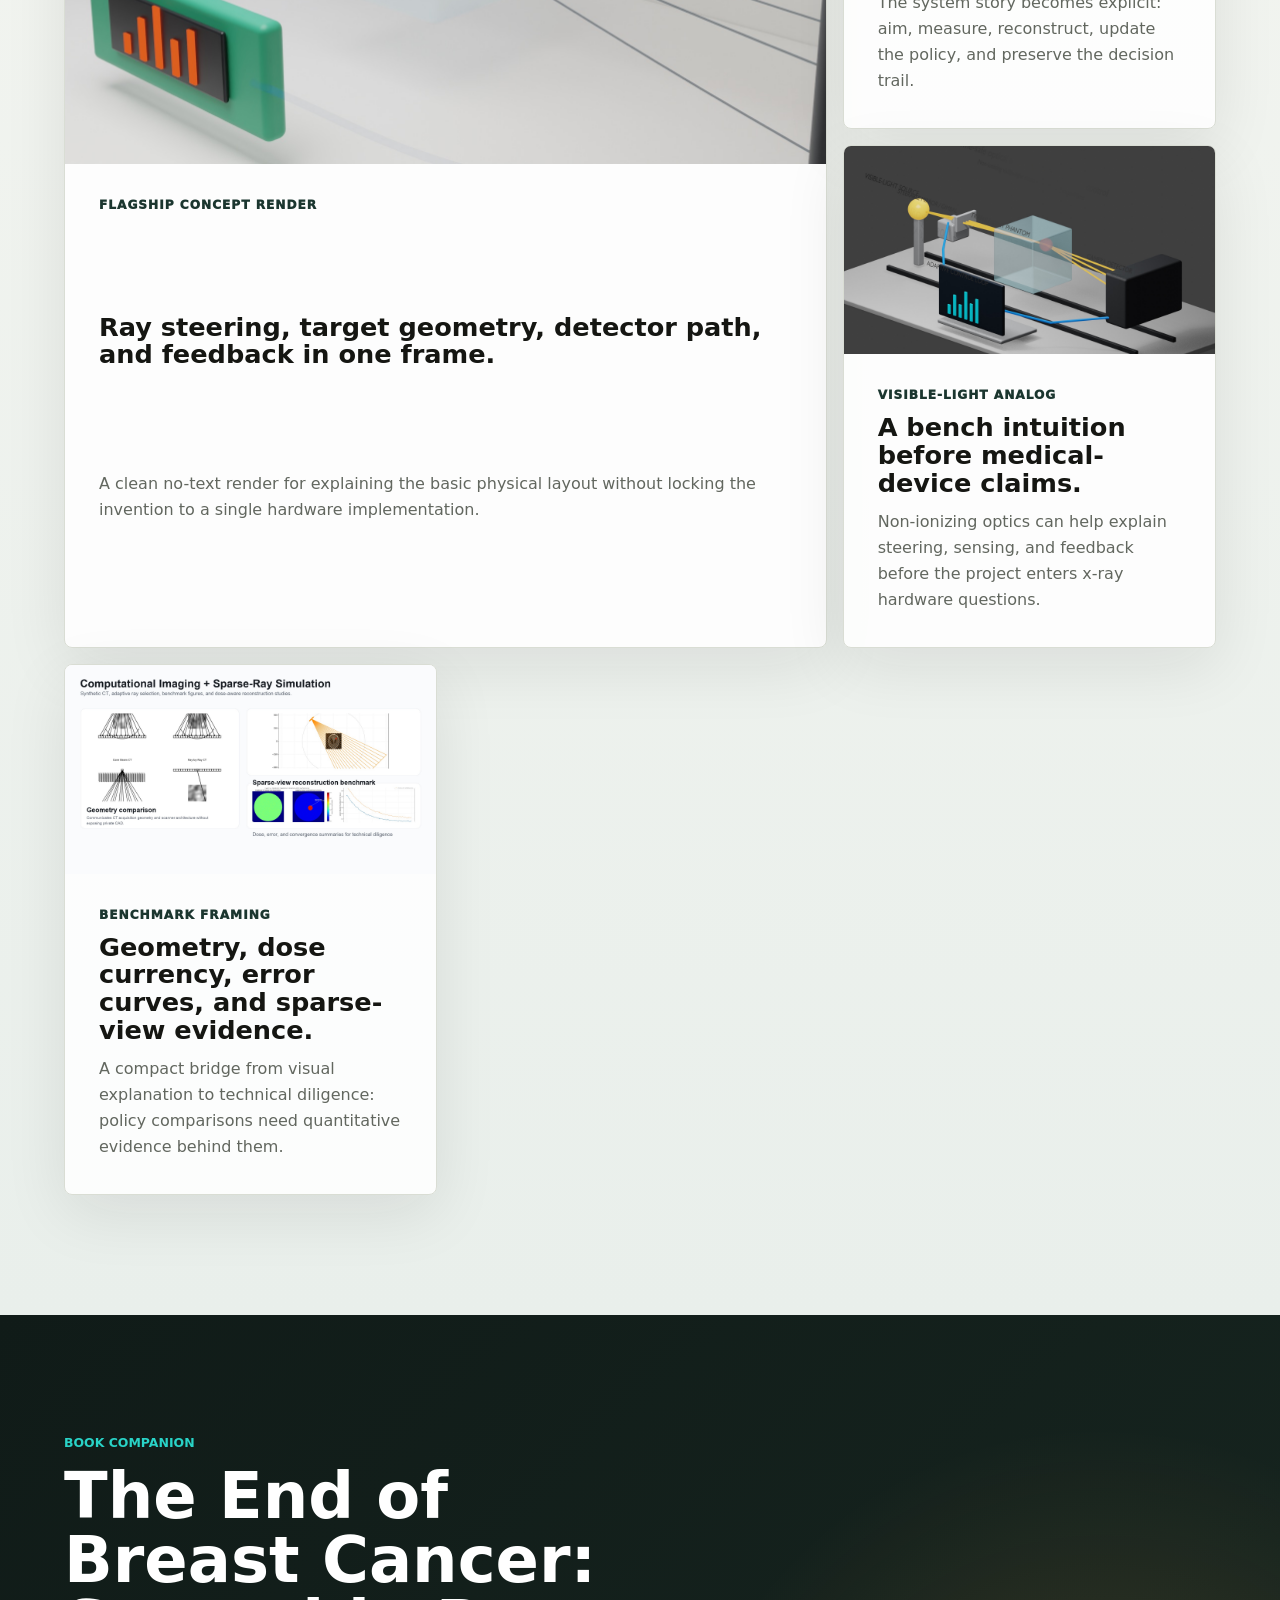
==== commit b6672bdd: "add near reconsturcitons" ====
--- a/index.html
+++ b/index.html
@@ -865,9 +865,9 @@
               </button>
             </div>
             <figure>
-              <img data-evidence-image src="assets/butterfly-ground-truth.png" alt="Butterfly phantom ground truth">
+              <img data-evidence-image src="assets/butterfly-near-reconstruction.png" alt="Near-converged butterfly sparse-ray reconstruction">
               <figcaption data-evidence-caption>
-                Butterfly ground truth, used as a textured reconstruction target.
+                Butterfly — near-converged RBYRCT-inspired reconstruction with restrained sparse-view residuals.
               </figcaption>
             </figure>
           </div>
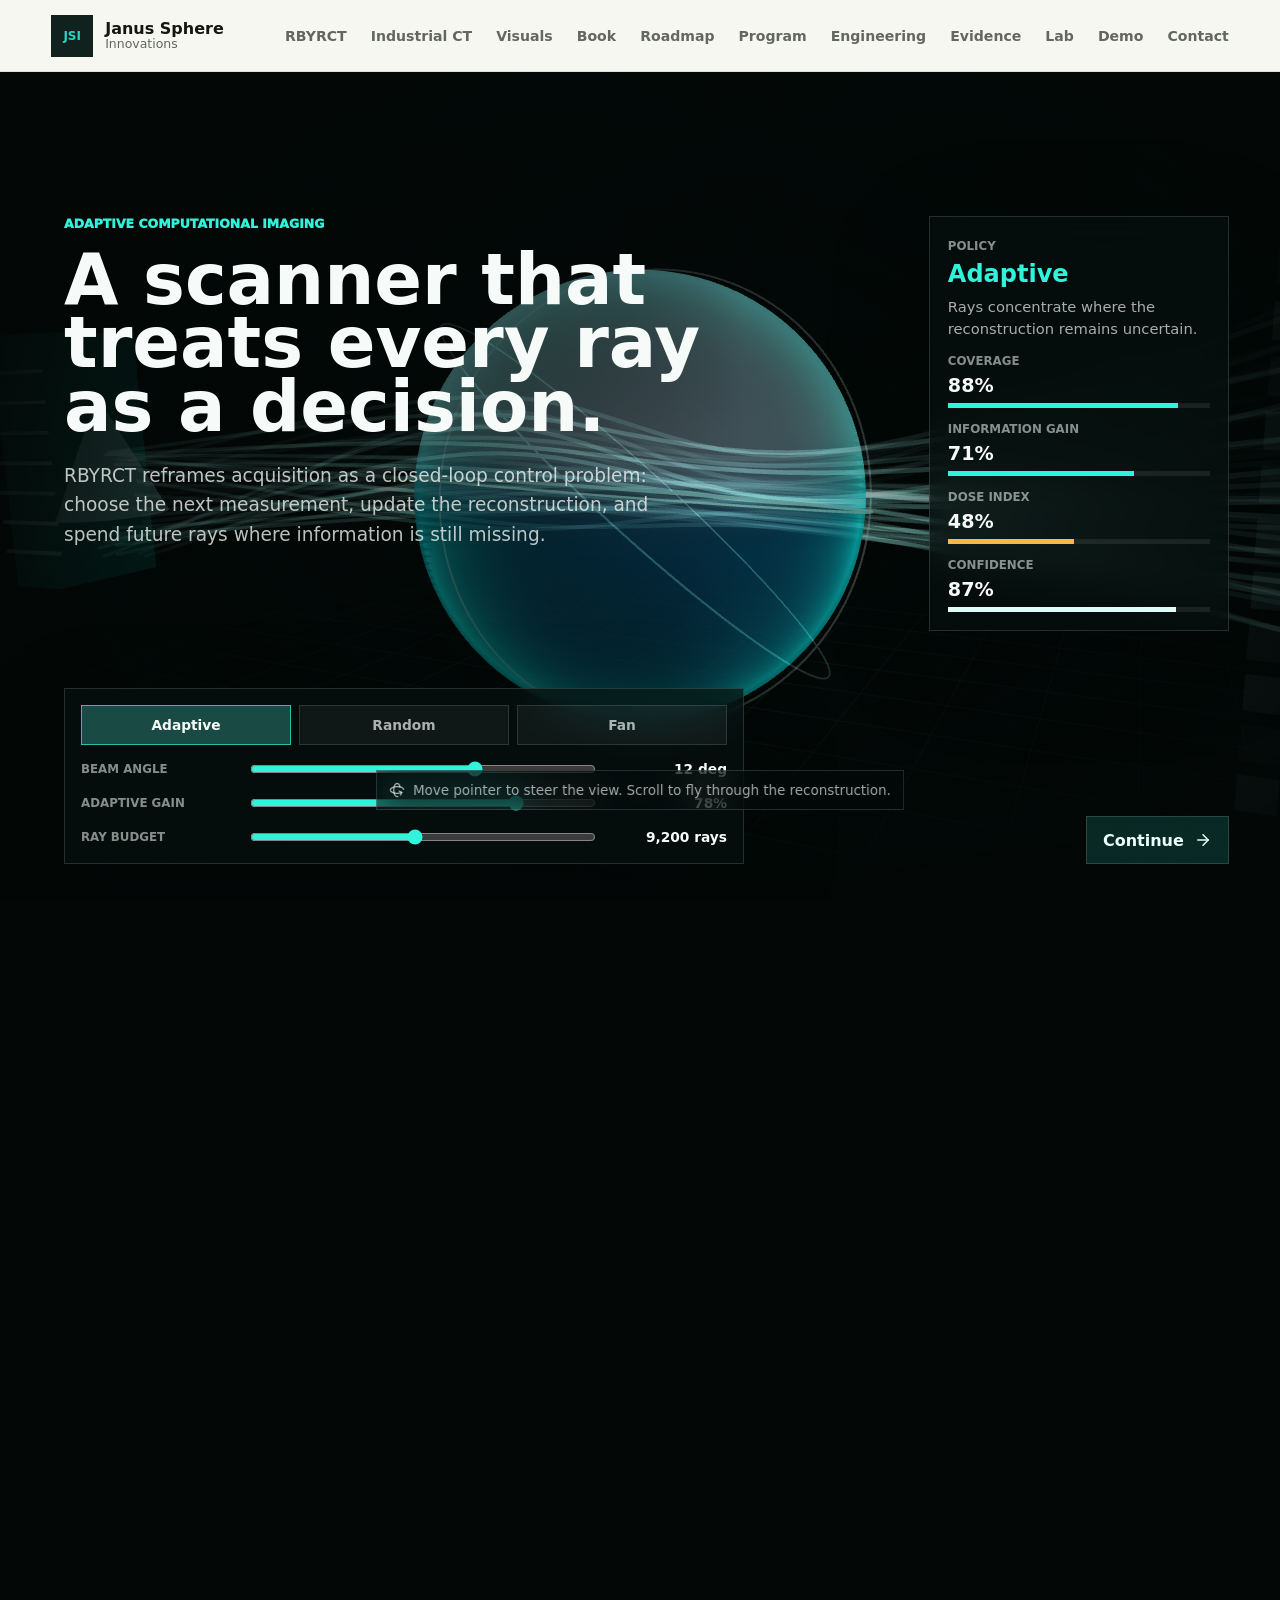
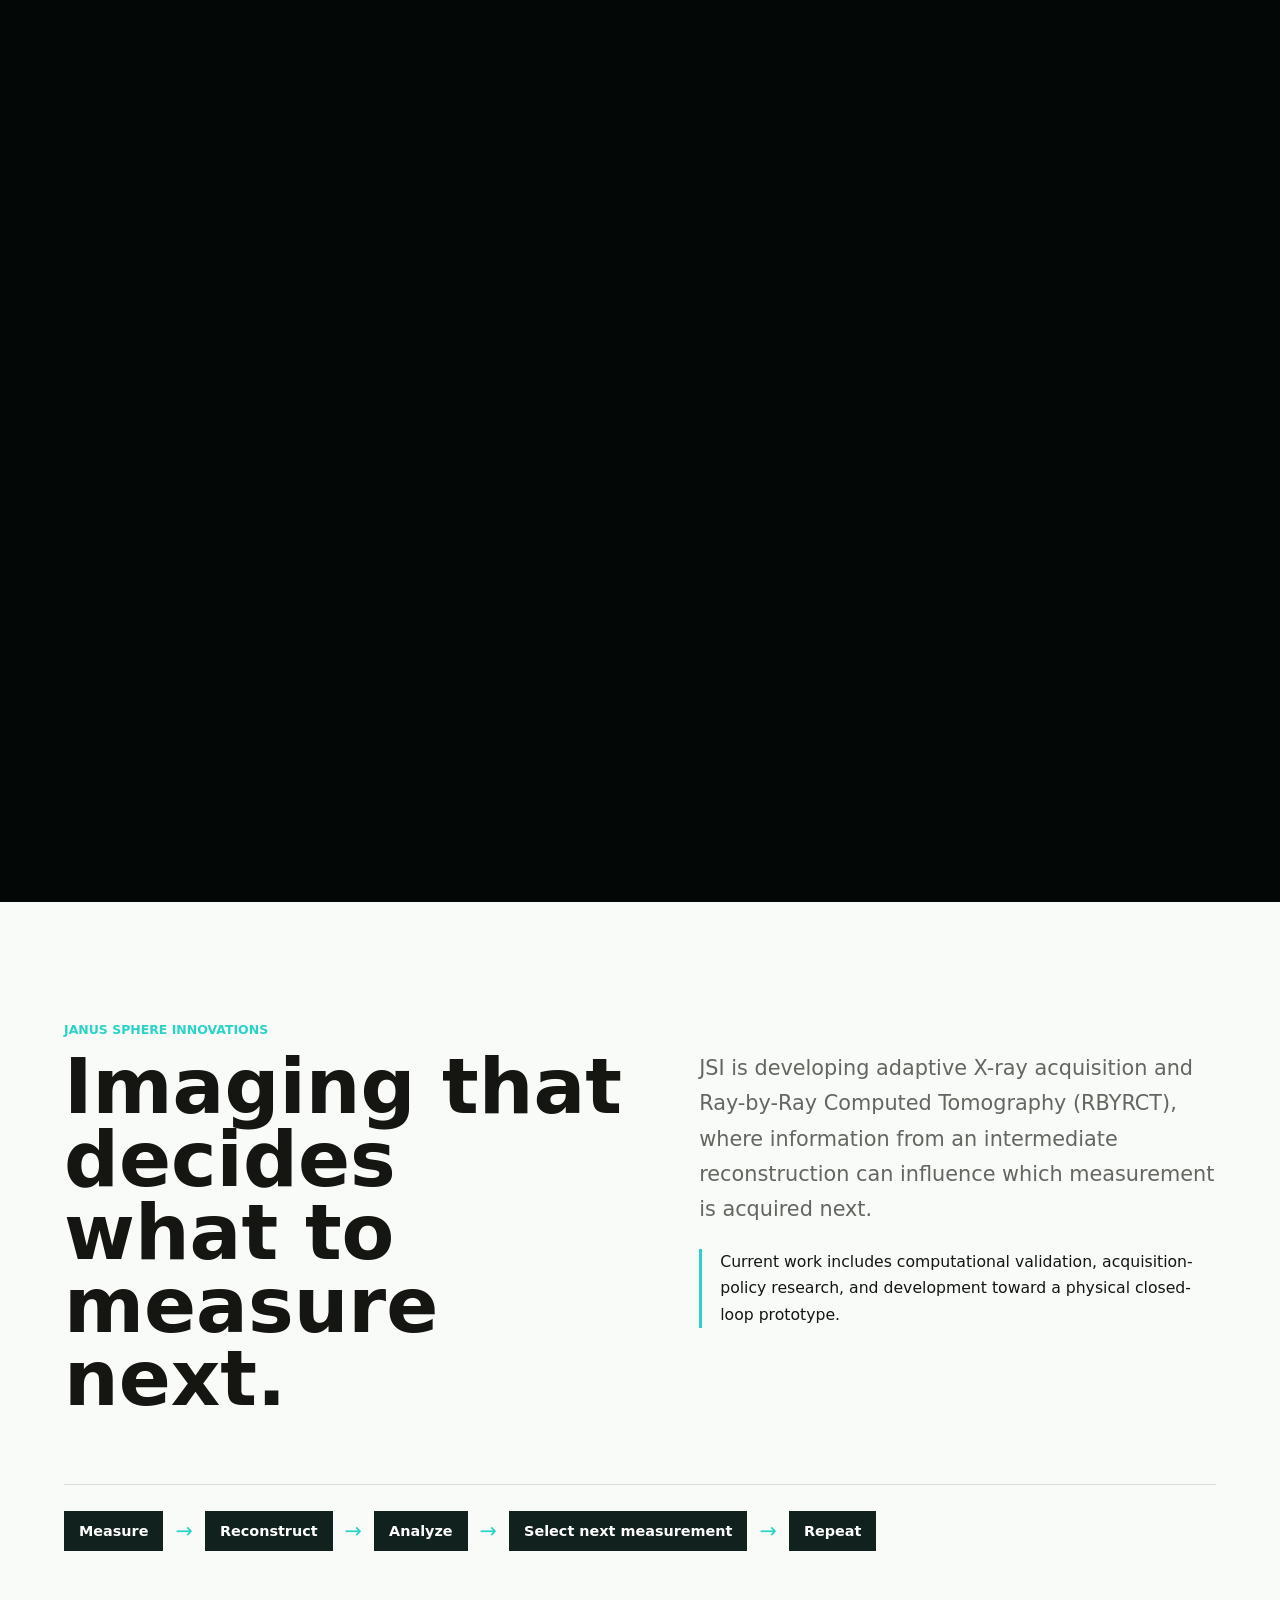
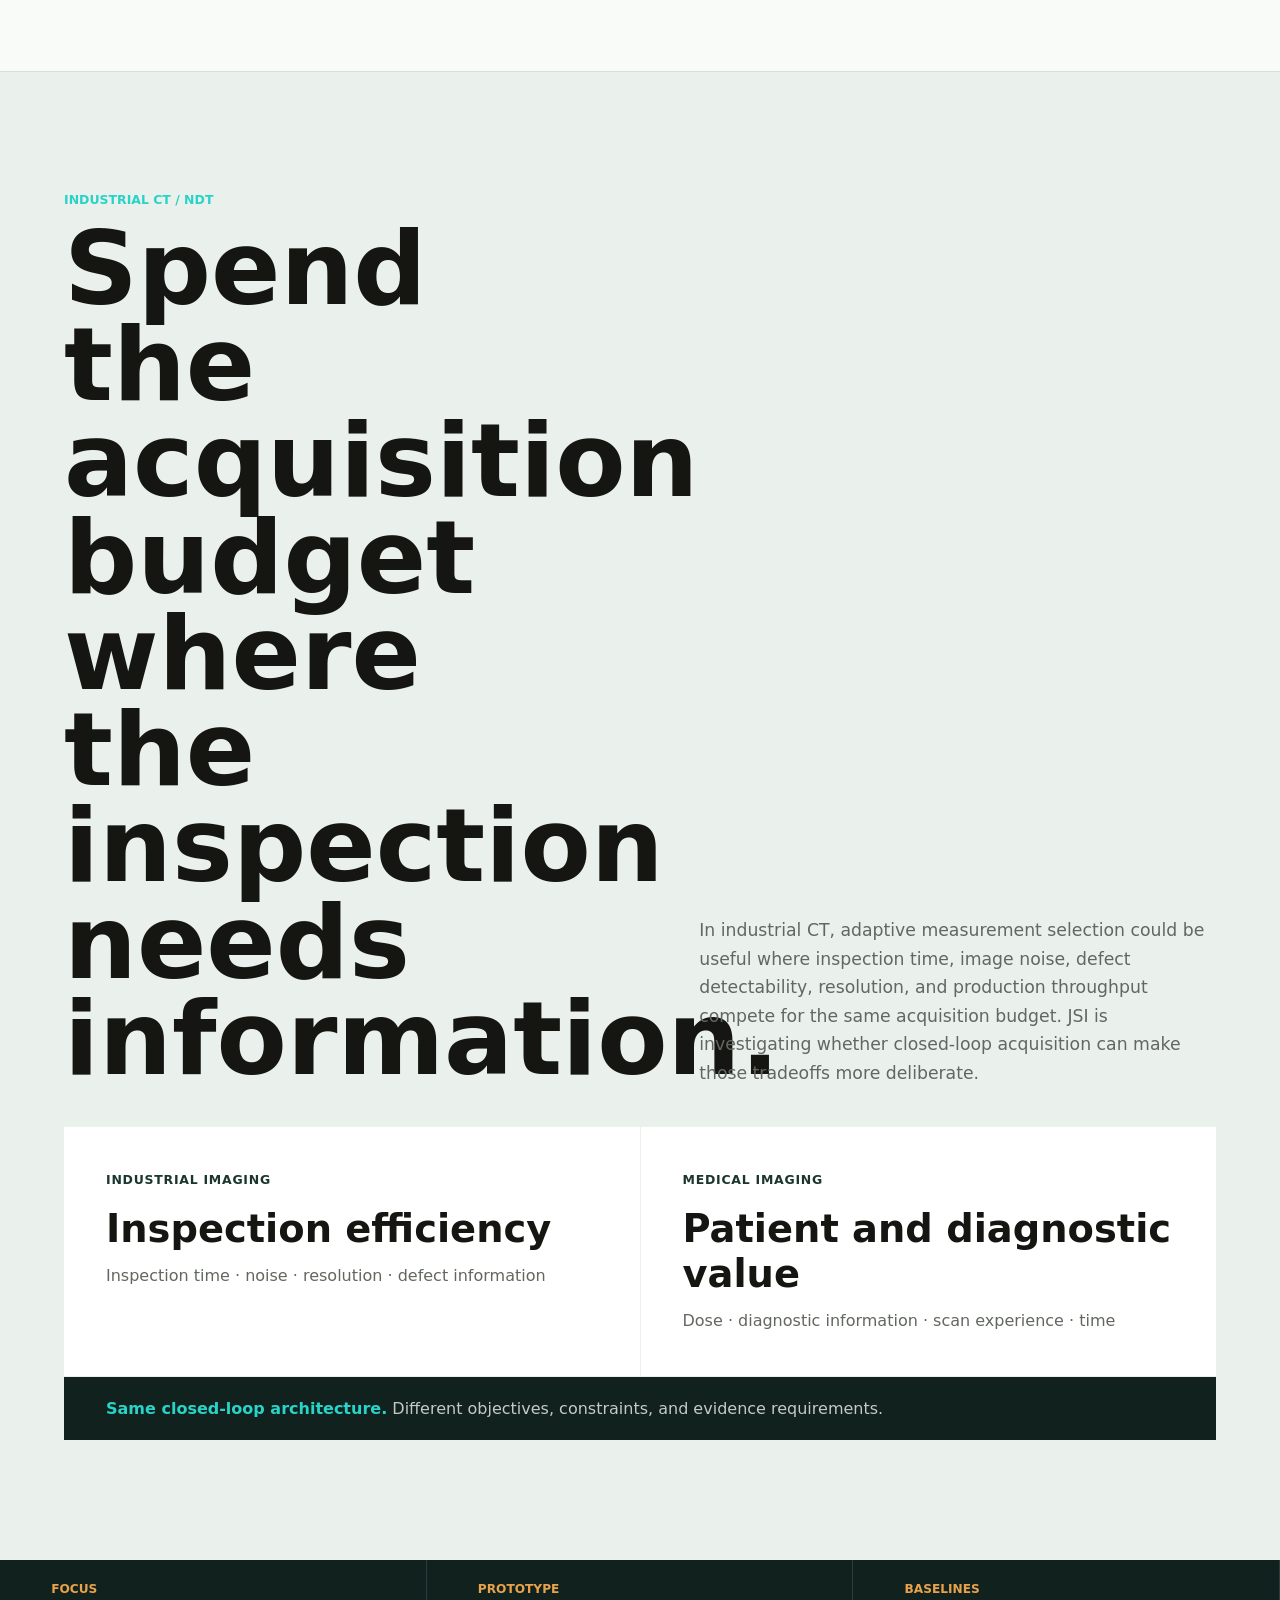
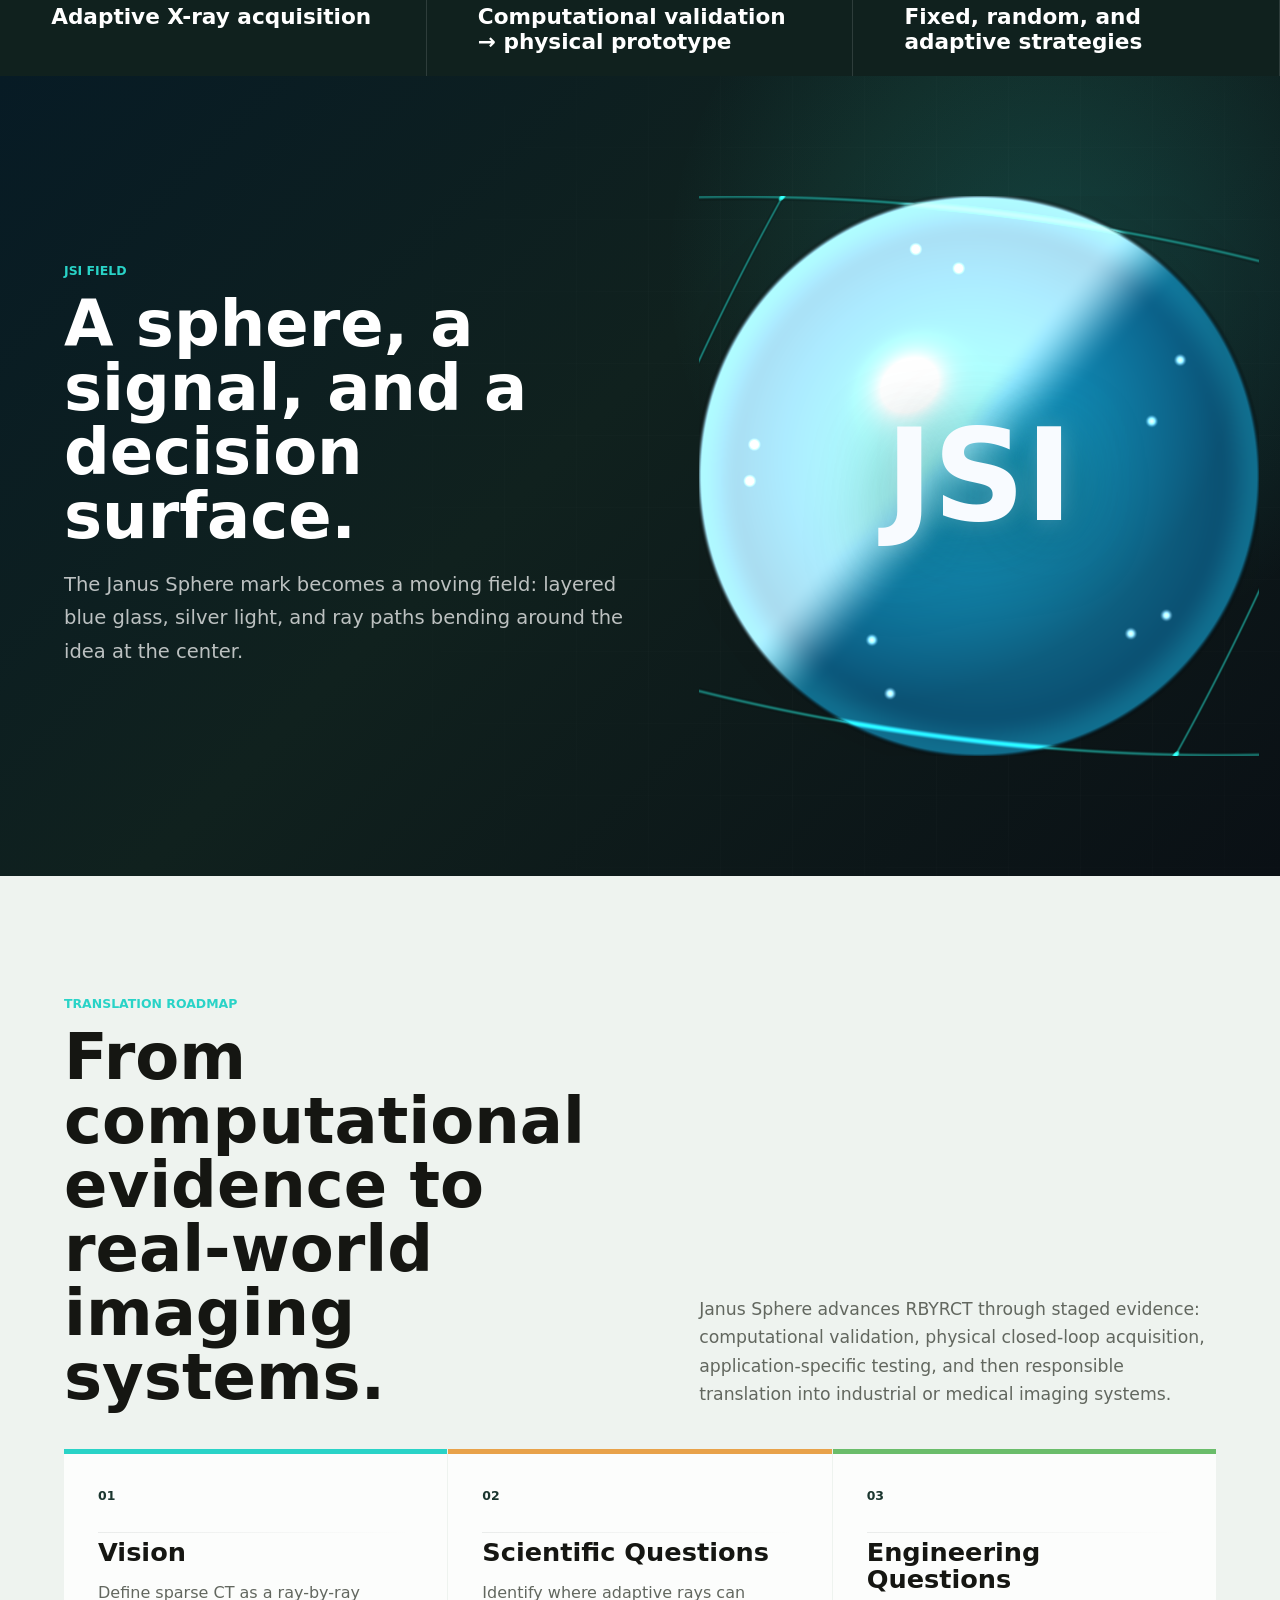
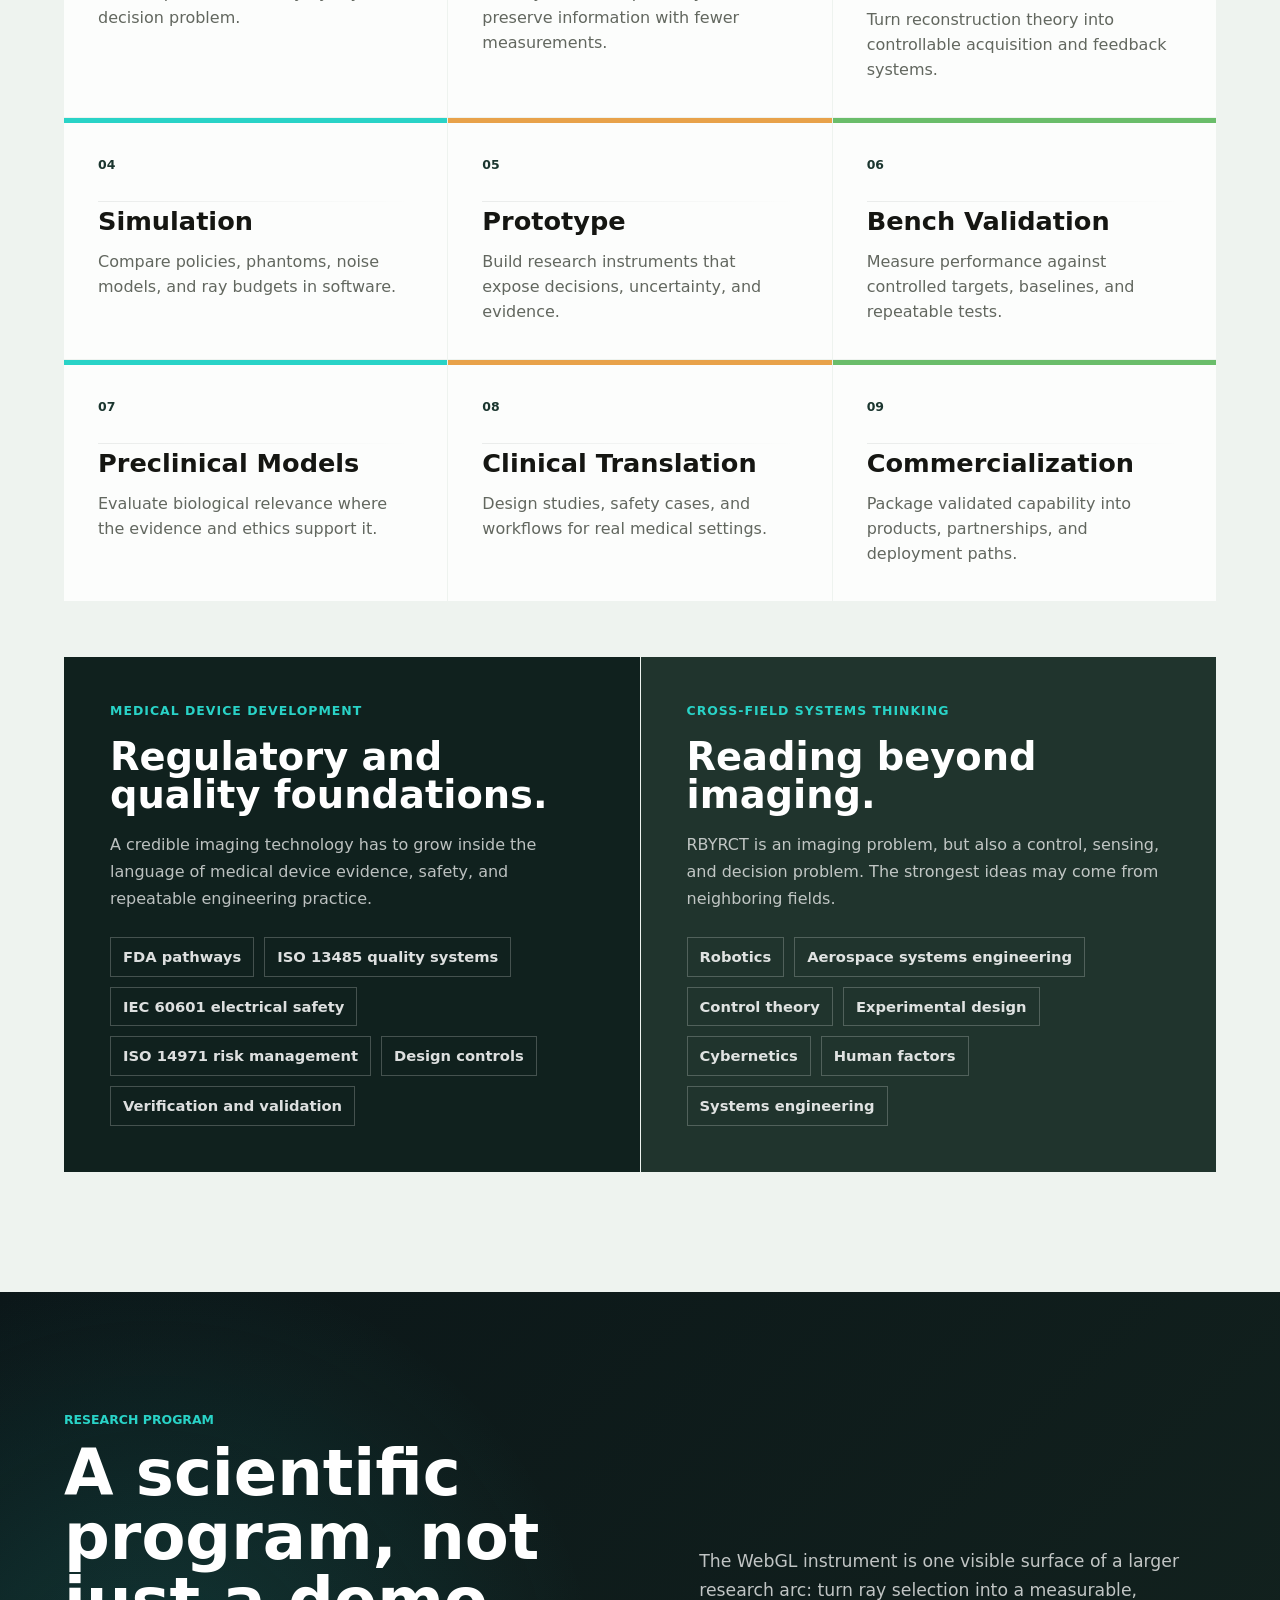
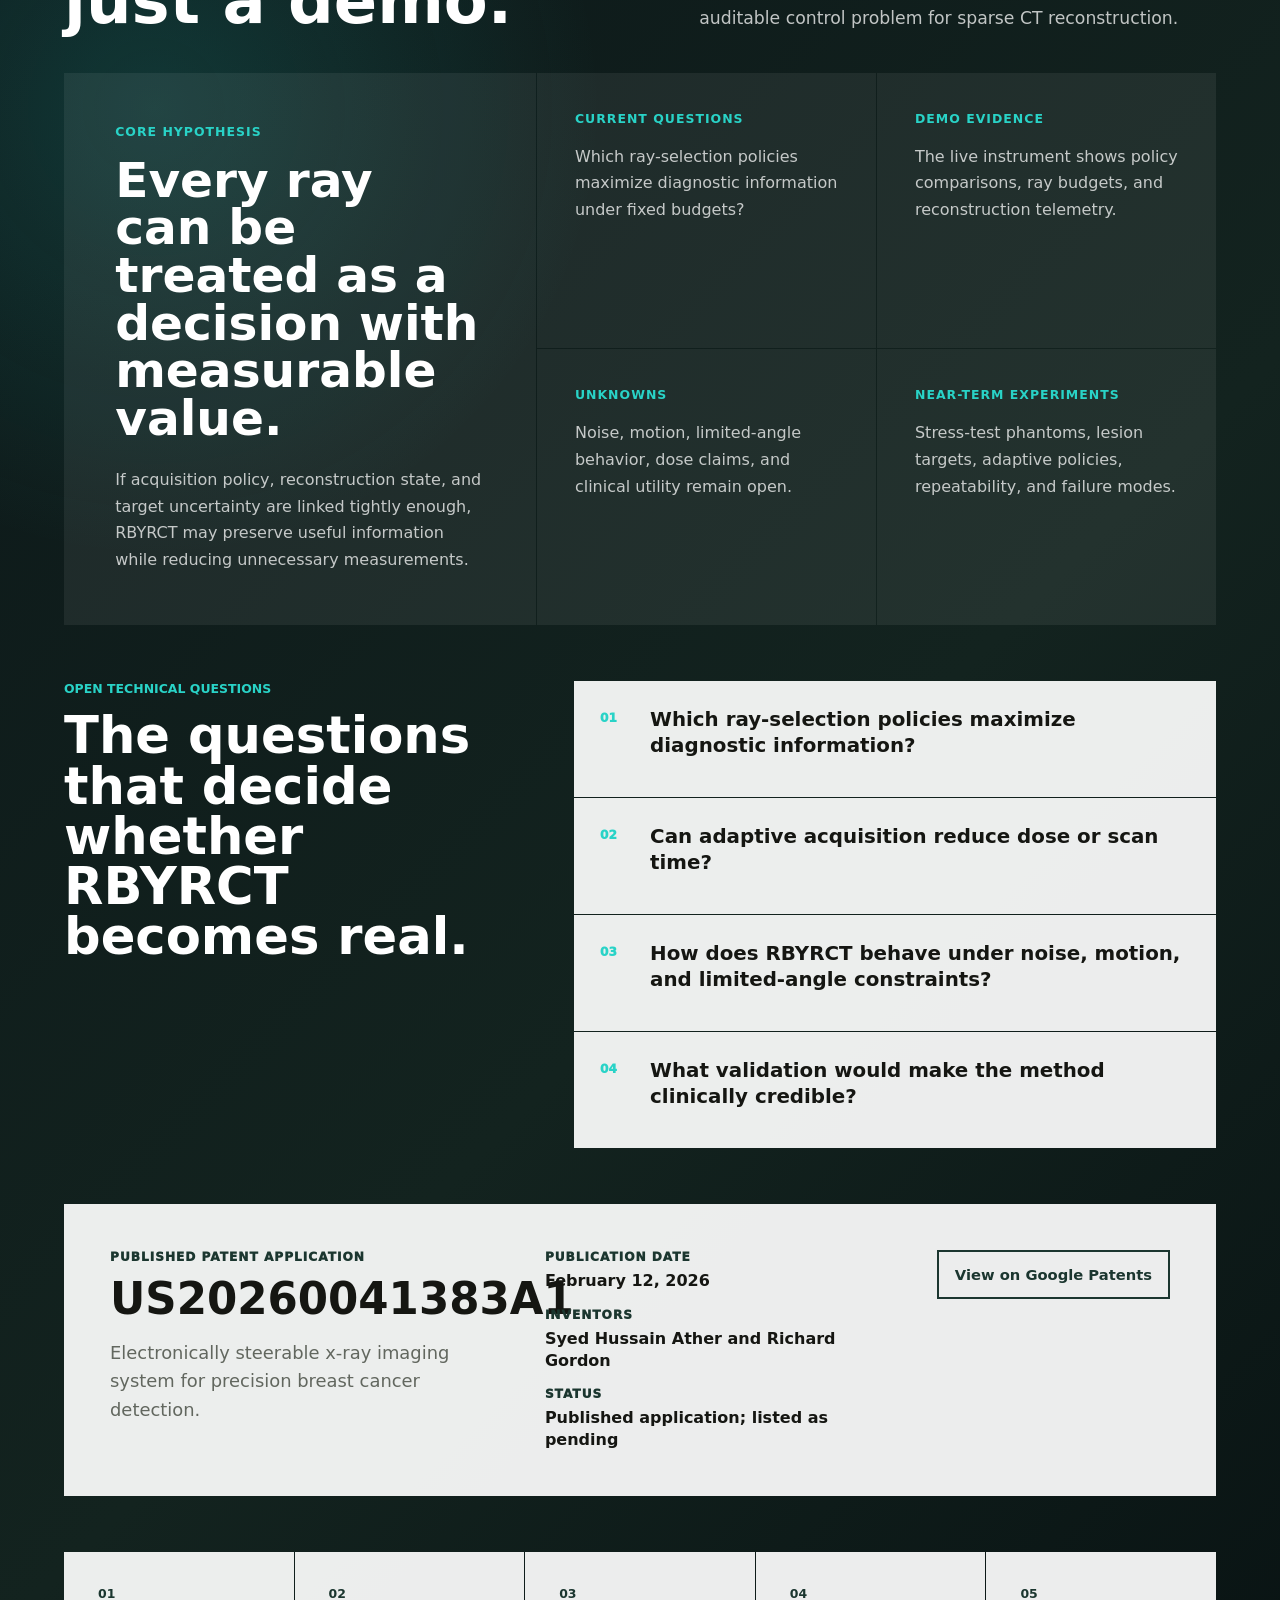
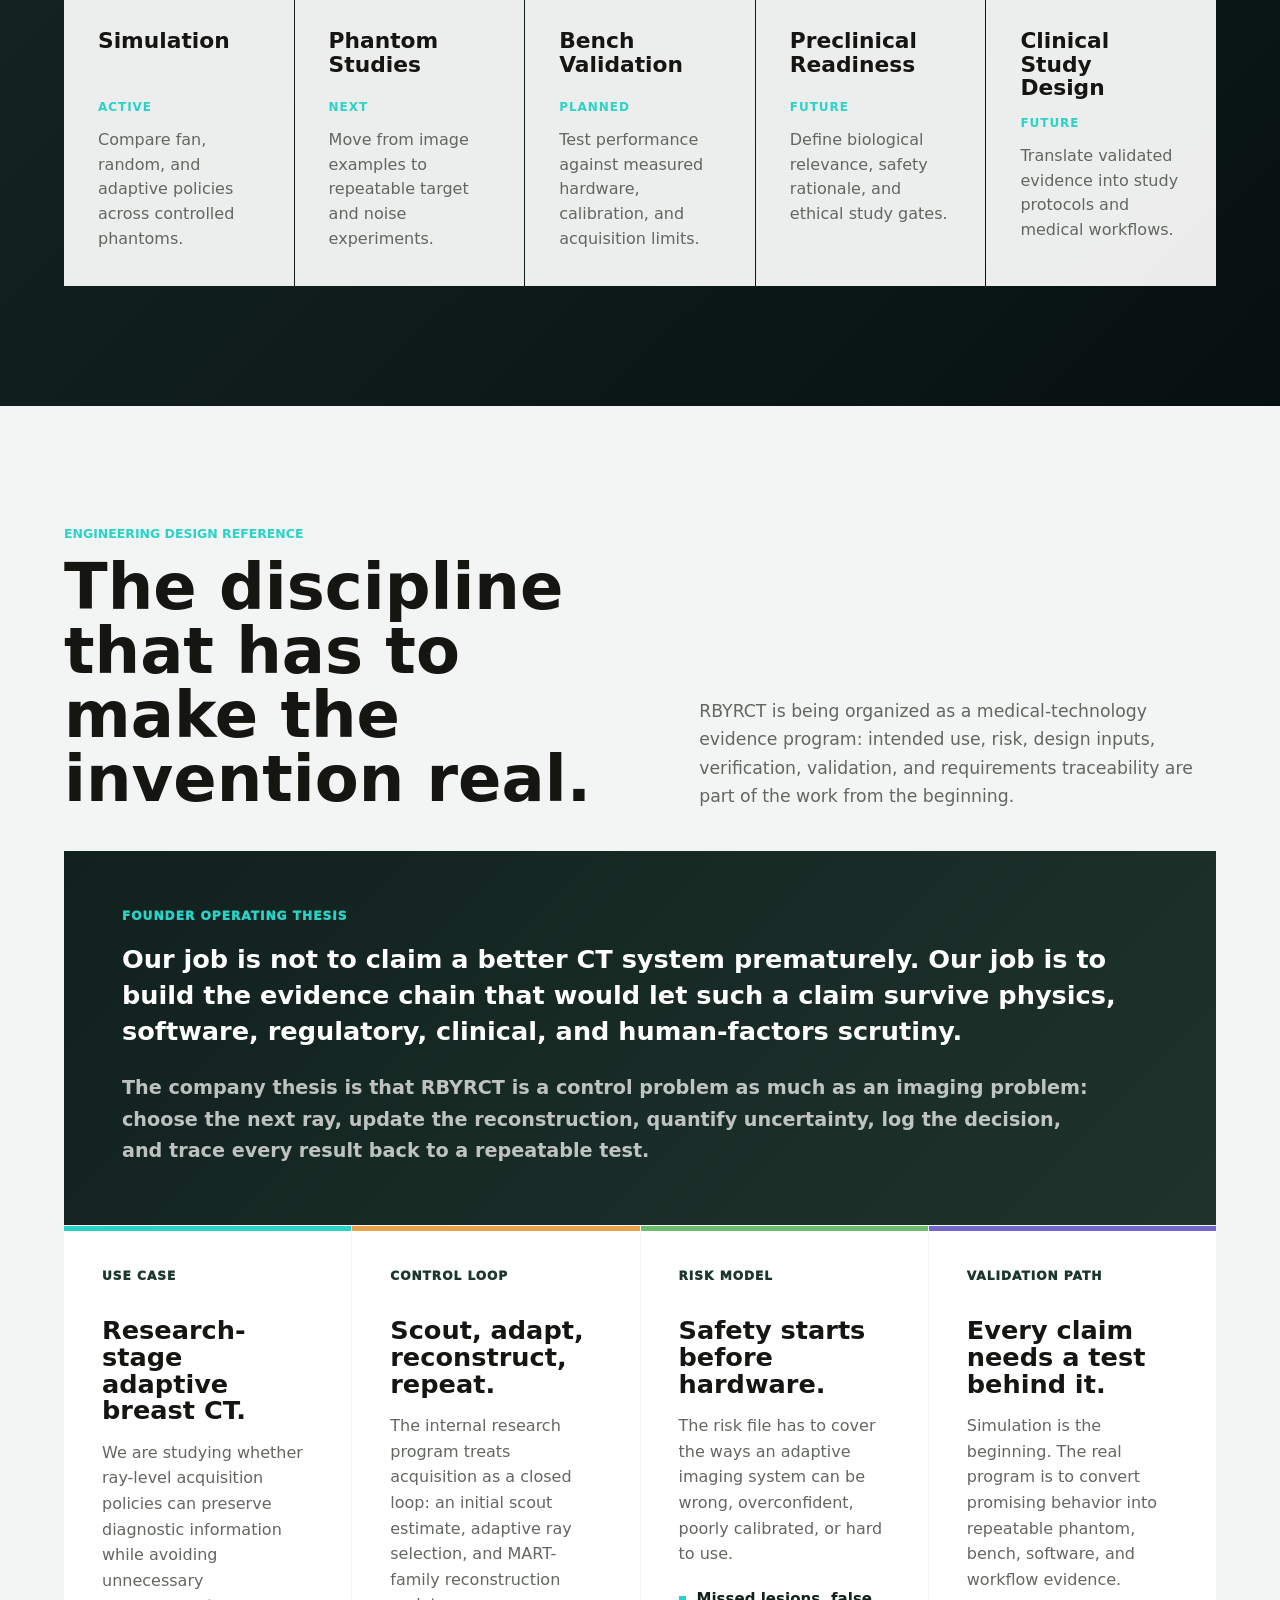
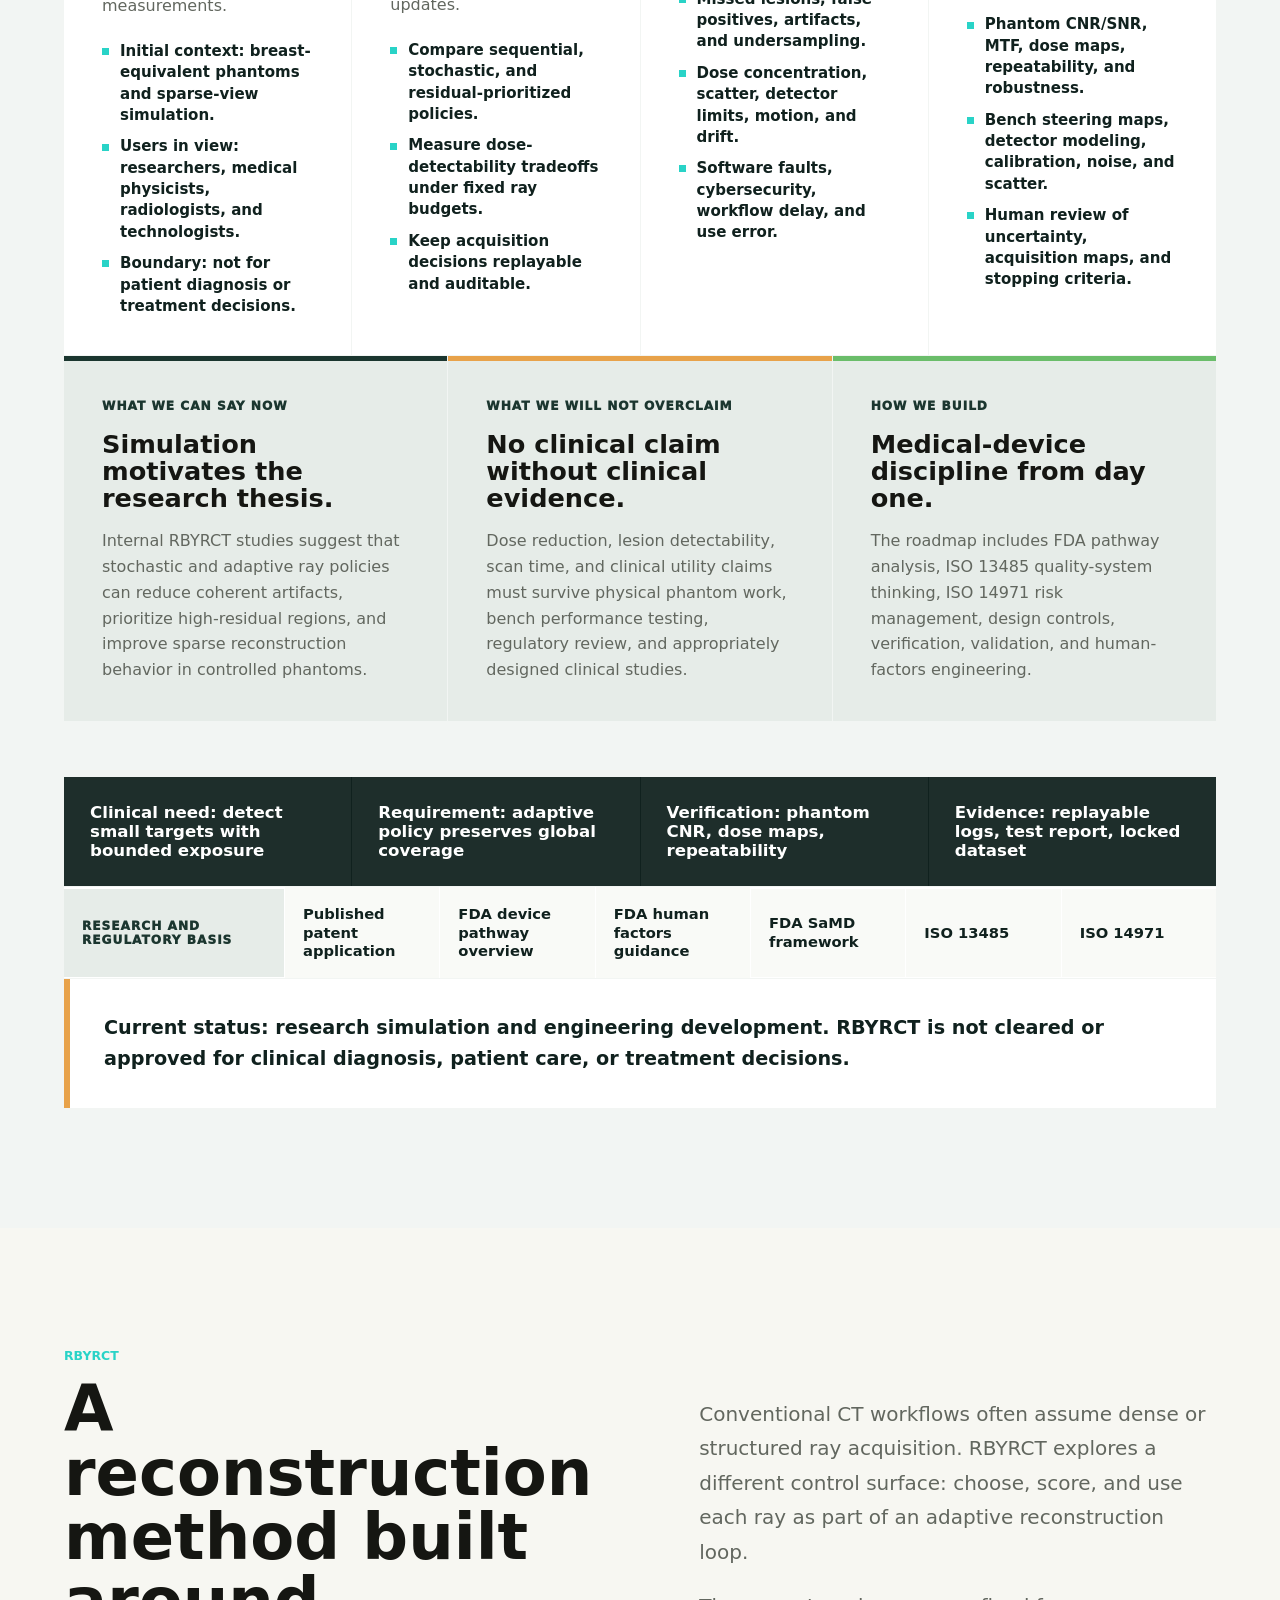
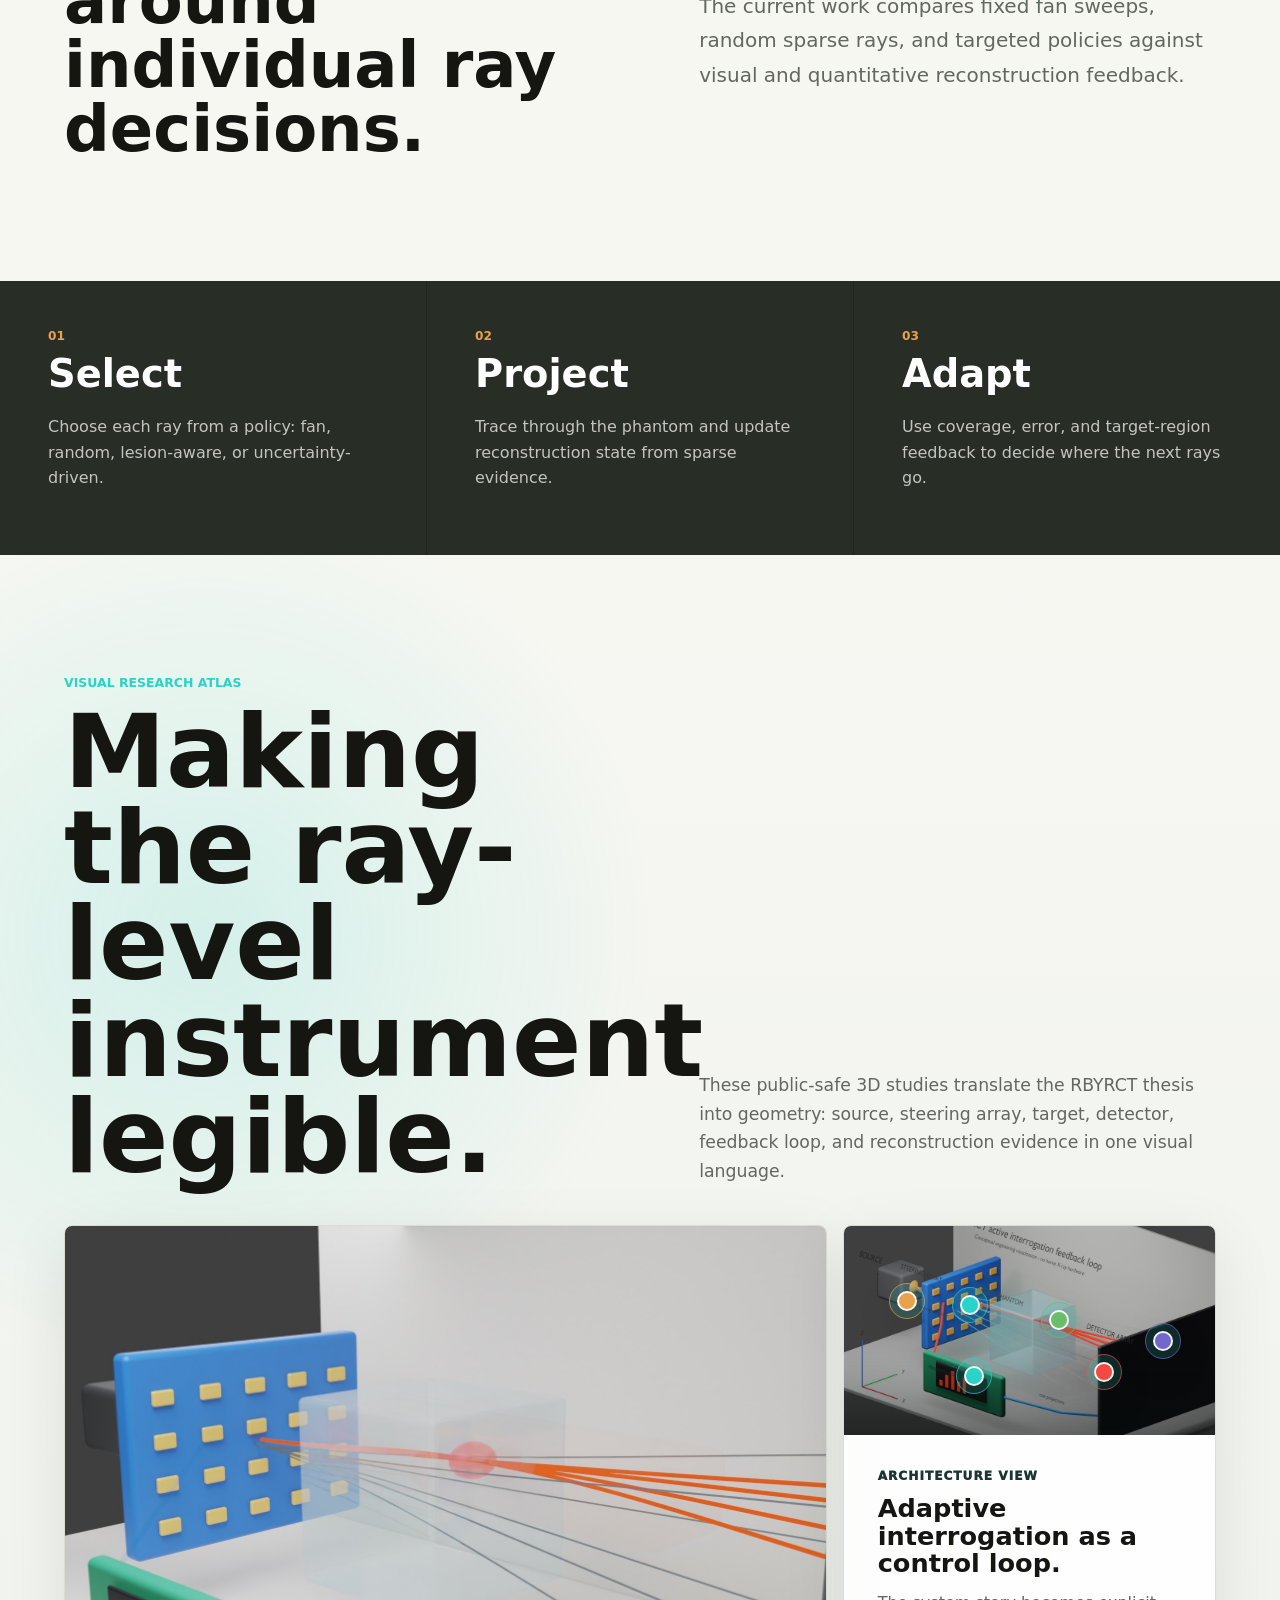
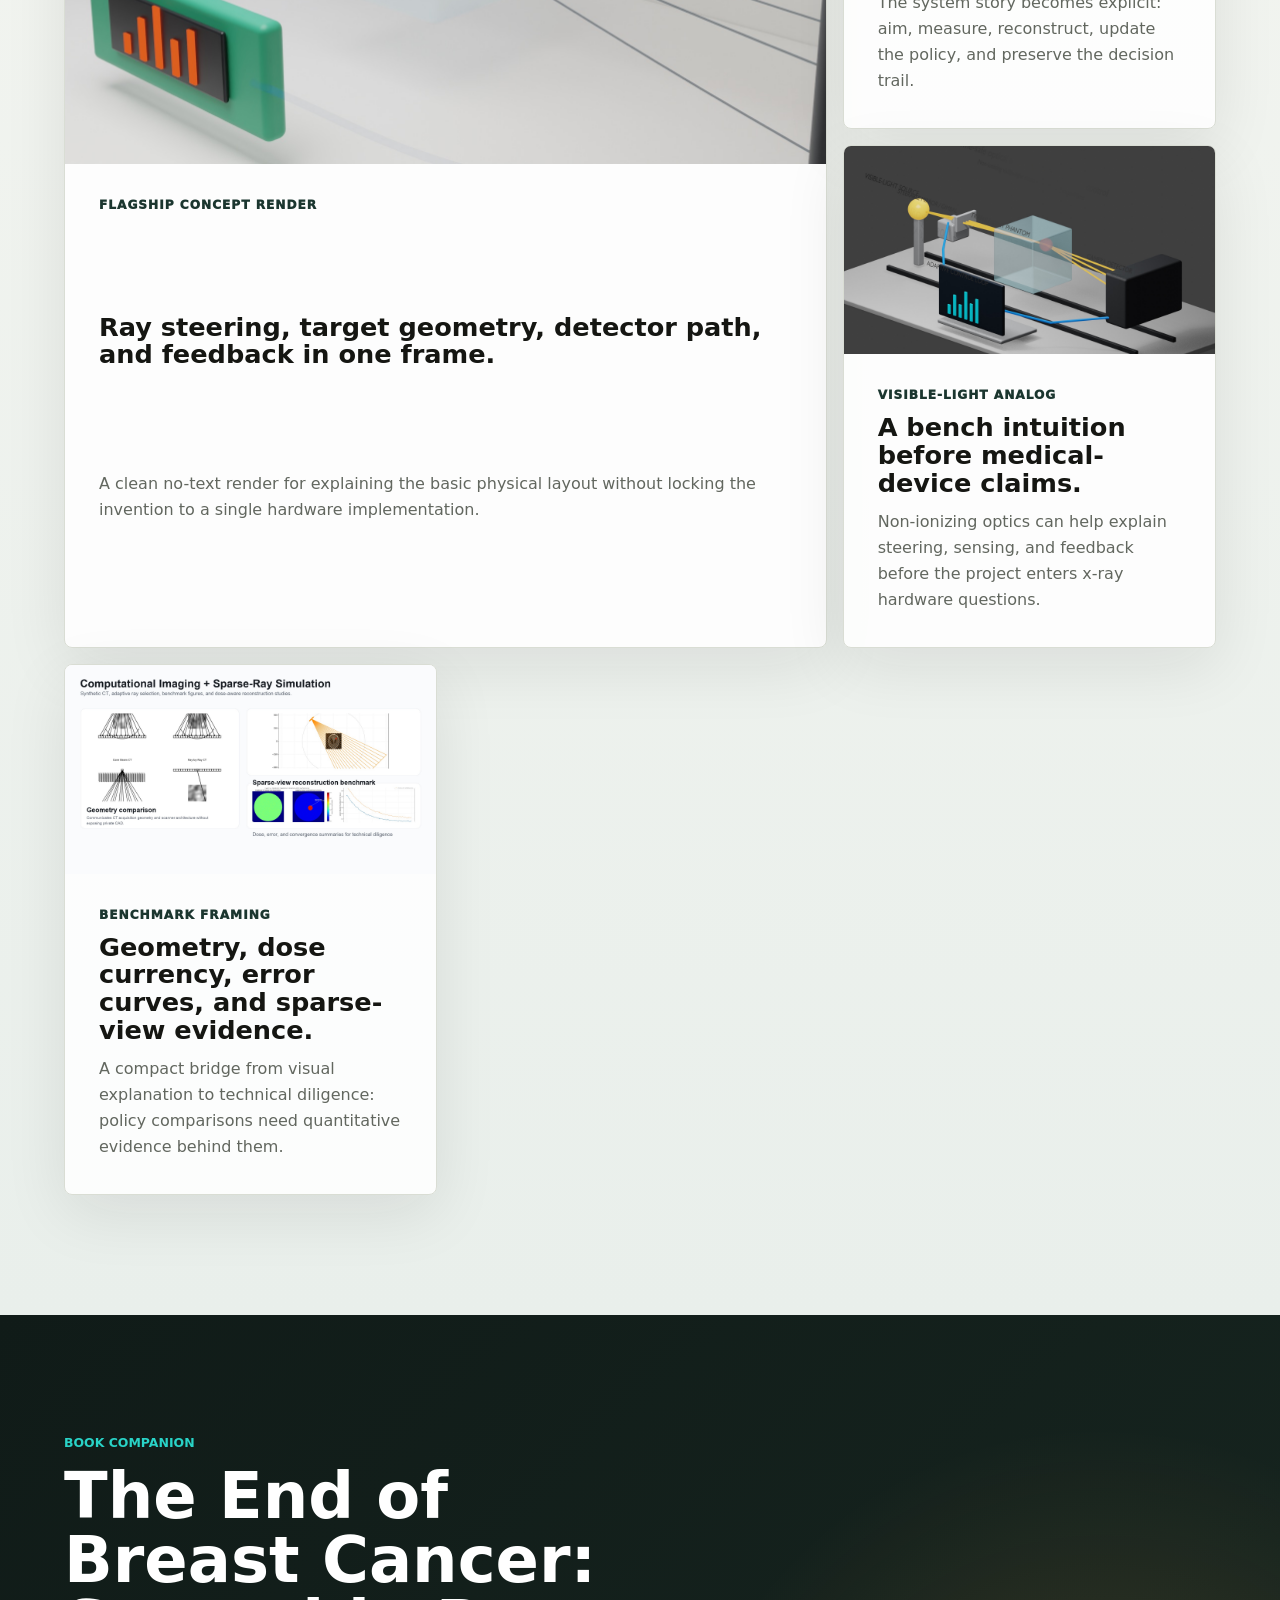
==== commit 9c0f4688: "correct reconstruction" ====
--- a/index.html
+++ b/index.html
@@ -857,11 +857,11 @@
               <button type="button" data-image="marilyn" role="tab" aria-selected="false">
                 Marilyn
               </button>
-              <button type="button" data-image="random" role="tab" aria-selected="false">
-                Random 1.2k
+              <button type="button" data-image="rbyrct" role="tab" aria-selected="false">
+                RBYRCT
               </button>
               <button type="button" data-image="fan" role="tab" aria-selected="false">
-                Fan 1.2k
+                Fan
               </button>
             </div>
             <figure>
@@ -880,8 +880,8 @@
             </div>
             <div>
               <span>Comparison</span>
-              <strong>Policy arena</strong>
-              <p>Fan, random, and adaptive candidates expose sampling tradeoffs.</p>
+              <strong>RBYRCT vs Fan</strong>
+              <p>Direct reconstruction comparison across matched 1,000, 5,000, and 10,000 ray budgets.</p>
             </div>
             <div>
               <span>Status</span>
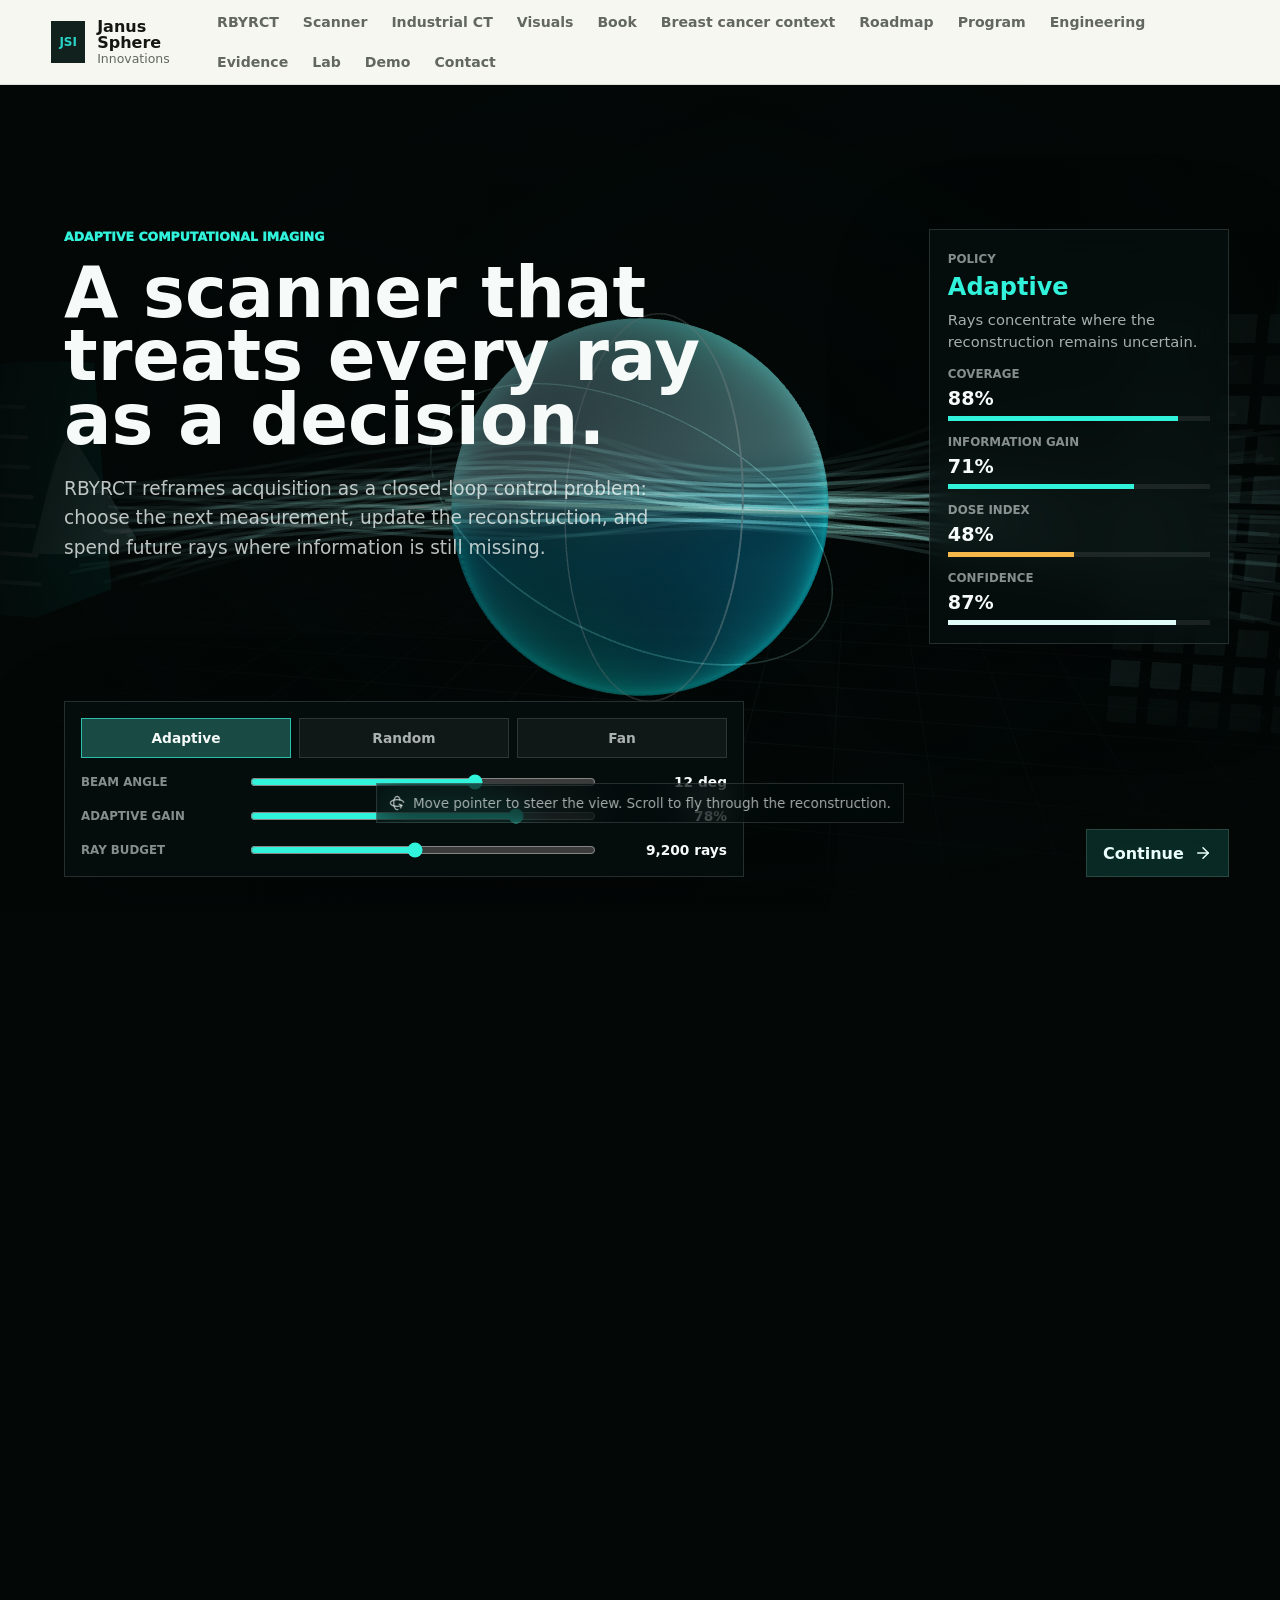
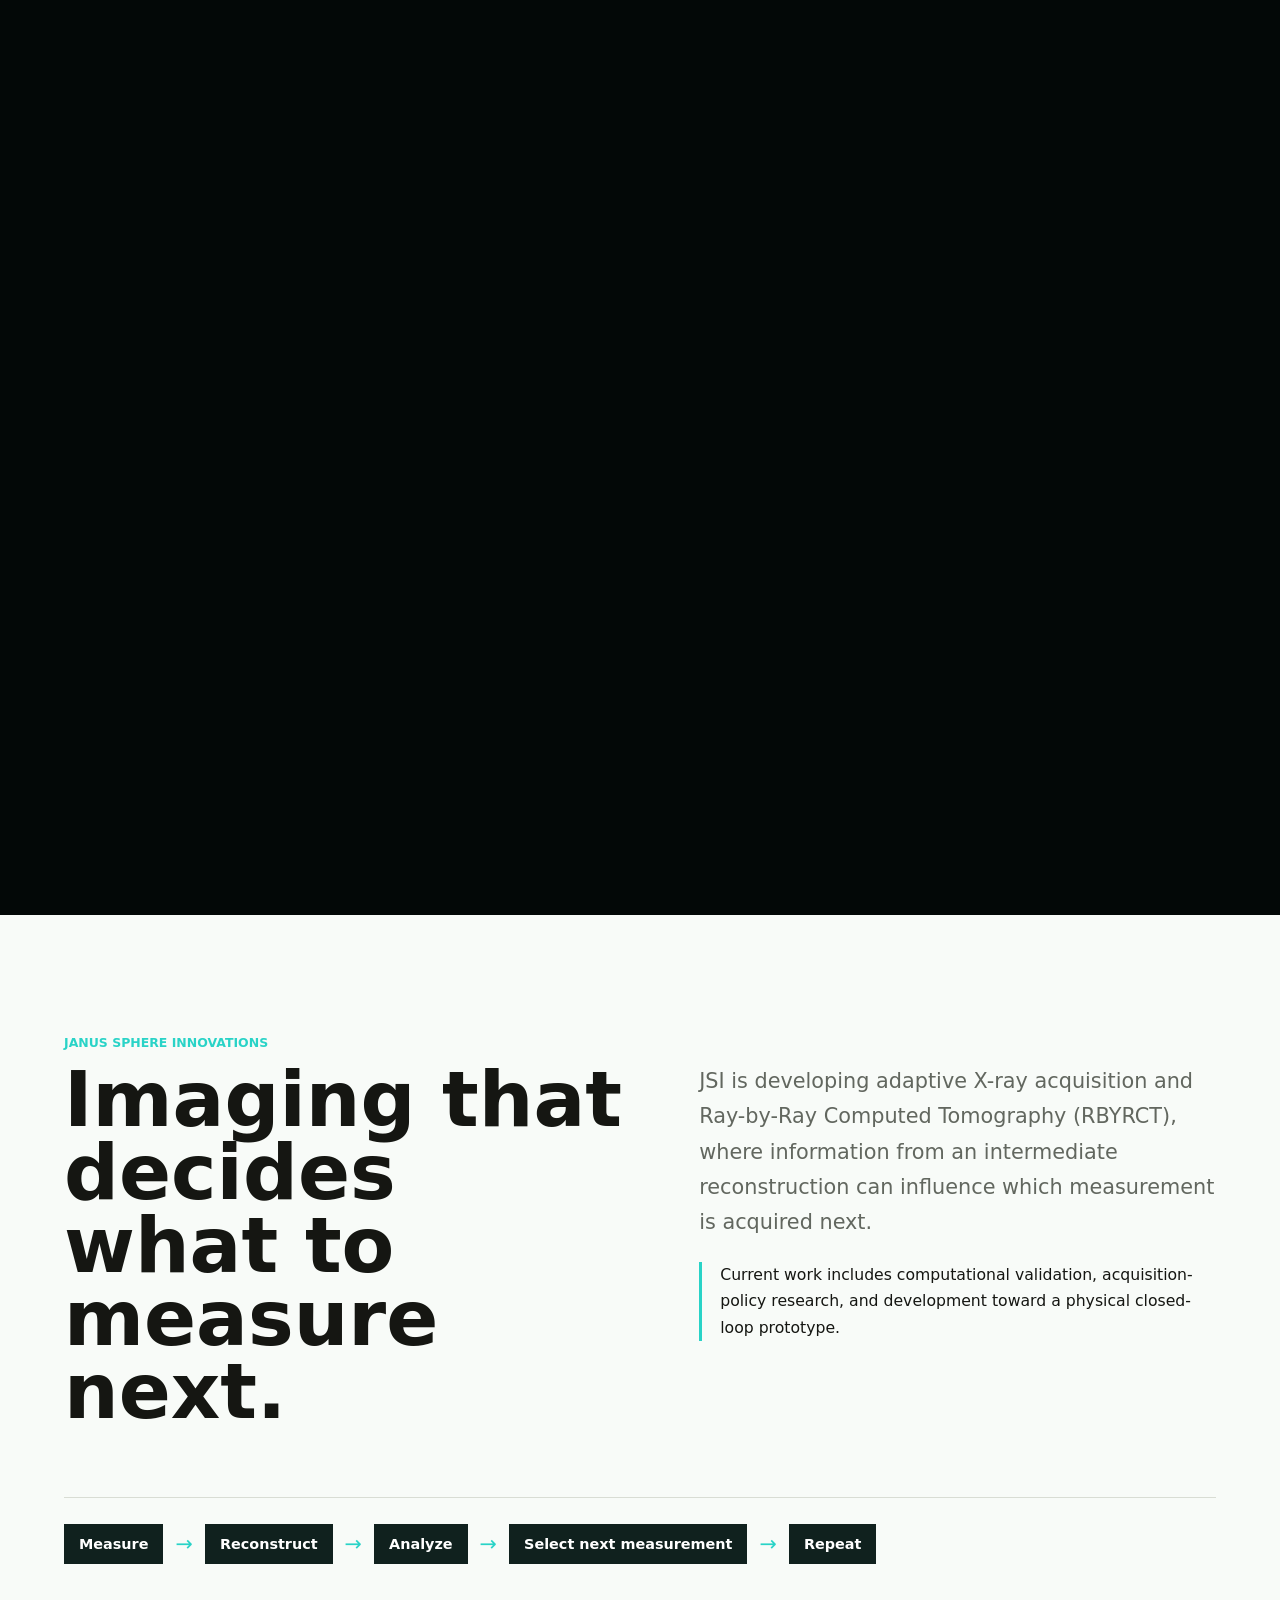
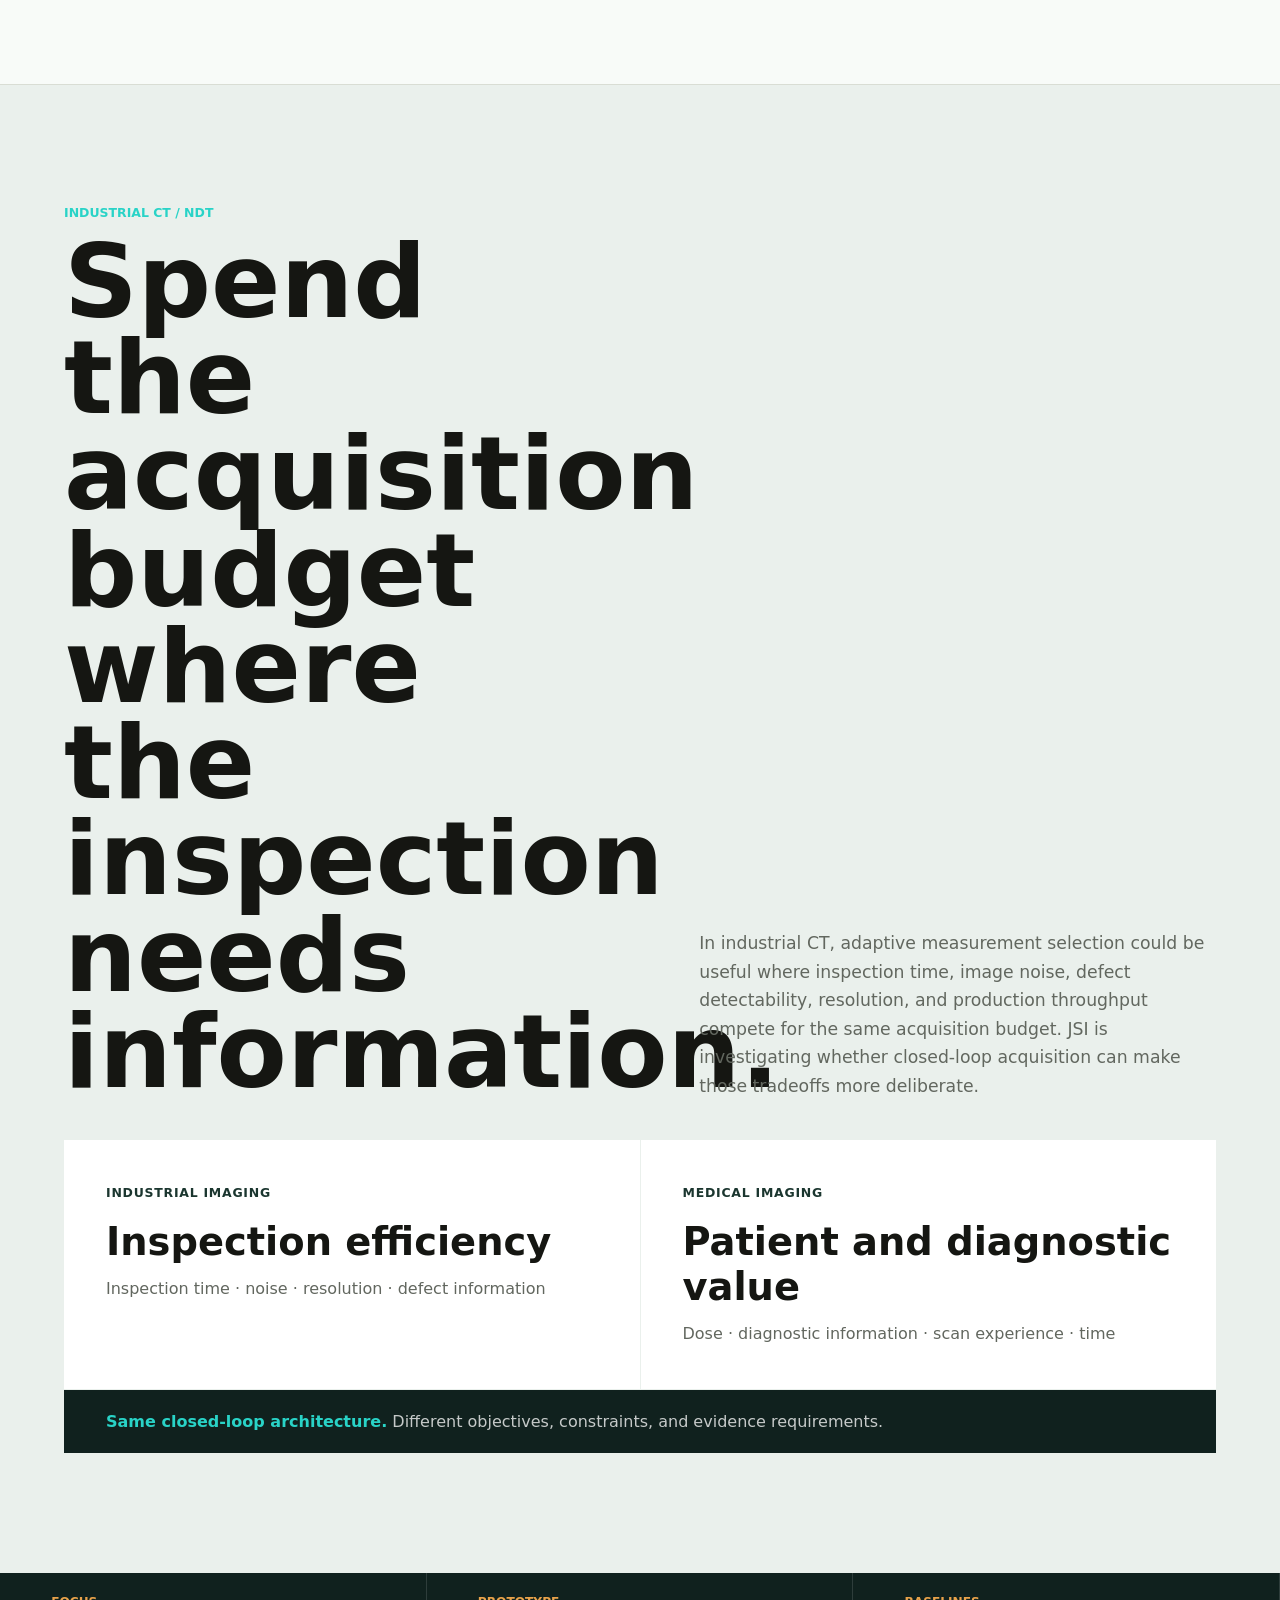
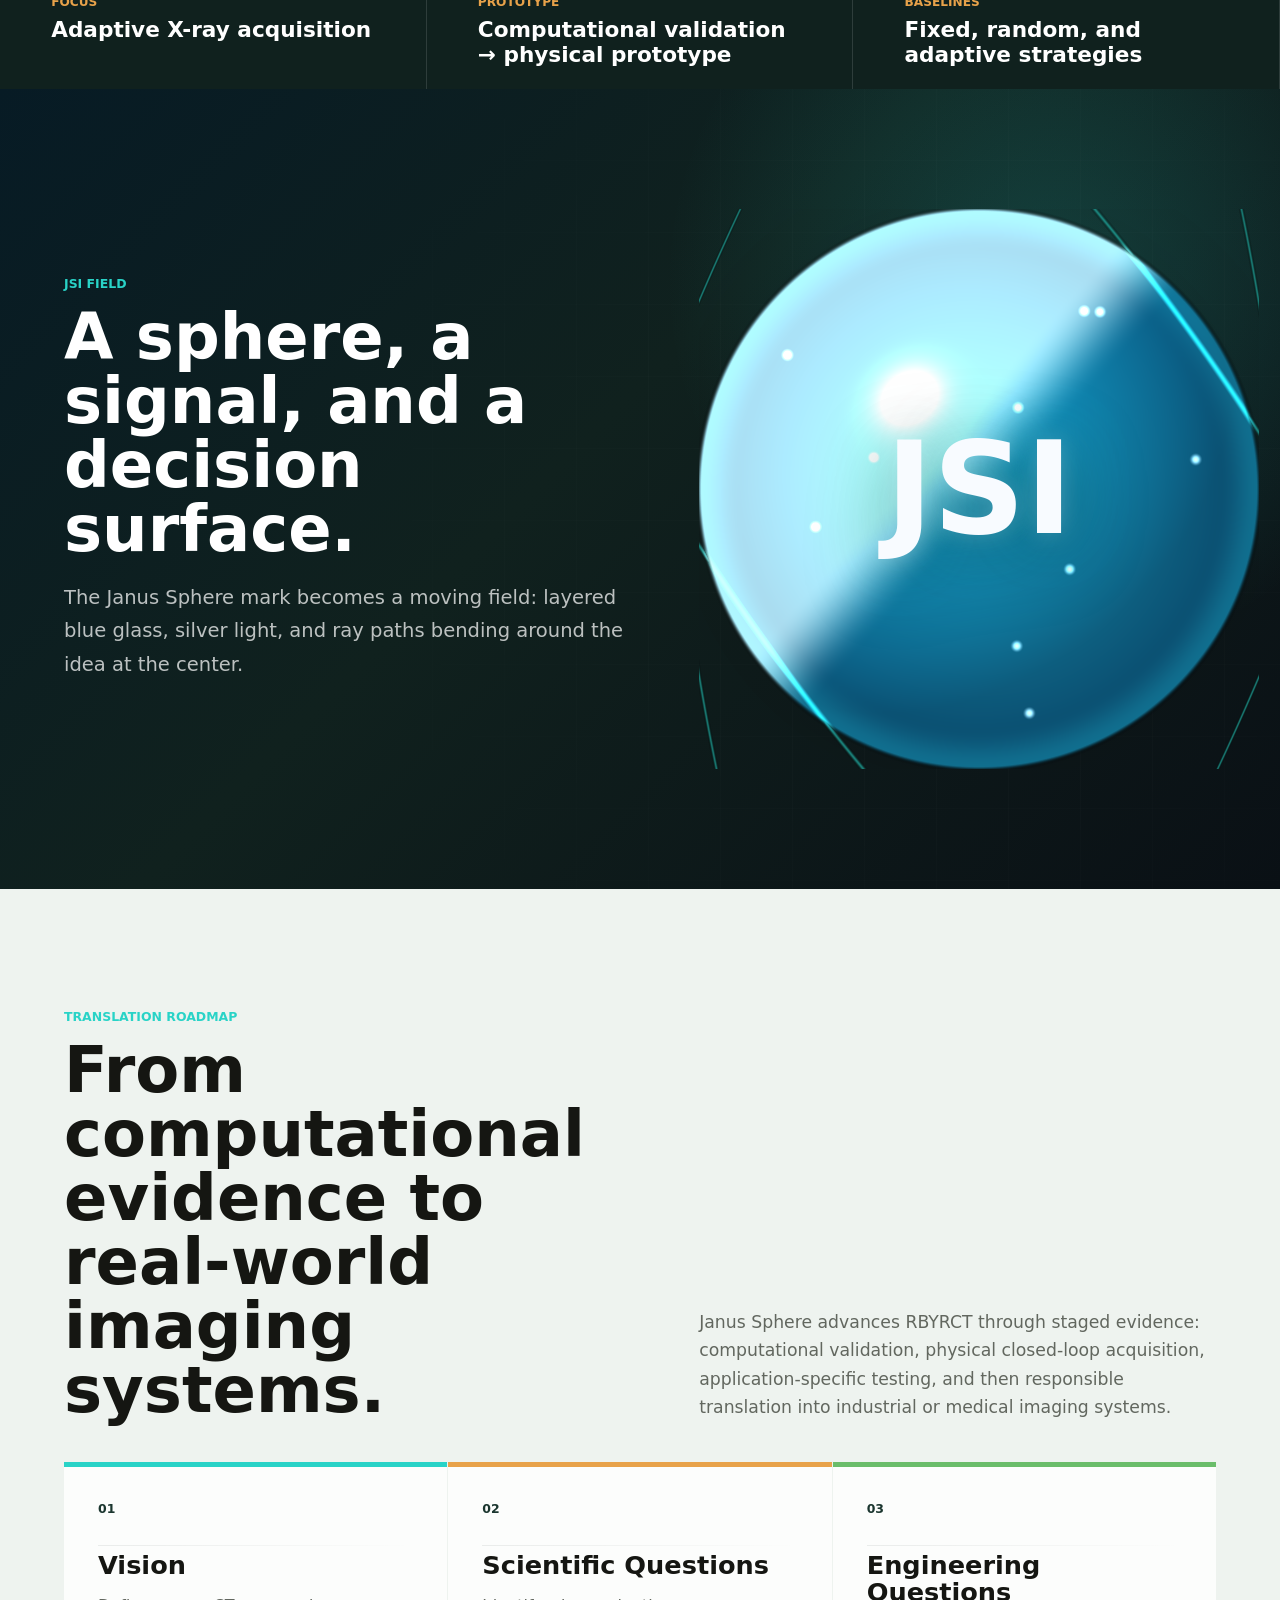
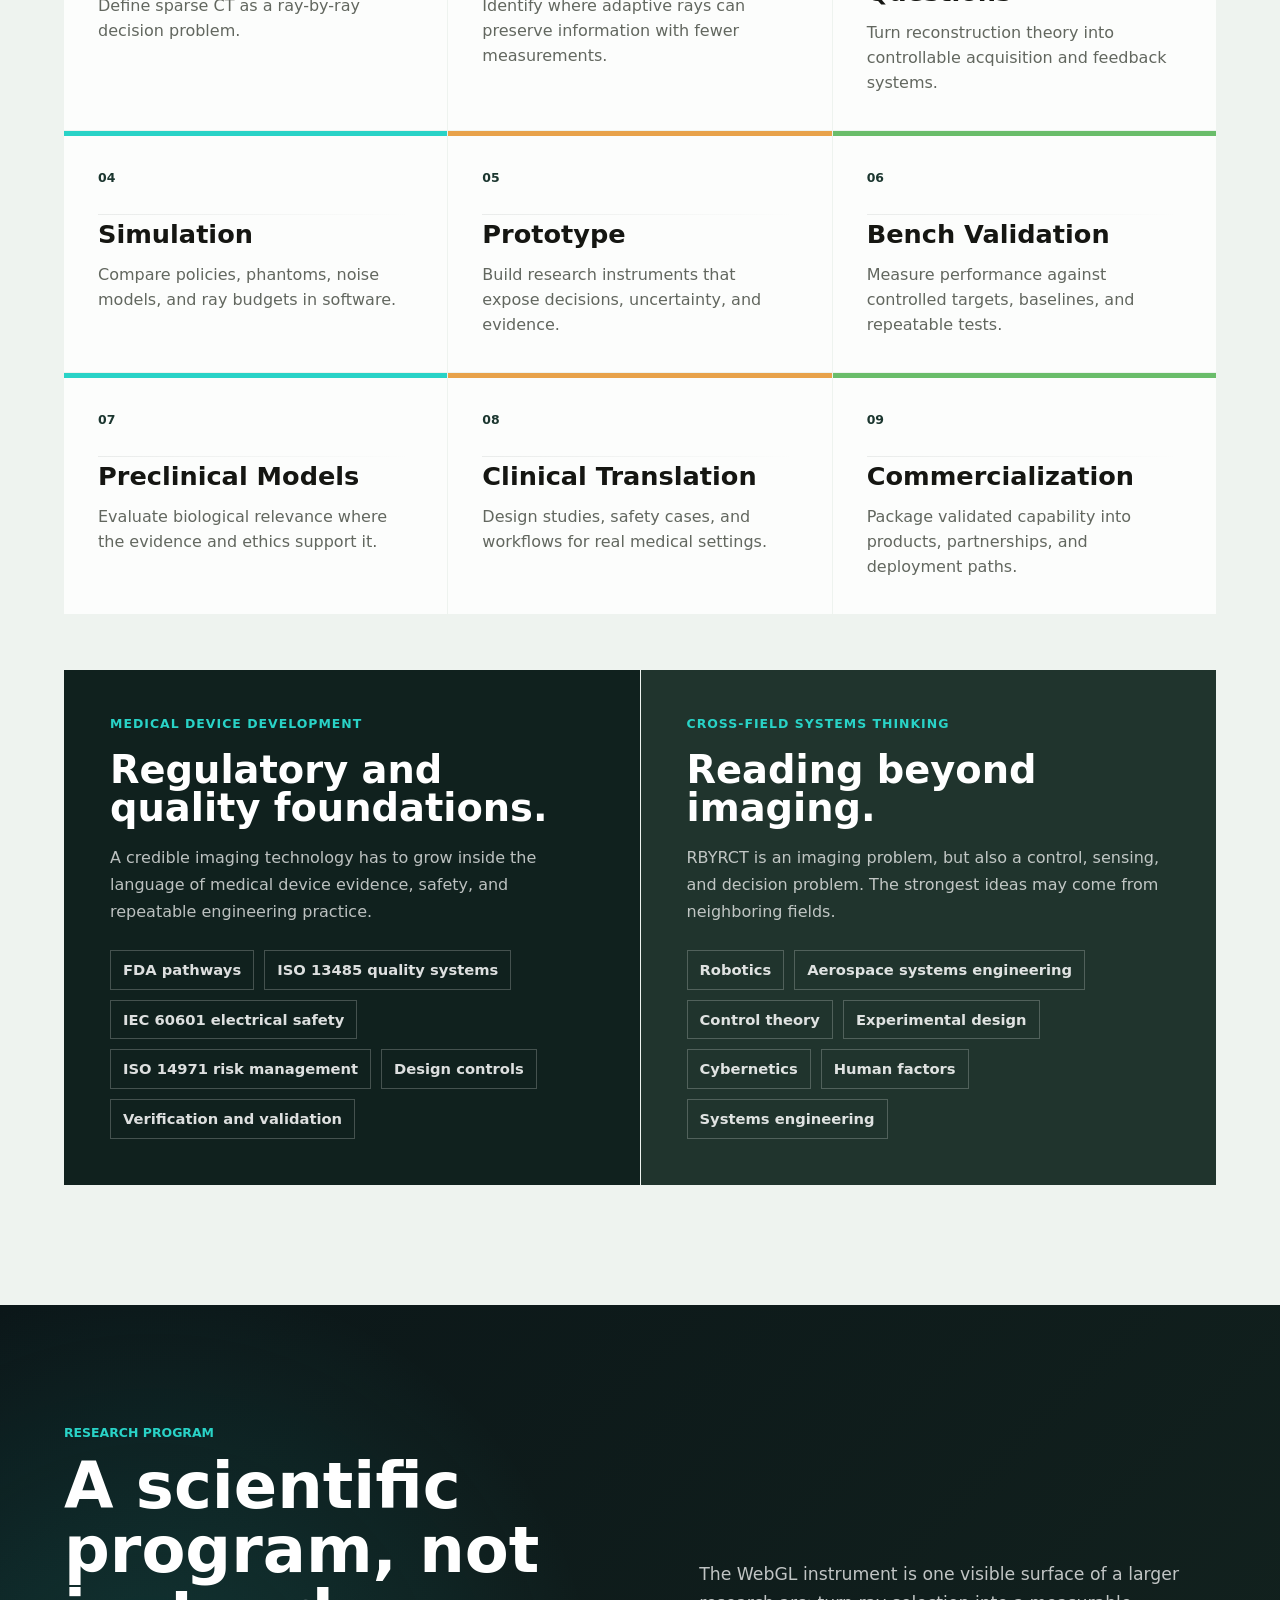
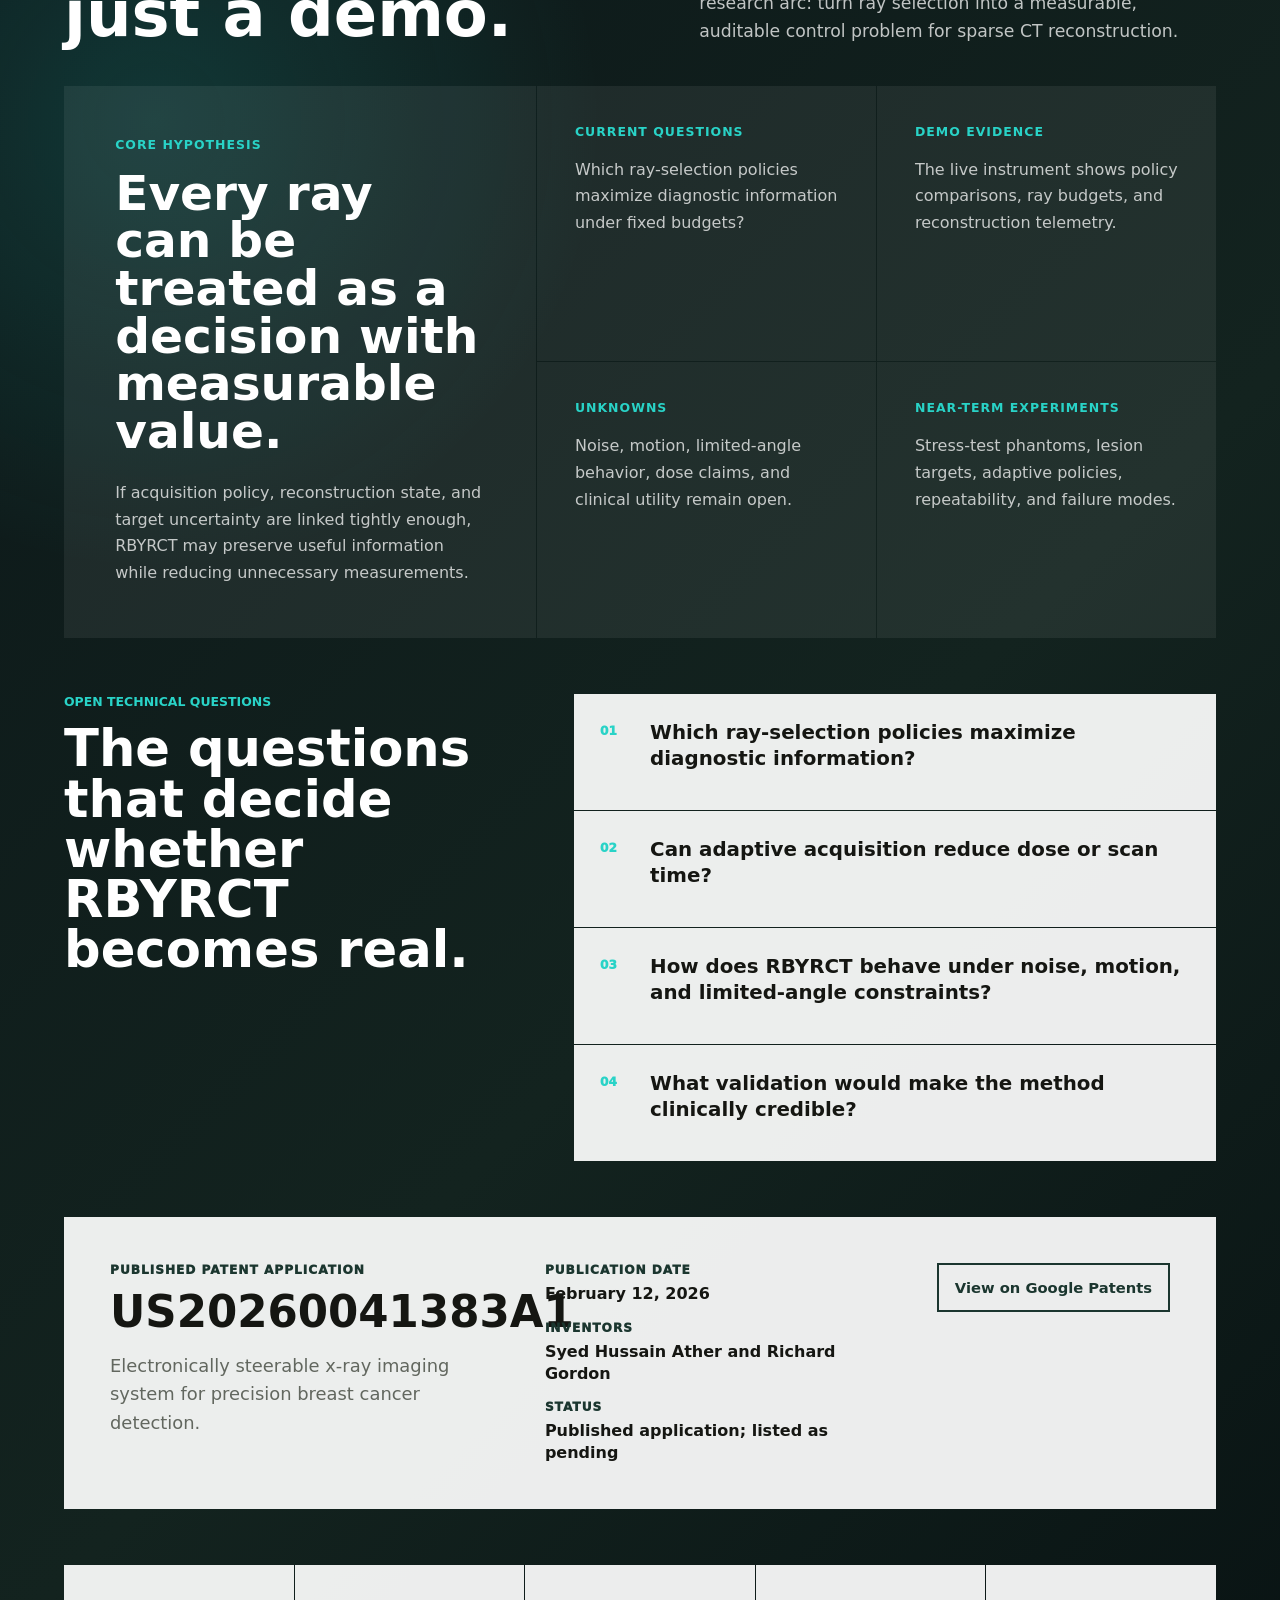
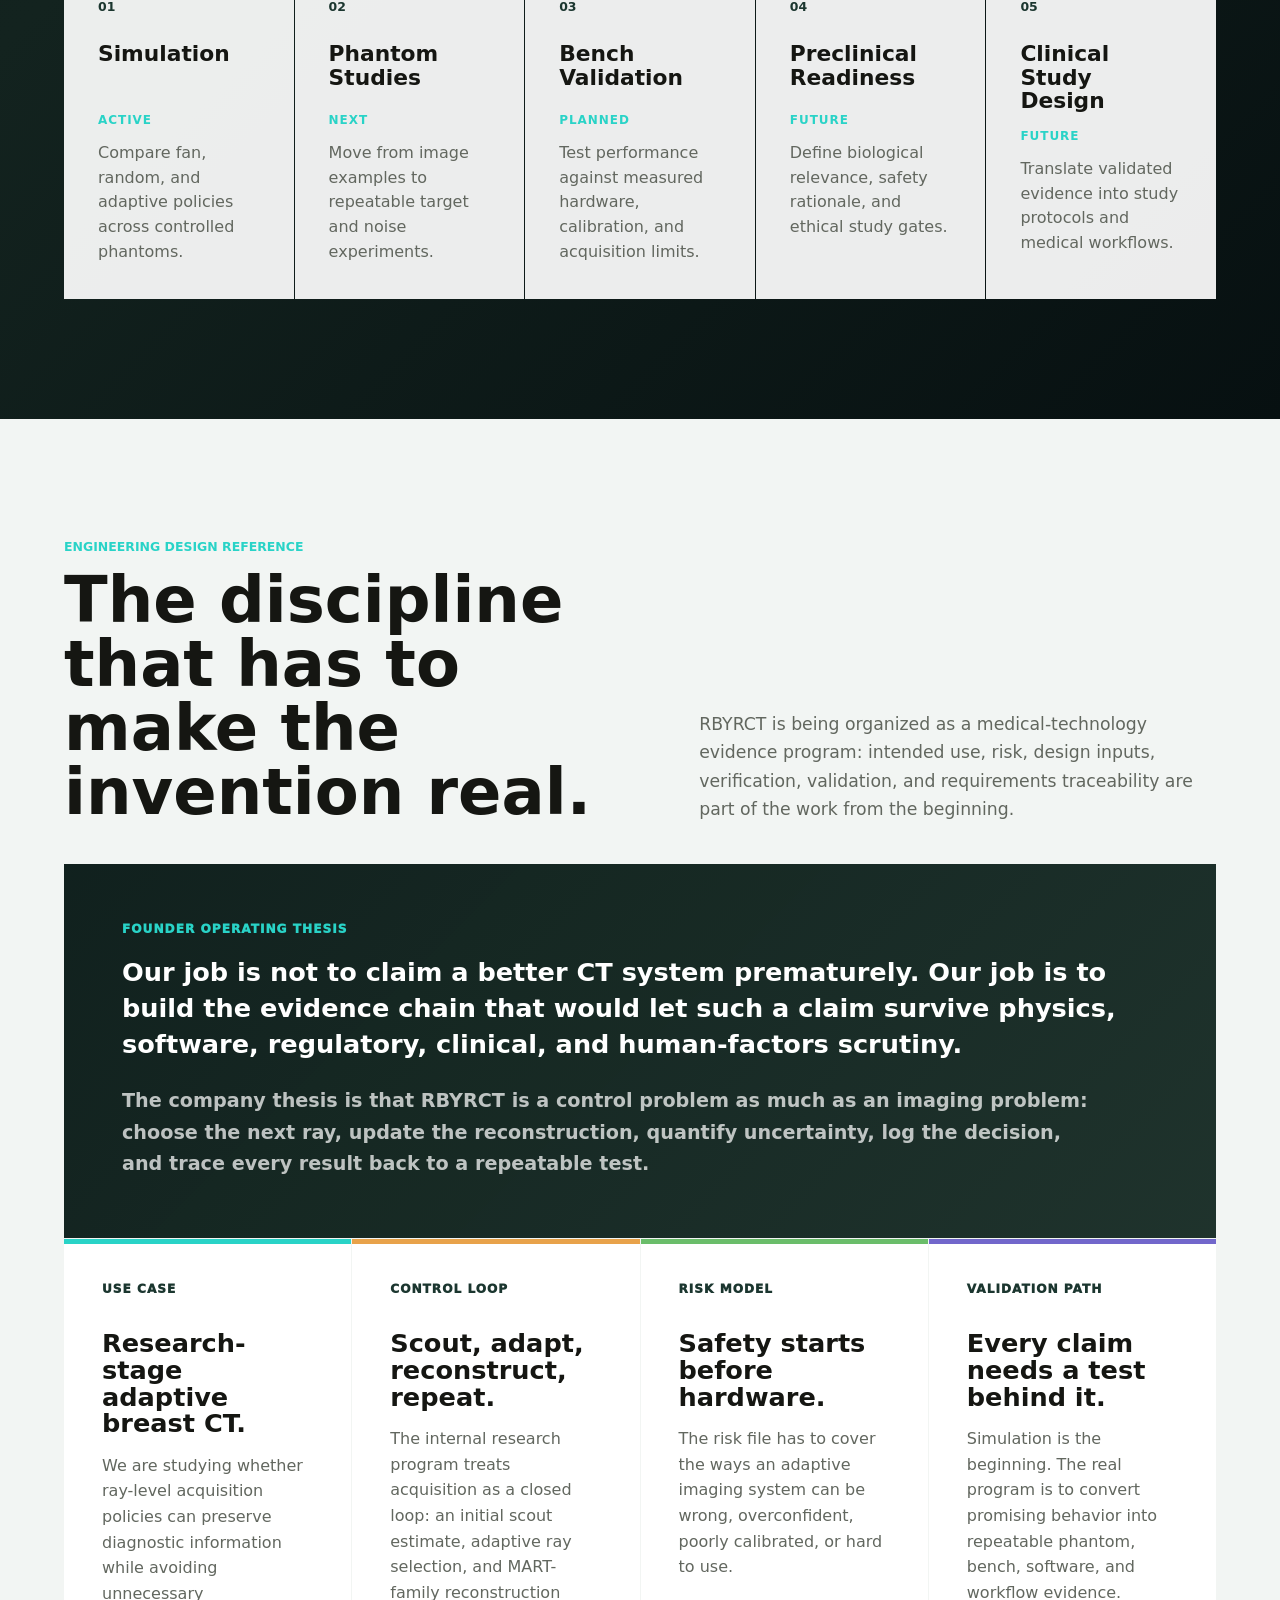
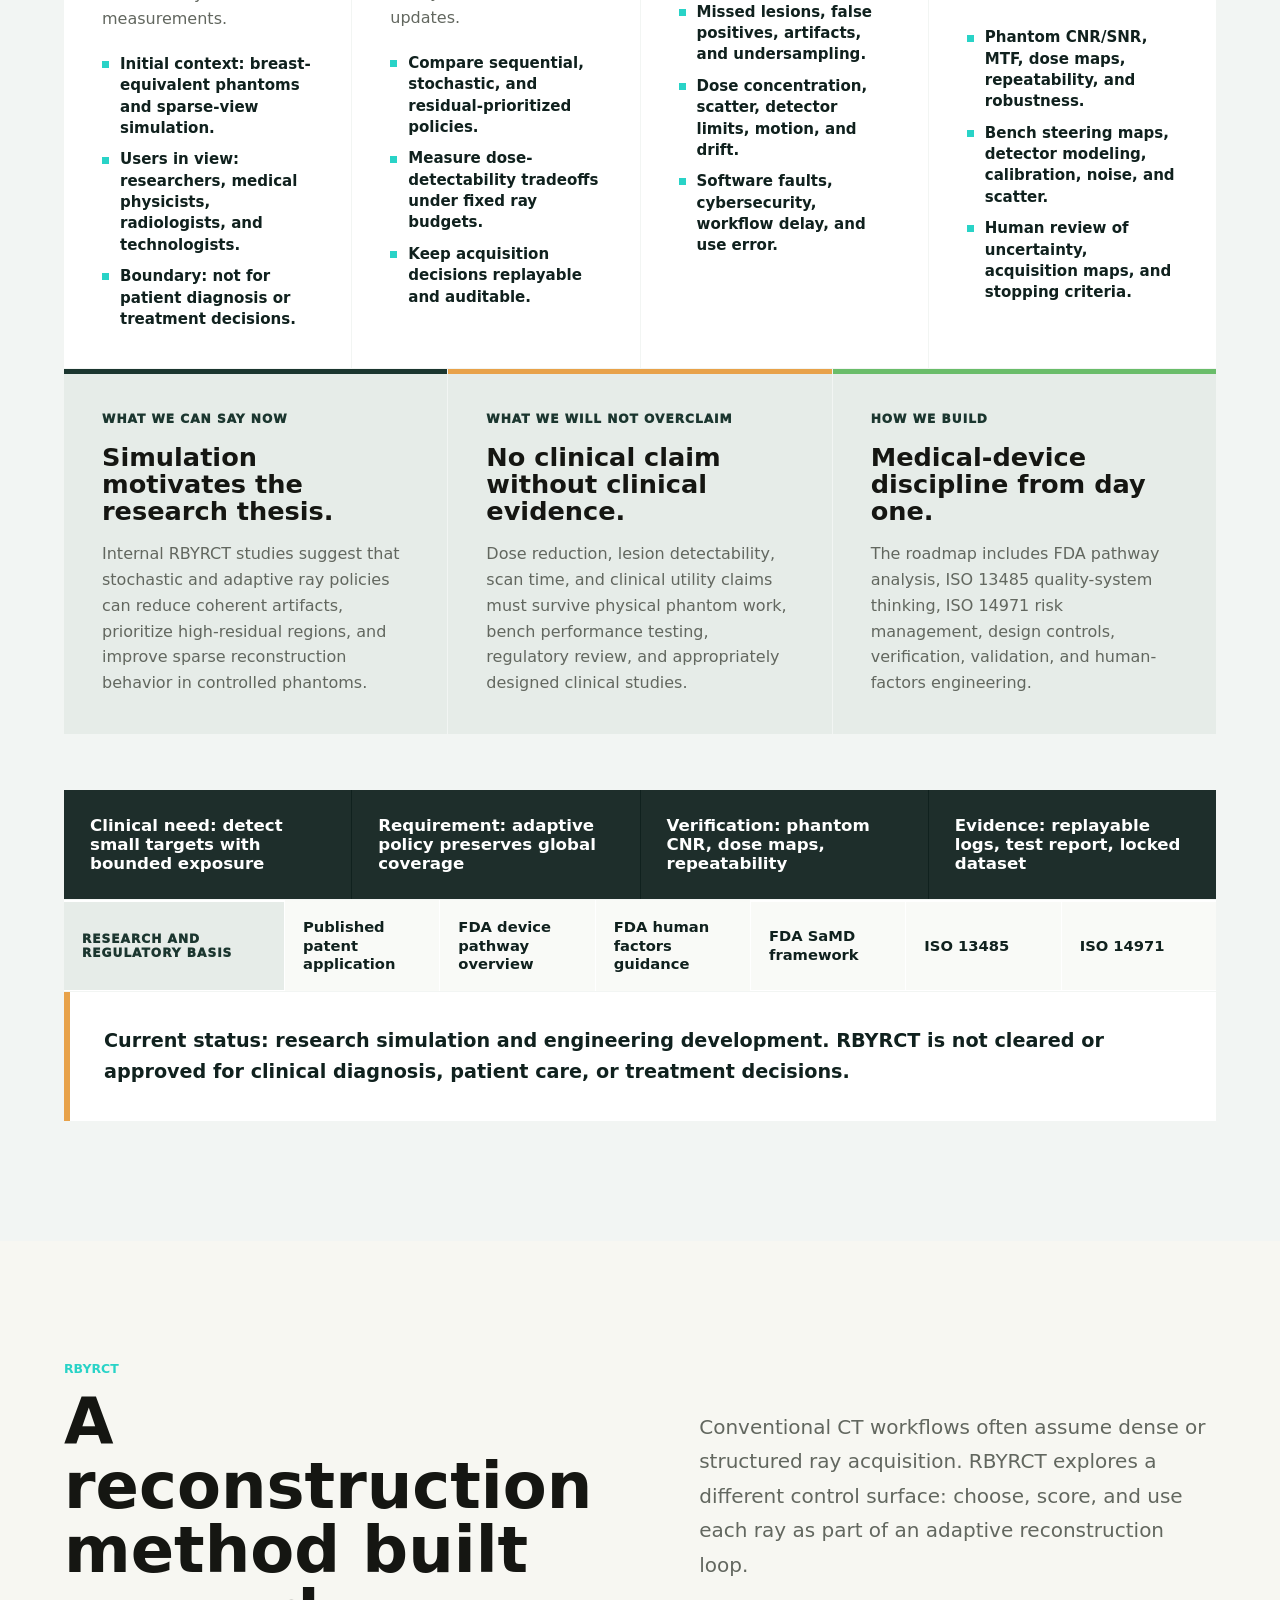
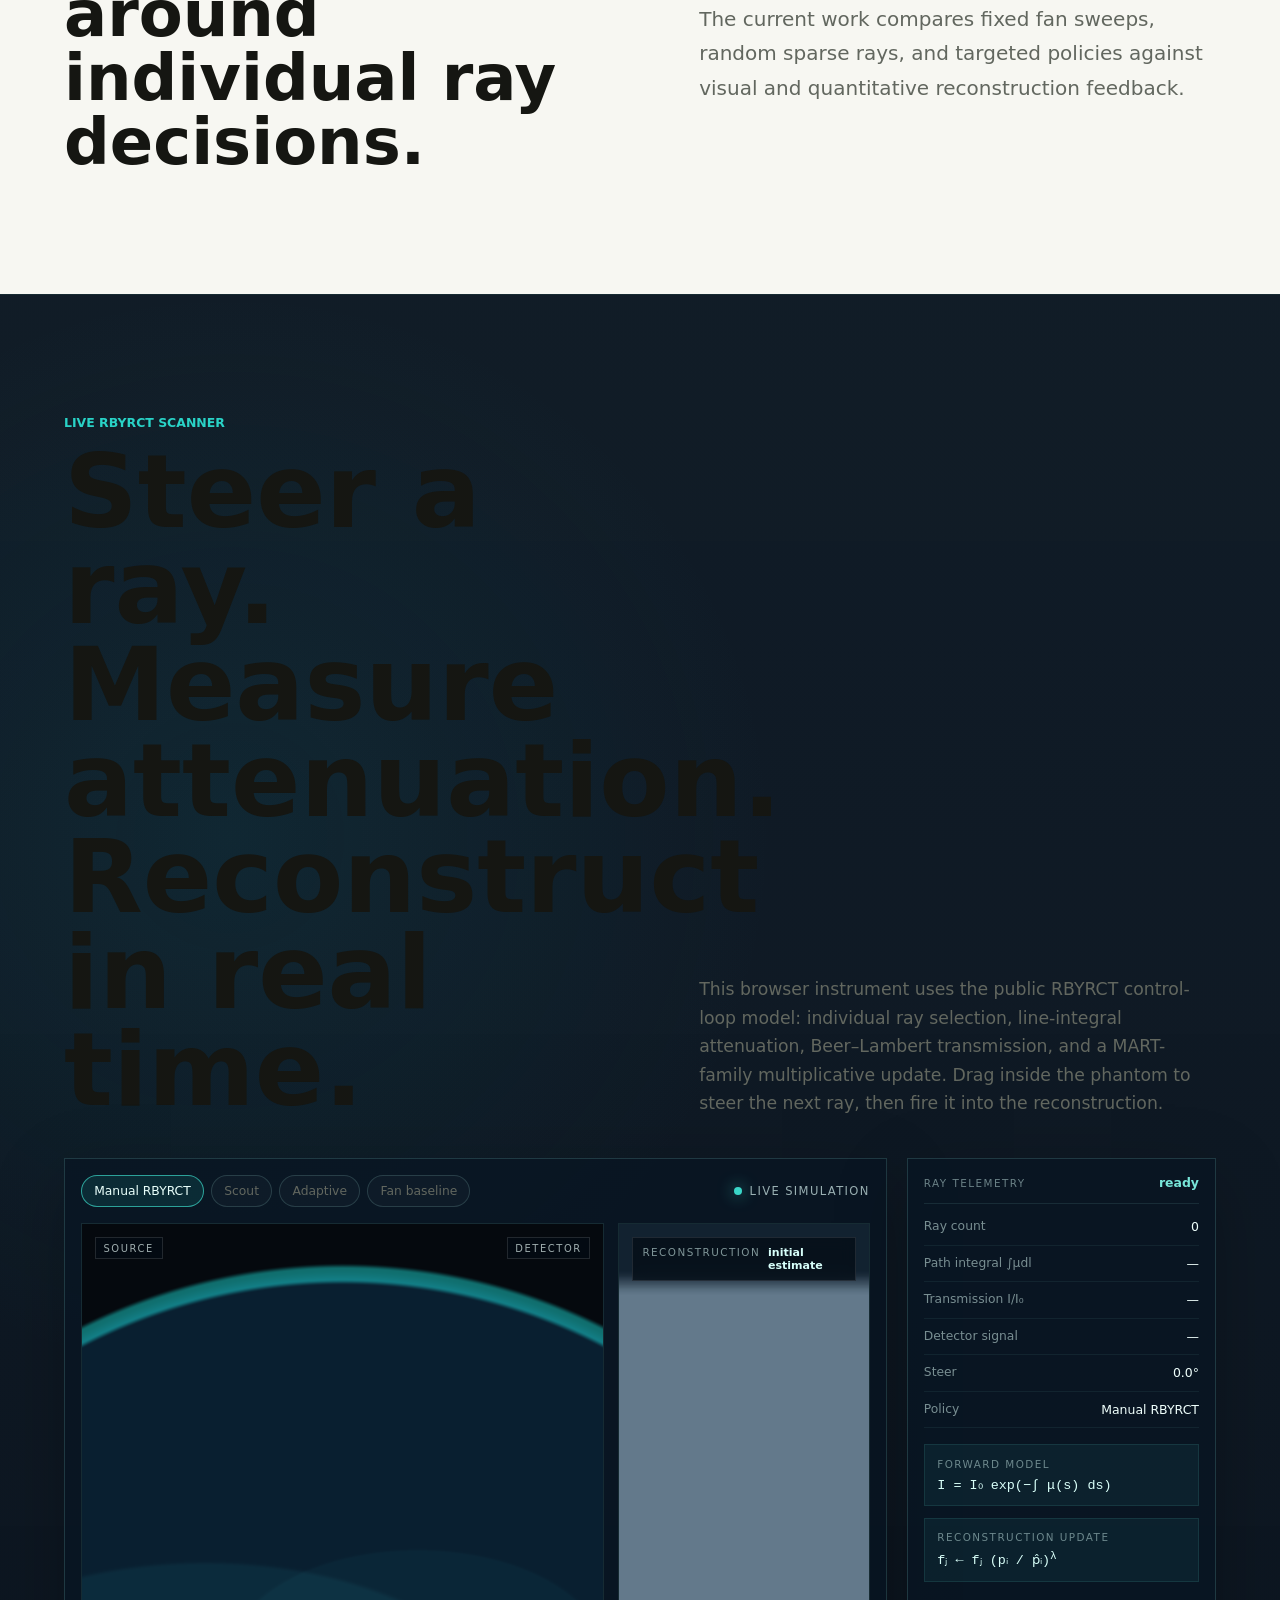
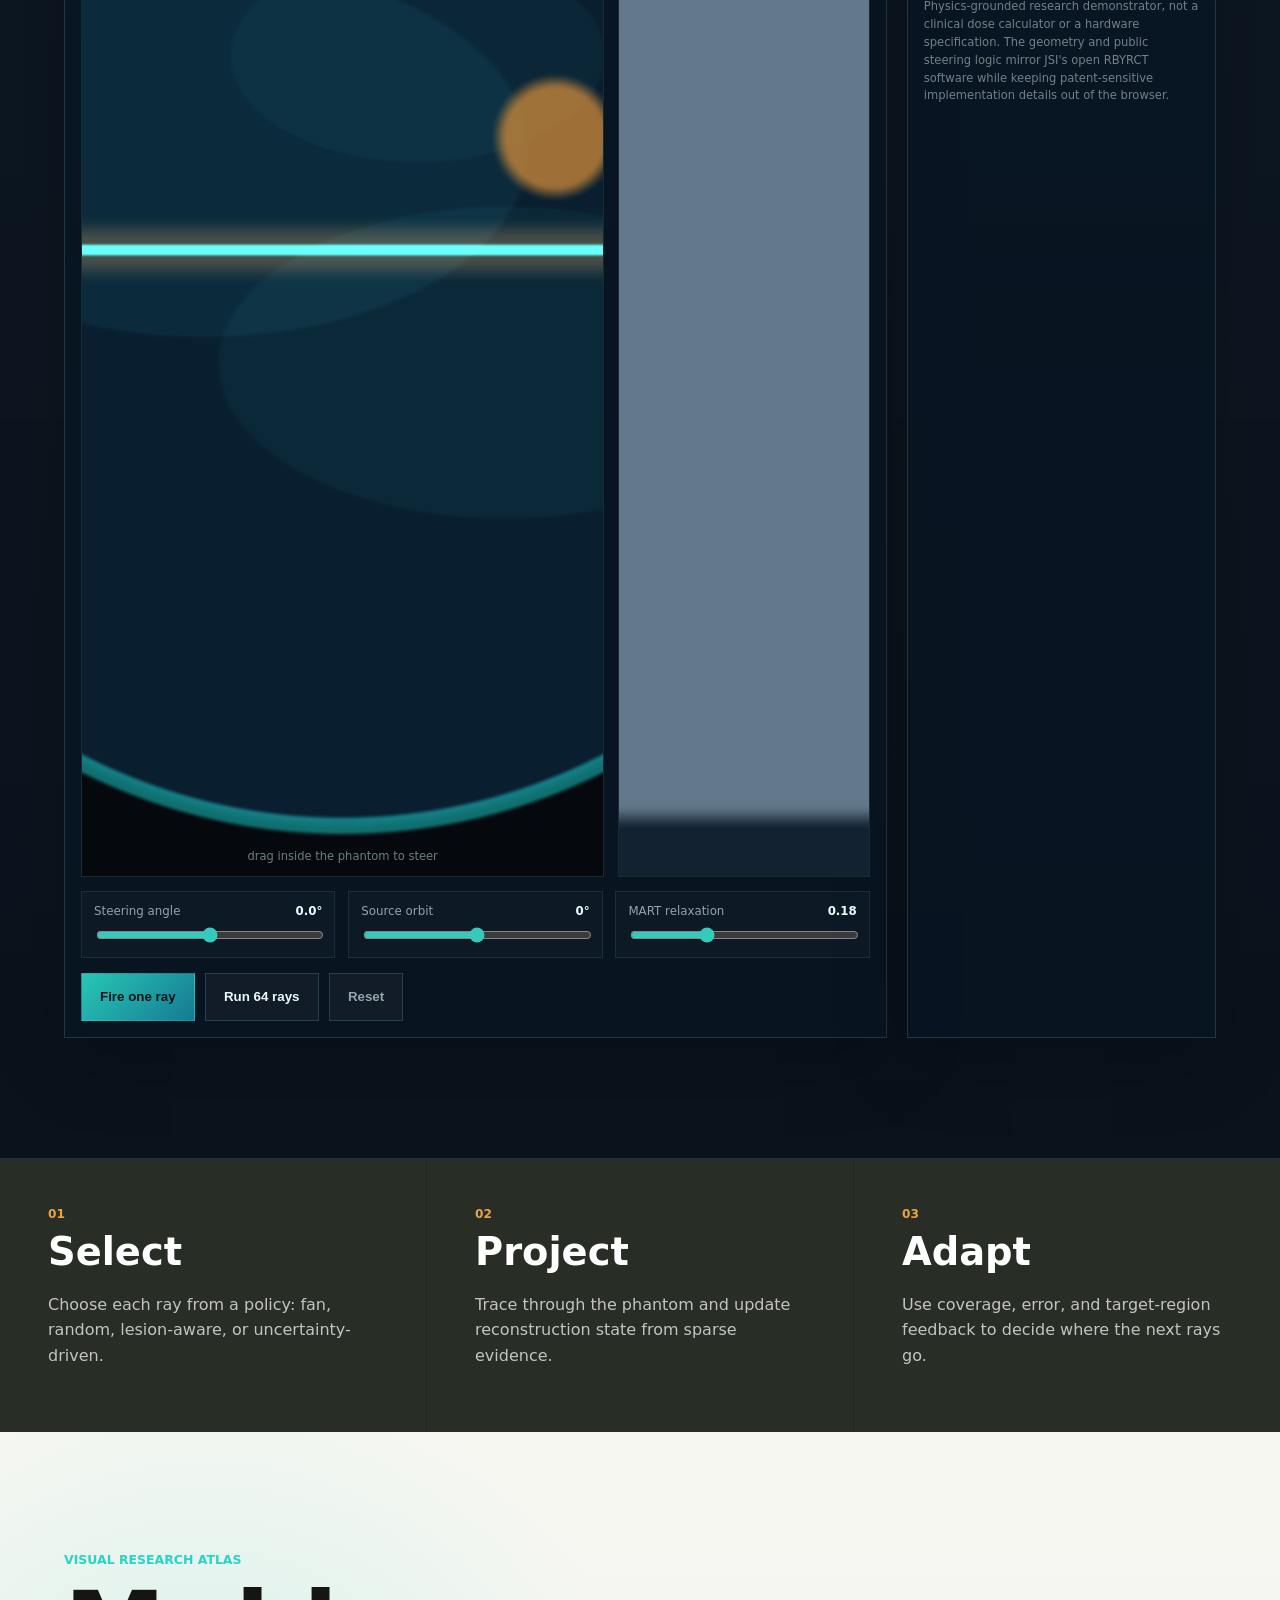
==== commit 3e19352b: "scanner webgl added; new info added" ====
--- a/index.html
+++ b/index.html
@@ -32,9 +32,11 @@
       </a>
       <nav aria-label="Primary navigation">
         <a href="#rbyrct">RBYRCT</a>
+        <a href="#scanner">Scanner</a>
         <a href="#industrial">Industrial CT</a>
         <a href="#visuals">Visuals</a>
         <a href="#book">Book</a>
+        <a href="#context">Breast cancer context</a>
         <a href="#roadmap">Roadmap</a>
         <a href="#program">Program</a>
         <a href="#engineering">Engineering</a>
@@ -532,6 +534,99 @@
               policies against visual and quantitative reconstruction feedback.
             </p>
           </div>
+        </div>
+      </section>
+
+      <section class="section scanner-lab" id="scanner" aria-labelledby="scanner-title">
+        <div class="section-heading scanner-heading">
+          <div>
+            <div class="section-kicker">Live RBYRCT scanner</div>
+            <h2 id="scanner-title">Steer a ray. Measure attenuation. Reconstruct in real time.</h2>
+          </div>
+          <p>
+            This browser instrument uses the public RBYRCT control-loop model: individual ray selection,
+            line-integral attenuation, Beer–Lambert transmission, and a MART-family multiplicative update.
+            Drag inside the phantom to steer the next ray, then fire it into the reconstruction.
+          </p>
+        </div>
+
+        <div class="scanner-shell">
+          <div class="scanner-stage-card">
+            <div class="scanner-toolbar">
+              <div class="scanner-mode-group" role="group" aria-label="Acquisition policy">
+                <button class="active" type="button" data-scan-policy="manual">Manual RBYRCT</button>
+                <button type="button" data-scan-policy="scout">Scout</button>
+                <button type="button" data-scan-policy="adaptive">Adaptive</button>
+                <button type="button" data-scan-policy="fan">Fan baseline</button>
+              </div>
+              <span class="scanner-live-dot"><i></i> live simulation</span>
+            </div>
+
+            <div class="scanner-canvases">
+              <div class="scanner-canvas-wrap">
+                <canvas data-rbyrct-gl aria-label="Interactive WebGL RBYRCT acquisition geometry"></canvas>
+                <div class="scanner-overlay-label top-left">SOURCE</div>
+                <div class="scanner-overlay-label top-right">DETECTOR</div>
+                <div class="scanner-overlay-help">drag inside the phantom to steer</div>
+              </div>
+              <div class="scanner-recon-wrap">
+                <canvas data-rbyrct-recon width="256" height="256" aria-label="Live MART reconstruction"></canvas>
+                <div class="scanner-recon-title">
+                  <span>RECONSTRUCTION</span>
+                  <strong data-scan-quality>initial estimate</strong>
+                </div>
+              </div>
+            </div>
+
+            <div class="scanner-controls">
+              <label>
+                <span>Steering angle <strong data-steer-value>0.0°</strong></span>
+                <input data-steer-angle type="range" min="-44" max="44" step="0.5" value="0">
+              </label>
+              <label>
+                <span>Source orbit <strong data-orbit-value>0°</strong></span>
+                <input data-source-orbit type="range" min="-180" max="180" step="1" value="0">
+              </label>
+              <label>
+                <span>MART relaxation <strong data-relax-value>0.18</strong></span>
+                <input data-mart-relax type="range" min="0.05" max="0.45" step="0.01" value="0.18">
+              </label>
+            </div>
+
+            <div class="scanner-actions">
+              <button class="button primary" type="button" data-fire-ray>Fire one ray</button>
+              <button class="button" type="button" data-auto-scan>Run 64 rays</button>
+              <button class="button ghost" type="button" data-reset-scan>Reset</button>
+            </div>
+          </div>
+
+          <aside class="scanner-telemetry" aria-label="Live scanner telemetry">
+            <div class="scanner-telemetry-heading">
+              <span>Ray telemetry</span>
+              <strong data-scan-state>ready</strong>
+            </div>
+            <dl>
+              <div><dt>Ray count</dt><dd data-ray-count>0</dd></div>
+              <div><dt>Path integral ∫μdl</dt><dd data-line-integral>—</dd></div>
+              <div><dt>Transmission I/I₀</dt><dd data-transmission>—</dd></div>
+              <div><dt>Detector signal</dt><dd data-detector-signal>—</dd></div>
+              <div><dt>Steer</dt><dd data-steer-readout>0.0°</dd></div>
+              <div><dt>Policy</dt><dd data-policy-readout>Manual RBYRCT</dd></div>
+            </dl>
+            <div class="scanner-equation">
+              <span>Forward model</span>
+              <code>I = I₀ exp(−∫ μ(s) ds)</code>
+            </div>
+            <div class="scanner-equation">
+              <span>Reconstruction update</span>
+              <code>fⱼ ← fⱼ (pᵢ / p̂ᵢ)<sup>λ</sup></code>
+            </div>
+            <p class="scanner-boundary">
+              Physics-grounded research demonstrator, not a clinical dose calculator or a hardware specification.
+              The geometry and public steering logic mirror JSI's open RBYRCT software while keeping patent-sensitive
+              implementation details out of the browser.
+            </p>
+          </aside>
         </div>
       </section>
 
@@ -679,6 +774,113 @@
         </div>
       </section>
 
+      <section class="section breast-context" id="context" aria-labelledby="context-title">
+        <div class="section-heading context-heading">
+          <div>
+            <div class="section-kicker">Breast cancer in context</div>
+            <h2 id="context-title">A technology sits inside a century of medicine, culture, policy, and belief.</h2>
+          </div>
+          <p>
+            RBYRCT is not only a reconstruction question. Breast screening is a social institution: it joins
+            x-ray physics to public-health recommendations, regulation, anxiety, advocacy, access, cost, and the
+            philosophical problem of deciding what is worth measuring.
+          </p>
+        </div>
+
+        <div class="context-pillars">
+          <article>
+            <span>History</span>
+            <h3>From radiography to adaptive acquisition.</h3>
+            <p>
+              Breast imaging developed from early x-ray practice into dedicated mammography, digital systems,
+              tomosynthesis, and increasingly computational workflows. Each generation changed not only what could
+              be seen, but what counted as an acceptable tradeoff among dose, resolution, time, and uncertainty.
+            </p>
+          </article>
+          <article>
+            <span>Culture</span>
+            <h3>Screening became part of everyday life.</h3>
+            <p>
+              Breast cancer acquired an unusual public vocabulary: screening reminders, survivorship, pink-ribbon
+              advocacy, family stories, celebrity diagnoses, dense-breast notices, and the emotional weight of a
+              callback after an image. Imaging therefore acts in a cultural world, not only a technical one.
+            </p>
+          </article>
+          <article>
+            <span>Philosophy</span>
+            <h3>What should we measure next?</h3>
+            <p>
+              Every imaging system allocates attention. Conventional geometries encode that choice in advance.
+              RBYRCT asks whether measurement itself can become responsive: observe, update belief, and spend the next
+              ray where it can reduce uncertainty or test a clinically meaningful hypothesis.
+            </p>
+          </article>
+          <article>
+            <span>Politics & policy</span>
+            <h3>Screening rules are evidence translated into institutions.</h3>
+            <p>
+              Recommendations, quality standards, insurance coverage, device regulation, hospital procurement, and
+              state and federal notification rules determine how imaging reaches people. In the United States, the
+              USPSTF currently recommends biennial mammography from ages 40–74 for average-risk women, while FDA MQSA
+              rules set federal mammography quality standards and now require breast-density notification.
+            </p>
+          </article>
+          <article>
+            <span>Human stakes</span>
+            <h3>Earlier is valuable, but screening is never consequence-free.</h3>
+            <p>
+              Screening can find cancers before symptoms and reduce breast-cancer mortality, but it can also create
+              false positives, additional procedures, overdiagnosis, and uncertainty. A better imaging technology has
+              to improve the information tradeoff rather than pretend those tensions do not exist.
+            </p>
+          </article>
+          <article>
+            <span>Enterprise</span>
+            <h3>An invention matters only if it can become infrastructure.</h3>
+            <p>
+              Translation means more than a reconstruction metric: reproducible software, physical steering,
+              calibration, risk management, regulatory evidence, manufacturing, reimbursement, clinician workflow,
+              capital equipment economics, service, and ultimately trust. JSI is building toward that whole chain.
+            </p>
+          </article>
+        </div>
+
+        <div class="context-timeline" aria-label="Breast imaging history timeline">
+          <div class="timeline-intro">
+            <span>A compressed history</span>
+            <strong>Seeing the breast became progressively more computational.</strong>
+          </div>
+          <ol>
+            <li><time>1895</time><p>X-rays open a new way to inspect internal anatomy without surgery.</p></li>
+            <li><time>20th c.</time><p>Dedicated mammographic techniques evolve around breast-specific imaging and lower-dose practice.</p></li>
+            <li><time>1992</time><p>The U.S. Mammography Quality Standards Act establishes a national quality framework for mammography facilities.</p></li>
+            <li><time>2000s</time><p>Digital mammography moves acquisition, storage, display, and analysis into a computational pipeline.</p></li>
+            <li><time>2010s</time><p>Digital breast tomosynthesis expands quasi-3D screening and makes acquisition geometry more visible to patients and clinicians.</p></li>
+            <li><time>2024</time><p>USPSTF screening guidance moves routine average-risk screening to age 40; federal breast-density notification requirements take effect.</p></li>
+            <li><time>Next</time><p>Adaptive acquisition asks whether the imaging geometry itself can respond to information as the scan unfolds.</p></li>
+          </ol>
+        </div>
+
+        <div class="mission-manifesto">
+          <span>Janus Sphere mission</span>
+          <h3>Make every measurement earn its place.</h3>
+          <p>
+            Our long-range mission is to develop imaging systems that use exposure and acquisition time deliberately:
+            enough information to answer the diagnostic question, fewer measurements that add little, and an auditable
+            record of why the system chose what to measure next. The ambition is large; the development standard is
+            evidence first.
+          </p>
+        </div>
+
+        <div class="context-sources">
+          <span>Read the public evidence behind this context</span>
+          <a href="https://www.cancer.gov/types/breast/screening">NCI: Breast Cancer Screening</a>
+          <a href="https://www.cancer.gov/types/breast/screening/mammograms">NCI: Mammograms</a>
+          <a href="https://www.uspreventiveservicestaskforce.org/uspstf/recommendation/breast-cancer-screening">USPSTF: Breast Cancer Screening</a>
+          <a href="https://www.fda.gov/radiation-emitting-products/mammography-quality-standards-act-mqsa-and-mqsa-program/regulations-mqsa">FDA: MQSA Regulations</a>
+        </div>
+      </section>
+
       <section class="section book-companion" id="book" aria-labelledby="book-title">
         <div class="section-heading book-heading">
           <div>
@@ -1002,5 +1204,6 @@
 
     <script type="module" src="cinematic/assets/index-Cw_JyPEG.js"></script>
     <script src="script.js"></script>
+    <script src="scanner.js"></script>
   </body>
 </html>
--- a/styles.css
+++ b/styles.css
@@ -2261,3 +2261,335 @@
     animation: none;
   }
 }
+
+/* Live RBYRCT scanner ------------------------------------------------------ */
+.scanner-lab {
+  border-top: 1px solid rgba(114, 220, 208, 0.12);
+  border-bottom: 1px solid rgba(114, 220, 208, 0.12);
+  background:
+    radial-gradient(circle at 18% 22%, rgba(24, 134, 144, 0.12), transparent 34rem),
+    linear-gradient(180deg, rgba(7, 19, 31, 0.96), rgba(5, 13, 23, 0.98));
+}
+
+.scanner-heading { align-items: end; }
+.scanner-shell {
+  display: grid;
+  grid-template-columns: minmax(0, 1.65fr) minmax(260px, 0.62fr);
+  gap: 1.25rem;
+  margin-top: 2.2rem;
+}
+.scanner-stage-card,
+.scanner-telemetry {
+  border: 1px solid rgba(133, 220, 210, 0.18);
+  background: rgba(8, 21, 34, 0.74);
+  box-shadow: 0 22px 70px rgba(0, 0, 0, 0.22);
+}
+.scanner-stage-card { padding: 1rem; }
+.scanner-toolbar {
+  display: flex;
+  align-items: center;
+  justify-content: space-between;
+  gap: 1rem;
+  margin-bottom: 1rem;
+}
+.scanner-mode-group {
+  display: flex;
+  flex-wrap: wrap;
+  gap: 0.45rem;
+}
+.scanner-mode-group button {
+  appearance: none;
+  border: 1px solid rgba(148, 211, 207, 0.19);
+  background: rgba(255, 255, 255, 0.025);
+  color: var(--muted);
+  border-radius: 999px;
+  padding: 0.52rem 0.76rem;
+  font: inherit;
+  font-size: 0.77rem;
+  cursor: pointer;
+}
+.scanner-mode-group button.active {
+  border-color: rgba(61, 218, 202, 0.68);
+  background: rgba(35, 195, 184, 0.12);
+  color: #e9fffb;
+}
+.scanner-live-dot {
+  display: inline-flex;
+  align-items: center;
+  gap: 0.45rem;
+  color: rgba(210, 237, 235, 0.72);
+  font-size: 0.72rem;
+  text-transform: uppercase;
+  letter-spacing: 0.12em;
+  white-space: nowrap;
+}
+.scanner-live-dot i {
+  width: 0.52rem;
+  height: 0.52rem;
+  border-radius: 50%;
+  background: #3ad6c8;
+  box-shadow: 0 0 16px rgba(58, 214, 200, 0.78);
+}
+.scanner-canvases {
+  display: grid;
+  grid-template-columns: minmax(0, 1.35fr) minmax(210px, 0.65fr);
+  gap: 0.85rem;
+}
+.scanner-canvas-wrap,
+.scanner-recon-wrap {
+  position: relative;
+  overflow: hidden;
+  min-height: 430px;
+  border: 1px solid rgba(132, 207, 206, 0.14);
+  background: #04101a;
+}
+[data-rbyrct-gl] {
+  display: block;
+  width: 100%;
+  height: 100%;
+  min-height: 430px;
+  cursor: crosshair;
+  touch-action: none;
+}
+[data-rbyrct-recon] {
+  display: block;
+  width: 100%;
+  height: 100%;
+  min-height: 430px;
+  object-fit: cover;
+  image-rendering: auto;
+}
+.scanner-overlay-label {
+  position: absolute;
+  top: 0.8rem;
+  z-index: 2;
+  padding: 0.28rem 0.48rem;
+  border: 1px solid rgba(255,255,255,0.12);
+  background: rgba(4, 13, 22, 0.68);
+  color: rgba(235, 251, 249, 0.68);
+  font-size: 0.62rem;
+  letter-spacing: 0.16em;
+}
+.scanner-overlay-label.top-left { left: 0.8rem; }
+.scanner-overlay-label.top-right { right: 0.8rem; }
+.scanner-overlay-help {
+  position: absolute;
+  left: 50%;
+  bottom: 0.8rem;
+  transform: translateX(-50%);
+  color: rgba(214, 243, 239, 0.5);
+  font-size: 0.72rem;
+  white-space: nowrap;
+}
+.scanner-recon-title {
+  position: absolute;
+  inset: 0.8rem 0.8rem auto 0.8rem;
+  display: flex;
+  justify-content: space-between;
+  gap: 0.5rem;
+  padding: 0.5rem 0.6rem;
+  background: rgba(4, 12, 20, 0.72);
+  border: 1px solid rgba(255,255,255,0.1);
+  backdrop-filter: blur(8px);
+}
+.scanner-recon-title span {
+  font-size: 0.65rem;
+  letter-spacing: 0.14em;
+  color: rgba(216, 244, 241, 0.58);
+}
+.scanner-recon-title strong {
+  font-size: 0.69rem;
+  color: #d7fffa;
+  font-weight: 600;
+}
+.scanner-controls {
+  display: grid;
+  grid-template-columns: repeat(3, 1fr);
+  gap: 0.8rem;
+  margin-top: 0.9rem;
+}
+.scanner-controls label {
+  display: grid;
+  gap: 0.42rem;
+  padding: 0.75rem;
+  border: 1px solid rgba(132, 207, 206, 0.12);
+  background: rgba(255,255,255,0.018);
+}
+.scanner-controls span {
+  display: flex;
+  justify-content: space-between;
+  gap: 0.6rem;
+  color: rgba(220, 240, 239, 0.65);
+  font-size: 0.74rem;
+}
+.scanner-controls strong { color: #e8fffb; font-weight: 600; }
+.scanner-controls input { width: 100%; accent-color: #35cabc; }
+.scanner-actions {
+  display: flex;
+  gap: 0.65rem;
+  flex-wrap: wrap;
+  margin-top: 0.9rem;
+}
+.scanner-actions .button {
+  border: 1px solid rgba(132, 207, 206, 0.2);
+  background: rgba(255,255,255,0.035);
+  color: #e7fbf8;
+}
+.scanner-actions .button.primary {
+  background: linear-gradient(135deg, #28c6b6, #157b92);
+  color: #03141b;
+  border-color: transparent;
+  font-weight: 700;
+}
+.scanner-actions .button.ghost { color: rgba(220,240,239,0.65); }
+.scanner-actions .button:disabled { opacity: 0.45; cursor: wait; }
+.scanner-telemetry { padding: 1rem; }
+.scanner-telemetry-heading {
+  display: flex;
+  justify-content: space-between;
+  gap: 1rem;
+  align-items: baseline;
+  padding-bottom: 0.8rem;
+  border-bottom: 1px solid rgba(130, 210, 202, 0.12);
+}
+.scanner-telemetry-heading span,
+.scanner-equation span {
+  text-transform: uppercase;
+  letter-spacing: 0.14em;
+  color: rgba(197, 231, 228, 0.52);
+  font-size: 0.65rem;
+}
+.scanner-telemetry-heading strong { color: #78e6d9; font-size: 0.78rem; }
+.scanner-telemetry dl { margin: 0.35rem 0 1rem; }
+.scanner-telemetry dl div {
+  display: flex;
+  justify-content: space-between;
+  gap: 1rem;
+  padding: 0.64rem 0;
+  border-bottom: 1px solid rgba(130, 210, 202, 0.08);
+}
+.scanner-telemetry dt { color: rgba(205, 234, 231, 0.57); font-size: 0.77rem; }
+.scanner-telemetry dd { margin: 0; color: #effffc; font-variant-numeric: tabular-nums; font-size: 0.78rem; }
+.scanner-equation {
+  display: grid;
+  gap: 0.45rem;
+  margin-top: 0.72rem;
+  padding: 0.78rem;
+  background: rgba(16, 47, 58, 0.48);
+  border: 1px solid rgba(93, 211, 198, 0.12);
+}
+.scanner-equation code {
+  color: #d9fff9;
+  font-size: 0.84rem;
+  white-space: normal;
+}
+.scanner-boundary {
+  margin: 1rem 0 0;
+  color: rgba(206, 230, 228, 0.52);
+  font-size: 0.72rem;
+  line-height: 1.55;
+}
+
+/* Breast-cancer history / culture / philosophy --------------------------- */
+.breast-context {
+  background:
+    radial-gradient(circle at 82% 10%, rgba(178, 94, 121, 0.09), transparent 29rem),
+    radial-gradient(circle at 15% 70%, rgba(40, 172, 165, 0.08), transparent 34rem);
+}
+.context-pillars {
+  display: grid;
+  grid-template-columns: repeat(3, 1fr);
+  gap: 0.8rem;
+  margin-top: 2rem;
+}
+.context-pillars article {
+  min-height: 240px;
+  padding: 1.2rem;
+  border: 1px solid rgba(138, 207, 201, 0.13);
+  background: rgba(255,255,255,0.018);
+}
+.context-pillars span,
+.timeline-intro span,
+.mission-manifesto > span,
+.context-sources > span {
+  display: block;
+  margin-bottom: 0.62rem;
+  text-transform: uppercase;
+  letter-spacing: 0.15em;
+  font-size: 0.64rem;
+  color: rgba(124, 220, 208, 0.7);
+}
+.context-pillars h3 { margin: 0 0 0.7rem; font-size: 1.08rem; }
+.context-pillars p { margin: 0; color: var(--muted); line-height: 1.68; font-size: 0.88rem; }
+.context-timeline {
+  margin-top: 1.2rem;
+  border: 1px solid rgba(138, 207, 201, 0.13);
+  background: rgba(6, 18, 29, 0.58);
+}
+.timeline-intro {
+  display: flex;
+  align-items: baseline;
+  justify-content: space-between;
+  gap: 1rem;
+  padding: 1.05rem 1.15rem;
+  border-bottom: 1px solid rgba(138, 207, 201, 0.11);
+}
+.timeline-intro span { margin: 0; }
+.timeline-intro strong { font-size: 0.95rem; font-weight: 600; }
+.context-timeline ol {
+  list-style: none;
+  margin: 0;
+  padding: 0;
+  display: grid;
+  grid-template-columns: repeat(7, 1fr);
+}
+.context-timeline li {
+  position: relative;
+  min-height: 175px;
+  padding: 1rem;
+  border-right: 1px solid rgba(138, 207, 201, 0.09);
+}
+.context-timeline li:last-child { border-right: 0; }
+.context-timeline time { color: #84e4d9; font-weight: 700; font-size: 0.78rem; }
+.context-timeline p { margin: 0.65rem 0 0; color: rgba(216, 236, 234, 0.64); font-size: 0.75rem; line-height: 1.55; }
+.mission-manifesto {
+  margin-top: 1.2rem;
+  padding: 1.4rem;
+  border-left: 3px solid #39c9bb;
+  background: linear-gradient(90deg, rgba(28, 143, 143, 0.13), rgba(255,255,255,0.015));
+}
+.mission-manifesto h3 { margin: 0 0 0.7rem; font-size: clamp(1.55rem, 2.5vw, 2.6rem); }
+.mission-manifesto p { max-width: 78ch; margin: 0; color: rgba(222, 240, 238, 0.7); line-height: 1.72; }
+.context-sources {
+  display: flex;
+  align-items: center;
+  flex-wrap: wrap;
+  gap: 0.55rem;
+  margin-top: 1rem;
+}
+.context-sources > span { width: 100%; margin-bottom: 0.15rem; }
+.context-sources a {
+  display: inline-flex;
+  padding: 0.45rem 0.62rem;
+  border: 1px solid rgba(126, 210, 201, 0.14);
+  color: rgba(214, 241, 237, 0.72);
+  text-decoration: none;
+  font-size: 0.72rem;
+}
+.context-sources a:hover { border-color: rgba(62, 213, 198, 0.5); color: #eafffb; }
+
+@media (max-width: 1100px) {
+  .scanner-shell { grid-template-columns: 1fr; }
+  .context-pillars { grid-template-columns: repeat(2, 1fr); }
+  .context-timeline ol { grid-template-columns: repeat(2, 1fr); }
+  .context-timeline li { min-height: auto; border-bottom: 1px solid rgba(138, 207, 201, 0.09); }
+}
+@media (max-width: 760px) {
+  .scanner-canvases { grid-template-columns: 1fr; }
+  .scanner-canvas-wrap, .scanner-recon-wrap, [data-rbyrct-gl], [data-rbyrct-recon] { min-height: 340px; }
+  .scanner-controls { grid-template-columns: 1fr; }
+  .scanner-toolbar { align-items: flex-start; flex-direction: column; }
+  .context-pillars { grid-template-columns: 1fr; }
+  .context-timeline ol { grid-template-columns: 1fr; }
+  .timeline-intro { align-items: flex-start; flex-direction: column; }
+}
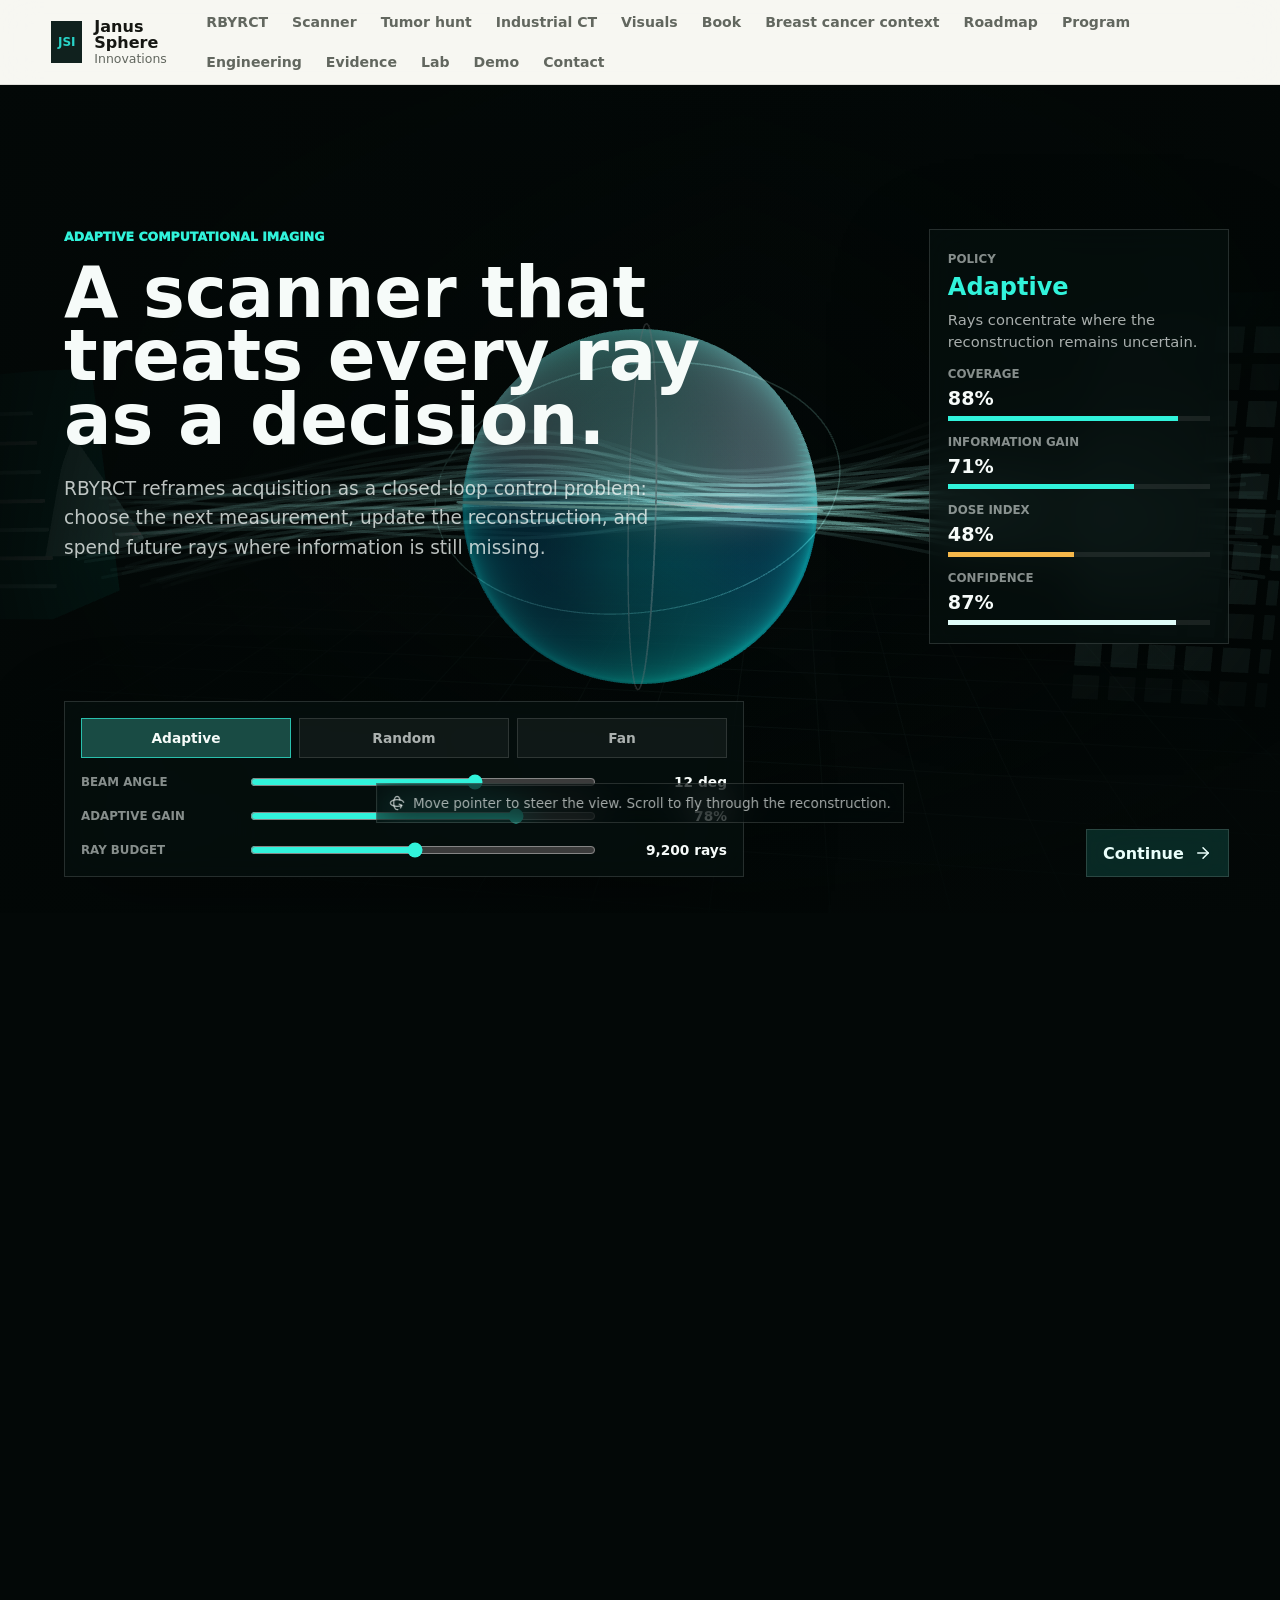
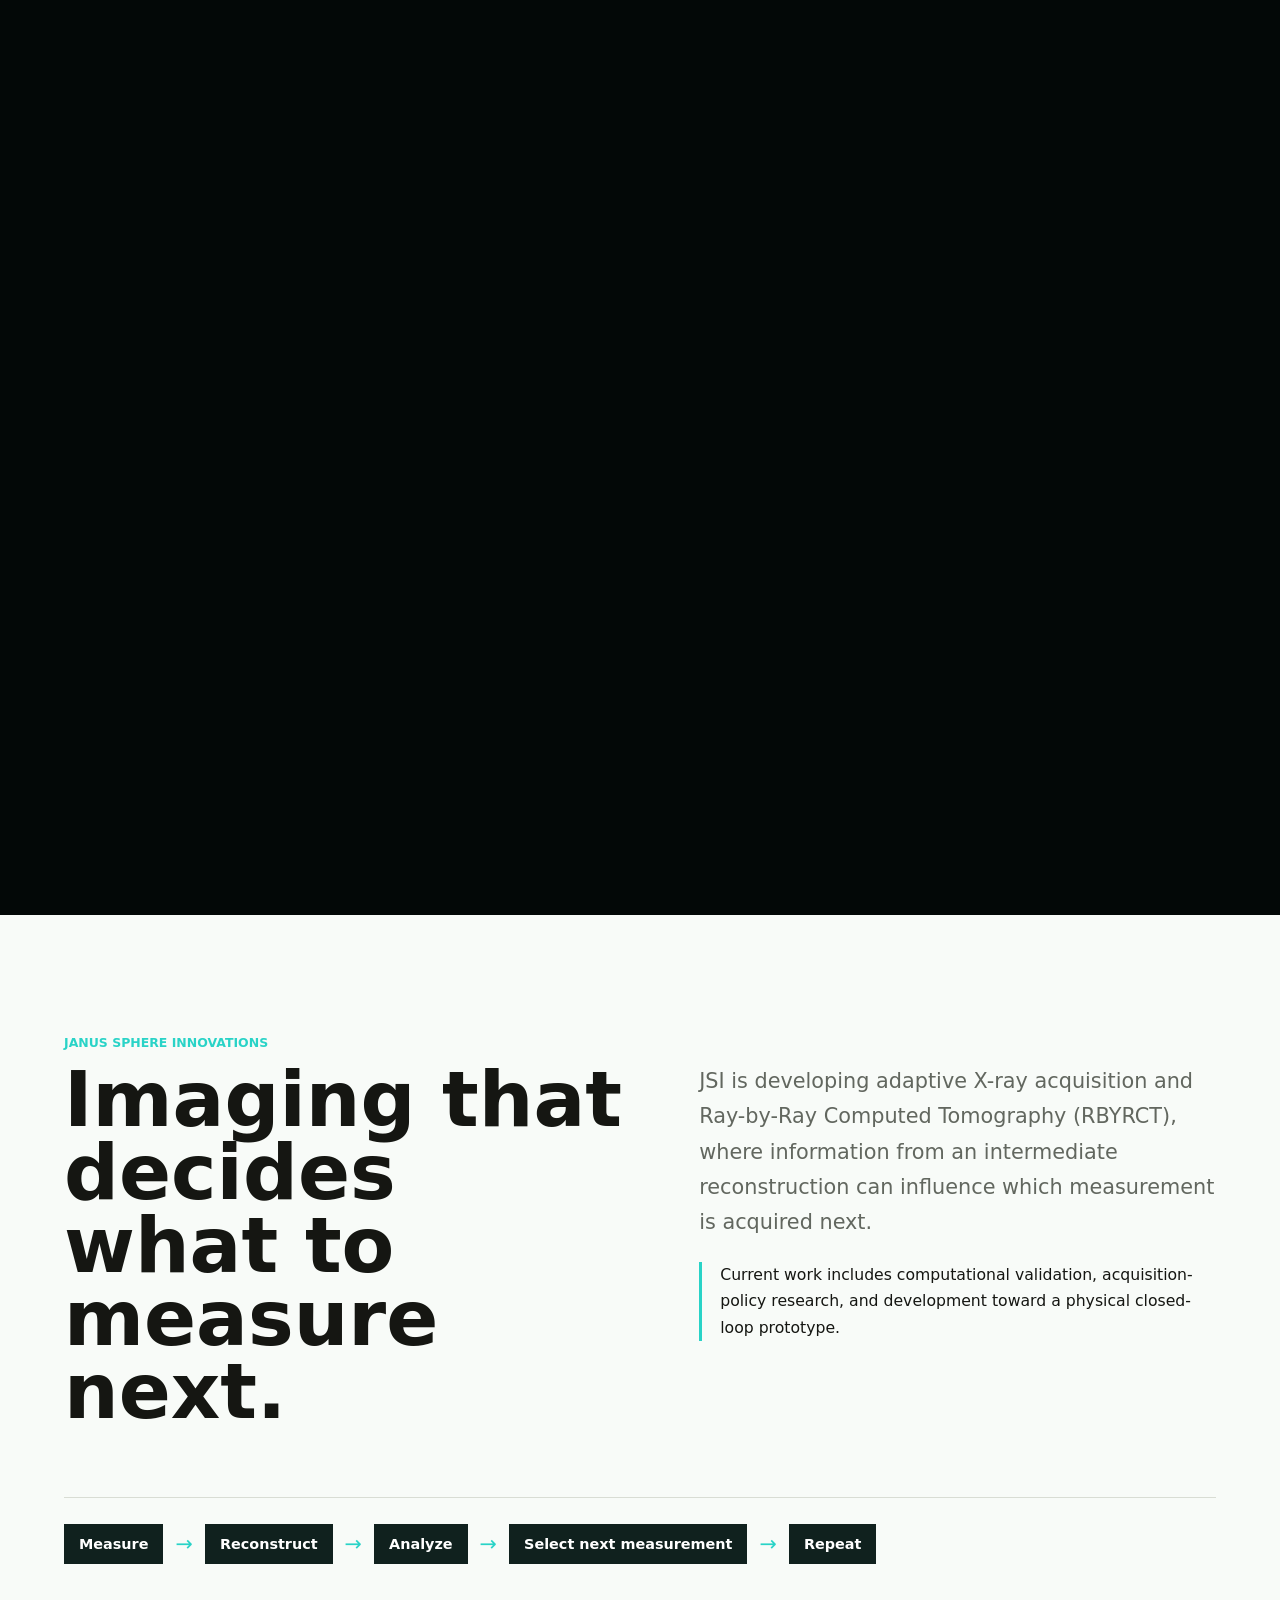
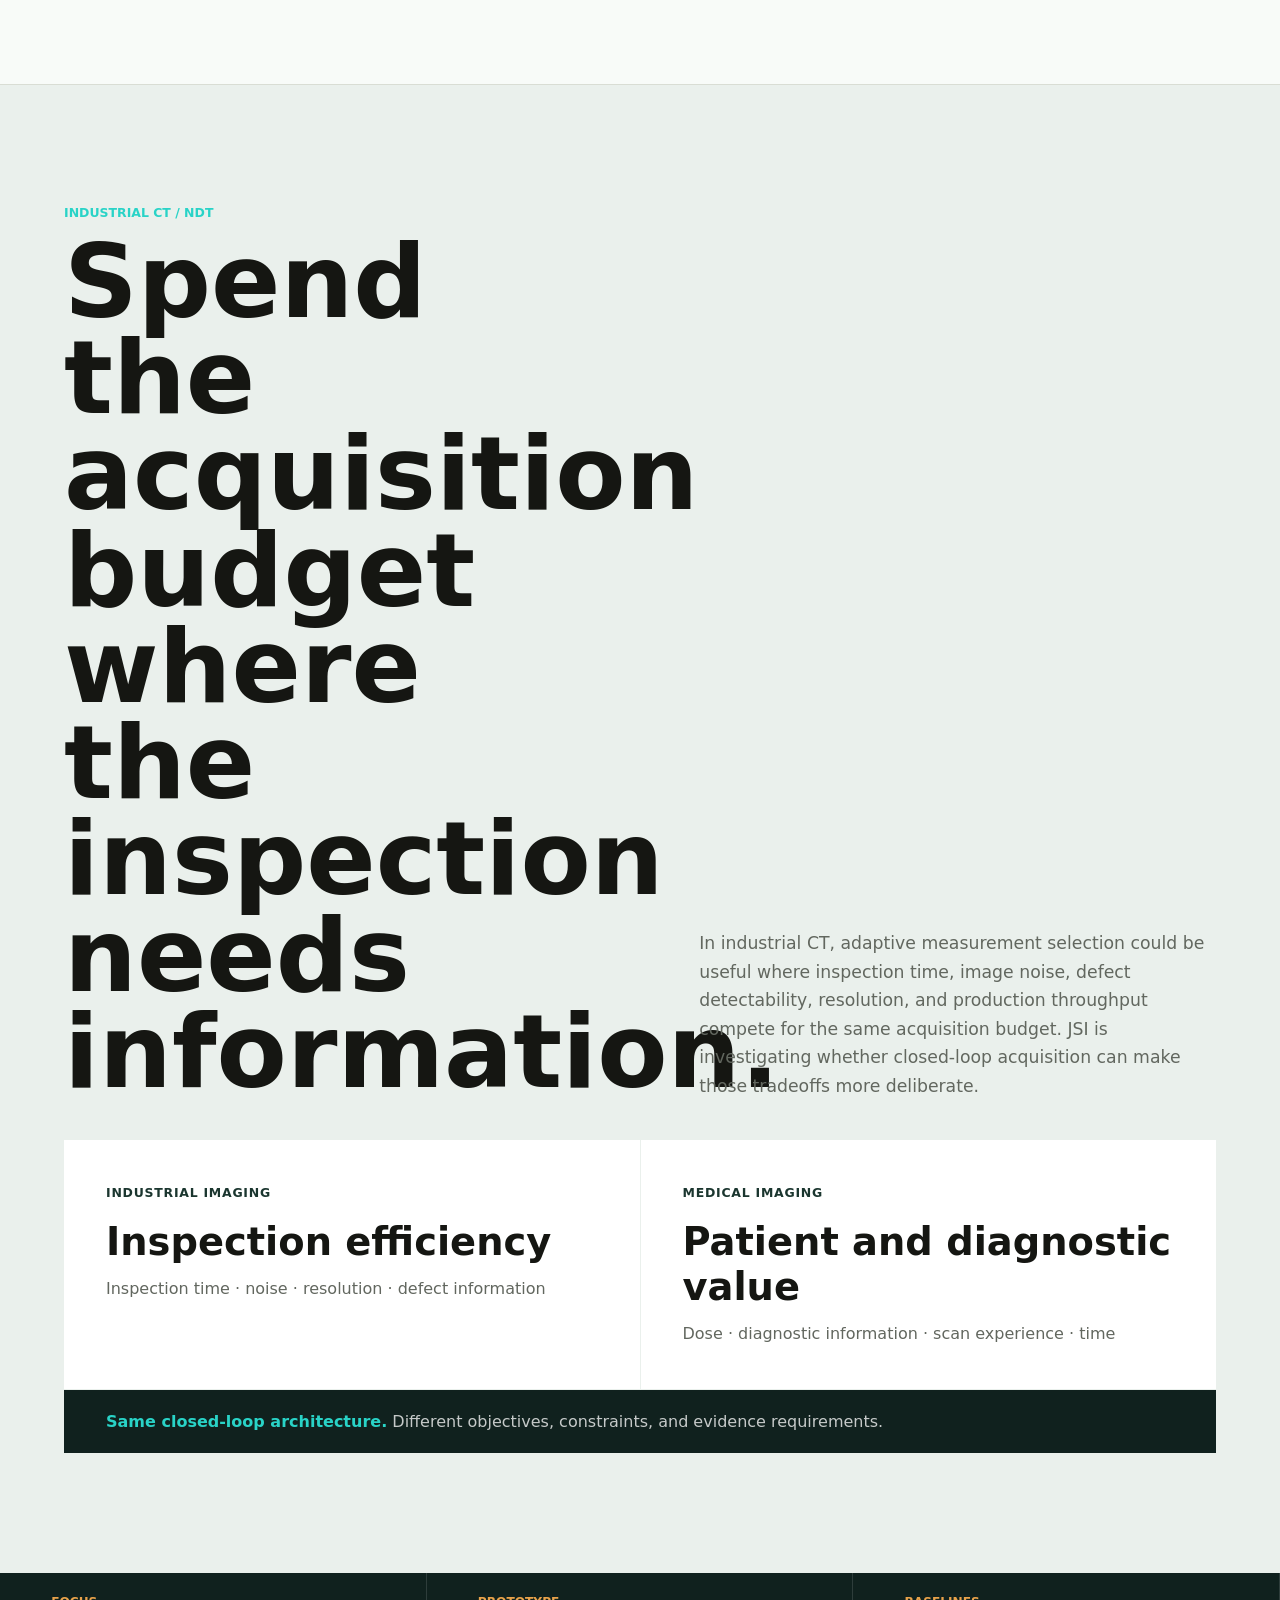
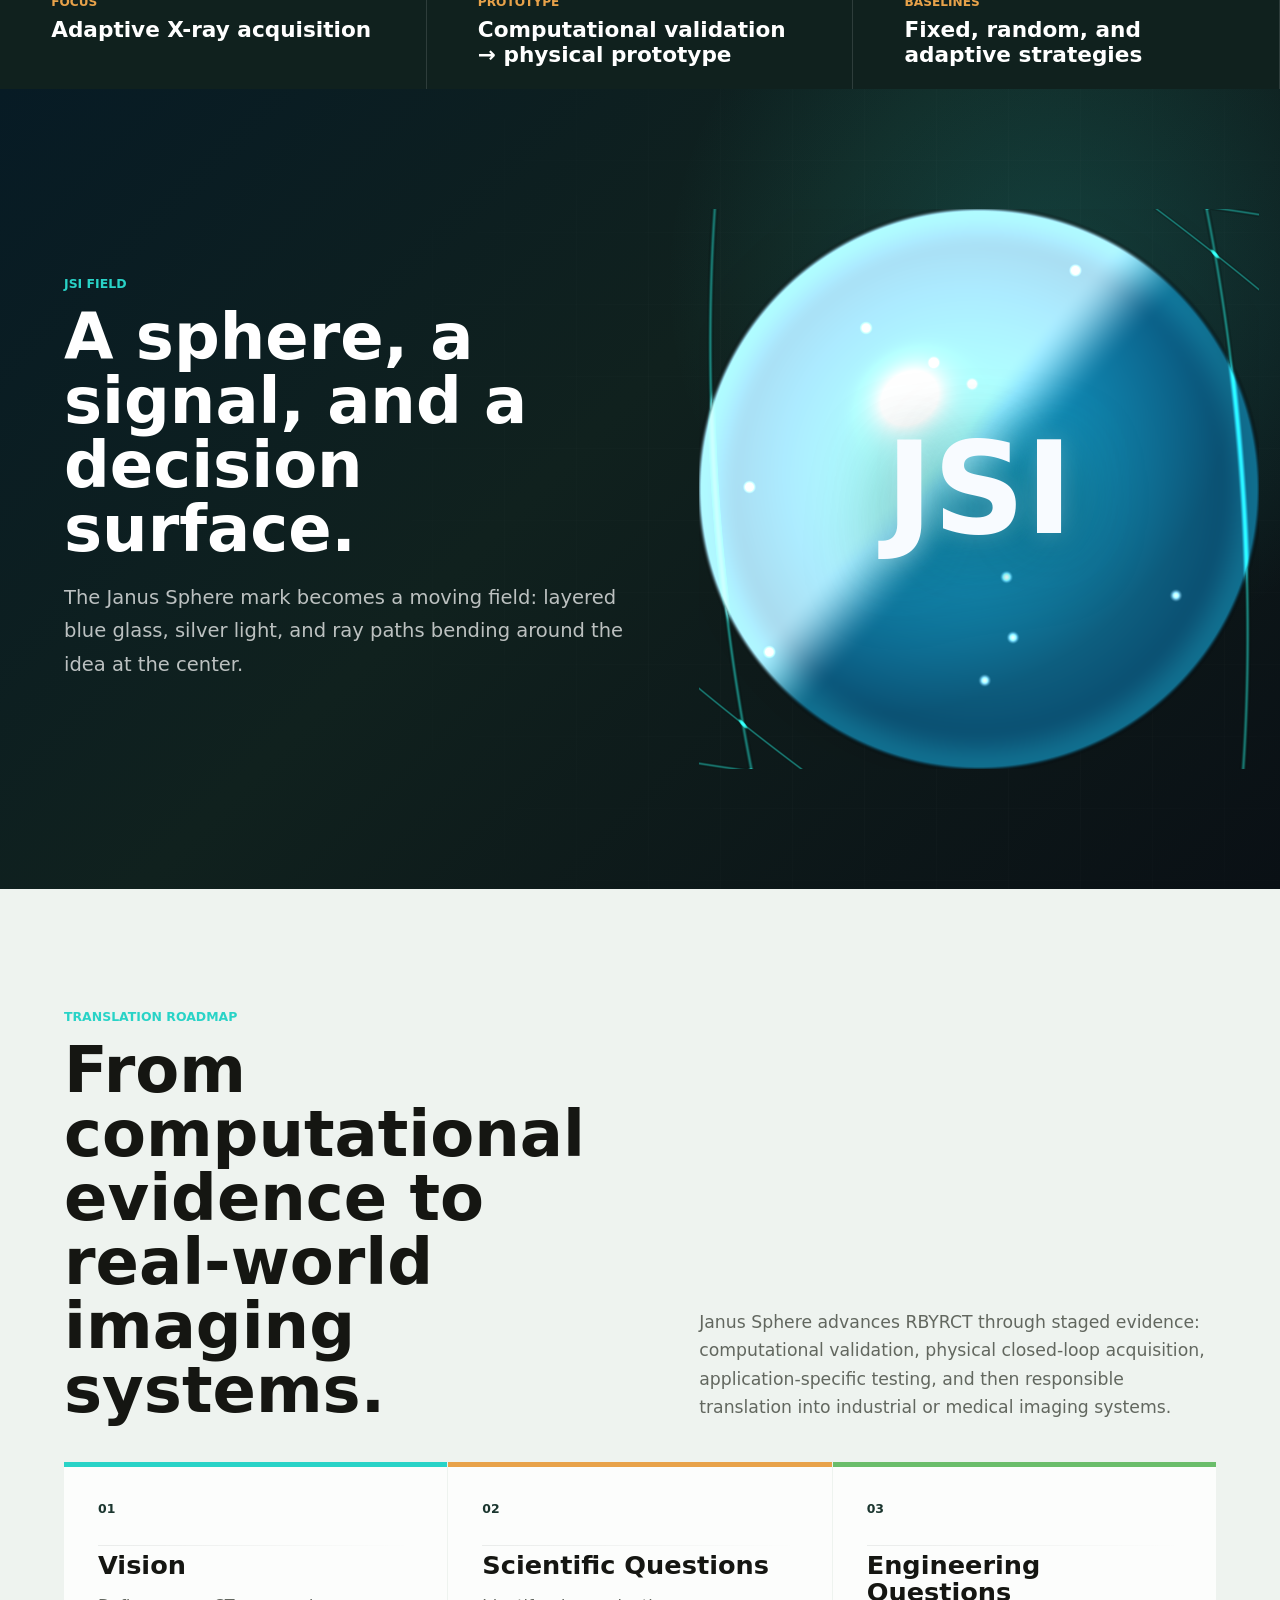
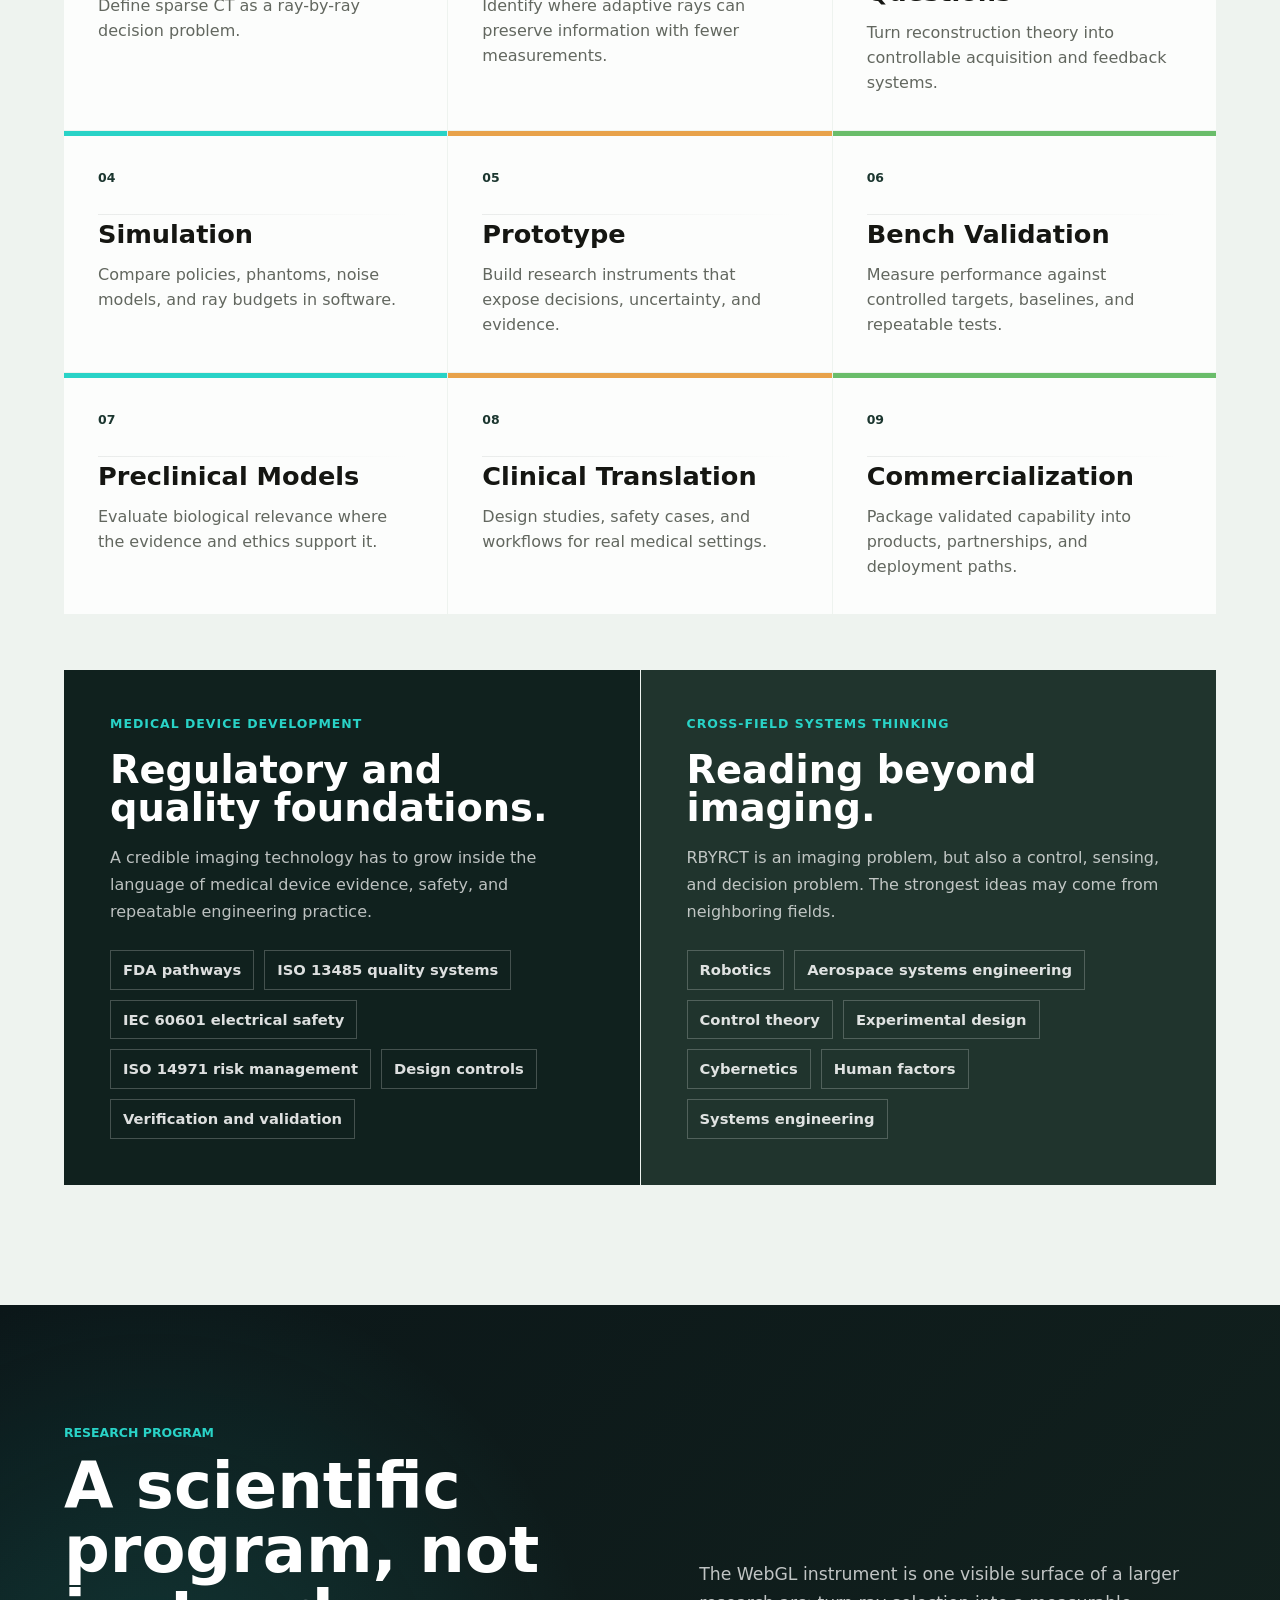
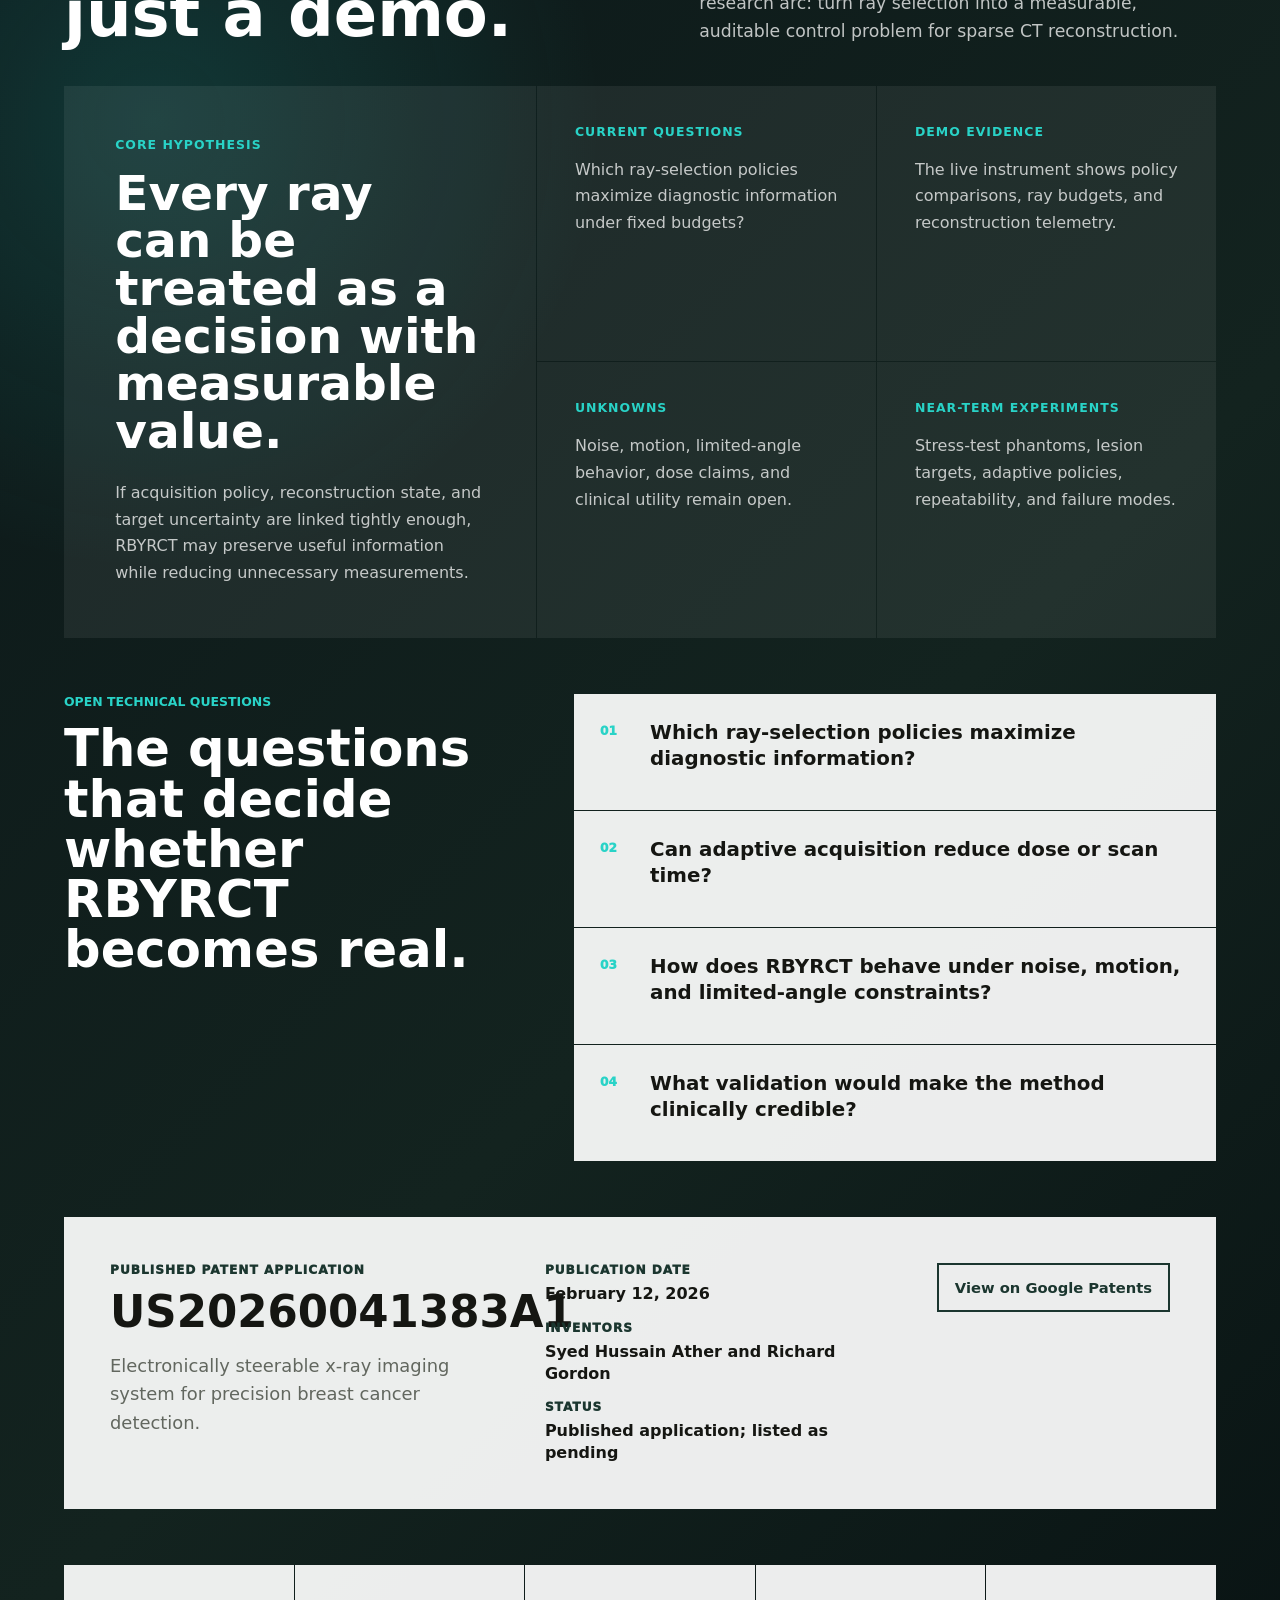
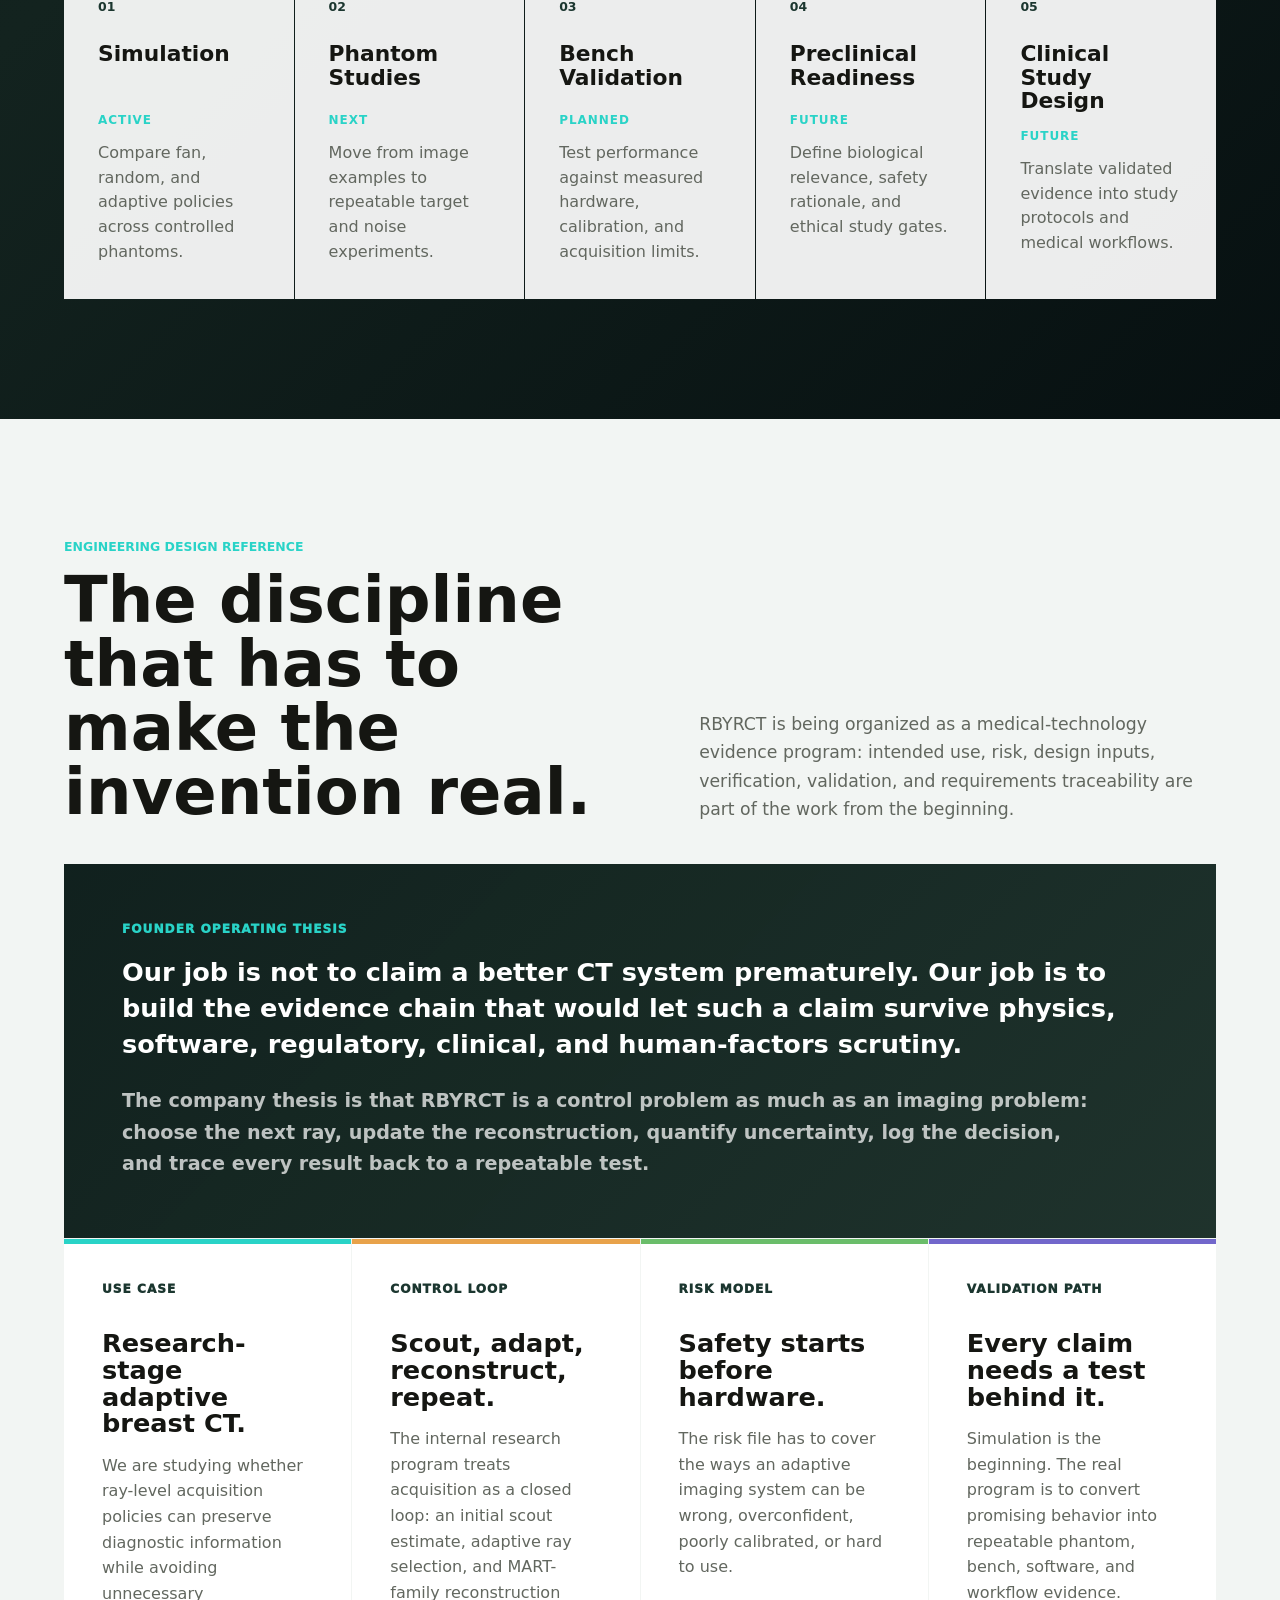
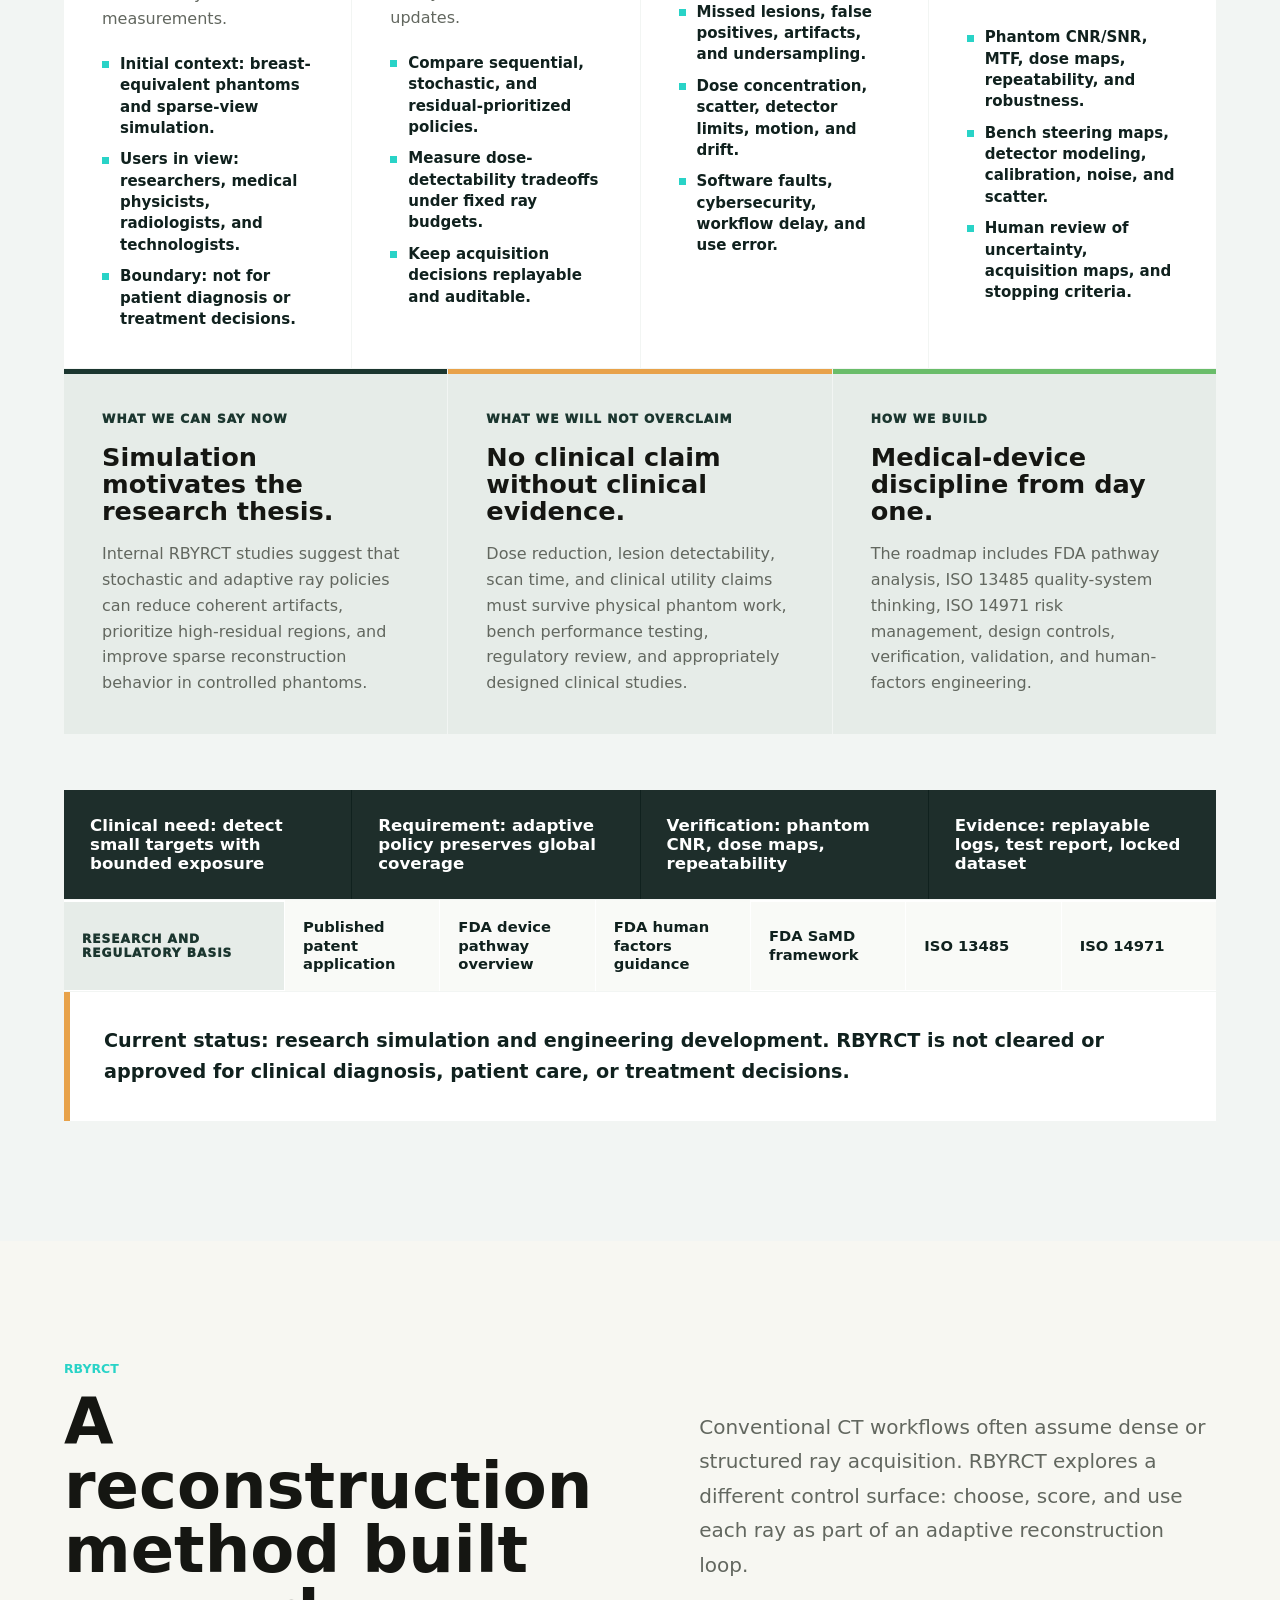
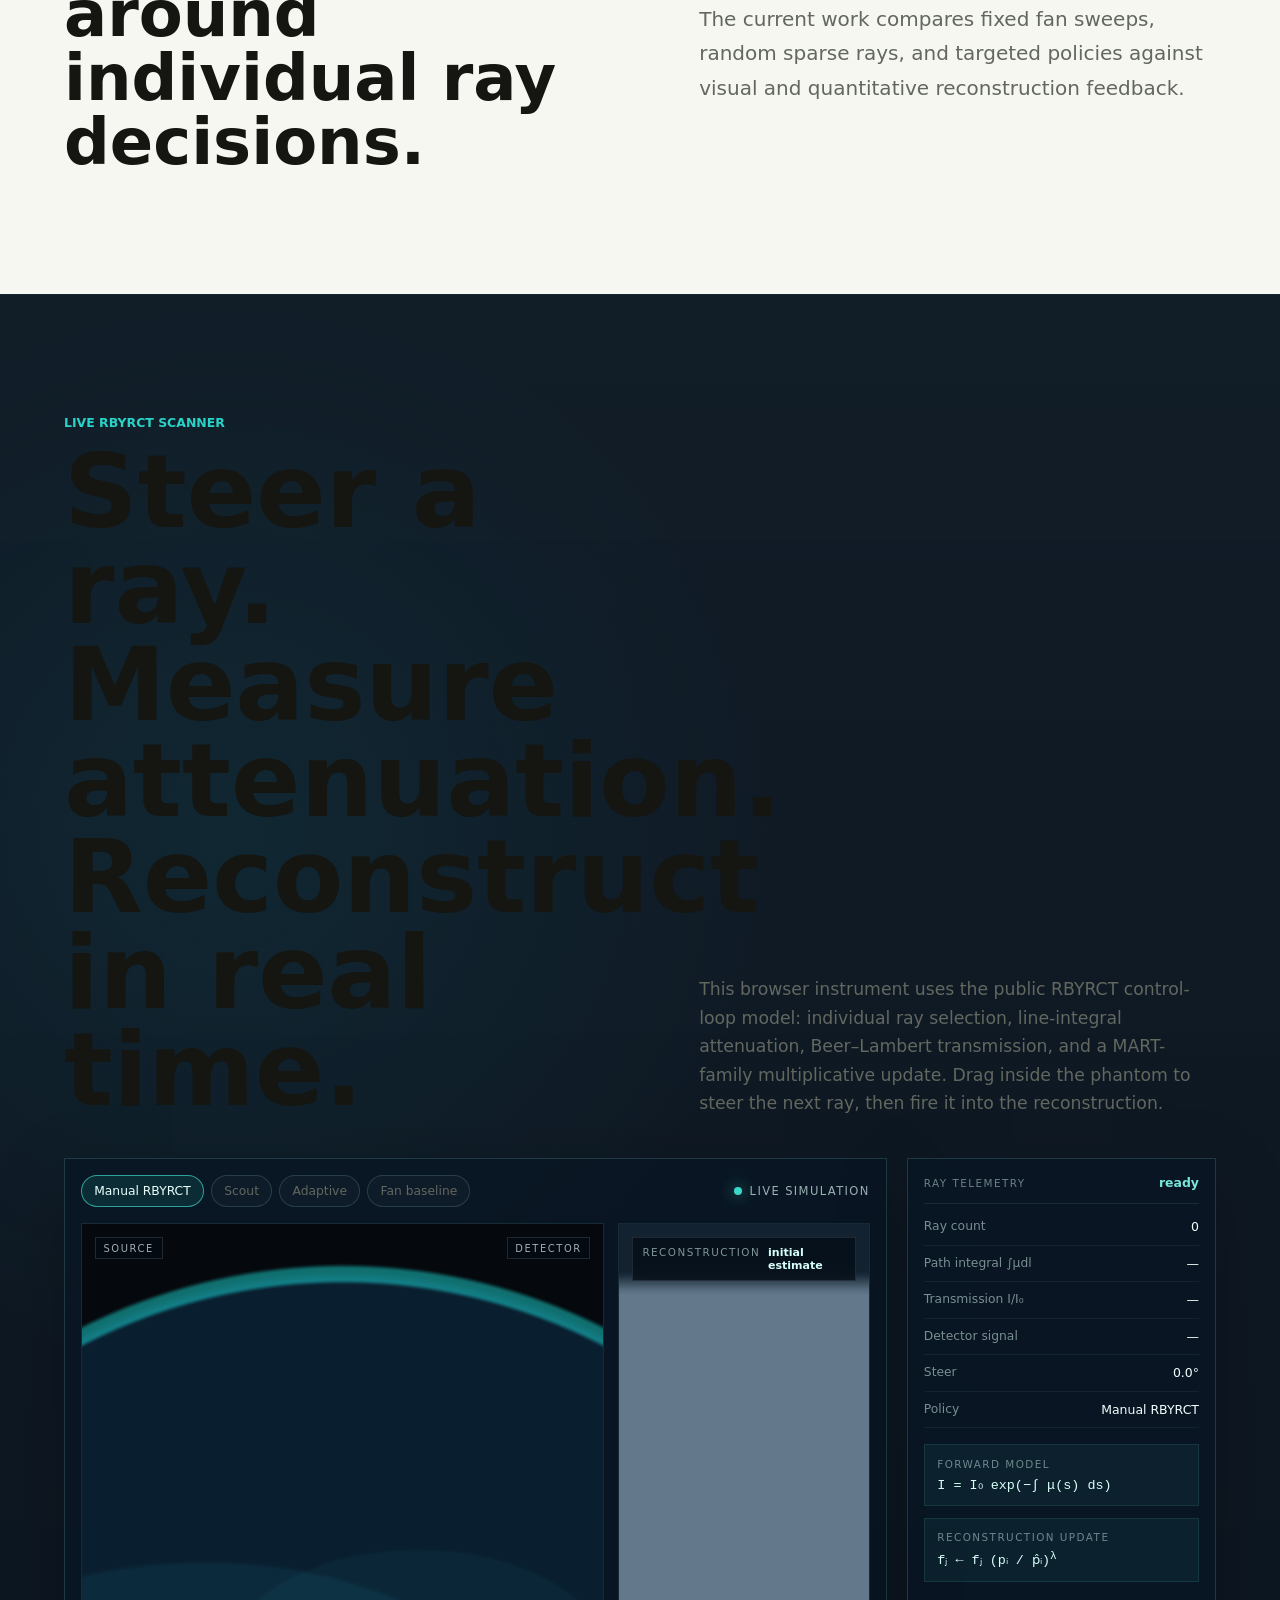
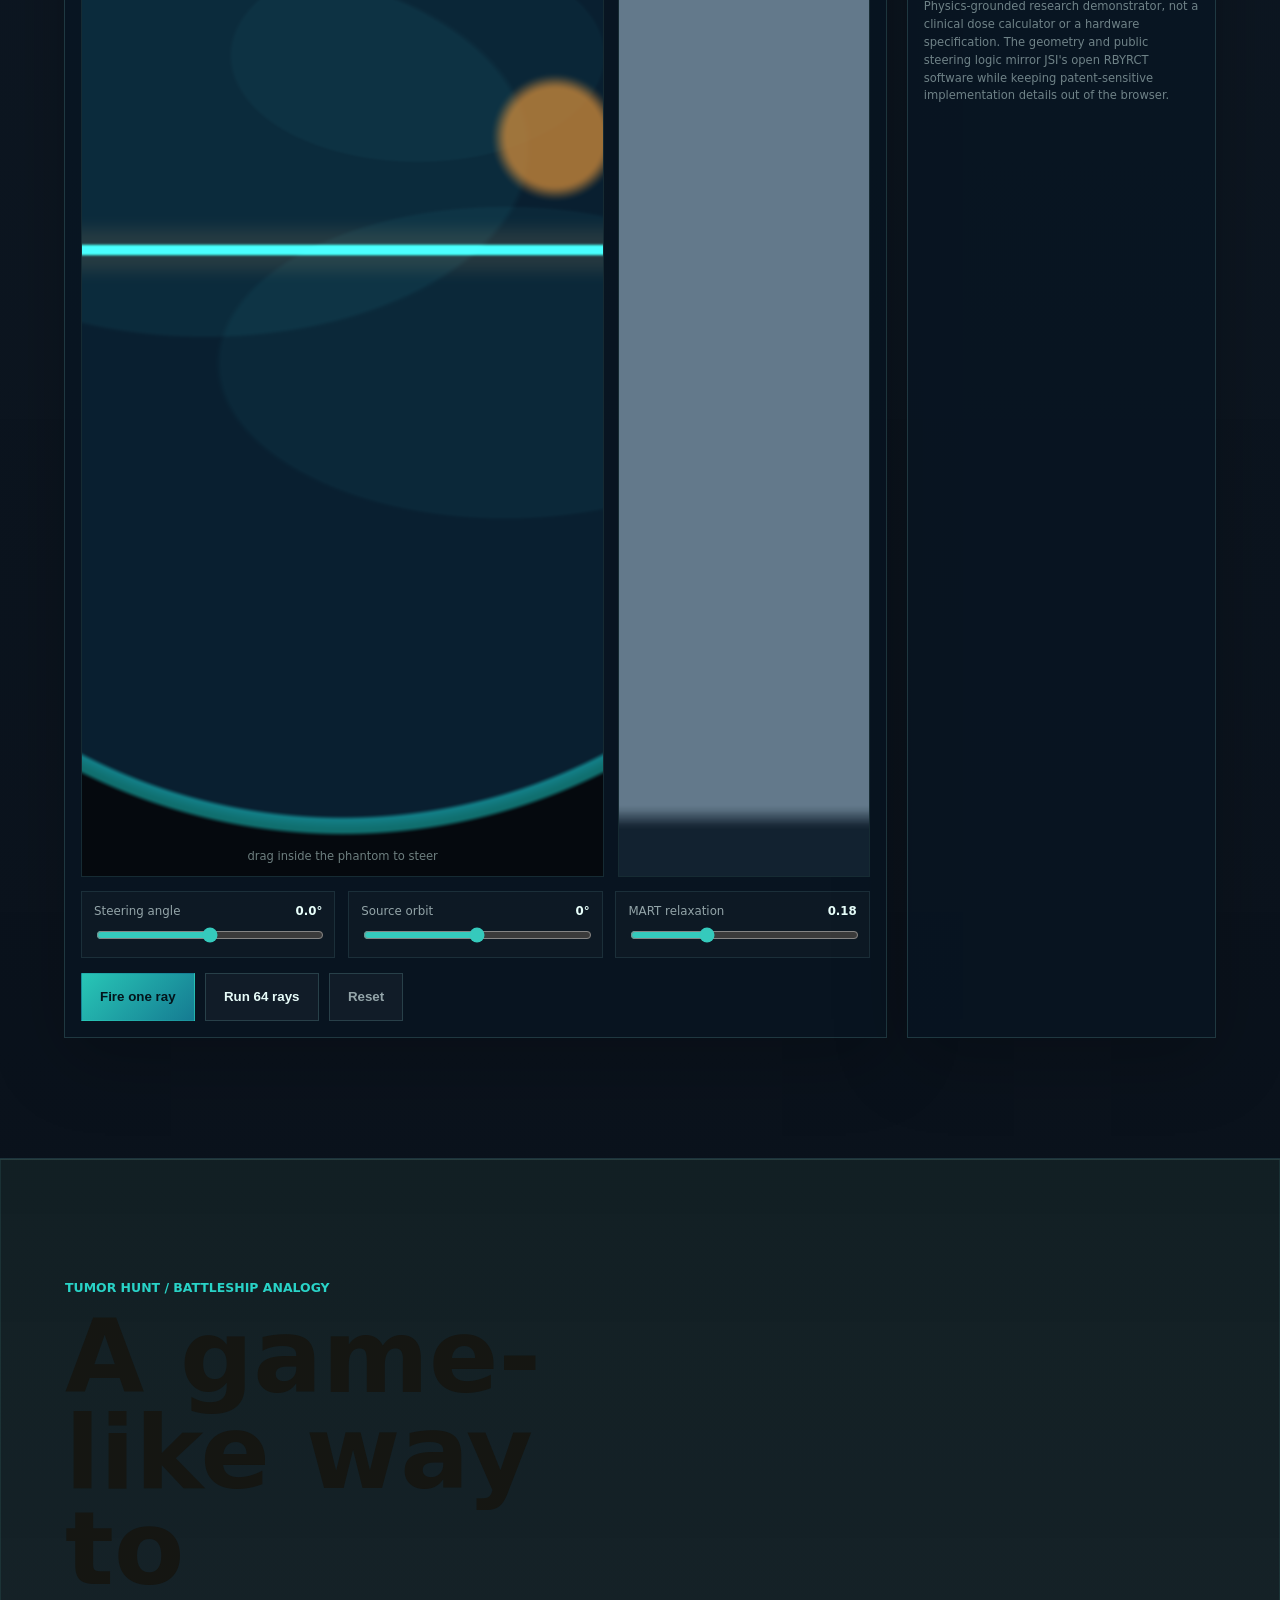
==== commit 0b2155b4: "tumor hunt" ====
--- a/index.html
+++ b/index.html
@@ -33,6 +33,7 @@
       <nav aria-label="Primary navigation">
         <a href="#rbyrct">RBYRCT</a>
         <a href="#scanner">Scanner</a>
+        <a href="#battleship">Tumor hunt</a>
         <a href="#industrial">Industrial CT</a>
         <a href="#visuals">Visuals</a>
         <a href="#book">Book</a>
@@ -626,6 +627,85 @@
               The geometry and public steering logic mirror JSI's open RBYRCT software while keeping patent-sensitive
               implementation details out of the browser.
             </p>
+          </aside>
+        </div>
+      </section>
+
+      <section class="section tumor-hunt" id="battleship" aria-labelledby="battleship-title">
+        <div class="section-heading battleship-heading">
+          <div>
+            <div class="section-kicker">Tumor Hunt / Battleship analogy</div>
+            <h2 id="battleship-title">A game-like way to explain what adaptive ray selection is trying to do.</h2>
+          </div>
+          <p>
+            This section turns RBYRCT into a Battleship-style metaphor: each shot is a measurement, the hidden board
+            stands in for a breast-equivalent phantom, and the goal is not to sweep the whole board blindly but to
+            discover where suspicious structure is hiding with as few shots as possible.
+          </p>
+        </div>
+
+        <div class="battleship-shell">
+          <div class="battleship-stage">
+            <div class="battleship-toolbar">
+              <span class="battleship-pill">Conceptual RBYRCT explainer</span>
+              <span class="battleship-pill subtle">Not a diagnostic game or clinical workflow</span>
+            </div>
+
+            <div class="battleship-boards">
+              <section class="battleship-board-panel" aria-labelledby="battle-board-title">
+                <div class="battleship-panel-heading">
+                  <span>Hidden board</span>
+                  <h3 id="battle-board-title">Probe the phantom</h3>
+                </div>
+                <p>Click a square to fire a measurement. Hits suggest a lesion location; near misses leave a weaker signal.</p>
+                <div class="battle-grid" data-battle-board role="grid" aria-label="Hidden tumor board"></div>
+              </section>
+
+              <section class="battleship-board-panel" aria-labelledby="battle-heat-title">
+                <div class="battleship-panel-heading">
+                  <span>Adaptive belief state</span>
+                  <h3 id="battle-heat-title">Suspicion map</h3>
+                </div>
+                <p>The browser updates a crude probability field from every shot, showing how RBYRCT-style feedback can guide the next measurement.</p>
+                <div class="battle-grid battle-grid-heat" data-battle-heatmap aria-label="Tumor suspicion heatmap"></div>
+              </section>
+            </div>
+
+            <div class="battleship-actions">
+              <button class="button primary" type="button" data-battle-hint>RBYRCT next-shot hint</button>
+              <button class="button" type="button" data-battle-random>Fire random shot</button>
+              <button class="button" type="button" data-battle-auto>Auto-play RBYRCT</button>
+              <button class="button ghost" type="button" data-battle-reset>New phantom</button>
+            </div>
+          </div>
+
+          <aside class="battleship-telemetry" aria-label="Tumor hunt telemetry">
+            <div class="scanner-telemetry-heading">
+              <span>Mission telemetry</span>
+              <strong data-battle-status>ready</strong>
+            </div>
+            <dl class="battleship-stats">
+              <div><dt>Shots fired</dt><dd data-battle-shots>0</dd></div>
+              <div><dt>Direct hits</dt><dd data-battle-hits>0</dd></div>
+              <div><dt>Lesions localized</dt><dd data-battle-lesions>0 / 0</dd></div>
+              <div><dt>Best next cell</dt><dd data-battle-best>—</dd></div>
+              <div><dt>Board coverage</dt><dd data-battle-coverage>0%</dd></div>
+              <div><dt>Highest suspicion</dt><dd data-battle-prob>0%</dd></div>
+            </dl>
+            <div class="scanner-equation">
+              <span>How to read it</span>
+              <code>miss → update belief → revisit suspicious structure</code>
+            </div>
+            <p class="battleship-copy" data-battle-copy>
+              Think of this as a public-safe metaphor for adaptive tomography. A random strategy throws measurements around
+              the board; an RBYRCT-style strategy tries to learn from each result and aim the next shot where the information gain looks best.
+            </p>
+            <div class="battleship-legend">
+              <span><i class="legend miss"></i> miss</span>
+              <span><i class="legend near"></i> suspicious / near</span>
+              <span><i class="legend hit"></i> hit</span>
+              <span><i class="legend suggested"></i> suggested next shot</span>
+            </div>
           </aside>
         </div>
       </section>
--- a/styles.css
+++ b/styles.css
@@ -2593,3 +2593,175 @@
   .context-timeline ol { grid-template-columns: 1fr; }
   .timeline-intro { align-items: flex-start; flex-direction: column; }
 }
+
+
+/* Tumor hunt / Battleship --------------------------------------------------- */
+.tumor-hunt {
+  background: linear-gradient(180deg, rgba(5, 19, 25, 0.95), rgba(5, 17, 22, 0.88));
+  border: 1px solid rgba(87, 181, 173, 0.12);
+}
+.battleship-heading { align-items: end; }
+.battleship-shell {
+  display: grid;
+  grid-template-columns: minmax(0, 1.7fr) minmax(280px, 0.9fr);
+  gap: 1.2rem;
+}
+.battleship-stage,
+.battleship-telemetry {
+  border-radius: 28px;
+  border: 1px solid rgba(88, 167, 160, 0.14);
+  background: rgba(8, 19, 24, 0.86);
+  box-shadow: inset 0 1px 0 rgba(255,255,255,0.04);
+}
+.battleship-stage { padding: 1rem; }
+.battleship-toolbar,
+.battleship-actions,
+.battleship-legend {
+  display: flex;
+  flex-wrap: wrap;
+  gap: 0.6rem;
+  align-items: center;
+}
+.battleship-toolbar { margin-bottom: 1rem; }
+.battleship-pill {
+  display: inline-flex;
+  align-items: center;
+  gap: 0.35rem;
+  padding: 0.42rem 0.75rem;
+  border-radius: 999px;
+  background: rgba(52, 203, 187, 0.12);
+  color: #baf8f1;
+  border: 1px solid rgba(71, 214, 200, 0.18);
+  font-size: 0.78rem;
+  letter-spacing: 0.02em;
+}
+.battleship-pill.subtle {
+  background: rgba(240, 245, 248, 0.04);
+  color: rgba(222, 241, 239, 0.76);
+}
+.battleship-boards {
+  display: grid;
+  grid-template-columns: repeat(2, minmax(0, 1fr));
+  gap: 1rem;
+}
+.battleship-board-panel {
+  border-radius: 22px;
+  border: 1px solid rgba(97, 184, 177, 0.12);
+  background: rgba(5, 13, 17, 0.76);
+  padding: 1rem;
+}
+.battleship-panel-heading {
+  display: flex;
+  flex-direction: column;
+  gap: 0.25rem;
+  margin-bottom: 0.5rem;
+}
+.battleship-panel-heading span {
+  font-size: 0.72rem;
+  text-transform: uppercase;
+  letter-spacing: 0.12em;
+  color: rgba(127, 224, 212, 0.74);
+}
+.battleship-panel-heading h3 {
+  margin: 0;
+  font-size: 1.08rem;
+}
+.battleship-board-panel p {
+  margin: 0 0 0.95rem;
+  color: rgba(218, 235, 233, 0.7);
+  font-size: 0.84rem;
+  line-height: 1.6;
+}
+.battle-grid {
+  display: grid;
+  grid-template-columns: repeat(8, minmax(0, 1fr));
+  gap: 0.34rem;
+}
+.battle-cell {
+  aspect-ratio: 1 / 1;
+  border-radius: 12px;
+  border: 1px solid rgba(107, 186, 180, 0.14);
+  background: linear-gradient(180deg, rgba(17, 41, 52, 0.95), rgba(9, 22, 31, 0.96));
+  color: rgba(234, 251, 249, 0.9);
+  font-size: 0.76rem;
+  font-weight: 700;
+  display: inline-flex;
+  align-items: center;
+  justify-content: center;
+  cursor: pointer;
+  transition: transform 140ms ease, border-color 140ms ease, background 140ms ease, box-shadow 140ms ease;
+}
+.battle-cell:hover {
+  transform: translateY(-1px);
+  border-color: rgba(102, 229, 214, 0.4);
+}
+.battle-cell:disabled { cursor: default; }
+.battle-cell.miss {
+  background: linear-gradient(180deg, rgba(25, 62, 79, 0.95), rgba(12, 28, 39, 0.96));
+}
+.battle-cell.near {
+  background: linear-gradient(180deg, rgba(113, 94, 35, 0.95), rgba(56, 47, 18, 0.96));
+  border-color: rgba(237, 188, 68, 0.42);
+}
+.battle-cell.hit {
+  background: linear-gradient(180deg, rgba(128, 34, 52, 0.96), rgba(78, 18, 29, 0.98));
+  border-color: rgba(255, 127, 155, 0.52);
+  box-shadow: 0 0 0 1px rgba(255, 96, 132, 0.14), 0 10px 24px rgba(160, 29, 63, 0.22);
+}
+.battle-cell.suggested {
+  box-shadow: 0 0 0 2px rgba(74, 229, 214, 0.35);
+}
+.battle-grid-heat .battle-cell {
+  cursor: default;
+  font-size: 0.68rem;
+}
+.battle-grid-heat .battle-cell.solved-hit {
+  border-color: rgba(255, 139, 164, 0.48);
+  box-shadow: inset 0 0 0 1px rgba(255, 255, 255, 0.05);
+}
+.battleship-actions { margin-top: 1rem; }
+.battleship-actions .button { min-width: 164px; }
+.battleship-telemetry { padding: 1rem; }
+.battleship-stats { margin: 0.35rem 0 1rem; }
+.battleship-stats div {
+  display: grid;
+  grid-template-columns: minmax(0, 1fr) auto;
+  gap: 0.45rem;
+  padding: 0.55rem 0;
+  border-bottom: 1px solid rgba(113, 186, 180, 0.08);
+}
+.battleship-stats dt { color: rgba(205, 234, 231, 0.57); font-size: 0.77rem; }
+.battleship-stats dd { margin: 0; color: #effffc; font-variant-numeric: tabular-nums; font-size: 0.78rem; }
+.battleship-copy {
+  margin: 1rem 0 0.9rem;
+  color: rgba(214, 237, 234, 0.78);
+  line-height: 1.7;
+  font-size: 0.84rem;
+}
+.battleship-legend span {
+  display: inline-flex;
+  align-items: center;
+  gap: 0.35rem;
+  color: rgba(227, 243, 241, 0.78);
+  font-size: 0.76rem;
+}
+.legend {
+  width: 0.78rem;
+  height: 0.78rem;
+  border-radius: 999px;
+  display: inline-block;
+  border: 1px solid rgba(255,255,255,0.1);
+}
+.legend.miss { background: rgba(46, 99, 125, 0.95); }
+.legend.near { background: rgba(180, 145, 52, 0.95); }
+.legend.hit { background: rgba(168, 43, 71, 0.95); }
+.legend.suggested { background: rgba(53, 202, 188, 0.95); }
+
+@media (max-width: 960px) {
+  .battleship-shell { grid-template-columns: 1fr; }
+  .battleship-boards { grid-template-columns: 1fr; }
+}
+@media (max-width: 640px) {
+  .battleship-actions .button { min-width: 0; flex: 1 1 100%; }
+  .battle-cell { border-radius: 10px; font-size: 0.7rem; }
+}
